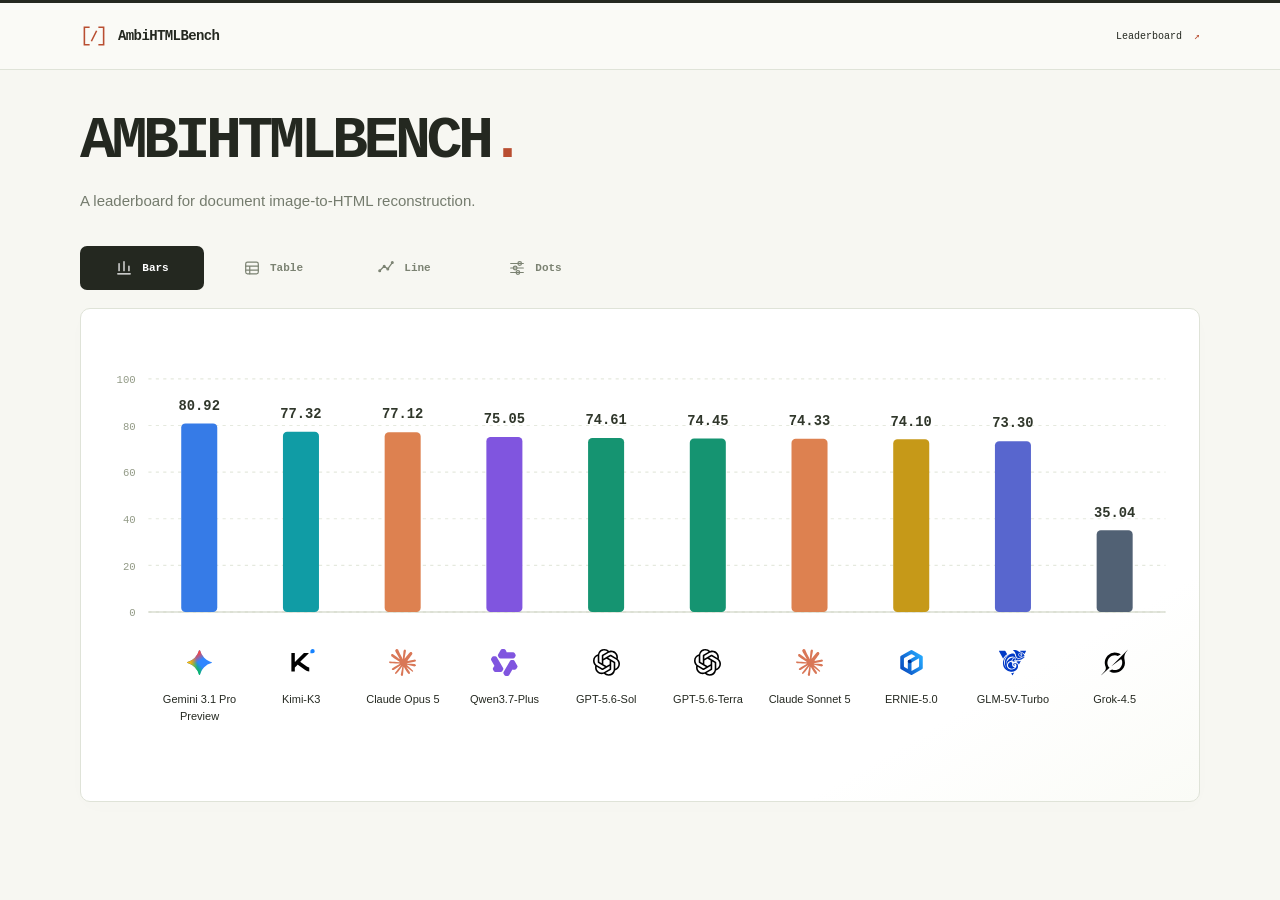
==== index.html @ 06753c1a "Publish AmbiHTMLBench static website" ====
<!doctype html>
<html lang="en">
<head>
  <meta charset="utf-8">
  <meta name="viewport" content="width=device-width, initial-scale=1">
  <meta name="theme-color" content="#f7f7f2">
  <title>AmbiHTMLBench</title>
  <meta name="description" content="A leaderboard for document image-to-HTML reconstruction.">
  <link rel="icon" href="./assets/favicon.svg" type="image/svg+xml">
  <link rel="stylesheet" href="./assets/styles.css">
  <script type="module" src="./assets/app.js"></script>
</head>
<body id="top">
  <a class="skip-link" href="#leaderboard">Skip to leaderboard</a>
  <header class="site-header"><div class="header-inner">
    <a class="wordmark" href="#top" aria-label="AmbiHTMLBench home"><svg class="brand-mark" viewBox="0 0 32 32" aria-hidden="true"><path d="M11 6H5v20h6M21 6h6v20h-6M19 10l-6 12"/></svg><span>AmbiHTMLBench</span></a>
    <a class="nav-link" href="#leaderboard">Leaderboard <span aria-hidden="true">↗</span></a>
  </div></header>
  <main class="page-shell">
    <section class="intro" aria-labelledby="page-title"><h1 id="page-title">AMBIHTMLBENCH<span class="title-period">.</span></h1><p class="intro-copy">A leaderboard for document image-to-HTML reconstruction.</p></section>
    <section id="leaderboard" class="results" aria-label="Leaderboard" data-leaderboard data-source="./data/leaderboard.json" aria-busy="false">
      <fieldset class="view-tabs">
        <legend class="visually-hidden">Result view</legend>
        <label class="view-tab" id="label-bars"><input id="view-bars" type="radio" name="view" value="bars" aria-controls="panel-bars" checked><svg viewBox="0 0 20 20" aria-hidden="true"><path d="M3 16.5h14M4.5 13V5M10 13V3M15.5 13V8"/></svg><span>Bars</span></label>
        <label class="view-tab" id="label-table"><input id="view-table" type="radio" name="view" value="table" aria-controls="panel-table"><svg viewBox="0 0 20 20" aria-hidden="true"><rect x="3" y="3.5" width="14" height="13" rx="2"/><path d="M3 8h14M7.5 8v8.5M3 12.3h14"/></svg><span>Table</span></label>
        <label class="view-tab" id="label-line"><input id="view-line" type="radio" name="view" value="line" aria-controls="panel-line"><svg viewBox="0 0 20 20" aria-hidden="true"><path d="m3 13 5-5 4 3 5-7"/><circle cx="3" cy="13" r="1"/><circle cx="8" cy="8" r="1"/><circle cx="12" cy="11" r="1"/><circle cx="17" cy="4" r="1"/></svg><span>Line</span></label>
        <label class="view-tab" id="label-dots"><input id="view-dots" type="radio" name="view" value="dots" aria-controls="panel-dots"><svg viewBox="0 0 20 20" aria-hidden="true"><path d="M3 5h14M3 10h14M3 15h14"/><circle cx="13" cy="5" r="2"/><circle cx="8" cy="10" r="2"/><circle cx="11" cy="15" r="2"/></svg><span>Dots</span></label>
      </fieldset>
      <section id="panel-bars" class="view-panel chart-panel" aria-labelledby="label-bars"><div data-chart="bars"><div class="chart-scroll" tabindex="0" role="region" aria-label="Bar chart"><div class="chart-canvas">
    <svg class="score-chart" width="1008" viewBox="0 0 1008 282" role="group" aria-label="Bar chart"><g class="chart-tick"><line x1="40" x2="1000" y1="252" y2="252"/><text x="28" y="256" text-anchor="end">0</text></g><g class="chart-tick"><line x1="40" x2="1000" y1="208" y2="208"/><text x="28" y="212" text-anchor="end">20</text></g><g class="chart-tick"><line x1="40" x2="1000" y1="164" y2="164"/><text x="28" y="168" text-anchor="end">40</text></g><g class="chart-tick"><line x1="40" x2="1000" y1="120" y2="120"/><text x="28" y="124" text-anchor="end">60</text></g><g class="chart-tick"><line x1="40" x2="1000" y1="76" y2="76"/><text x="28" y="80" text-anchor="end">80</text></g><g class="chart-tick"><line x1="40" x2="1000" y1="32" y2="32"/><text x="28" y="36" text-anchor="end">100</text></g><line class="zero-line" x1="40" x2="1000" y1="252" y2="252"/><g class="chart-mark color-gemini" data-model-index="0" tabindex="0" role="img" aria-label="Rank 1, Gemini 3.1 Pro Preview, score 80.92">
      <rect class="bar-hit" x="53" y="32" width="70" height="220" rx="7"/>
      <rect class="score-bar" x="71" y="73.97599999999998" width="34" height="178.024" rx="4" fill="#367be7"/>
      <text class="chart-value" x="88" y="60.975999999999985" text-anchor="middle">80.92</text>
    </g><g class="chart-mark color-kimi" data-model-index="1" tabindex="0" role="img" aria-label="Rank 2, Kimi-K3, score 77.32">
      <rect class="bar-hit" x="149" y="32" width="70" height="220" rx="7"/>
      <rect class="score-bar" x="167" y="81.89600000000002" width="34" height="170.10399999999998" rx="4" fill="#109ca5"/>
      <text class="chart-value" x="184" y="68.89600000000002" text-anchor="middle">77.32</text>
    </g><g class="chart-mark color-claude" data-model-index="2" tabindex="0" role="img" aria-label="Rank 3, Claude Opus 5, score 77.12">
      <rect class="bar-hit" x="245" y="32" width="70" height="220" rx="7"/>
      <rect class="score-bar" x="263" y="82.33599999999998" width="34" height="169.66400000000002" rx="4" fill="#dd8150"/>
      <text class="chart-value" x="280" y="69.33599999999998" text-anchor="middle">77.12</text>
    </g><g class="chart-mark color-qwen" data-model-index="3" tabindex="0" role="img" aria-label="Rank 4, Qwen3.7-Plus, score 75.05">
      <rect class="bar-hit" x="341" y="32" width="70" height="220" rx="7"/>
      <rect class="score-bar" x="359" y="86.89" width="34" height="165.11" rx="4" fill="#8055df"/>
      <text class="chart-value" x="376" y="73.89" text-anchor="middle">75.05</text>
    </g><g class="chart-mark color-gpt" data-model-index="4" tabindex="0" role="img" aria-label="Rank 5, GPT-5.6-Sol, score 74.61">
      <rect class="bar-hit" x="437" y="32" width="70" height="220" rx="7"/>
      <rect class="score-bar" x="455" y="87.85799999999999" width="34" height="164.142" rx="4" fill="#159471"/>
      <text class="chart-value" x="472" y="74.85799999999999" text-anchor="middle">74.61</text>
    </g><g class="chart-mark color-gpt" data-model-index="5" tabindex="0" role="img" aria-label="Rank 6, GPT-5.6-Terra, score 74.45">
      <rect class="bar-hit" x="533" y="32" width="70" height="220" rx="7"/>
      <rect class="score-bar" x="551" y="88.20999999999998" width="34" height="163.79000000000002" rx="4" fill="#159471"/>
      <text class="chart-value" x="568" y="75.20999999999998" text-anchor="middle">74.45</text>
    </g><g class="chart-mark color-claude" data-model-index="6" tabindex="0" role="img" aria-label="Rank 7, Claude Sonnet 5, score 74.33">
      <rect class="bar-hit" x="629" y="32" width="70" height="220" rx="7"/>
      <rect class="score-bar" x="647" y="88.47400000000002" width="34" height="163.52599999999998" rx="4" fill="#dd8150"/>
      <text class="chart-value" x="664" y="75.47400000000002" text-anchor="middle">74.33</text>
    </g><g class="chart-mark color-ernie" data-model-index="7" tabindex="0" role="img" aria-label="Rank 8, ERNIE-5.0, score 74.10">
      <rect class="bar-hit" x="725" y="32" width="70" height="220" rx="7"/>
      <rect class="score-bar" x="743" y="88.98000000000002" width="34" height="163.01999999999998" rx="4" fill="#c69918"/>
      <text class="chart-value" x="760" y="75.98000000000002" text-anchor="middle">74.10</text>
    </g><g class="chart-mark color-glm" data-model-index="8" tabindex="0" role="img" aria-label="Rank 9, GLM-5V-Turbo, score 73.30">
      <rect class="bar-hit" x="821" y="32" width="70" height="220" rx="7"/>
      <rect class="score-bar" x="839" y="90.74000000000001" width="34" height="161.26" rx="4" fill="#5866ce"/>
      <text class="chart-value" x="856" y="77.74000000000001" text-anchor="middle">73.30</text>
    </g><g class="chart-mark color-grok" data-model-index="9" tabindex="0" role="img" aria-label="Rank 10, Grok-4.5, score 35.04">
      <rect class="bar-hit" x="917" y="32" width="70" height="220" rx="7"/>
      <rect class="score-bar" x="935" y="174.912" width="34" height="77.088" rx="4" fill="#516174"/>
      <text class="chart-value" x="952" y="161.912" text-anchor="middle">35.04</text>
    </g></svg>
    <div class="chart-labels"><div class="chart-label color-gemini" data-model-index="0"><span class="chart-icon"><img src="./assets/brands/gemini-color.svg" width="25" height="25" alt=""></span><span class="chart-model-name">Gemini 3.1 Pro Preview</span></div><div class="chart-label color-kimi" data-model-index="1"><span class="chart-icon"><img src="./assets/brands/kimi-color.svg" width="25" height="25" alt=""></span><span class="chart-model-name">Kimi-K3</span></div><div class="chart-label color-claude" data-model-index="2"><span class="chart-icon"><img src="./assets/brands/claude-color.svg" width="25" height="25" alt=""></span><span class="chart-model-name">Claude Opus 5</span></div><div class="chart-label color-qwen" data-model-index="3"><span class="chart-icon"><img src="./assets/brands/qwen-color.svg" width="25" height="25" alt=""></span><span class="chart-model-name">Qwen3.7-Plus</span></div><div class="chart-label color-gpt" data-model-index="4"><span class="chart-icon"><img src="./assets/brands/openai.svg" width="25" height="25" alt=""></span><span class="chart-model-name">GPT-5.6-Sol</span></div><div class="chart-label color-gpt" data-model-index="5"><span class="chart-icon"><img src="./assets/brands/openai.svg" width="25" height="25" alt=""></span><span class="chart-model-name">GPT-5.6-Terra</span></div><div class="chart-label color-claude" data-model-index="6"><span class="chart-icon"><img src="./assets/brands/claude-color.svg" width="25" height="25" alt=""></span><span class="chart-model-name">Claude Sonnet 5</span></div><div class="chart-label color-ernie" data-model-index="7"><span class="chart-icon"><img src="./assets/brands/wenxin-color.svg" width="25" height="25" alt=""></span><span class="chart-model-name">ERNIE-5.0</span></div><div class="chart-label color-glm" data-model-index="8"><span class="chart-icon"><img src="./assets/brands/glmv-color.svg" width="25" height="25" alt=""></span><span class="chart-model-name">GLM-5V-Turbo</span></div><div class="chart-label color-grok" data-model-index="9"><span class="chart-icon"><img src="./assets/brands/grok.svg" width="25" height="25" alt=""></span><span class="chart-model-name">Grok-4.5</span></div></div>
  </div></div></div></section>
      <section id="panel-table" class="view-panel table-panel" aria-labelledby="label-table">
        <div class="table-frame"><table><caption class="visually-hidden">AmbiHTMLBench model rankings and scores</caption><colgroup><col class="col-rank"><col class="col-model"><col class="col-score"></colgroup><thead><tr><th scope="col" class="rank">Rank</th><th scope="col" class="model">Model</th><th scope="col" class="score">Score <span class="direction" data-field="direction" aria-label="Higher is better">↑</span></th></tr></thead><tbody><tr data-model-index="0" class="color-gemini">
      <td class="rank">1</td>
      <th scope="row" class="model"><span class="model-identity"><span class="model-icon"><img src="./assets/brands/gemini-color.svg" width="24" height="24" alt=""></span><span class="model-name">Gemini 3.1 Pro Preview</span></span></th>
      <td class="score"><span class="score-chip">80.92</span></td>
    </tr>
<tr data-model-index="1" class="color-kimi">
      <td class="rank">2</td>
      <th scope="row" class="model"><span class="model-identity"><span class="model-icon"><img src="./assets/brands/kimi-color.svg" width="24" height="24" alt=""></span><span class="model-name">Kimi-K3</span></span></th>
      <td class="score"><span class="score-chip">77.32</span></td>
    </tr>
<tr data-model-index="2" class="color-claude">
      <td class="rank">3</td>
      <th scope="row" class="model"><span class="model-identity"><span class="model-icon"><img src="./assets/brands/claude-color.svg" width="24" height="24" alt=""></span><span class="model-name">Claude Opus 5</span></span></th>
      <td class="score"><span class="score-chip">77.12</span></td>
    </tr>
<tr data-model-index="3" class="color-qwen">
      <td class="rank">4</td>
      <th scope="row" class="model"><span class="model-identity"><span class="model-icon"><img src="./assets/brands/qwen-color.svg" width="24" height="24" alt=""></span><span class="model-name">Qwen3.7-Plus</span></span></th>
      <td class="score"><span class="score-chip">75.05</span></td>
    </tr>
<tr data-model-index="4" class="color-gpt">
      <td class="rank">5</td>
      <th scope="row" class="model"><span class="model-identity"><span class="model-icon"><img src="./assets/brands/openai.svg" width="24" height="24" alt=""></span><span class="model-name">GPT-5.6-Sol</span></span></th>
      <td class="score"><span class="score-chip">74.61</span></td>
    </tr>
<tr data-model-index="5" class="color-gpt">
      <td class="rank">6</td>
      <th scope="row" class="model"><span class="model-identity"><span class="model-icon"><img src="./assets/brands/openai.svg" width="24" height="24" alt=""></span><span class="model-name">GPT-5.6-Terra</span></span></th>
      <td class="score"><span class="score-chip">74.45</span></td>
    </tr>
<tr data-model-index="6" class="color-claude">
      <td class="rank">7</td>
      <th scope="row" class="model"><span class="model-identity"><span class="model-icon"><img src="./assets/brands/claude-color.svg" width="24" height="24" alt=""></span><span class="model-name">Claude Sonnet 5</span></span></th>
      <td class="score"><span class="score-chip">74.33</span></td>
    </tr>
<tr data-model-index="7" class="color-ernie">
      <td class="rank">8</td>
      <th scope="row" class="model"><span class="model-identity"><span class="model-icon"><img src="./assets/brands/wenxin-color.svg" width="24" height="24" alt=""></span><span class="model-name">ERNIE-5.0</span></span></th>
      <td class="score"><span class="score-chip">74.10</span></td>
    </tr>
<tr data-model-index="8" class="color-glm">
      <td class="rank">9</td>
      <th scope="row" class="model"><span class="model-identity"><span class="model-icon"><img src="./assets/brands/glmv-color.svg" width="24" height="24" alt=""></span><span class="model-name">GLM-5V-Turbo</span></span></th>
      <td class="score"><span class="score-chip">73.30</span></td>
    </tr>
<tr data-model-index="9" class="color-grok">
      <td class="rank">10</td>
      <th scope="row" class="model"><span class="model-identity"><span class="model-icon"><img src="./assets/brands/grok.svg" width="24" height="24" alt=""></span><span class="model-name">Grok-4.5</span></span></th>
      <td class="score"><span class="score-chip">35.04</span></td>
    </tr></tbody></table></div>
      </section>
      <section id="panel-line" class="view-panel chart-panel" aria-labelledby="label-line"><div data-chart="line"><div class="chart-scroll" tabindex="0" role="region" aria-label="Line chart"><div class="chart-canvas">
    <svg class="score-chart" width="1008" viewBox="0 0 1008 282" role="group" aria-label="Line chart"><g class="chart-tick"><line x1="40" x2="1000" y1="252" y2="252"/><text x="28" y="256" text-anchor="end">0</text></g><g class="chart-tick"><line x1="40" x2="1000" y1="208" y2="208"/><text x="28" y="212" text-anchor="end">20</text></g><g class="chart-tick"><line x1="40" x2="1000" y1="164" y2="164"/><text x="28" y="168" text-anchor="end">40</text></g><g class="chart-tick"><line x1="40" x2="1000" y1="120" y2="120"/><text x="28" y="124" text-anchor="end">60</text></g><g class="chart-tick"><line x1="40" x2="1000" y1="76" y2="76"/><text x="28" y="80" text-anchor="end">80</text></g><g class="chart-tick"><line x1="40" x2="1000" y1="32" y2="32"/><text x="28" y="36" text-anchor="end">100</text></g><line class="zero-line" x1="40" x2="1000" y1="252" y2="252"/><defs><linearGradient id="score-line-color" gradientUnits="userSpaceOnUse" x1="88" x2="952"><stop offset="0" stop-color="#367be7"/><stop offset="0.1111111111111111" stop-color="#109ca5"/><stop offset="0.2222222222222222" stop-color="#dd8150"/><stop offset="0.3333333333333333" stop-color="#8055df"/><stop offset="0.4444444444444444" stop-color="#159471"/><stop offset="0.5555555555555556" stop-color="#159471"/><stop offset="0.6666666666666666" stop-color="#dd8150"/><stop offset="0.7777777777777778" stop-color="#c69918"/><stop offset="0.8888888888888888" stop-color="#5866ce"/><stop offset="1" stop-color="#516174"/></linearGradient><linearGradient id="score-line-area" x2="0" y2="1"><stop stop-color="#8292a7" stop-opacity=".12"/><stop offset="1" stop-color="#8292a7" stop-opacity="0"/></linearGradient></defs><path class="line-area" d="M88,73.97599999999998 L184,81.89600000000002 L280,82.33599999999998 L376,86.89 L472,87.85799999999999 L568,88.20999999999998 L664,88.47400000000002 L760,88.98000000000002 L856,90.74000000000001 L952,174.912 L952,252 L88,252 Z" fill="url(#score-line-area)"/><path class="score-line" d="M88,73.97599999999998 L184,81.89600000000002 L280,82.33599999999998 L376,86.89 L472,87.85799999999999 L568,88.20999999999998 L664,88.47400000000002 L760,88.98000000000002 L856,90.74000000000001 L952,174.912" pathLength="1" stroke="url(#score-line-color)"/><g class="chart-mark color-gemini" data-model-index="0" tabindex="0" role="img" aria-label="Rank 1, Gemini 3.1 Pro Preview, score 80.92"><circle class="point-halo" cx="88" cy="73.97599999999998" r="14" fill="#367be7"/><circle class="line-point" cx="88" cy="73.97599999999998" r="6" fill="#367be7"/><text class="chart-value" x="88" y="53.975999999999985" text-anchor="middle">80.92</text></g><g class="chart-mark color-kimi" data-model-index="1" tabindex="0" role="img" aria-label="Rank 2, Kimi-K3, score 77.32"><circle class="point-halo" cx="184" cy="81.89600000000002" r="14" fill="#109ca5"/><circle class="line-point" cx="184" cy="81.89600000000002" r="6" fill="#109ca5"/><text class="chart-value" x="184" y="61.896000000000015" text-anchor="middle">77.32</text></g><g class="chart-mark color-claude" data-model-index="2" tabindex="0" role="img" aria-label="Rank 3, Claude Opus 5, score 77.12"><circle class="point-halo" cx="280" cy="82.33599999999998" r="14" fill="#dd8150"/><circle class="line-point" cx="280" cy="82.33599999999998" r="6" fill="#dd8150"/><text class="chart-value" x="280" y="62.335999999999984" text-anchor="middle">77.12</text></g><g class="chart-mark color-qwen" data-model-index="3" tabindex="0" role="img" aria-label="Rank 4, Qwen3.7-Plus, score 75.05"><circle class="point-halo" cx="376" cy="86.89" r="14" fill="#8055df"/><circle class="line-point" cx="376" cy="86.89" r="6" fill="#8055df"/><text class="chart-value" x="376" y="66.89" text-anchor="middle">75.05</text></g><g class="chart-mark color-gpt" data-model-index="4" tabindex="0" role="img" aria-label="Rank 5, GPT-5.6-Sol, score 74.61"><circle class="point-halo" cx="472" cy="87.85799999999999" r="14" fill="#159471"/><circle class="line-point" cx="472" cy="87.85799999999999" r="6" fill="#159471"/><text class="chart-value" x="472" y="67.85799999999999" text-anchor="middle">74.61</text></g><g class="chart-mark color-gpt" data-model-index="5" tabindex="0" role="img" aria-label="Rank 6, GPT-5.6-Terra, score 74.45"><circle class="point-halo" cx="568" cy="88.20999999999998" r="14" fill="#159471"/><circle class="line-point" cx="568" cy="88.20999999999998" r="6" fill="#159471"/><text class="chart-value" x="568" y="68.20999999999998" text-anchor="middle">74.45</text></g><g class="chart-mark color-claude" data-model-index="6" tabindex="0" role="img" aria-label="Rank 7, Claude Sonnet 5, score 74.33"><circle class="point-halo" cx="664" cy="88.47400000000002" r="14" fill="#dd8150"/><circle class="line-point" cx="664" cy="88.47400000000002" r="6" fill="#dd8150"/><text class="chart-value" x="664" y="68.47400000000002" text-anchor="middle">74.33</text></g><g class="chart-mark color-ernie" data-model-index="7" tabindex="0" role="img" aria-label="Rank 8, ERNIE-5.0, score 74.10"><circle class="point-halo" cx="760" cy="88.98000000000002" r="14" fill="#c69918"/><circle class="line-point" cx="760" cy="88.98000000000002" r="6" fill="#c69918"/><text class="chart-value" x="760" y="68.98000000000002" text-anchor="middle">74.10</text></g><g class="chart-mark color-glm" data-model-index="8" tabindex="0" role="img" aria-label="Rank 9, GLM-5V-Turbo, score 73.30"><circle class="point-halo" cx="856" cy="90.74000000000001" r="14" fill="#5866ce"/><circle class="line-point" cx="856" cy="90.74000000000001" r="6" fill="#5866ce"/><text class="chart-value" x="856" y="70.74000000000001" text-anchor="middle">73.30</text></g><g class="chart-mark color-grok" data-model-index="9" tabindex="0" role="img" aria-label="Rank 10, Grok-4.5, score 35.04"><circle class="point-halo" cx="952" cy="174.912" r="14" fill="#516174"/><circle class="line-point" cx="952" cy="174.912" r="6" fill="#516174"/><text class="chart-value" x="952" y="154.912" text-anchor="middle">35.04</text></g></svg>
    <div class="chart-labels"><div class="chart-label color-gemini" data-model-index="0"><span class="chart-icon"><img src="./assets/brands/gemini-color.svg" width="25" height="25" alt=""></span><span class="chart-model-name">Gemini 3.1 Pro Preview</span></div><div class="chart-label color-kimi" data-model-index="1"><span class="chart-icon"><img src="./assets/brands/kimi-color.svg" width="25" height="25" alt=""></span><span class="chart-model-name">Kimi-K3</span></div><div class="chart-label color-claude" data-model-index="2"><span class="chart-icon"><img src="./assets/brands/claude-color.svg" width="25" height="25" alt=""></span><span class="chart-model-name">Claude Opus 5</span></div><div class="chart-label color-qwen" data-model-index="3"><span class="chart-icon"><img src="./assets/brands/qwen-color.svg" width="25" height="25" alt=""></span><span class="chart-model-name">Qwen3.7-Plus</span></div><div class="chart-label color-gpt" data-model-index="4"><span class="chart-icon"><img src="./assets/brands/openai.svg" width="25" height="25" alt=""></span><span class="chart-model-name">GPT-5.6-Sol</span></div><div class="chart-label color-gpt" data-model-index="5"><span class="chart-icon"><img src="./assets/brands/openai.svg" width="25" height="25" alt=""></span><span class="chart-model-name">GPT-5.6-Terra</span></div><div class="chart-label color-claude" data-model-index="6"><span class="chart-icon"><img src="./assets/brands/claude-color.svg" width="25" height="25" alt=""></span><span class="chart-model-name">Claude Sonnet 5</span></div><div class="chart-label color-ernie" data-model-index="7"><span class="chart-icon"><img src="./assets/brands/wenxin-color.svg" width="25" height="25" alt=""></span><span class="chart-model-name">ERNIE-5.0</span></div><div class="chart-label color-glm" data-model-index="8"><span class="chart-icon"><img src="./assets/brands/glmv-color.svg" width="25" height="25" alt=""></span><span class="chart-model-name">GLM-5V-Turbo</span></div><div class="chart-label color-grok" data-model-index="9"><span class="chart-icon"><img src="./assets/brands/grok.svg" width="25" height="25" alt=""></span><span class="chart-model-name">Grok-4.5</span></div></div>
  </div></div></div></section>
      <section id="panel-dots" class="view-panel chart-panel" aria-labelledby="label-dots"><div data-chart="dots"><div class="dot-chart"><div class="dot-axis" aria-hidden="true"><span></span><svg width="100%" height="28"><g class="dot-tick"><text x="6%" y="17" text-anchor="middle">0</text></g><g class="dot-tick"><text x="23.599999999999994%" y="17" text-anchor="middle">20</text></g><g class="dot-tick"><text x="41.2%" y="17" text-anchor="middle">40</text></g><g class="dot-tick"><text x="58.8%" y="17" text-anchor="middle">60</text></g><g class="dot-tick"><text x="76.4%" y="17" text-anchor="middle">80</text></g><g class="dot-tick"><text x="94%" y="17" text-anchor="middle">100</text></g></svg><span></span></div><div role="list"><div class="dot-row color-gemini" data-model-index="0" role="listitem"><span class="model-identity"><span class="dot-icon"><img src="./assets/brands/gemini-color.svg" width="22" height="22" alt=""></span><span class="model-name">Gemini 3.1 Pro Preview</span></span><svg class="dot-plot" width="100%" height="32" aria-hidden="true"><line class="dot-grid" x1="6%" x2="6%" y1="0" y2="32"/><line class="dot-grid" x1="23.599999999999994%" x2="23.599999999999994%" y1="0" y2="32"/><line class="dot-grid" x1="41.2%" x2="41.2%" y1="0" y2="32"/><line class="dot-grid" x1="58.8%" x2="58.8%" y1="0" y2="32"/><line class="dot-grid" x1="76.4%" x2="76.4%" y1="0" y2="32"/><line class="dot-grid" x1="94%" x2="94%" y1="0" y2="32"/><line class="dot-stem" x1="6%" x2="77.20960000000001%" y1="16" y2="16"/><circle class="dot-halo" cx="77.20960000000001%" cy="16" r="10"/><circle class="dot-point" cx="77.20960000000001%" cy="16" r="5"/></svg><span class="dot-value">80.92</span></div><div class="dot-row color-kimi" data-model-index="1" role="listitem"><span class="model-identity"><span class="dot-icon"><img src="./assets/brands/kimi-color.svg" width="22" height="22" alt=""></span><span class="model-name">Kimi-K3</span></span><svg class="dot-plot" width="100%" height="32" aria-hidden="true"><line class="dot-grid" x1="6%" x2="6%" y1="0" y2="32"/><line class="dot-grid" x1="23.599999999999994%" x2="23.599999999999994%" y1="0" y2="32"/><line class="dot-grid" x1="41.2%" x2="41.2%" y1="0" y2="32"/><line class="dot-grid" x1="58.8%" x2="58.8%" y1="0" y2="32"/><line class="dot-grid" x1="76.4%" x2="76.4%" y1="0" y2="32"/><line class="dot-grid" x1="94%" x2="94%" y1="0" y2="32"/><line class="dot-stem" x1="6%" x2="74.04159999999999%" y1="16" y2="16"/><circle class="dot-halo" cx="74.04159999999999%" cy="16" r="10"/><circle class="dot-point" cx="74.04159999999999%" cy="16" r="5"/></svg><span class="dot-value">77.32</span></div><div class="dot-row color-claude" data-model-index="2" role="listitem"><span class="model-identity"><span class="dot-icon"><img src="./assets/brands/claude-color.svg" width="22" height="22" alt=""></span><span class="model-name">Claude Opus 5</span></span><svg class="dot-plot" width="100%" height="32" aria-hidden="true"><line class="dot-grid" x1="6%" x2="6%" y1="0" y2="32"/><line class="dot-grid" x1="23.599999999999994%" x2="23.599999999999994%" y1="0" y2="32"/><line class="dot-grid" x1="41.2%" x2="41.2%" y1="0" y2="32"/><line class="dot-grid" x1="58.8%" x2="58.8%" y1="0" y2="32"/><line class="dot-grid" x1="76.4%" x2="76.4%" y1="0" y2="32"/><line class="dot-grid" x1="94%" x2="94%" y1="0" y2="32"/><line class="dot-stem" x1="6%" x2="73.86560000000001%" y1="16" y2="16"/><circle class="dot-halo" cx="73.86560000000001%" cy="16" r="10"/><circle class="dot-point" cx="73.86560000000001%" cy="16" r="5"/></svg><span class="dot-value">77.12</span></div><div class="dot-row color-qwen" data-model-index="3" role="listitem"><span class="model-identity"><span class="dot-icon"><img src="./assets/brands/qwen-color.svg" width="22" height="22" alt=""></span><span class="model-name">Qwen3.7-Plus</span></span><svg class="dot-plot" width="100%" height="32" aria-hidden="true"><line class="dot-grid" x1="6%" x2="6%" y1="0" y2="32"/><line class="dot-grid" x1="23.599999999999994%" x2="23.599999999999994%" y1="0" y2="32"/><line class="dot-grid" x1="41.2%" x2="41.2%" y1="0" y2="32"/><line class="dot-grid" x1="58.8%" x2="58.8%" y1="0" y2="32"/><line class="dot-grid" x1="76.4%" x2="76.4%" y1="0" y2="32"/><line class="dot-grid" x1="94%" x2="94%" y1="0" y2="32"/><line class="dot-stem" x1="6%" x2="72.044%" y1="16" y2="16"/><circle class="dot-halo" cx="72.044%" cy="16" r="10"/><circle class="dot-point" cx="72.044%" cy="16" r="5"/></svg><span class="dot-value">75.05</span></div><div class="dot-row color-gpt" data-model-index="4" role="listitem"><span class="model-identity"><span class="dot-icon"><img src="./assets/brands/openai.svg" width="22" height="22" alt=""></span><span class="model-name">GPT-5.6-Sol</span></span><svg class="dot-plot" width="100%" height="32" aria-hidden="true"><line class="dot-grid" x1="6%" x2="6%" y1="0" y2="32"/><line class="dot-grid" x1="23.599999999999994%" x2="23.599999999999994%" y1="0" y2="32"/><line class="dot-grid" x1="41.2%" x2="41.2%" y1="0" y2="32"/><line class="dot-grid" x1="58.8%" x2="58.8%" y1="0" y2="32"/><line class="dot-grid" x1="76.4%" x2="76.4%" y1="0" y2="32"/><line class="dot-grid" x1="94%" x2="94%" y1="0" y2="32"/><line class="dot-stem" x1="6%" x2="71.6568%" y1="16" y2="16"/><circle class="dot-halo" cx="71.6568%" cy="16" r="10"/><circle class="dot-point" cx="71.6568%" cy="16" r="5"/></svg><span class="dot-value">74.61</span></div><div class="dot-row color-gpt" data-model-index="5" role="listitem"><span class="model-identity"><span class="dot-icon"><img src="./assets/brands/openai.svg" width="22" height="22" alt=""></span><span class="model-name">GPT-5.6-Terra</span></span><svg class="dot-plot" width="100%" height="32" aria-hidden="true"><line class="dot-grid" x1="6%" x2="6%" y1="0" y2="32"/><line class="dot-grid" x1="23.599999999999994%" x2="23.599999999999994%" y1="0" y2="32"/><line class="dot-grid" x1="41.2%" x2="41.2%" y1="0" y2="32"/><line class="dot-grid" x1="58.8%" x2="58.8%" y1="0" y2="32"/><line class="dot-grid" x1="76.4%" x2="76.4%" y1="0" y2="32"/><line class="dot-grid" x1="94%" x2="94%" y1="0" y2="32"/><line class="dot-stem" x1="6%" x2="71.516%" y1="16" y2="16"/><circle class="dot-halo" cx="71.516%" cy="16" r="10"/><circle class="dot-point" cx="71.516%" cy="16" r="5"/></svg><span class="dot-value">74.45</span></div><div class="dot-row color-claude" data-model-index="6" role="listitem"><span class="model-identity"><span class="dot-icon"><img src="./assets/brands/claude-color.svg" width="22" height="22" alt=""></span><span class="model-name">Claude Sonnet 5</span></span><svg class="dot-plot" width="100%" height="32" aria-hidden="true"><line class="dot-grid" x1="6%" x2="6%" y1="0" y2="32"/><line class="dot-grid" x1="23.599999999999994%" x2="23.599999999999994%" y1="0" y2="32"/><line class="dot-grid" x1="41.2%" x2="41.2%" y1="0" y2="32"/><line class="dot-grid" x1="58.8%" x2="58.8%" y1="0" y2="32"/><line class="dot-grid" x1="76.4%" x2="76.4%" y1="0" y2="32"/><line class="dot-grid" x1="94%" x2="94%" y1="0" y2="32"/><line class="dot-stem" x1="6%" x2="71.4104%" y1="16" y2="16"/><circle class="dot-halo" cx="71.4104%" cy="16" r="10"/><circle class="dot-point" cx="71.4104%" cy="16" r="5"/></svg><span class="dot-value">74.33</span></div><div class="dot-row color-ernie" data-model-index="7" role="listitem"><span class="model-identity"><span class="dot-icon"><img src="./assets/brands/wenxin-color.svg" width="22" height="22" alt=""></span><span class="model-name">ERNIE-5.0</span></span><svg class="dot-plot" width="100%" height="32" aria-hidden="true"><line class="dot-grid" x1="6%" x2="6%" y1="0" y2="32"/><line class="dot-grid" x1="23.599999999999994%" x2="23.599999999999994%" y1="0" y2="32"/><line class="dot-grid" x1="41.2%" x2="41.2%" y1="0" y2="32"/><line class="dot-grid" x1="58.8%" x2="58.8%" y1="0" y2="32"/><line class="dot-grid" x1="76.4%" x2="76.4%" y1="0" y2="32"/><line class="dot-grid" x1="94%" x2="94%" y1="0" y2="32"/><line class="dot-stem" x1="6%" x2="71.20799999999998%" y1="16" y2="16"/><circle class="dot-halo" cx="71.20799999999998%" cy="16" r="10"/><circle class="dot-point" cx="71.20799999999998%" cy="16" r="5"/></svg><span class="dot-value">74.10</span></div><div class="dot-row color-glm" data-model-index="8" role="listitem"><span class="model-identity"><span class="dot-icon"><img src="./assets/brands/glmv-color.svg" width="22" height="22" alt=""></span><span class="model-name">GLM-5V-Turbo</span></span><svg class="dot-plot" width="100%" height="32" aria-hidden="true"><line class="dot-grid" x1="6%" x2="6%" y1="0" y2="32"/><line class="dot-grid" x1="23.599999999999994%" x2="23.599999999999994%" y1="0" y2="32"/><line class="dot-grid" x1="41.2%" x2="41.2%" y1="0" y2="32"/><line class="dot-grid" x1="58.8%" x2="58.8%" y1="0" y2="32"/><line class="dot-grid" x1="76.4%" x2="76.4%" y1="0" y2="32"/><line class="dot-grid" x1="94%" x2="94%" y1="0" y2="32"/><line class="dot-stem" x1="6%" x2="70.504%" y1="16" y2="16"/><circle class="dot-halo" cx="70.504%" cy="16" r="10"/><circle class="dot-point" cx="70.504%" cy="16" r="5"/></svg><span class="dot-value">73.30</span></div><div class="dot-row color-grok" data-model-index="9" role="listitem"><span class="model-identity"><span class="dot-icon"><img src="./assets/brands/grok.svg" width="22" height="22" alt=""></span><span class="model-name">Grok-4.5</span></span><svg class="dot-plot" width="100%" height="32" aria-hidden="true"><line class="dot-grid" x1="6%" x2="6%" y1="0" y2="32"/><line class="dot-grid" x1="23.599999999999994%" x2="23.599999999999994%" y1="0" y2="32"/><line class="dot-grid" x1="41.2%" x2="41.2%" y1="0" y2="32"/><line class="dot-grid" x1="58.8%" x2="58.8%" y1="0" y2="32"/><line class="dot-grid" x1="76.4%" x2="76.4%" y1="0" y2="32"/><line class="dot-grid" x1="94%" x2="94%" y1="0" y2="32"/><line class="dot-stem" x1="6%" x2="36.83519999999999%" y1="16" y2="16"/><circle class="dot-halo" cx="36.83519999999999%" cy="16" r="10"/><circle class="dot-point" cx="36.83519999999999%" cy="16" r="5"/></svg><span class="dot-value">35.04</span></div></div></div></div></section>
      <div class="refresh-message"><p data-refresh-status role="status" aria-live="polite"></p><button type="button" data-retry hidden>Retry</button></div>
    </section>
  </main>
  <script type="application/json" id="leaderboard-snapshot">{"schemaVersion":1,"status":"preview","updatedAt":null,"score":{"sourceLabel":"Obj. score","direction":"higher","precision":2},"rows":[{"rank":1,"model":"Gemini 3.1 Pro Preview","score":80.92},{"rank":2,"model":"Kimi-K3","score":77.32},{"rank":3,"model":"Claude Opus 5","score":77.12},{"rank":4,"model":"Qwen3.7-Plus","score":75.05},{"rank":5,"model":"GPT-5.6-Sol","score":74.61},{"rank":6,"model":"GPT-5.6-Terra","score":74.45},{"rank":7,"model":"Claude Sonnet 5","score":74.33},{"rank":8,"model":"ERNIE-5.0","score":74.1},{"rank":9,"model":"GLM-5V-Turbo","score":73.3},{"rank":10,"model":"Grok-4.5","score":35.04}]}</script>
</body>
</html>
---- assets/styles.css ----
@charset "UTF-8";
:root { color-scheme: light; --page: #f7f7f2; --paper: #fff; --ink: #242820; --muted: #747b6d; --line: #dfe3d8; --accent: #b94e31; --model-color: #7d8477; --mono: "SFMono-Regular", Consolas, "Liberation Mono", Menlo, monospace; --sans: -apple-system, BlinkMacSystemFont, "Segoe UI", Helvetica, Arial, sans-serif; }
* { box-sizing: border-box; }
html { scroll-behavior: smooth; scroll-padding-top: 20px; }
body { margin: 0; background: var(--page); color: var(--ink); font-family: var(--sans); -webkit-font-smoothing: antialiased; }
a { color: inherit; text-decoration: none; }
a:focus-visible, button:focus-visible, .chart-scroll:focus-visible { outline: 2px solid var(--accent); outline-offset: 5px; }
[hidden] { display: none !important; }
.visually-hidden { position: absolute; width: 1px; height: 1px; padding: 0; margin: -1px; overflow: hidden; clip-path: inset(50%); white-space: nowrap; border: 0; }
.skip-link { position: fixed; top: -80px; left: 16px; z-index: 10; padding: 12px; background: var(--ink); color: white; }
.skip-link:focus { top: 12px; }
.site-header { border-top: 3px solid var(--ink); border-bottom: 1px solid var(--line); background: #fafaf6; }
.header-inner, .page-shell { width: min(100% - 80px, 1120px); margin-inline: auto; }
.header-inner { min-height: 66px; display: flex; align-items: center; justify-content: space-between; gap: 20px; }
.wordmark { display: inline-flex; align-items: center; gap: 10px; font: 700 14px var(--mono); letter-spacing: -.6px; }
.brand-mark { width: 28px; height: 28px; fill: none; stroke: var(--accent); stroke-width: 1.8; }
.nav-link { font: 10px var(--mono); padding-block: 12px; }
.nav-link span { color: var(--accent); margin-left: 6px; }
.nav-link:hover { color: var(--accent); }
.intro { padding-block: 40px 33px; }
h1 { margin: 0 0 15px; font: 700 clamp(32px, 5vw, 60px)/1.06 var(--mono); letter-spacing: -.075em; }
.title-period { color: var(--accent); }
.intro-copy { margin: 0; color: var(--muted); font-size: 15px; line-height: 1.65; }
.results { padding-bottom: 44px; }
.view-tabs { display: flex; gap: 7px; margin: 0 0 18px; padding: 0; border: 0; }
.view-tab { position: relative; display: flex; align-items: center; justify-content: center; gap: 9px; width: 124px; min-height: 44px; border: 1px solid transparent; border-radius: 7px; color: #7b8272; cursor: pointer; font: 600 11px var(--mono); transition: background 150ms, color 150ms; }
.view-tab input { position: absolute; inset: 0; width: 100%; height: 100%; opacity: 0; cursor: pointer; margin: 0; }
.view-tab svg { width: 18px; height: 18px; fill: none; stroke: currentColor; stroke-width: 1.35; stroke-linecap: round; stroke-linejoin: round; }
.view-tab:hover { background: #ecefe4; color: var(--ink); }
.view-tab:has(input:checked) { background: var(--ink); color: #fff; }
.view-tab:has(input:focus-visible) { outline: 2px solid var(--accent); outline-offset: 4px; }
.view-panel { display: none; min-height: 494px; }
.results:has(#view-table:checked) #panel-table, .results:has(#view-bars:checked) #panel-bars, .results:has(#view-line:checked) #panel-line, .results:has(#view-dots:checked) #panel-dots { display: block; }
@supports not selector(:has(*)) { .view-panel { display: block; margin-bottom: 24px; } .view-tabs { display: none; } }
.table-frame, .chart-panel { border: 1px solid var(--line); border-radius: 10px; background: var(--paper); overflow: hidden; box-shadow: 0 5px 25px #29382003; }
table { border-collapse: collapse; width: 100%; table-layout: fixed; }
.col-rank { width: 10%; } .col-model { width: 69%; } .col-score { width: 21%; }
thead { background: #eef1e7; }
thead th { height: 42px; padding: 0 24px; color: var(--muted); font: 500 10px var(--mono); text-transform: uppercase; letter-spacing: 1px; }
.rank, .model { text-align: left; } .score { text-align: right; }
tbody tr { border-top: 1px solid #edf0e7; box-shadow: inset 3px 0 var(--model-color); transition: background 150ms; }
tbody tr:hover, tbody tr.is-highlighted { background: color-mix(in srgb, var(--model-color) 6%, white); }
tbody td, tbody th { height: 45px; padding: 7px 24px; vertical-align: middle; }
tbody .rank { color: #838b78; font: 12px var(--mono); font-variant-numeric: tabular-nums; }
tbody .model { font-size: 14px; font-weight: 500; line-height: 1.45; }
.model-identity { display: flex; align-items: center; gap: 13px; min-width: 0; }
.model-icon, .chart-icon { display: flex; align-items: center; justify-content: center; flex: 0 0 31px; width: 31px; height: 31px; }
.model-icon img { width: 23px; height: 23px; object-fit: contain; }
.model-name { overflow-wrap: anywhere; letter-spacing: -.15px; }
.unknown-mark { color: #888f7e; font: 10px var(--mono); }
tbody .score { font: 500 15px var(--mono); font-variant-numeric: tabular-nums; letter-spacing: -.5px; white-space: nowrap; }
.score-chip { display: inline-block; min-width: 68px; padding: 5px 8px; background: color-mix(in srgb, var(--model-color) 9%, white); border-radius: 4px; border-bottom: 2px solid var(--model-color); }
.direction { color: var(--accent); font-size: 11px; }
.empty-row td { height: 220px; text-align: center; color: var(--muted); font-size: 14px; }
.chart-panel { padding-block: 30px 26px; background: linear-gradient(150deg, #fff, #fff 80%, #fafbf6); }
.chart-scroll { overflow-x: auto; overscroll-behavior-x: contain; scrollbar-width: thin; scrollbar-color: #bbc4ae #f5f7ee; padding: 6px 25px 16px; }
.chart-canvas { min-width: 1000px; }
.score-chart { display: block; width: 100%; height: auto; overflow: visible; }
.chart-tick line { stroke: #e5e9de; stroke-dasharray: 3 4; }
.chart-tick text { fill: #929a86; font: 10px var(--mono); }
.zero-line { stroke: #c7cebc; }
.chart-value { fill: #30372b; font: 600 13px var(--mono); font-variant-numeric: tabular-nums; }
.bar-hit { fill: var(--model-color); opacity: 0; transition: opacity 150ms; }
.score-bar { transform-box: fill-box; transform-origin: bottom; animation: grow-bar 700ms cubic-bezier(.2,.7,.2,1) both; transition: filter 150ms; }
.negative-bar { transform-origin: top; }
.chart-mark { outline: none; }
.chart-mark:hover .bar-hit, .chart-mark:focus-visible .bar-hit, .chart-mark.is-highlighted .bar-hit { opacity: .07; }
.chart-mark:hover .score-bar, .chart-mark:focus-visible .score-bar, .chart-mark.is-highlighted .score-bar { filter: saturate(1.25) brightness(.94); }
.chart-mark:focus-visible .score-bar { stroke: var(--ink); stroke-width: 2; }
.chart-labels { display: grid; grid-auto-flow: column; grid-auto-columns: minmax(0, 1fr); padding-left: 4%; padding-right: .8%; }
.chart-label { display: flex; flex-direction: column; align-items: center; gap: 11px; padding: 0 5px; text-align: center; }
.chart-icon { width: 36px; height: 36px; flex-basis: 36px; }
.chart-icon img { width: 27px; height: 27px; object-fit: contain; }
.chart-model-name { max-width: 97px; min-height: 36px; font-size: 11px; line-height: 1.5; font-weight: 500; overflow-wrap: anywhere; }
.score-line { fill: none; stroke-width: 2.5; stroke-linecap: round; stroke-linejoin: round; stroke-dasharray: 1; animation: draw-line 900ms ease-out both; }
.point-halo { opacity: .1; transition: opacity 150ms; }
.line-point { stroke: white; stroke-width: 2.5; }
.chart-mark:hover .point-halo, .chart-mark:focus-visible .point-halo, .chart-mark.is-highlighted .point-halo { opacity: .25; }
.chart-mark:focus-visible .line-point { stroke: var(--ink); }
.chart-empty { padding: 140px 24px; text-align: center; color: var(--muted); font-size: 14px; }
.dot-chart { padding: 0 28px; }
.dot-axis, .dot-row { display: grid; grid-template-columns: minmax(230px, 30%) minmax(0, 1fr) 64px; gap: 16px; align-items: center; }
.dot-axis { margin-bottom: 6px; }
.dot-axis svg, .dot-plot { overflow: visible; display: block; }
.dot-tick text { fill: #909985; font: 10px var(--mono); }
.dot-row { min-height: 40px; border-radius: 5px; transition: background 150ms; }
.dot-row:hover, .dot-row.is-highlighted { background: color-mix(in srgb, var(--model-color) 6%, white); }
.dot-row .model-identity { gap: 11px; font-size: 12px; line-height: 1.4; }
.dot-icon { display: flex; align-items: center; justify-content: center; width: 24px; height: 24px; flex: 0 0 24px; }
.dot-icon img { object-fit: contain; width: 22px; height: 22px; }
.dot-grid { stroke: #e6eadf; stroke-dasharray: 2 3; }
.dot-stem { stroke: var(--model-color); stroke-width: 3; stroke-opacity: .32; }
.dot-point, .dot-halo { fill: var(--model-color); }
.dot-halo { opacity: .1; }
.dot-value { text-align: right; font: 500 13px var(--mono); font-variant-numeric: tabular-nums; }
.refresh-message { display: flex; align-items: baseline; gap: 10px; color: var(--accent); font-size: 12px; line-height: 1.6; }
.refresh-message p:empty { display: none; }
.refresh-message button { border: none; padding: 4px 0; background: none; color: var(--accent); text-decoration: underline; cursor: pointer; font: inherit; }
@keyframes grow-bar { from { transform: scaleY(.02); opacity: .5; } to { transform: scaleY(1); opacity: 1; } }
@keyframes draw-line { from { stroke-dashoffset: 1; } to { stroke-dashoffset: 0; } }
@media (max-width: 700px) {
  .header-inner, .page-shell { width: calc(100% - 40px); }
  .header-inner { min-height: 57px; }
  .wordmark { font-size: 12px; gap: 7px; }
  .brand-mark { width: 24px; height: 24px; }
  .nav-link { font-size: 9px; }
  .intro { padding-block: 30px 25px; }
  h1 { font-size: clamp(27px, 7.6vw, 42px); margin-bottom: 12px; letter-spacing: -.065em; }
  .intro-copy { max-width: 430px; font-size: 13px; }
  .view-tabs { gap: 5px; margin-bottom: 15px; }
  .view-tab { width: 25%; min-height: 42px; gap: 6px; font-size: 10px; }
  .view-tab svg { width: 16px; height: 16px; }
  .view-panel { min-height: 480px; }
  .col-rank { width: 13%; } .col-model { width: 63%; } .col-score { width: 24%; }
  thead th { height: 37px; font-size: 9px; letter-spacing: .3px; }
  thead th, tbody td, tbody th { padding-inline: 11px; }
  tbody .rank { font-size: 10px; } tbody .model { font-size: 11px; } tbody .score { font-size: 13px; }
  tbody td, tbody th { height: 44px; padding-block: 7px; }
  .model-identity { gap: 8px; }
  .model-icon { flex-basis: 27px; width: 27px; height: 27px; }
  .model-icon img { width: 21px; height: 21px; }
  .score-chip { min-width: 56px; padding: 5px 5px; }
  .chart-panel { padding-block: 29px 16px; }
  .chart-scroll { padding-inline: 16px; }
  .dot-chart { padding-inline: 13px; }
  .dot-axis, .dot-row { grid-template-columns: 126px minmax(0, 1fr) 43px; gap: 7px; }
  .dot-row { min-height: 41px; }
  .dot-row .model-identity { gap: 6px; font-size: 10px; }
  .dot-icon { width: 20px; height: 20px; flex-basis: 20px; }
  .dot-icon img { width: 19px; height: 19px; }
  .dot-tick text { font-size: 9px; }
  .dot-value { font-size: 11px; }
  .results { padding-bottom: 25px; }
}
@media (max-width: 380px) {
  .header-inner, .page-shell { width: calc(100% - 28px); }
  thead th, tbody th, tbody td { padding-inline: 8px; }
  tbody .model { font-size: 10px; }
  .model-identity { gap: 6px; }
  .model-icon { flex-basis: 24px; width: 24px; height: 24px; }
  .model-icon img { width: 18px; height: 18px; }
  .score-chip { min-width: 51px; padding-inline: 4px; }
  .dot-axis, .dot-row { grid-template-columns: 111px minmax(0, 1fr) 40px; gap: 5px; }
  .dot-tick:nth-child(even) { display: none; }
  .dot-tick:last-child { display: block; }
}
@media (prefers-reduced-motion: reduce) {
  html { scroll-behavior: auto; }
  *, *::before, *::after { animation: none !important; transition: none !important; }
}

.color-gemini { --model-color: #367be7; }
.color-kimi { --model-color: #109ca5; }
.color-claude { --model-color: #dd8150; }
.color-qwen { --model-color: #8055df; }
.color-gpt { --model-color: #159471; }
.color-ernie { --model-color: #c69918; }
.color-glm { --model-color: #5866ce; }
.color-grok { --model-color: #516174; }
.color-unknown { --model-color: #7d8477; }
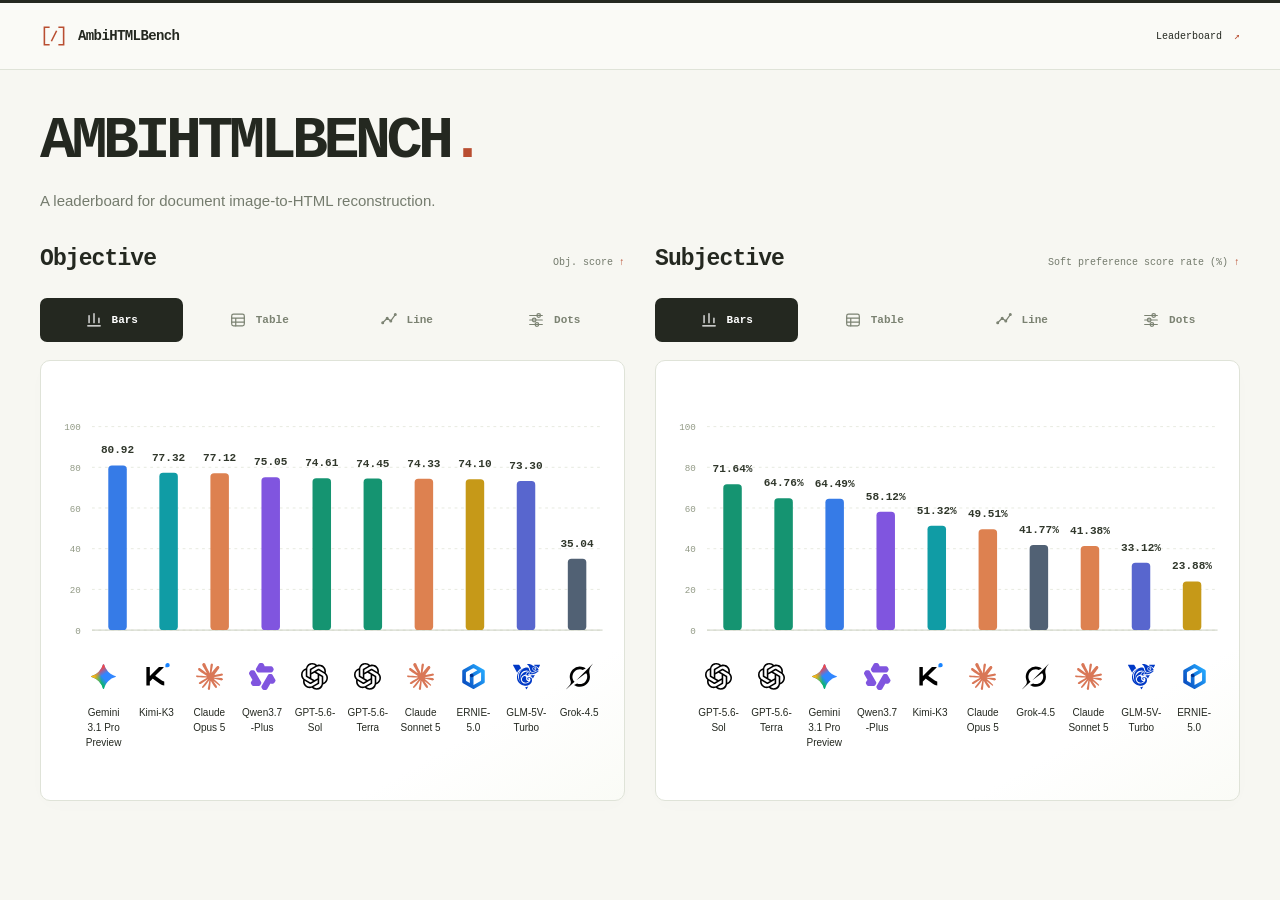
==== commit cd528bb2: "Publish AmbiHTMLBench static website" ====
--- a/index.html
+++ b/index.html
@@ -6,9 +6,9 @@
   <meta name="theme-color" content="#f7f7f2">
   <title>AmbiHTMLBench</title>
   <meta name="description" content="A leaderboard for document image-to-HTML reconstruction.">
-  <link rel="icon" href="./assets/favicon.svg" type="image/svg+xml">
-  <link rel="stylesheet" href="./assets/styles.css">
-  <script type="module" src="./assets/app.js"></script>
+  <link rel="icon" href="./assets/favicon.svg?v=48e2a8e56471" type="image/svg+xml">
+  <link rel="stylesheet" href="./assets/styles.css?v=48e2a8e56471">
+  <script type="module" src="./assets/app.js?v=48e2a8e56471"></script>
 </head>
 <body id="top">
   <a class="skip-link" href="#leaderboard">Skip to leaderboard</a>
@@ -18,118 +18,230 @@
   </div></header>
   <main class="page-shell">
     <section class="intro" aria-labelledby="page-title"><h1 id="page-title">AMBIHTMLBENCH<span class="title-period">.</span></h1><p class="intro-copy">A leaderboard for document image-to-HTML reconstruction.</p></section>
-    <section id="leaderboard" class="results" aria-label="Leaderboard" data-leaderboard data-source="./data/leaderboard.json" aria-busy="false">
-      <fieldset class="view-tabs">
-        <legend class="visually-hidden">Result view</legend>
-        <label class="view-tab" id="label-bars"><input id="view-bars" type="radio" name="view" value="bars" aria-controls="panel-bars" checked><svg viewBox="0 0 20 20" aria-hidden="true"><path d="M3 16.5h14M4.5 13V5M10 13V3M15.5 13V8"/></svg><span>Bars</span></label>
-        <label class="view-tab" id="label-table"><input id="view-table" type="radio" name="view" value="table" aria-controls="panel-table"><svg viewBox="0 0 20 20" aria-hidden="true"><rect x="3" y="3.5" width="14" height="13" rx="2"/><path d="M3 8h14M7.5 8v8.5M3 12.3h14"/></svg><span>Table</span></label>
-        <label class="view-tab" id="label-line"><input id="view-line" type="radio" name="view" value="line" aria-controls="panel-line"><svg viewBox="0 0 20 20" aria-hidden="true"><path d="m3 13 5-5 4 3 5-7"/><circle cx="3" cy="13" r="1"/><circle cx="8" cy="8" r="1"/><circle cx="12" cy="11" r="1"/><circle cx="17" cy="4" r="1"/></svg><span>Line</span></label>
-        <label class="view-tab" id="label-dots"><input id="view-dots" type="radio" name="view" value="dots" aria-controls="panel-dots"><svg viewBox="0 0 20 20" aria-hidden="true"><path d="M3 5h14M3 10h14M3 15h14"/><circle cx="13" cy="5" r="2"/><circle cx="8" cy="10" r="2"/><circle cx="11" cy="15" r="2"/></svg><span>Dots</span></label>
-      </fieldset>
-      <section id="panel-bars" class="view-panel chart-panel" aria-labelledby="label-bars"><div data-chart="bars"><div class="chart-scroll" tabindex="0" role="region" aria-label="Bar chart"><div class="chart-canvas">
-    <svg class="score-chart" width="1008" viewBox="0 0 1008 282" role="group" aria-label="Bar chart"><g class="chart-tick"><line x1="40" x2="1000" y1="252" y2="252"/><text x="28" y="256" text-anchor="end">0</text></g><g class="chart-tick"><line x1="40" x2="1000" y1="208" y2="208"/><text x="28" y="212" text-anchor="end">20</text></g><g class="chart-tick"><line x1="40" x2="1000" y1="164" y2="164"/><text x="28" y="168" text-anchor="end">40</text></g><g class="chart-tick"><line x1="40" x2="1000" y1="120" y2="120"/><text x="28" y="124" text-anchor="end">60</text></g><g class="chart-tick"><line x1="40" x2="1000" y1="76" y2="76"/><text x="28" y="80" text-anchor="end">80</text></g><g class="chart-tick"><line x1="40" x2="1000" y1="32" y2="32"/><text x="28" y="36" text-anchor="end">100</text></g><line class="zero-line" x1="40" x2="1000" y1="252" y2="252"/><g class="chart-mark color-gemini" data-model-index="0" tabindex="0" role="img" aria-label="Rank 1, Gemini 3.1 Pro Preview, score 80.92">
-      <rect class="bar-hit" x="53" y="32" width="70" height="220" rx="7"/>
-      <rect class="score-bar" x="71" y="73.97599999999998" width="34" height="178.024" rx="4" fill="#367be7"/>
-      <text class="chart-value" x="88" y="60.975999999999985" text-anchor="middle">80.92</text>
-    </g><g class="chart-mark color-kimi" data-model-index="1" tabindex="0" role="img" aria-label="Rank 2, Kimi-K3, score 77.32">
-      <rect class="bar-hit" x="149" y="32" width="70" height="220" rx="7"/>
-      <rect class="score-bar" x="167" y="81.89600000000002" width="34" height="170.10399999999998" rx="4" fill="#109ca5"/>
-      <text class="chart-value" x="184" y="68.89600000000002" text-anchor="middle">77.32</text>
-    </g><g class="chart-mark color-claude" data-model-index="2" tabindex="0" role="img" aria-label="Rank 3, Claude Opus 5, score 77.12">
-      <rect class="bar-hit" x="245" y="32" width="70" height="220" rx="7"/>
-      <rect class="score-bar" x="263" y="82.33599999999998" width="34" height="169.66400000000002" rx="4" fill="#dd8150"/>
-      <text class="chart-value" x="280" y="69.33599999999998" text-anchor="middle">77.12</text>
-    </g><g class="chart-mark color-qwen" data-model-index="3" tabindex="0" role="img" aria-label="Rank 4, Qwen3.7-Plus, score 75.05">
-      <rect class="bar-hit" x="341" y="32" width="70" height="220" rx="7"/>
-      <rect class="score-bar" x="359" y="86.89" width="34" height="165.11" rx="4" fill="#8055df"/>
-      <text class="chart-value" x="376" y="73.89" text-anchor="middle">75.05</text>
-    </g><g class="chart-mark color-gpt" data-model-index="4" tabindex="0" role="img" aria-label="Rank 5, GPT-5.6-Sol, score 74.61">
-      <rect class="bar-hit" x="437" y="32" width="70" height="220" rx="7"/>
-      <rect class="score-bar" x="455" y="87.85799999999999" width="34" height="164.142" rx="4" fill="#159471"/>
-      <text class="chart-value" x="472" y="74.85799999999999" text-anchor="middle">74.61</text>
-    </g><g class="chart-mark color-gpt" data-model-index="5" tabindex="0" role="img" aria-label="Rank 6, GPT-5.6-Terra, score 74.45">
-      <rect class="bar-hit" x="533" y="32" width="70" height="220" rx="7"/>
-      <rect class="score-bar" x="551" y="88.20999999999998" width="34" height="163.79000000000002" rx="4" fill="#159471"/>
-      <text class="chart-value" x="568" y="75.20999999999998" text-anchor="middle">74.45</text>
-    </g><g class="chart-mark color-claude" data-model-index="6" tabindex="0" role="img" aria-label="Rank 7, Claude Sonnet 5, score 74.33">
-      <rect class="bar-hit" x="629" y="32" width="70" height="220" rx="7"/>
-      <rect class="score-bar" x="647" y="88.47400000000002" width="34" height="163.52599999999998" rx="4" fill="#dd8150"/>
-      <text class="chart-value" x="664" y="75.47400000000002" text-anchor="middle">74.33</text>
-    </g><g class="chart-mark color-ernie" data-model-index="7" tabindex="0" role="img" aria-label="Rank 8, ERNIE-5.0, score 74.10">
-      <rect class="bar-hit" x="725" y="32" width="70" height="220" rx="7"/>
-      <rect class="score-bar" x="743" y="88.98000000000002" width="34" height="163.01999999999998" rx="4" fill="#c69918"/>
-      <text class="chart-value" x="760" y="75.98000000000002" text-anchor="middle">74.10</text>
-    </g><g class="chart-mark color-glm" data-model-index="8" tabindex="0" role="img" aria-label="Rank 9, GLM-5V-Turbo, score 73.30">
-      <rect class="bar-hit" x="821" y="32" width="70" height="220" rx="7"/>
-      <rect class="score-bar" x="839" y="90.74000000000001" width="34" height="161.26" rx="4" fill="#5866ce"/>
-      <text class="chart-value" x="856" y="77.74000000000001" text-anchor="middle">73.30</text>
-    </g><g class="chart-mark color-grok" data-model-index="9" tabindex="0" role="img" aria-label="Rank 10, Grok-4.5, score 35.04">
-      <rect class="bar-hit" x="917" y="32" width="70" height="220" rx="7"/>
-      <rect class="score-bar" x="935" y="174.912" width="34" height="77.088" rx="4" fill="#516174"/>
-      <text class="chart-value" x="952" y="161.912" text-anchor="middle">35.04</text>
+    <div id="leaderboard" class="leaderboards-grid"><section class="results board" id="objective" data-leaderboard data-board="objective" data-kind="objective" data-source="./data/leaderboard.json?v=48e2a8e56471" aria-labelledby="objective-title" aria-busy="false">
+    <header class="board-header"><h2 id="objective-title">Objective</h2><p class="board-metric"><span data-field="chart-label">Obj. score</span> <span class="metric-direction" data-field="chart-direction" aria-label="Higher is better">↑</span></p></header>
+    <fieldset class="view-tabs"><legend class="visually-hidden">Objective result view</legend><label class="view-tab" id="objective-label-bars"><input id="objective-view-bars" type="radio" name="view-objective" value="bars" aria-controls="objective-panel-bars" checked><svg viewBox="0 0 20 20" aria-hidden="true"><path d="M3 16.5h14M4.5 13V5M10 13V3M15.5 13V8"/></svg><span>Bars</span></label><label class="view-tab" id="objective-label-table"><input id="objective-view-table" type="radio" name="view-objective" value="table" aria-controls="objective-panel-table"><svg viewBox="0 0 20 20" aria-hidden="true"><rect x="3" y="3.5" width="14" height="13" rx="2"/><path d="M3 8h14M7.5 8v8.5M3 12.3h14"/></svg><span>Table</span></label><label class="view-tab" id="objective-label-line"><input id="objective-view-line" type="radio" name="view-objective" value="line" aria-controls="objective-panel-line"><svg viewBox="0 0 20 20" aria-hidden="true"><path d="m3 13 5-5 4 3 5-7"/><circle cx="3" cy="13" r="1"/><circle cx="8" cy="8" r="1"/><circle cx="12" cy="11" r="1"/><circle cx="17" cy="4" r="1"/></svg><span>Line</span></label><label class="view-tab" id="objective-label-dots"><input id="objective-view-dots" type="radio" name="view-objective" value="dots" aria-controls="objective-panel-dots"><svg viewBox="0 0 20 20" aria-hidden="true"><path d="M3 5h14M3 10h14M3 15h14"/><circle cx="13" cy="5" r="2"/><circle cx="8" cy="10" r="2"/><circle cx="11" cy="15" r="2"/></svg><span>Dots</span></label></fieldset>
+    <section id="objective-panel-bars" data-panel="bars" class="view-panel chart-panel" aria-labelledby="objective-label-bars"><div data-chart="bars"><div class="chart-scroll" tabindex="0" role="region" aria-label="Bar chart"><div class="chart-canvas">
+    <svg class="score-chart" width="600" viewBox="0 0 600 282" role="group" aria-label="Bar chart"><g class="chart-tick"><line x1="40" x2="592" y1="252" y2="252"/><text x="28" y="256" text-anchor="end">0</text></g><g class="chart-tick"><line x1="40" x2="592" y1="208" y2="208"/><text x="28" y="212" text-anchor="end">20</text></g><g class="chart-tick"><line x1="40" x2="592" y1="164" y2="164"/><text x="28" y="168" text-anchor="end">40</text></g><g class="chart-tick"><line x1="40" x2="592" y1="120" y2="120"/><text x="28" y="124" text-anchor="end">60</text></g><g class="chart-tick"><line x1="40" x2="592" y1="76" y2="76"/><text x="28" y="80" text-anchor="end">80</text></g><g class="chart-tick"><line x1="40" x2="592" y1="32" y2="32"/><text x="28" y="36" text-anchor="end">100</text></g><line class="zero-line" x1="40" x2="592" y1="252" y2="252"/><g class="chart-mark color-gemini" data-model-index="0" tabindex="0" role="img" aria-label="Rank 1, Gemini 3.1 Pro Preview, Obj. score 80.92">
+      <rect class="bar-hit" x="32.599999999999994" y="32" width="70" height="220" rx="7"/>
+      <rect class="score-bar" x="57.599999999999994" y="73.97599999999998" width="20" height="178.024" rx="4" fill="#367be7"/>
+      <text class="chart-value" x="67.6" y="60.975999999999985" text-anchor="middle">80.92</text>
+    </g><g class="chart-mark color-kimi" data-model-index="1" tabindex="0" role="img" aria-label="Rank 2, Kimi-K3, Obj. score 77.32">
+      <rect class="bar-hit" x="87.80000000000001" y="32" width="70" height="220" rx="7"/>
+      <rect class="score-bar" x="112.80000000000001" y="81.89600000000002" width="20" height="170.10399999999998" rx="4" fill="#109ca5"/>
+      <text class="chart-value" x="122.80000000000001" y="68.89600000000002" text-anchor="middle">77.32</text>
+    </g><g class="chart-mark color-claude" data-model-index="2" tabindex="0" role="img" aria-label="Rank 3, Claude Opus 5, Obj. score 77.12">
+      <rect class="bar-hit" x="143" y="32" width="70" height="220" rx="7"/>
+      <rect class="score-bar" x="168" y="82.33599999999998" width="20" height="169.66400000000002" rx="4" fill="#dd8150"/>
+      <text class="chart-value" x="178" y="69.33599999999998" text-anchor="middle">77.12</text>
+    </g><g class="chart-mark color-qwen" data-model-index="3" tabindex="0" role="img" aria-label="Rank 4, Qwen3.7-Plus, Obj. score 75.05">
+      <rect class="bar-hit" x="198.20000000000002" y="32" width="70" height="220" rx="7"/>
+      <rect class="score-bar" x="223.20000000000002" y="86.89" width="20" height="165.11" rx="4" fill="#8055df"/>
+      <text class="chart-value" x="233.20000000000002" y="73.89" text-anchor="middle">75.05</text>
+    </g><g class="chart-mark color-gpt" data-model-index="4" tabindex="0" role="img" aria-label="Rank 5, GPT-5.6-Sol, Obj. score 74.61">
+      <rect class="bar-hit" x="253.39999999999998" y="32" width="70" height="220" rx="7"/>
+      <rect class="score-bar" x="278.4" y="87.85799999999999" width="20" height="164.142" rx="4" fill="#159471"/>
+      <text class="chart-value" x="288.4" y="74.85799999999999" text-anchor="middle">74.61</text>
+    </g><g class="chart-mark color-gpt" data-model-index="5" tabindex="0" role="img" aria-label="Rank 6, GPT-5.6-Terra, Obj. score 74.45">
+      <rect class="bar-hit" x="308.6" y="32" width="70" height="220" rx="7"/>
+      <rect class="score-bar" x="333.6" y="88.20999999999998" width="20" height="163.79000000000002" rx="4" fill="#159471"/>
+      <text class="chart-value" x="343.6" y="75.20999999999998" text-anchor="middle">74.45</text>
+    </g><g class="chart-mark color-claude" data-model-index="6" tabindex="0" role="img" aria-label="Rank 7, Claude Sonnet 5, Obj. score 74.33">
+      <rect class="bar-hit" x="363.8" y="32" width="70" height="220" rx="7"/>
+      <rect class="score-bar" x="388.8" y="88.47400000000002" width="20" height="163.52599999999998" rx="4" fill="#dd8150"/>
+      <text class="chart-value" x="398.8" y="75.47400000000002" text-anchor="middle">74.33</text>
+    </g><g class="chart-mark color-ernie" data-model-index="7" tabindex="0" role="img" aria-label="Rank 8, ERNIE-5.0, Obj. score 74.10">
+      <rect class="bar-hit" x="419" y="32" width="70" height="220" rx="7"/>
+      <rect class="score-bar" x="444" y="88.98000000000002" width="20" height="163.01999999999998" rx="4" fill="#c69918"/>
+      <text class="chart-value" x="454" y="75.98000000000002" text-anchor="middle">74.10</text>
+    </g><g class="chart-mark color-glm" data-model-index="8" tabindex="0" role="img" aria-label="Rank 9, GLM-5V-Turbo, Obj. score 73.30">
+      <rect class="bar-hit" x="474.20000000000005" y="32" width="70" height="220" rx="7"/>
+      <rect class="score-bar" x="499.20000000000005" y="90.74000000000001" width="20" height="161.26" rx="4" fill="#5866ce"/>
+      <text class="chart-value" x="509.20000000000005" y="77.74000000000001" text-anchor="middle">73.30</text>
+    </g><g class="chart-mark color-grok" data-model-index="9" tabindex="0" role="img" aria-label="Rank 10, Grok-4.5, Obj. score 35.04">
+      <rect class="bar-hit" x="529.4" y="32" width="70" height="220" rx="7"/>
+      <rect class="score-bar" x="554.4" y="174.912" width="20" height="77.088" rx="4" fill="#516174"/>
+      <text class="chart-value" x="564.4" y="161.912" text-anchor="middle">35.04</text>
     </g></svg>
-    <div class="chart-labels"><div class="chart-label color-gemini" data-model-index="0"><span class="chart-icon"><img src="./assets/brands/gemini-color.svg" width="25" height="25" alt=""></span><span class="chart-model-name">Gemini 3.1 Pro Preview</span></div><div class="chart-label color-kimi" data-model-index="1"><span class="chart-icon"><img src="./assets/brands/kimi-color.svg" width="25" height="25" alt=""></span><span class="chart-model-name">Kimi-K3</span></div><div class="chart-label color-claude" data-model-index="2"><span class="chart-icon"><img src="./assets/brands/claude-color.svg" width="25" height="25" alt=""></span><span class="chart-model-name">Claude Opus 5</span></div><div class="chart-label color-qwen" data-model-index="3"><span class="chart-icon"><img src="./assets/brands/qwen-color.svg" width="25" height="25" alt=""></span><span class="chart-model-name">Qwen3.7-Plus</span></div><div class="chart-label color-gpt" data-model-index="4"><span class="chart-icon"><img src="./assets/brands/openai.svg" width="25" height="25" alt=""></span><span class="chart-model-name">GPT-5.6-Sol</span></div><div class="chart-label color-gpt" data-model-index="5"><span class="chart-icon"><img src="./assets/brands/openai.svg" width="25" height="25" alt=""></span><span class="chart-model-name">GPT-5.6-Terra</span></div><div class="chart-label color-claude" data-model-index="6"><span class="chart-icon"><img src="./assets/brands/claude-color.svg" width="25" height="25" alt=""></span><span class="chart-model-name">Claude Sonnet 5</span></div><div class="chart-label color-ernie" data-model-index="7"><span class="chart-icon"><img src="./assets/brands/wenxin-color.svg" width="25" height="25" alt=""></span><span class="chart-model-name">ERNIE-5.0</span></div><div class="chart-label color-glm" data-model-index="8"><span class="chart-icon"><img src="./assets/brands/glmv-color.svg" width="25" height="25" alt=""></span><span class="chart-model-name">GLM-5V-Turbo</span></div><div class="chart-label color-grok" data-model-index="9"><span class="chart-icon"><img src="./assets/brands/grok.svg" width="25" height="25" alt=""></span><span class="chart-model-name">Grok-4.5</span></div></div>
-  </div></div></div></section>
-      <section id="panel-table" class="view-panel table-panel" aria-labelledby="label-table">
-        <div class="table-frame"><table><caption class="visually-hidden">AmbiHTMLBench model rankings and scores</caption><colgroup><col class="col-rank"><col class="col-model"><col class="col-score"></colgroup><thead><tr><th scope="col" class="rank">Rank</th><th scope="col" class="model">Model</th><th scope="col" class="score">Score <span class="direction" data-field="direction" aria-label="Higher is better">↑</span></th></tr></thead><tbody><tr data-model-index="0" class="color-gemini">
+    <div class="chart-labels"><div class="chart-label color-gemini" data-model-index="0"><span class="chart-icon"><img src="./assets/brands/gemini-color.svg?v=48e2a8e56471" width="25" height="25" alt=""></span><span class="chart-model-name">Gemini 3.1 Pro Preview</span></div><div class="chart-label color-kimi" data-model-index="1"><span class="chart-icon"><img src="./assets/brands/kimi-color.svg?v=48e2a8e56471" width="25" height="25" alt=""></span><span class="chart-model-name">Kimi-K3</span></div><div class="chart-label color-claude" data-model-index="2"><span class="chart-icon"><img src="./assets/brands/claude-color.svg?v=48e2a8e56471" width="25" height="25" alt=""></span><span class="chart-model-name">Claude Opus 5</span></div><div class="chart-label color-qwen" data-model-index="3"><span class="chart-icon"><img src="./assets/brands/qwen-color.svg?v=48e2a8e56471" width="25" height="25" alt=""></span><span class="chart-model-name">Qwen3.7-Plus</span></div><div class="chart-label color-gpt" data-model-index="4"><span class="chart-icon"><img src="./assets/brands/openai.svg?v=48e2a8e56471" width="25" height="25" alt=""></span><span class="chart-model-name">GPT-5.6-Sol</span></div><div class="chart-label color-gpt" data-model-index="5"><span class="chart-icon"><img src="./assets/brands/openai.svg?v=48e2a8e56471" width="25" height="25" alt=""></span><span class="chart-model-name">GPT-5.6-Terra</span></div><div class="chart-label color-claude" data-model-index="6"><span class="chart-icon"><img src="./assets/brands/claude-color.svg?v=48e2a8e56471" width="25" height="25" alt=""></span><span class="chart-model-name">Claude Sonnet 5</span></div><div class="chart-label color-ernie" data-model-index="7"><span class="chart-icon"><img src="./assets/brands/wenxin-color.svg?v=48e2a8e56471" width="25" height="25" alt=""></span><span class="chart-model-name">ERNIE-5.0</span></div><div class="chart-label color-glm" data-model-index="8"><span class="chart-icon"><img src="./assets/brands/glmv-color.svg?v=48e2a8e56471" width="25" height="25" alt=""></span><span class="chart-model-name">GLM-5V-Turbo</span></div><div class="chart-label color-grok" data-model-index="9"><span class="chart-icon"><img src="./assets/brands/grok.svg?v=48e2a8e56471" width="25" height="25" alt=""></span><span class="chart-model-name">Grok-4.5</span></div></div>
+  </div></div></div></section><section id="objective-panel-table" data-panel="table" class="view-panel table-panel" aria-labelledby="objective-label-table"><div class="table-frame"><table><caption class="visually-hidden">AmbiHTMLBench Objective rankings and scores</caption><colgroup><col class="col-rank"><col class="col-model"><col class="col-score"></colgroup><thead><tr><th scope="col" class="rank">Rank</th><th scope="col" class="model">Model</th><th scope="col" class="score">Score <span class="direction" data-field="direction" aria-label="Higher is better">↑</span></th></tr></thead><tbody><tr data-model-index="0" class="color-gemini">
       <td class="rank">1</td>
-      <th scope="row" class="model"><span class="model-identity"><span class="model-icon"><img src="./assets/brands/gemini-color.svg" width="24" height="24" alt=""></span><span class="model-name">Gemini 3.1 Pro Preview</span></span></th>
+      <th scope="row" class="model"><span class="model-identity"><span class="model-icon"><img src="./assets/brands/gemini-color.svg?v=48e2a8e56471" width="24" height="24" alt=""></span><span class="model-name">Gemini 3.1 Pro Preview</span></span></th>
       <td class="score"><span class="score-chip">80.92</span></td>
+      
     </tr>
 <tr data-model-index="1" class="color-kimi">
       <td class="rank">2</td>
-      <th scope="row" class="model"><span class="model-identity"><span class="model-icon"><img src="./assets/brands/kimi-color.svg" width="24" height="24" alt=""></span><span class="model-name">Kimi-K3</span></span></th>
+      <th scope="row" class="model"><span class="model-identity"><span class="model-icon"><img src="./assets/brands/kimi-color.svg?v=48e2a8e56471" width="24" height="24" alt=""></span><span class="model-name">Kimi-K3</span></span></th>
       <td class="score"><span class="score-chip">77.32</span></td>
+      
     </tr>
 <tr data-model-index="2" class="color-claude">
       <td class="rank">3</td>
-      <th scope="row" class="model"><span class="model-identity"><span class="model-icon"><img src="./assets/brands/claude-color.svg" width="24" height="24" alt=""></span><span class="model-name">Claude Opus 5</span></span></th>
+      <th scope="row" class="model"><span class="model-identity"><span class="model-icon"><img src="./assets/brands/claude-color.svg?v=48e2a8e56471" width="24" height="24" alt=""></span><span class="model-name">Claude Opus 5</span></span></th>
       <td class="score"><span class="score-chip">77.12</span></td>
+      
     </tr>
 <tr data-model-index="3" class="color-qwen">
       <td class="rank">4</td>
-      <th scope="row" class="model"><span class="model-identity"><span class="model-icon"><img src="./assets/brands/qwen-color.svg" width="24" height="24" alt=""></span><span class="model-name">Qwen3.7-Plus</span></span></th>
+      <th scope="row" class="model"><span class="model-identity"><span class="model-icon"><img src="./assets/brands/qwen-color.svg?v=48e2a8e56471" width="24" height="24" alt=""></span><span class="model-name">Qwen3.7-Plus</span></span></th>
       <td class="score"><span class="score-chip">75.05</span></td>
+      
     </tr>
 <tr data-model-index="4" class="color-gpt">
       <td class="rank">5</td>
-      <th scope="row" class="model"><span class="model-identity"><span class="model-icon"><img src="./assets/brands/openai.svg" width="24" height="24" alt=""></span><span class="model-name">GPT-5.6-Sol</span></span></th>
+      <th scope="row" class="model"><span class="model-identity"><span class="model-icon"><img src="./assets/brands/openai.svg?v=48e2a8e56471" width="24" height="24" alt=""></span><span class="model-name">GPT-5.6-Sol</span></span></th>
       <td class="score"><span class="score-chip">74.61</span></td>
+      
     </tr>
 <tr data-model-index="5" class="color-gpt">
       <td class="rank">6</td>
-      <th scope="row" class="model"><span class="model-identity"><span class="model-icon"><img src="./assets/brands/openai.svg" width="24" height="24" alt=""></span><span class="model-name">GPT-5.6-Terra</span></span></th>
+      <th scope="row" class="model"><span class="model-identity"><span class="model-icon"><img src="./assets/brands/openai.svg?v=48e2a8e56471" width="24" height="24" alt=""></span><span class="model-name">GPT-5.6-Terra</span></span></th>
       <td class="score"><span class="score-chip">74.45</span></td>
+      
     </tr>
 <tr data-model-index="6" class="color-claude">
       <td class="rank">7</td>
-      <th scope="row" class="model"><span class="model-identity"><span class="model-icon"><img src="./assets/brands/claude-color.svg" width="24" height="24" alt=""></span><span class="model-name">Claude Sonnet 5</span></span></th>
+      <th scope="row" class="model"><span class="model-identity"><span class="model-icon"><img src="./assets/brands/claude-color.svg?v=48e2a8e56471" width="24" height="24" alt=""></span><span class="model-name">Claude Sonnet 5</span></span></th>
       <td class="score"><span class="score-chip">74.33</span></td>
+      
     </tr>
 <tr data-model-index="7" class="color-ernie">
       <td class="rank">8</td>
-      <th scope="row" class="model"><span class="model-identity"><span class="model-icon"><img src="./assets/brands/wenxin-color.svg" width="24" height="24" alt=""></span><span class="model-name">ERNIE-5.0</span></span></th>
+      <th scope="row" class="model"><span class="model-identity"><span class="model-icon"><img src="./assets/brands/wenxin-color.svg?v=48e2a8e56471" width="24" height="24" alt=""></span><span class="model-name">ERNIE-5.0</span></span></th>
       <td class="score"><span class="score-chip">74.10</span></td>
+      
     </tr>
 <tr data-model-index="8" class="color-glm">
       <td class="rank">9</td>
-      <th scope="row" class="model"><span class="model-identity"><span class="model-icon"><img src="./assets/brands/glmv-color.svg" width="24" height="24" alt=""></span><span class="model-name">GLM-5V-Turbo</span></span></th>
+      <th scope="row" class="model"><span class="model-identity"><span class="model-icon"><img src="./assets/brands/glmv-color.svg?v=48e2a8e56471" width="24" height="24" alt=""></span><span class="model-name">GLM-5V-Turbo</span></span></th>
       <td class="score"><span class="score-chip">73.30</span></td>
+      
     </tr>
 <tr data-model-index="9" class="color-grok">
       <td class="rank">10</td>
-      <th scope="row" class="model"><span class="model-identity"><span class="model-icon"><img src="./assets/brands/grok.svg" width="24" height="24" alt=""></span><span class="model-name">Grok-4.5</span></span></th>
+      <th scope="row" class="model"><span class="model-identity"><span class="model-icon"><img src="./assets/brands/grok.svg?v=48e2a8e56471" width="24" height="24" alt=""></span><span class="model-name">Grok-4.5</span></span></th>
       <td class="score"><span class="score-chip">35.04</span></td>
-    </tr></tbody></table></div>
-      </section>
-      <section id="panel-line" class="view-panel chart-panel" aria-labelledby="label-line"><div data-chart="line"><div class="chart-scroll" tabindex="0" role="region" aria-label="Line chart"><div class="chart-canvas">
-    <svg class="score-chart" width="1008" viewBox="0 0 1008 282" role="group" aria-label="Line chart"><g class="chart-tick"><line x1="40" x2="1000" y1="252" y2="252"/><text x="28" y="256" text-anchor="end">0</text></g><g class="chart-tick"><line x1="40" x2="1000" y1="208" y2="208"/><text x="28" y="212" text-anchor="end">20</text></g><g class="chart-tick"><line x1="40" x2="1000" y1="164" y2="164"/><text x="28" y="168" text-anchor="end">40</text></g><g class="chart-tick"><line x1="40" x2="1000" y1="120" y2="120"/><text x="28" y="124" text-anchor="end">60</text></g><g class="chart-tick"><line x1="40" x2="1000" y1="76" y2="76"/><text x="28" y="80" text-anchor="end">80</text></g><g class="chart-tick"><line x1="40" x2="1000" y1="32" y2="32"/><text x="28" y="36" text-anchor="end">100</text></g><line class="zero-line" x1="40" x2="1000" y1="252" y2="252"/><defs><linearGradient id="score-line-color" gradientUnits="userSpaceOnUse" x1="88" x2="952"><stop offset="0" stop-color="#367be7"/><stop offset="0.1111111111111111" stop-color="#109ca5"/><stop offset="0.2222222222222222" stop-color="#dd8150"/><stop offset="0.3333333333333333" stop-color="#8055df"/><stop offset="0.4444444444444444" stop-color="#159471"/><stop offset="0.5555555555555556" stop-color="#159471"/><stop offset="0.6666666666666666" stop-color="#dd8150"/><stop offset="0.7777777777777778" stop-color="#c69918"/><stop offset="0.8888888888888888" stop-color="#5866ce"/><stop offset="1" stop-color="#516174"/></linearGradient><linearGradient id="score-line-area" x2="0" y2="1"><stop stop-color="#8292a7" stop-opacity=".12"/><stop offset="1" stop-color="#8292a7" stop-opacity="0"/></linearGradient></defs><path class="line-area" d="M88,73.97599999999998 L184,81.89600000000002 L280,82.33599999999998 L376,86.89 L472,87.85799999999999 L568,88.20999999999998 L664,88.47400000000002 L760,88.98000000000002 L856,90.74000000000001 L952,174.912 L952,252 L88,252 Z" fill="url(#score-line-area)"/><path class="score-line" d="M88,73.97599999999998 L184,81.89600000000002 L280,82.33599999999998 L376,86.89 L472,87.85799999999999 L568,88.20999999999998 L664,88.47400000000002 L760,88.98000000000002 L856,90.74000000000001 L952,174.912" pathLength="1" stroke="url(#score-line-color)"/><g class="chart-mark color-gemini" data-model-index="0" tabindex="0" role="img" aria-label="Rank 1, Gemini 3.1 Pro Preview, score 80.92"><circle class="point-halo" cx="88" cy="73.97599999999998" r="14" fill="#367be7"/><circle class="line-point" cx="88" cy="73.97599999999998" r="6" fill="#367be7"/><text class="chart-value" x="88" y="53.975999999999985" text-anchor="middle">80.92</text></g><g class="chart-mark color-kimi" data-model-index="1" tabindex="0" role="img" aria-label="Rank 2, Kimi-K3, score 77.32"><circle class="point-halo" cx="184" cy="81.89600000000002" r="14" fill="#109ca5"/><circle class="line-point" cx="184" cy="81.89600000000002" r="6" fill="#109ca5"/><text class="chart-value" x="184" y="61.896000000000015" text-anchor="middle">77.32</text></g><g class="chart-mark color-claude" data-model-index="2" tabindex="0" role="img" aria-label="Rank 3, Claude Opus 5, score 77.12"><circle class="point-halo" cx="280" cy="82.33599999999998" r="14" fill="#dd8150"/><circle class="line-point" cx="280" cy="82.33599999999998" r="6" fill="#dd8150"/><text class="chart-value" x="280" y="62.335999999999984" text-anchor="middle">77.12</text></g><g class="chart-mark color-qwen" data-model-index="3" tabindex="0" role="img" aria-label="Rank 4, Qwen3.7-Plus, score 75.05"><circle class="point-halo" cx="376" cy="86.89" r="14" fill="#8055df"/><circle class="line-point" cx="376" cy="86.89" r="6" fill="#8055df"/><text class="chart-value" x="376" y="66.89" text-anchor="middle">75.05</text></g><g class="chart-mark color-gpt" data-model-index="4" tabindex="0" role="img" aria-label="Rank 5, GPT-5.6-Sol, score 74.61"><circle class="point-halo" cx="472" cy="87.85799999999999" r="14" fill="#159471"/><circle class="line-point" cx="472" cy="87.85799999999999" r="6" fill="#159471"/><text class="chart-value" x="472" y="67.85799999999999" text-anchor="middle">74.61</text></g><g class="chart-mark color-gpt" data-model-index="5" tabindex="0" role="img" aria-label="Rank 6, GPT-5.6-Terra, score 74.45"><circle class="point-halo" cx="568" cy="88.20999999999998" r="14" fill="#159471"/><circle class="line-point" cx="568" cy="88.20999999999998" r="6" fill="#159471"/><text class="chart-value" x="568" y="68.20999999999998" text-anchor="middle">74.45</text></g><g class="chart-mark color-claude" data-model-index="6" tabindex="0" role="img" aria-label="Rank 7, Claude Sonnet 5, score 74.33"><circle class="point-halo" cx="664" cy="88.47400000000002" r="14" fill="#dd8150"/><circle class="line-point" cx="664" cy="88.47400000000002" r="6" fill="#dd8150"/><text class="chart-value" x="664" y="68.47400000000002" text-anchor="middle">74.33</text></g><g class="chart-mark color-ernie" data-model-index="7" tabindex="0" role="img" aria-label="Rank 8, ERNIE-5.0, score 74.10"><circle class="point-halo" cx="760" cy="88.98000000000002" r="14" fill="#c69918"/><circle class="line-point" cx="760" cy="88.98000000000002" r="6" fill="#c69918"/><text class="chart-value" x="760" y="68.98000000000002" text-anchor="middle">74.10</text></g><g class="chart-mark color-glm" data-model-index="8" tabindex="0" role="img" aria-label="Rank 9, GLM-5V-Turbo, score 73.30"><circle class="point-halo" cx="856" cy="90.74000000000001" r="14" fill="#5866ce"/><circle class="line-point" cx="856" cy="90.74000000000001" r="6" fill="#5866ce"/><text class="chart-value" x="856" y="70.74000000000001" text-anchor="middle">73.30</text></g><g class="chart-mark color-grok" data-model-index="9" tabindex="0" role="img" aria-label="Rank 10, Grok-4.5, score 35.04"><circle class="point-halo" cx="952" cy="174.912" r="14" fill="#516174"/><circle class="line-point" cx="952" cy="174.912" r="6" fill="#516174"/><text class="chart-value" x="952" y="154.912" text-anchor="middle">35.04</text></g></svg>
-    <div class="chart-labels"><div class="chart-label color-gemini" data-model-index="0"><span class="chart-icon"><img src="./assets/brands/gemini-color.svg" width="25" height="25" alt=""></span><span class="chart-model-name">Gemini 3.1 Pro Preview</span></div><div class="chart-label color-kimi" data-model-index="1"><span class="chart-icon"><img src="./assets/brands/kimi-color.svg" width="25" height="25" alt=""></span><span class="chart-model-name">Kimi-K3</span></div><div class="chart-label color-claude" data-model-index="2"><span class="chart-icon"><img src="./assets/brands/claude-color.svg" width="25" height="25" alt=""></span><span class="chart-model-name">Claude Opus 5</span></div><div class="chart-label color-qwen" data-model-index="3"><span class="chart-icon"><img src="./assets/brands/qwen-color.svg" width="25" height="25" alt=""></span><span class="chart-model-name">Qwen3.7-Plus</span></div><div class="chart-label color-gpt" data-model-index="4"><span class="chart-icon"><img src="./assets/brands/openai.svg" width="25" height="25" alt=""></span><span class="chart-model-name">GPT-5.6-Sol</span></div><div class="chart-label color-gpt" data-model-index="5"><span class="chart-icon"><img src="./assets/brands/openai.svg" width="25" height="25" alt=""></span><span class="chart-model-name">GPT-5.6-Terra</span></div><div class="chart-label color-claude" data-model-index="6"><span class="chart-icon"><img src="./assets/brands/claude-color.svg" width="25" height="25" alt=""></span><span class="chart-model-name">Claude Sonnet 5</span></div><div class="chart-label color-ernie" data-model-index="7"><span class="chart-icon"><img src="./assets/brands/wenxin-color.svg" width="25" height="25" alt=""></span><span class="chart-model-name">ERNIE-5.0</span></div><div class="chart-label color-glm" data-model-index="8"><span class="chart-icon"><img src="./assets/brands/glmv-color.svg" width="25" height="25" alt=""></span><span class="chart-model-name">GLM-5V-Turbo</span></div><div class="chart-label color-grok" data-model-index="9"><span class="chart-icon"><img src="./assets/brands/grok.svg" width="25" height="25" alt=""></span><span class="chart-model-name">Grok-4.5</span></div></div>
-  </div></div></div></section>
-      <section id="panel-dots" class="view-panel chart-panel" aria-labelledby="label-dots"><div data-chart="dots"><div class="dot-chart"><div class="dot-axis" aria-hidden="true"><span></span><svg width="100%" height="28"><g class="dot-tick"><text x="6%" y="17" text-anchor="middle">0</text></g><g class="dot-tick"><text x="23.599999999999994%" y="17" text-anchor="middle">20</text></g><g class="dot-tick"><text x="41.2%" y="17" text-anchor="middle">40</text></g><g class="dot-tick"><text x="58.8%" y="17" text-anchor="middle">60</text></g><g class="dot-tick"><text x="76.4%" y="17" text-anchor="middle">80</text></g><g class="dot-tick"><text x="94%" y="17" text-anchor="middle">100</text></g></svg><span></span></div><div role="list"><div class="dot-row color-gemini" data-model-index="0" role="listitem"><span class="model-identity"><span class="dot-icon"><img src="./assets/brands/gemini-color.svg" width="22" height="22" alt=""></span><span class="model-name">Gemini 3.1 Pro Preview</span></span><svg class="dot-plot" width="100%" height="32" aria-hidden="true"><line class="dot-grid" x1="6%" x2="6%" y1="0" y2="32"/><line class="dot-grid" x1="23.599999999999994%" x2="23.599999999999994%" y1="0" y2="32"/><line class="dot-grid" x1="41.2%" x2="41.2%" y1="0" y2="32"/><line class="dot-grid" x1="58.8%" x2="58.8%" y1="0" y2="32"/><line class="dot-grid" x1="76.4%" x2="76.4%" y1="0" y2="32"/><line class="dot-grid" x1="94%" x2="94%" y1="0" y2="32"/><line class="dot-stem" x1="6%" x2="77.20960000000001%" y1="16" y2="16"/><circle class="dot-halo" cx="77.20960000000001%" cy="16" r="10"/><circle class="dot-point" cx="77.20960000000001%" cy="16" r="5"/></svg><span class="dot-value">80.92</span></div><div class="dot-row color-kimi" data-model-index="1" role="listitem"><span class="model-identity"><span class="dot-icon"><img src="./assets/brands/kimi-color.svg" width="22" height="22" alt=""></span><span class="model-name">Kimi-K3</span></span><svg class="dot-plot" width="100%" height="32" aria-hidden="true"><line class="dot-grid" x1="6%" x2="6%" y1="0" y2="32"/><line class="dot-grid" x1="23.599999999999994%" x2="23.599999999999994%" y1="0" y2="32"/><line class="dot-grid" x1="41.2%" x2="41.2%" y1="0" y2="32"/><line class="dot-grid" x1="58.8%" x2="58.8%" y1="0" y2="32"/><line class="dot-grid" x1="76.4%" x2="76.4%" y1="0" y2="32"/><line class="dot-grid" x1="94%" x2="94%" y1="0" y2="32"/><line class="dot-stem" x1="6%" x2="74.04159999999999%" y1="16" y2="16"/><circle class="dot-halo" cx="74.04159999999999%" cy="16" r="10"/><circle class="dot-point" cx="74.04159999999999%" cy="16" r="5"/></svg><span class="dot-value">77.32</span></div><div class="dot-row color-claude" data-model-index="2" role="listitem"><span class="model-identity"><span class="dot-icon"><img src="./assets/brands/claude-color.svg" width="22" height="22" alt=""></span><span class="model-name">Claude Opus 5</span></span><svg class="dot-plot" width="100%" height="32" aria-hidden="true"><line class="dot-grid" x1="6%" x2="6%" y1="0" y2="32"/><line class="dot-grid" x1="23.599999999999994%" x2="23.599999999999994%" y1="0" y2="32"/><line class="dot-grid" x1="41.2%" x2="41.2%" y1="0" y2="32"/><line class="dot-grid" x1="58.8%" x2="58.8%" y1="0" y2="32"/><line class="dot-grid" x1="76.4%" x2="76.4%" y1="0" y2="32"/><line class="dot-grid" x1="94%" x2="94%" y1="0" y2="32"/><line class="dot-stem" x1="6%" x2="73.86560000000001%" y1="16" y2="16"/><circle class="dot-halo" cx="73.86560000000001%" cy="16" r="10"/><circle class="dot-point" cx="73.86560000000001%" cy="16" r="5"/></svg><span class="dot-value">77.12</span></div><div class="dot-row color-qwen" data-model-index="3" role="listitem"><span class="model-identity"><span class="dot-icon"><img src="./assets/brands/qwen-color.svg" width="22" height="22" alt=""></span><span class="model-name">Qwen3.7-Plus</span></span><svg class="dot-plot" width="100%" height="32" aria-hidden="true"><line class="dot-grid" x1="6%" x2="6%" y1="0" y2="32"/><line class="dot-grid" x1="23.599999999999994%" x2="23.599999999999994%" y1="0" y2="32"/><line class="dot-grid" x1="41.2%" x2="41.2%" y1="0" y2="32"/><line class="dot-grid" x1="58.8%" x2="58.8%" y1="0" y2="32"/><line class="dot-grid" x1="76.4%" x2="76.4%" y1="0" y2="32"/><line class="dot-grid" x1="94%" x2="94%" y1="0" y2="32"/><line class="dot-stem" x1="6%" x2="72.044%" y1="16" y2="16"/><circle class="dot-halo" cx="72.044%" cy="16" r="10"/><circle class="dot-point" cx="72.044%" cy="16" r="5"/></svg><span class="dot-value">75.05</span></div><div class="dot-row color-gpt" data-model-index="4" role="listitem"><span class="model-identity"><span class="dot-icon"><img src="./assets/brands/openai.svg" width="22" height="22" alt=""></span><span class="model-name">GPT-5.6-Sol</span></span><svg class="dot-plot" width="100%" height="32" aria-hidden="true"><line class="dot-grid" x1="6%" x2="6%" y1="0" y2="32"/><line class="dot-grid" x1="23.599999999999994%" x2="23.599999999999994%" y1="0" y2="32"/><line class="dot-grid" x1="41.2%" x2="41.2%" y1="0" y2="32"/><line class="dot-grid" x1="58.8%" x2="58.8%" y1="0" y2="32"/><line class="dot-grid" x1="76.4%" x2="76.4%" y1="0" y2="32"/><line class="dot-grid" x1="94%" x2="94%" y1="0" y2="32"/><line class="dot-stem" x1="6%" x2="71.6568%" y1="16" y2="16"/><circle class="dot-halo" cx="71.6568%" cy="16" r="10"/><circle class="dot-point" cx="71.6568%" cy="16" r="5"/></svg><span class="dot-value">74.61</span></div><div class="dot-row color-gpt" data-model-index="5" role="listitem"><span class="model-identity"><span class="dot-icon"><img src="./assets/brands/openai.svg" width="22" height="22" alt=""></span><span class="model-name">GPT-5.6-Terra</span></span><svg class="dot-plot" width="100%" height="32" aria-hidden="true"><line class="dot-grid" x1="6%" x2="6%" y1="0" y2="32"/><line class="dot-grid" x1="23.599999999999994%" x2="23.599999999999994%" y1="0" y2="32"/><line class="dot-grid" x1="41.2%" x2="41.2%" y1="0" y2="32"/><line class="dot-grid" x1="58.8%" x2="58.8%" y1="0" y2="32"/><line class="dot-grid" x1="76.4%" x2="76.4%" y1="0" y2="32"/><line class="dot-grid" x1="94%" x2="94%" y1="0" y2="32"/><line class="dot-stem" x1="6%" x2="71.516%" y1="16" y2="16"/><circle class="dot-halo" cx="71.516%" cy="16" r="10"/><circle class="dot-point" cx="71.516%" cy="16" r="5"/></svg><span class="dot-value">74.45</span></div><div class="dot-row color-claude" data-model-index="6" role="listitem"><span class="model-identity"><span class="dot-icon"><img src="./assets/brands/claude-color.svg" width="22" height="22" alt=""></span><span class="model-name">Claude Sonnet 5</span></span><svg class="dot-plot" width="100%" height="32" aria-hidden="true"><line class="dot-grid" x1="6%" x2="6%" y1="0" y2="32"/><line class="dot-grid" x1="23.599999999999994%" x2="23.599999999999994%" y1="0" y2="32"/><line class="dot-grid" x1="41.2%" x2="41.2%" y1="0" y2="32"/><line class="dot-grid" x1="58.8%" x2="58.8%" y1="0" y2="32"/><line class="dot-grid" x1="76.4%" x2="76.4%" y1="0" y2="32"/><line class="dot-grid" x1="94%" x2="94%" y1="0" y2="32"/><line class="dot-stem" x1="6%" x2="71.4104%" y1="16" y2="16"/><circle class="dot-halo" cx="71.4104%" cy="16" r="10"/><circle class="dot-point" cx="71.4104%" cy="16" r="5"/></svg><span class="dot-value">74.33</span></div><div class="dot-row color-ernie" data-model-index="7" role="listitem"><span class="model-identity"><span class="dot-icon"><img src="./assets/brands/wenxin-color.svg" width="22" height="22" alt=""></span><span class="model-name">ERNIE-5.0</span></span><svg class="dot-plot" width="100%" height="32" aria-hidden="true"><line class="dot-grid" x1="6%" x2="6%" y1="0" y2="32"/><line class="dot-grid" x1="23.599999999999994%" x2="23.599999999999994%" y1="0" y2="32"/><line class="dot-grid" x1="41.2%" x2="41.2%" y1="0" y2="32"/><line class="dot-grid" x1="58.8%" x2="58.8%" y1="0" y2="32"/><line class="dot-grid" x1="76.4%" x2="76.4%" y1="0" y2="32"/><line class="dot-grid" x1="94%" x2="94%" y1="0" y2="32"/><line class="dot-stem" x1="6%" x2="71.20799999999998%" y1="16" y2="16"/><circle class="dot-halo" cx="71.20799999999998%" cy="16" r="10"/><circle class="dot-point" cx="71.20799999999998%" cy="16" r="5"/></svg><span class="dot-value">74.10</span></div><div class="dot-row color-glm" data-model-index="8" role="listitem"><span class="model-identity"><span class="dot-icon"><img src="./assets/brands/glmv-color.svg" width="22" height="22" alt=""></span><span class="model-name">GLM-5V-Turbo</span></span><svg class="dot-plot" width="100%" height="32" aria-hidden="true"><line class="dot-grid" x1="6%" x2="6%" y1="0" y2="32"/><line class="dot-grid" x1="23.599999999999994%" x2="23.599999999999994%" y1="0" y2="32"/><line class="dot-grid" x1="41.2%" x2="41.2%" y1="0" y2="32"/><line class="dot-grid" x1="58.8%" x2="58.8%" y1="0" y2="32"/><line class="dot-grid" x1="76.4%" x2="76.4%" y1="0" y2="32"/><line class="dot-grid" x1="94%" x2="94%" y1="0" y2="32"/><line class="dot-stem" x1="6%" x2="70.504%" y1="16" y2="16"/><circle class="dot-halo" cx="70.504%" cy="16" r="10"/><circle class="dot-point" cx="70.504%" cy="16" r="5"/></svg><span class="dot-value">73.30</span></div><div class="dot-row color-grok" data-model-index="9" role="listitem"><span class="model-identity"><span class="dot-icon"><img src="./assets/brands/grok.svg" width="22" height="22" alt=""></span><span class="model-name">Grok-4.5</span></span><svg class="dot-plot" width="100%" height="32" aria-hidden="true"><line class="dot-grid" x1="6%" x2="6%" y1="0" y2="32"/><line class="dot-grid" x1="23.599999999999994%" x2="23.599999999999994%" y1="0" y2="32"/><line class="dot-grid" x1="41.2%" x2="41.2%" y1="0" y2="32"/><line class="dot-grid" x1="58.8%" x2="58.8%" y1="0" y2="32"/><line class="dot-grid" x1="76.4%" x2="76.4%" y1="0" y2="32"/><line class="dot-grid" x1="94%" x2="94%" y1="0" y2="32"/><line class="dot-stem" x1="6%" x2="36.83519999999999%" y1="16" y2="16"/><circle class="dot-halo" cx="36.83519999999999%" cy="16" r="10"/><circle class="dot-point" cx="36.83519999999999%" cy="16" r="5"/></svg><span class="dot-value">35.04</span></div></div></div></div></section>
-      <div class="refresh-message"><p data-refresh-status role="status" aria-live="polite"></p><button type="button" data-retry hidden>Retry</button></div>
-    </section>
+      
+    </tr></tbody></table></div></section><section id="objective-panel-line" data-panel="line" class="view-panel chart-panel" aria-labelledby="objective-label-line"><div data-chart="line"><div class="chart-scroll" tabindex="0" role="region" aria-label="Line chart"><div class="chart-canvas">
+    <svg class="score-chart" width="600" viewBox="0 0 600 282" role="group" aria-label="Line chart"><g class="chart-tick"><line x1="40" x2="592" y1="252" y2="252"/><text x="28" y="256" text-anchor="end">0</text></g><g class="chart-tick"><line x1="40" x2="592" y1="208" y2="208"/><text x="28" y="212" text-anchor="end">20</text></g><g class="chart-tick"><line x1="40" x2="592" y1="164" y2="164"/><text x="28" y="168" text-anchor="end">40</text></g><g class="chart-tick"><line x1="40" x2="592" y1="120" y2="120"/><text x="28" y="124" text-anchor="end">60</text></g><g class="chart-tick"><line x1="40" x2="592" y1="76" y2="76"/><text x="28" y="80" text-anchor="end">80</text></g><g class="chart-tick"><line x1="40" x2="592" y1="32" y2="32"/><text x="28" y="36" text-anchor="end">100</text></g><line class="zero-line" x1="40" x2="592" y1="252" y2="252"/><defs><linearGradient id="objective-line-color" gradientUnits="userSpaceOnUse" x1="67.6" x2="564.4"><stop offset="0" stop-color="#367be7"/><stop offset="0.1111111111111111" stop-color="#109ca5"/><stop offset="0.2222222222222222" stop-color="#dd8150"/><stop offset="0.3333333333333333" stop-color="#8055df"/><stop offset="0.4444444444444444" stop-color="#159471"/><stop offset="0.5555555555555556" stop-color="#159471"/><stop offset="0.6666666666666666" stop-color="#dd8150"/><stop offset="0.7777777777777778" stop-color="#c69918"/><stop offset="0.8888888888888888" stop-color="#5866ce"/><stop offset="1" stop-color="#516174"/></linearGradient><linearGradient id="objective-line-area" x2="0" y2="1"><stop stop-color="#8292a7" stop-opacity=".12"/><stop offset="1" stop-color="#8292a7" stop-opacity="0"/></linearGradient></defs><path class="line-area" d="M67.6,73.97599999999998 L122.80000000000001,81.89600000000002 L178,82.33599999999998 L233.20000000000002,86.89 L288.4,87.85799999999999 L343.6,88.20999999999998 L398.8,88.47400000000002 L454,88.98000000000002 L509.20000000000005,90.74000000000001 L564.4,174.912 L564.4,252 L67.6,252 Z" fill="url(#objective-line-area)"/><path class="score-line" d="M67.6,73.97599999999998 L122.80000000000001,81.89600000000002 L178,82.33599999999998 L233.20000000000002,86.89 L288.4,87.85799999999999 L343.6,88.20999999999998 L398.8,88.47400000000002 L454,88.98000000000002 L509.20000000000005,90.74000000000001 L564.4,174.912" pathLength="1" stroke="url(#objective-line-color)"/><g class="chart-mark color-gemini" data-model-index="0" tabindex="0" role="img" aria-label="Rank 1, Gemini 3.1 Pro Preview, Obj. score 80.92"><circle class="point-halo" cx="67.6" cy="73.97599999999998" r="14" fill="#367be7"/><circle class="line-point" cx="67.6" cy="73.97599999999998" r="6" fill="#367be7"/><text class="chart-value" x="67.6" y="53.975999999999985" text-anchor="middle">80.92</text></g><g class="chart-mark color-kimi" data-model-index="1" tabindex="0" role="img" aria-label="Rank 2, Kimi-K3, Obj. score 77.32"><circle class="point-halo" cx="122.80000000000001" cy="81.89600000000002" r="14" fill="#109ca5"/><circle class="line-point" cx="122.80000000000001" cy="81.89600000000002" r="6" fill="#109ca5"/><text class="chart-value" x="122.80000000000001" y="61.896000000000015" text-anchor="middle">77.32</text></g><g class="chart-mark color-claude" data-model-index="2" tabindex="0" role="img" aria-label="Rank 3, Claude Opus 5, Obj. score 77.12"><circle class="point-halo" cx="178" cy="82.33599999999998" r="14" fill="#dd8150"/><circle class="line-point" cx="178" cy="82.33599999999998" r="6" fill="#dd8150"/><text class="chart-value" x="178" y="62.335999999999984" text-anchor="middle">77.12</text></g><g class="chart-mark color-qwen" data-model-index="3" tabindex="0" role="img" aria-label="Rank 4, Qwen3.7-Plus, Obj. score 75.05"><circle class="point-halo" cx="233.20000000000002" cy="86.89" r="14" fill="#8055df"/><circle class="line-point" cx="233.20000000000002" cy="86.89" r="6" fill="#8055df"/><text class="chart-value" x="233.20000000000002" y="66.89" text-anchor="middle">75.05</text></g><g class="chart-mark color-gpt" data-model-index="4" tabindex="0" role="img" aria-label="Rank 5, GPT-5.6-Sol, Obj. score 74.61"><circle class="point-halo" cx="288.4" cy="87.85799999999999" r="14" fill="#159471"/><circle class="line-point" cx="288.4" cy="87.85799999999999" r="6" fill="#159471"/><text class="chart-value" x="288.4" y="67.85799999999999" text-anchor="middle">74.61</text></g><g class="chart-mark color-gpt" data-model-index="5" tabindex="0" role="img" aria-label="Rank 6, GPT-5.6-Terra, Obj. score 74.45"><circle class="point-halo" cx="343.6" cy="88.20999999999998" r="14" fill="#159471"/><circle class="line-point" cx="343.6" cy="88.20999999999998" r="6" fill="#159471"/><text class="chart-value" x="343.6" y="68.20999999999998" text-anchor="middle">74.45</text></g><g class="chart-mark color-claude" data-model-index="6" tabindex="0" role="img" aria-label="Rank 7, Claude Sonnet 5, Obj. score 74.33"><circle class="point-halo" cx="398.8" cy="88.47400000000002" r="14" fill="#dd8150"/><circle class="line-point" cx="398.8" cy="88.47400000000002" r="6" fill="#dd8150"/><text class="chart-value" x="398.8" y="68.47400000000002" text-anchor="middle">74.33</text></g><g class="chart-mark color-ernie" data-model-index="7" tabindex="0" role="img" aria-label="Rank 8, ERNIE-5.0, Obj. score 74.10"><circle class="point-halo" cx="454" cy="88.98000000000002" r="14" fill="#c69918"/><circle class="line-point" cx="454" cy="88.98000000000002" r="6" fill="#c69918"/><text class="chart-value" x="454" y="68.98000000000002" text-anchor="middle">74.10</text></g><g class="chart-mark color-glm" data-model-index="8" tabindex="0" role="img" aria-label="Rank 9, GLM-5V-Turbo, Obj. score 73.30"><circle class="point-halo" cx="509.20000000000005" cy="90.74000000000001" r="14" fill="#5866ce"/><circle class="line-point" cx="509.20000000000005" cy="90.74000000000001" r="6" fill="#5866ce"/><text class="chart-value" x="509.20000000000005" y="70.74000000000001" text-anchor="middle">73.30</text></g><g class="chart-mark color-grok" data-model-index="9" tabindex="0" role="img" aria-label="Rank 10, Grok-4.5, Obj. score 35.04"><circle class="point-halo" cx="564.4" cy="174.912" r="14" fill="#516174"/><circle class="line-point" cx="564.4" cy="174.912" r="6" fill="#516174"/><text class="chart-value" x="564.4" y="154.912" text-anchor="middle">35.04</text></g></svg>
+    <div class="chart-labels"><div class="chart-label color-gemini" data-model-index="0"><span class="chart-icon"><img src="./assets/brands/gemini-color.svg?v=48e2a8e56471" width="25" height="25" alt=""></span><span class="chart-model-name">Gemini 3.1 Pro Preview</span></div><div class="chart-label color-kimi" data-model-index="1"><span class="chart-icon"><img src="./assets/brands/kimi-color.svg?v=48e2a8e56471" width="25" height="25" alt=""></span><span class="chart-model-name">Kimi-K3</span></div><div class="chart-label color-claude" data-model-index="2"><span class="chart-icon"><img src="./assets/brands/claude-color.svg?v=48e2a8e56471" width="25" height="25" alt=""></span><span class="chart-model-name">Claude Opus 5</span></div><div class="chart-label color-qwen" data-model-index="3"><span class="chart-icon"><img src="./assets/brands/qwen-color.svg?v=48e2a8e56471" width="25" height="25" alt=""></span><span class="chart-model-name">Qwen3.7-Plus</span></div><div class="chart-label color-gpt" data-model-index="4"><span class="chart-icon"><img src="./assets/brands/openai.svg?v=48e2a8e56471" width="25" height="25" alt=""></span><span class="chart-model-name">GPT-5.6-Sol</span></div><div class="chart-label color-gpt" data-model-index="5"><span class="chart-icon"><img src="./assets/brands/openai.svg?v=48e2a8e56471" width="25" height="25" alt=""></span><span class="chart-model-name">GPT-5.6-Terra</span></div><div class="chart-label color-claude" data-model-index="6"><span class="chart-icon"><img src="./assets/brands/claude-color.svg?v=48e2a8e56471" width="25" height="25" alt=""></span><span class="chart-model-name">Claude Sonnet 5</span></div><div class="chart-label color-ernie" data-model-index="7"><span class="chart-icon"><img src="./assets/brands/wenxin-color.svg?v=48e2a8e56471" width="25" height="25" alt=""></span><span class="chart-model-name">ERNIE-5.0</span></div><div class="chart-label color-glm" data-model-index="8"><span class="chart-icon"><img src="./assets/brands/glmv-color.svg?v=48e2a8e56471" width="25" height="25" alt=""></span><span class="chart-model-name">GLM-5V-Turbo</span></div><div class="chart-label color-grok" data-model-index="9"><span class="chart-icon"><img src="./assets/brands/grok.svg?v=48e2a8e56471" width="25" height="25" alt=""></span><span class="chart-model-name">Grok-4.5</span></div></div>
+  </div></div></div></section><section id="objective-panel-dots" data-panel="dots" class="view-panel chart-panel" aria-labelledby="objective-label-dots"><div data-chart="dots"><div class="dot-chart"><div class="dot-axis" aria-hidden="true"><span></span><svg width="100%" height="28"><g class="dot-tick"><text x="6%" y="17" text-anchor="middle">0</text></g><g class="dot-tick"><text x="23.599999999999994%" y="17" text-anchor="middle">20</text></g><g class="dot-tick"><text x="41.2%" y="17" text-anchor="middle">40</text></g><g class="dot-tick"><text x="58.8%" y="17" text-anchor="middle">60</text></g><g class="dot-tick"><text x="76.4%" y="17" text-anchor="middle">80</text></g><g class="dot-tick"><text x="94%" y="17" text-anchor="middle">100</text></g></svg><span></span></div><div role="list"><div class="dot-row color-gemini" data-model-index="0" role="listitem"><span class="model-identity"><span class="dot-icon"><img src="./assets/brands/gemini-color.svg?v=48e2a8e56471" width="22" height="22" alt=""></span><span class="model-name">Gemini 3.1 Pro Preview</span></span><svg class="dot-plot" width="100%" height="32" aria-hidden="true"><line class="dot-grid" x1="6%" x2="6%" y1="0" y2="32"/><line class="dot-grid" x1="23.599999999999994%" x2="23.599999999999994%" y1="0" y2="32"/><line class="dot-grid" x1="41.2%" x2="41.2%" y1="0" y2="32"/><line class="dot-grid" x1="58.8%" x2="58.8%" y1="0" y2="32"/><line class="dot-grid" x1="76.4%" x2="76.4%" y1="0" y2="32"/><line class="dot-grid" x1="94%" x2="94%" y1="0" y2="32"/><line class="dot-stem" x1="6%" x2="77.20960000000001%" y1="16" y2="16"/><circle class="dot-halo" cx="77.20960000000001%" cy="16" r="10"/><circle class="dot-point" cx="77.20960000000001%" cy="16" r="5"/></svg><span class="dot-value">80.92</span></div><div class="dot-row color-kimi" data-model-index="1" role="listitem"><span class="model-identity"><span class="dot-icon"><img src="./assets/brands/kimi-color.svg?v=48e2a8e56471" width="22" height="22" alt=""></span><span class="model-name">Kimi-K3</span></span><svg class="dot-plot" width="100%" height="32" aria-hidden="true"><line class="dot-grid" x1="6%" x2="6%" y1="0" y2="32"/><line class="dot-grid" x1="23.599999999999994%" x2="23.599999999999994%" y1="0" y2="32"/><line class="dot-grid" x1="41.2%" x2="41.2%" y1="0" y2="32"/><line class="dot-grid" x1="58.8%" x2="58.8%" y1="0" y2="32"/><line class="dot-grid" x1="76.4%" x2="76.4%" y1="0" y2="32"/><line class="dot-grid" x1="94%" x2="94%" y1="0" y2="32"/><line class="dot-stem" x1="6%" x2="74.04159999999999%" y1="16" y2="16"/><circle class="dot-halo" cx="74.04159999999999%" cy="16" r="10"/><circle class="dot-point" cx="74.04159999999999%" cy="16" r="5"/></svg><span class="dot-value">77.32</span></div><div class="dot-row color-claude" data-model-index="2" role="listitem"><span class="model-identity"><span class="dot-icon"><img src="./assets/brands/claude-color.svg?v=48e2a8e56471" width="22" height="22" alt=""></span><span class="model-name">Claude Opus 5</span></span><svg class="dot-plot" width="100%" height="32" aria-hidden="true"><line class="dot-grid" x1="6%" x2="6%" y1="0" y2="32"/><line class="dot-grid" x1="23.599999999999994%" x2="23.599999999999994%" y1="0" y2="32"/><line class="dot-grid" x1="41.2%" x2="41.2%" y1="0" y2="32"/><line class="dot-grid" x1="58.8%" x2="58.8%" y1="0" y2="32"/><line class="dot-grid" x1="76.4%" x2="76.4%" y1="0" y2="32"/><line class="dot-grid" x1="94%" x2="94%" y1="0" y2="32"/><line class="dot-stem" x1="6%" x2="73.86560000000001%" y1="16" y2="16"/><circle class="dot-halo" cx="73.86560000000001%" cy="16" r="10"/><circle class="dot-point" cx="73.86560000000001%" cy="16" r="5"/></svg><span class="dot-value">77.12</span></div><div class="dot-row color-qwen" data-model-index="3" role="listitem"><span class="model-identity"><span class="dot-icon"><img src="./assets/brands/qwen-color.svg?v=48e2a8e56471" width="22" height="22" alt=""></span><span class="model-name">Qwen3.7-Plus</span></span><svg class="dot-plot" width="100%" height="32" aria-hidden="true"><line class="dot-grid" x1="6%" x2="6%" y1="0" y2="32"/><line class="dot-grid" x1="23.599999999999994%" x2="23.599999999999994%" y1="0" y2="32"/><line class="dot-grid" x1="41.2%" x2="41.2%" y1="0" y2="32"/><line class="dot-grid" x1="58.8%" x2="58.8%" y1="0" y2="32"/><line class="dot-grid" x1="76.4%" x2="76.4%" y1="0" y2="32"/><line class="dot-grid" x1="94%" x2="94%" y1="0" y2="32"/><line class="dot-stem" x1="6%" x2="72.044%" y1="16" y2="16"/><circle class="dot-halo" cx="72.044%" cy="16" r="10"/><circle class="dot-point" cx="72.044%" cy="16" r="5"/></svg><span class="dot-value">75.05</span></div><div class="dot-row color-gpt" data-model-index="4" role="listitem"><span class="model-identity"><span class="dot-icon"><img src="./assets/brands/openai.svg?v=48e2a8e56471" width="22" height="22" alt=""></span><span class="model-name">GPT-5.6-Sol</span></span><svg class="dot-plot" width="100%" height="32" aria-hidden="true"><line class="dot-grid" x1="6%" x2="6%" y1="0" y2="32"/><line class="dot-grid" x1="23.599999999999994%" x2="23.599999999999994%" y1="0" y2="32"/><line class="dot-grid" x1="41.2%" x2="41.2%" y1="0" y2="32"/><line class="dot-grid" x1="58.8%" x2="58.8%" y1="0" y2="32"/><line class="dot-grid" x1="76.4%" x2="76.4%" y1="0" y2="32"/><line class="dot-grid" x1="94%" x2="94%" y1="0" y2="32"/><line class="dot-stem" x1="6%" x2="71.6568%" y1="16" y2="16"/><circle class="dot-halo" cx="71.6568%" cy="16" r="10"/><circle class="dot-point" cx="71.6568%" cy="16" r="5"/></svg><span class="dot-value">74.61</span></div><div class="dot-row color-gpt" data-model-index="5" role="listitem"><span class="model-identity"><span class="dot-icon"><img src="./assets/brands/openai.svg?v=48e2a8e56471" width="22" height="22" alt=""></span><span class="model-name">GPT-5.6-Terra</span></span><svg class="dot-plot" width="100%" height="32" aria-hidden="true"><line class="dot-grid" x1="6%" x2="6%" y1="0" y2="32"/><line class="dot-grid" x1="23.599999999999994%" x2="23.599999999999994%" y1="0" y2="32"/><line class="dot-grid" x1="41.2%" x2="41.2%" y1="0" y2="32"/><line class="dot-grid" x1="58.8%" x2="58.8%" y1="0" y2="32"/><line class="dot-grid" x1="76.4%" x2="76.4%" y1="0" y2="32"/><line class="dot-grid" x1="94%" x2="94%" y1="0" y2="32"/><line class="dot-stem" x1="6%" x2="71.516%" y1="16" y2="16"/><circle class="dot-halo" cx="71.516%" cy="16" r="10"/><circle class="dot-point" cx="71.516%" cy="16" r="5"/></svg><span class="dot-value">74.45</span></div><div class="dot-row color-claude" data-model-index="6" role="listitem"><span class="model-identity"><span class="dot-icon"><img src="./assets/brands/claude-color.svg?v=48e2a8e56471" width="22" height="22" alt=""></span><span class="model-name">Claude Sonnet 5</span></span><svg class="dot-plot" width="100%" height="32" aria-hidden="true"><line class="dot-grid" x1="6%" x2="6%" y1="0" y2="32"/><line class="dot-grid" x1="23.599999999999994%" x2="23.599999999999994%" y1="0" y2="32"/><line class="dot-grid" x1="41.2%" x2="41.2%" y1="0" y2="32"/><line class="dot-grid" x1="58.8%" x2="58.8%" y1="0" y2="32"/><line class="dot-grid" x1="76.4%" x2="76.4%" y1="0" y2="32"/><line class="dot-grid" x1="94%" x2="94%" y1="0" y2="32"/><line class="dot-stem" x1="6%" x2="71.4104%" y1="16" y2="16"/><circle class="dot-halo" cx="71.4104%" cy="16" r="10"/><circle class="dot-point" cx="71.4104%" cy="16" r="5"/></svg><span class="dot-value">74.33</span></div><div class="dot-row color-ernie" data-model-index="7" role="listitem"><span class="model-identity"><span class="dot-icon"><img src="./assets/brands/wenxin-color.svg?v=48e2a8e56471" width="22" height="22" alt=""></span><span class="model-name">ERNIE-5.0</span></span><svg class="dot-plot" width="100%" height="32" aria-hidden="true"><line class="dot-grid" x1="6%" x2="6%" y1="0" y2="32"/><line class="dot-grid" x1="23.599999999999994%" x2="23.599999999999994%" y1="0" y2="32"/><line class="dot-grid" x1="41.2%" x2="41.2%" y1="0" y2="32"/><line class="dot-grid" x1="58.8%" x2="58.8%" y1="0" y2="32"/><line class="dot-grid" x1="76.4%" x2="76.4%" y1="0" y2="32"/><line class="dot-grid" x1="94%" x2="94%" y1="0" y2="32"/><line class="dot-stem" x1="6%" x2="71.20799999999998%" y1="16" y2="16"/><circle class="dot-halo" cx="71.20799999999998%" cy="16" r="10"/><circle class="dot-point" cx="71.20799999999998%" cy="16" r="5"/></svg><span class="dot-value">74.10</span></div><div class="dot-row color-glm" data-model-index="8" role="listitem"><span class="model-identity"><span class="dot-icon"><img src="./assets/brands/glmv-color.svg?v=48e2a8e56471" width="22" height="22" alt=""></span><span class="model-name">GLM-5V-Turbo</span></span><svg class="dot-plot" width="100%" height="32" aria-hidden="true"><line class="dot-grid" x1="6%" x2="6%" y1="0" y2="32"/><line class="dot-grid" x1="23.599999999999994%" x2="23.599999999999994%" y1="0" y2="32"/><line class="dot-grid" x1="41.2%" x2="41.2%" y1="0" y2="32"/><line class="dot-grid" x1="58.8%" x2="58.8%" y1="0" y2="32"/><line class="dot-grid" x1="76.4%" x2="76.4%" y1="0" y2="32"/><line class="dot-grid" x1="94%" x2="94%" y1="0" y2="32"/><line class="dot-stem" x1="6%" x2="70.504%" y1="16" y2="16"/><circle class="dot-halo" cx="70.504%" cy="16" r="10"/><circle class="dot-point" cx="70.504%" cy="16" r="5"/></svg><span class="dot-value">73.30</span></div><div class="dot-row color-grok" data-model-index="9" role="listitem"><span class="model-identity"><span class="dot-icon"><img src="./assets/brands/grok.svg?v=48e2a8e56471" width="22" height="22" alt=""></span><span class="model-name">Grok-4.5</span></span><svg class="dot-plot" width="100%" height="32" aria-hidden="true"><line class="dot-grid" x1="6%" x2="6%" y1="0" y2="32"/><line class="dot-grid" x1="23.599999999999994%" x2="23.599999999999994%" y1="0" y2="32"/><line class="dot-grid" x1="41.2%" x2="41.2%" y1="0" y2="32"/><line class="dot-grid" x1="58.8%" x2="58.8%" y1="0" y2="32"/><line class="dot-grid" x1="76.4%" x2="76.4%" y1="0" y2="32"/><line class="dot-grid" x1="94%" x2="94%" y1="0" y2="32"/><line class="dot-stem" x1="6%" x2="36.83519999999999%" y1="16" y2="16"/><circle class="dot-halo" cx="36.83519999999999%" cy="16" r="10"/><circle class="dot-point" cx="36.83519999999999%" cy="16" r="5"/></svg><span class="dot-value">35.04</span></div></div></div></div></section>
+    <div class="refresh-message"><p data-refresh-status role="status" aria-live="polite"></p><button type="button" data-retry hidden>Retry</button></div>
+    <script type="application/json" data-board-snapshot>{"schemaVersion":1,"status":"preview","updatedAt":null,"score":{"sourceLabel":"Obj. score","direction":"higher","precision":2},"rows":[{"rank":1,"model":"Gemini 3.1 Pro Preview","score":80.92},{"rank":2,"model":"Kimi-K3","score":77.32},{"rank":3,"model":"Claude Opus 5","score":77.12},{"rank":4,"model":"Qwen3.7-Plus","score":75.05},{"rank":5,"model":"GPT-5.6-Sol","score":74.61},{"rank":6,"model":"GPT-5.6-Terra","score":74.45},{"rank":7,"model":"Claude Sonnet 5","score":74.33},{"rank":8,"model":"ERNIE-5.0","score":74.1},{"rank":9,"model":"GLM-5V-Turbo","score":73.3},{"rank":10,"model":"Grok-4.5","score":35.04}]}</script>
+  </section>
+<section class="results board subjective-board" id="subjective" data-leaderboard data-board="subjective" data-kind="subjective" data-source="./data/subjective.json?v=48e2a8e56471" aria-labelledby="subjective-title" aria-busy="false">
+    <header class="board-header"><h2 id="subjective-title">Subjective</h2><p class="board-metric"><span data-field="chart-label">Soft preference score rate (%)</span> <span class="metric-direction" data-field="chart-direction" aria-label="Higher is better">↑</span></p></header>
+    <fieldset class="view-tabs"><legend class="visually-hidden">Subjective result view</legend><label class="view-tab" id="subjective-label-bars"><input id="subjective-view-bars" type="radio" name="view-subjective" value="bars" aria-controls="subjective-panel-bars" checked><svg viewBox="0 0 20 20" aria-hidden="true"><path d="M3 16.5h14M4.5 13V5M10 13V3M15.5 13V8"/></svg><span>Bars</span></label><label class="view-tab" id="subjective-label-table"><input id="subjective-view-table" type="radio" name="view-subjective" value="table" aria-controls="subjective-panel-table"><svg viewBox="0 0 20 20" aria-hidden="true"><rect x="3" y="3.5" width="14" height="13" rx="2"/><path d="M3 8h14M7.5 8v8.5M3 12.3h14"/></svg><span>Table</span></label><label class="view-tab" id="subjective-label-line"><input id="subjective-view-line" type="radio" name="view-subjective" value="line" aria-controls="subjective-panel-line"><svg viewBox="0 0 20 20" aria-hidden="true"><path d="m3 13 5-5 4 3 5-7"/><circle cx="3" cy="13" r="1"/><circle cx="8" cy="8" r="1"/><circle cx="12" cy="11" r="1"/><circle cx="17" cy="4" r="1"/></svg><span>Line</span></label><label class="view-tab" id="subjective-label-dots"><input id="subjective-view-dots" type="radio" name="view-subjective" value="dots" aria-controls="subjective-panel-dots"><svg viewBox="0 0 20 20" aria-hidden="true"><path d="M3 5h14M3 10h14M3 15h14"/><circle cx="13" cy="5" r="2"/><circle cx="8" cy="10" r="2"/><circle cx="11" cy="15" r="2"/></svg><span>Dots</span></label></fieldset>
+    <section id="subjective-panel-bars" data-panel="bars" class="view-panel chart-panel" aria-labelledby="subjective-label-bars"><div data-chart="bars"><div class="chart-scroll" tabindex="0" role="region" aria-label="Bar chart"><div class="chart-canvas">
+    <svg class="score-chart" width="600" viewBox="0 0 600 282" role="group" aria-label="Bar chart"><g class="chart-tick"><line x1="40" x2="592" y1="252" y2="252"/><text x="28" y="256" text-anchor="end">0</text></g><g class="chart-tick"><line x1="40" x2="592" y1="208" y2="208"/><text x="28" y="212" text-anchor="end">20</text></g><g class="chart-tick"><line x1="40" x2="592" y1="164" y2="164"/><text x="28" y="168" text-anchor="end">40</text></g><g class="chart-tick"><line x1="40" x2="592" y1="119.99999999999999" y2="119.99999999999999"/><text x="28" y="123.99999999999999" text-anchor="end">60</text></g><g class="chart-tick"><line x1="40" x2="592" y1="76" y2="76"/><text x="28" y="80" text-anchor="end">80</text></g><g class="chart-tick"><line x1="40" x2="592" y1="32" y2="32"/><text x="28" y="36" text-anchor="end">100</text></g><line class="zero-line" x1="40" x2="592" y1="252" y2="252"/><g class="chart-mark color-gpt" data-model-index="0" tabindex="0" role="img" aria-label="Rank 1, GPT-5.6-Sol, Soft preference score rate 71.64%">
+      <rect class="bar-hit" x="32.599999999999994" y="32" width="70" height="220" rx="7"/>
+      <rect class="score-bar" x="57.599999999999994" y="94.392" width="20" height="157.608" rx="4" fill="#159471"/>
+      <text class="chart-value" x="67.6" y="81.392" text-anchor="middle">71.64%</text>
+    </g><g class="chart-mark color-gpt" data-model-index="1" tabindex="0" role="img" aria-label="Rank 2, GPT-5.6-Terra, Soft preference score rate 64.76%">
+      <rect class="bar-hit" x="87.80000000000001" y="32" width="70" height="220" rx="7"/>
+      <rect class="score-bar" x="112.80000000000001" y="109.52799999999999" width="20" height="142.472" rx="4" fill="#159471"/>
+      <text class="chart-value" x="122.80000000000001" y="96.52799999999999" text-anchor="middle">64.76%</text>
+    </g><g class="chart-mark color-gemini" data-model-index="2" tabindex="0" role="img" aria-label="Rank 3, Gemini 3.1 Pro Preview, Soft preference score rate 64.49%">
+      <rect class="bar-hit" x="143" y="32" width="70" height="220" rx="7"/>
+      <rect class="score-bar" x="168" y="110.12200000000001" width="20" height="141.878" rx="4" fill="#367be7"/>
+      <text class="chart-value" x="178" y="97.12200000000001" text-anchor="middle">64.49%</text>
+    </g><g class="chart-mark color-qwen" data-model-index="3" tabindex="0" role="img" aria-label="Rank 4, Qwen3.7-Plus, Soft preference score rate 58.12%">
+      <rect class="bar-hit" x="198.20000000000002" y="32" width="70" height="220" rx="7"/>
+      <rect class="score-bar" x="223.20000000000002" y="124.13600000000001" width="20" height="127.86399999999999" rx="4" fill="#8055df"/>
+      <text class="chart-value" x="233.20000000000002" y="111.13600000000001" text-anchor="middle">58.12%</text>
+    </g><g class="chart-mark color-kimi" data-model-index="4" tabindex="0" role="img" aria-label="Rank 5, Kimi-K3, Soft preference score rate 51.32%">
+      <rect class="bar-hit" x="253.39999999999998" y="32" width="70" height="220" rx="7"/>
+      <rect class="score-bar" x="278.4" y="139.096" width="20" height="112.904" rx="4" fill="#109ca5"/>
+      <text class="chart-value" x="288.4" y="126.096" text-anchor="middle">51.32%</text>
+    </g><g class="chart-mark color-claude" data-model-index="5" tabindex="0" role="img" aria-label="Rank 6, Claude Opus 5, Soft preference score rate 49.51%">
+      <rect class="bar-hit" x="308.6" y="32" width="70" height="220" rx="7"/>
+      <rect class="score-bar" x="333.6" y="143.078" width="20" height="108.922" rx="4" fill="#dd8150"/>
+      <text class="chart-value" x="343.6" y="130.078" text-anchor="middle">49.51%</text>
+    </g><g class="chart-mark color-grok" data-model-index="6" tabindex="0" role="img" aria-label="Rank 7, Grok-4.5, Soft preference score rate 41.77%">
+      <rect class="bar-hit" x="363.8" y="32" width="70" height="220" rx="7"/>
+      <rect class="score-bar" x="388.8" y="160.106" width="20" height="91.894" rx="4" fill="#516174"/>
+      <text class="chart-value" x="398.8" y="147.106" text-anchor="middle">41.77%</text>
+    </g><g class="chart-mark color-claude" data-model-index="7" tabindex="0" role="img" aria-label="Rank 8, Claude Sonnet 5, Soft preference score rate 41.38%">
+      <rect class="bar-hit" x="419" y="32" width="70" height="220" rx="7"/>
+      <rect class="score-bar" x="444" y="160.964" width="20" height="91.036" rx="4" fill="#dd8150"/>
+      <text class="chart-value" x="454" y="147.964" text-anchor="middle">41.38%</text>
+    </g><g class="chart-mark color-glm" data-model-index="8" tabindex="0" role="img" aria-label="Rank 9, GLM-5V-Turbo, Soft preference score rate 33.12%">
+      <rect class="bar-hit" x="474.20000000000005" y="32" width="70" height="220" rx="7"/>
+      <rect class="score-bar" x="499.20000000000005" y="179.13600000000002" width="20" height="72.86399999999998" rx="4" fill="#5866ce"/>
+      <text class="chart-value" x="509.20000000000005" y="166.13600000000002" text-anchor="middle">33.12%</text>
+    </g><g class="chart-mark color-ernie" data-model-index="9" tabindex="0" role="img" aria-label="Rank 10, ERNIE-5.0, Soft preference score rate 23.88%">
+      <rect class="bar-hit" x="529.4" y="32" width="70" height="220" rx="7"/>
+      <rect class="score-bar" x="554.4" y="199.464" width="20" height="52.536" rx="4" fill="#c69918"/>
+      <text class="chart-value" x="564.4" y="186.464" text-anchor="middle">23.88%</text>
+    </g></svg>
+    <div class="chart-labels"><div class="chart-label color-gpt" data-model-index="0"><span class="chart-icon"><img src="./assets/brands/openai.svg?v=48e2a8e56471" width="25" height="25" alt=""></span><span class="chart-model-name">GPT-5.6-Sol</span></div><div class="chart-label color-gpt" data-model-index="1"><span class="chart-icon"><img src="./assets/brands/openai.svg?v=48e2a8e56471" width="25" height="25" alt=""></span><span class="chart-model-name">GPT-5.6-Terra</span></div><div class="chart-label color-gemini" data-model-index="2"><span class="chart-icon"><img src="./assets/brands/gemini-color.svg?v=48e2a8e56471" width="25" height="25" alt=""></span><span class="chart-model-name">Gemini 3.1 Pro Preview</span></div><div class="chart-label color-qwen" data-model-index="3"><span class="chart-icon"><img src="./assets/brands/qwen-color.svg?v=48e2a8e56471" width="25" height="25" alt=""></span><span class="chart-model-name">Qwen3.7-Plus</span></div><div class="chart-label color-kimi" data-model-index="4"><span class="chart-icon"><img src="./assets/brands/kimi-color.svg?v=48e2a8e56471" width="25" height="25" alt=""></span><span class="chart-model-name">Kimi-K3</span></div><div class="chart-label color-claude" data-model-index="5"><span class="chart-icon"><img src="./assets/brands/claude-color.svg?v=48e2a8e56471" width="25" height="25" alt=""></span><span class="chart-model-name">Claude Opus 5</span></div><div class="chart-label color-grok" data-model-index="6"><span class="chart-icon"><img src="./assets/brands/grok.svg?v=48e2a8e56471" width="25" height="25" alt=""></span><span class="chart-model-name">Grok-4.5</span></div><div class="chart-label color-claude" data-model-index="7"><span class="chart-icon"><img src="./assets/brands/claude-color.svg?v=48e2a8e56471" width="25" height="25" alt=""></span><span class="chart-model-name">Claude Sonnet 5</span></div><div class="chart-label color-glm" data-model-index="8"><span class="chart-icon"><img src="./assets/brands/glmv-color.svg?v=48e2a8e56471" width="25" height="25" alt=""></span><span class="chart-model-name">GLM-5V-Turbo</span></div><div class="chart-label color-ernie" data-model-index="9"><span class="chart-icon"><img src="./assets/brands/wenxin-color.svg?v=48e2a8e56471" width="25" height="25" alt=""></span><span class="chart-model-name">ERNIE-5.0</span></div></div>
+  </div></div></div></section><section id="subjective-panel-table" data-panel="table" class="view-panel table-panel" aria-labelledby="subjective-label-table"><div class="table-frame subjective-table" tabindex="0" role="region" aria-label="Subjective leaderboard table"><table><caption class="visually-hidden">AmbiHTMLBench Subjective rankings: BT score with confidence interval, soft preference score rate and rank interval</caption><colgroup><col class="col-rank"><col class="col-model"><col class="col-score"><col class="col-preference"><col class="col-interval"></colgroup><thead><tr><th scope="col" class="rank">Rank</th><th scope="col" class="model">Model</th><th scope="col" class="score">BT score <span class="direction" data-field="direction" aria-label="Higher is better">↑</span><span class="column-detail" data-field="confidence-label">(95% CI)</span></th><th scope="col" class="preference"><abbr title="Soft preference score rate">Preference<span class="column-detail">rate</span></abbr></th><th scope="col" class="rank-interval">Rank<span class="column-detail">interval</span></th></tr></thead><tbody><tr data-model-index="0" class="color-gpt">
+      <td class="rank">1</td>
+      <th scope="row" class="model"><span class="model-identity"><span class="model-icon"><img src="./assets/brands/openai.svg?v=48e2a8e56471" width="24" height="24" alt=""></span><span class="model-name">GPT-5.6-Sol</span></span></th>
+      <td class="score"><span class="score-chip">154.70</span><span class="confidence-interval">[140.59, 168.82]</span></td>
+      <td class="preference">71.64%</td><td class="rank-interval">[1, 1]</td>
+    </tr>
+<tr data-model-index="1" class="color-gpt">
+      <td class="rank">2</td>
+      <th scope="row" class="model"><span class="model-identity"><span class="model-icon"><img src="./assets/brands/openai.svg?v=48e2a8e56471" width="24" height="24" alt=""></span><span class="model-name">GPT-5.6-Terra</span></span></th>
+      <td class="score"><span class="score-chip">102.87</span><span class="confidence-interval">[90.18, 116.25]</span></td>
+      <td class="preference">64.76%</td><td class="rank-interval">[2, 3]</td>
+    </tr>
+<tr data-model-index="2" class="color-gemini">
+      <td class="rank">3</td>
+      <th scope="row" class="model"><span class="model-identity"><span class="model-icon"><img src="./assets/brands/gemini-color.svg?v=48e2a8e56471" width="24" height="24" alt=""></span><span class="model-name">Gemini 3.1 Pro Preview</span></span></th>
+      <td class="score"><span class="score-chip">100.86</span><span class="confidence-interval">[89.88, 112.74]</span></td>
+      <td class="preference">64.49%</td><td class="rank-interval">[2, 3]</td>
+    </tr>
+<tr data-model-index="3" class="color-qwen">
+      <td class="rank">4</td>
+      <th scope="row" class="model"><span class="model-identity"><span class="model-icon"><img src="./assets/brands/qwen-color.svg?v=48e2a8e56471" width="24" height="24" alt=""></span><span class="model-name">Qwen3.7-Plus</span></span></th>
+      <td class="score"><span class="score-chip">56.04</span><span class="confidence-interval">[45.63, 66.45]</span></td>
+      <td class="preference">58.12%</td><td class="rank-interval">[4, 4]</td>
+    </tr>
+<tr data-model-index="4" class="color-kimi">
+      <td class="rank">5</td>
+      <th scope="row" class="model"><span class="model-identity"><span class="model-icon"><img src="./assets/brands/kimi-color.svg?v=48e2a8e56471" width="24" height="24" alt=""></span><span class="model-name">Kimi-K3</span></span></th>
+      <td class="score"><span class="score-chip">9.62</span><span class="confidence-interval">[-2.16, 21.71]</span></td>
+      <td class="preference">51.32%</td><td class="rank-interval">[5, 6]</td>
+    </tr>
+<tr data-model-index="5" class="color-claude">
+      <td class="rank">6</td>
+      <th scope="row" class="model"><span class="model-identity"><span class="model-icon"><img src="./assets/brands/claude-color.svg?v=48e2a8e56471" width="24" height="24" alt=""></span><span class="model-name">Claude Opus 5</span></span></th>
+      <td class="score"><span class="score-chip">-2.47</span><span class="confidence-interval">[-14.01, 8.96]</span></td>
+      <td class="preference">49.51%</td><td class="rank-interval">[5, 6]</td>
+    </tr>
+<tr data-model-index="6" class="color-grok">
+      <td class="rank">7</td>
+      <th scope="row" class="model"><span class="model-identity"><span class="model-icon"><img src="./assets/brands/grok.svg?v=48e2a8e56471" width="24" height="24" alt=""></span><span class="model-name">Grok-4.5</span></span></th>
+      <td class="score"><span class="score-chip">-55.49</span><span class="confidence-interval">[-68.68, -43.23]</span></td>
+      <td class="preference">41.77%</td><td class="rank-interval">[7, 8]</td>
+    </tr>
+<tr data-model-index="7" class="color-claude">
+      <td class="rank">8</td>
+      <th scope="row" class="model"><span class="model-identity"><span class="model-icon"><img src="./assets/brands/claude-color.svg?v=48e2a8e56471" width="24" height="24" alt=""></span><span class="model-name">Claude Sonnet 5</span></span></th>
+      <td class="score"><span class="score-chip">-58.17</span><span class="confidence-interval">[-68.74, -47.74]</span></td>
+      <td class="preference">41.38%</td><td class="rank-interval">[7, 8]</td>
+    </tr>
+<tr data-model-index="8" class="color-glm">
+      <td class="rank">9</td>
+      <th scope="row" class="model"><span class="model-identity"><span class="model-icon"><img src="./assets/brands/glmv-color.svg?v=48e2a8e56471" width="24" height="24" alt=""></span><span class="model-name">GLM-5V-Turbo</span></span></th>
+      <td class="score"><span class="score-chip">-117.28</span><span class="confidence-interval">[-129.38, -106.41]</span></td>
+      <td class="preference">33.12%</td><td class="rank-interval">[9, 9]</td>
+    </tr>
+<tr data-model-index="9" class="color-ernie">
+      <td class="rank">10</td>
+      <th scope="row" class="model"><span class="model-identity"><span class="model-icon"><img src="./assets/brands/wenxin-color.svg?v=48e2a8e56471" width="24" height="24" alt=""></span><span class="model-name">ERNIE-5.0</span></span></th>
+      <td class="score"><span class="score-chip">-190.68</span><span class="confidence-interval">[-203.33, -178.59]</span></td>
+      <td class="preference">23.88%</td><td class="rank-interval">[10, 10]</td>
+    </tr></tbody></table></div></section><section id="subjective-panel-line" data-panel="line" class="view-panel chart-panel" aria-labelledby="subjective-label-line"><div data-chart="line"><div class="chart-scroll" tabindex="0" role="region" aria-label="Line chart"><div class="chart-canvas">
+    <svg class="score-chart" width="600" viewBox="0 0 600 282" role="group" aria-label="Line chart"><g class="chart-tick"><line x1="40" x2="592" y1="252" y2="252"/><text x="28" y="256" text-anchor="end">0</text></g><g class="chart-tick"><line x1="40" x2="592" y1="208" y2="208"/><text x="28" y="212" text-anchor="end">20</text></g><g class="chart-tick"><line x1="40" x2="592" y1="164" y2="164"/><text x="28" y="168" text-anchor="end">40</text></g><g class="chart-tick"><line x1="40" x2="592" y1="119.99999999999999" y2="119.99999999999999"/><text x="28" y="123.99999999999999" text-anchor="end">60</text></g><g class="chart-tick"><line x1="40" x2="592" y1="76" y2="76"/><text x="28" y="80" text-anchor="end">80</text></g><g class="chart-tick"><line x1="40" x2="592" y1="32" y2="32"/><text x="28" y="36" text-anchor="end">100</text></g><line class="zero-line" x1="40" x2="592" y1="252" y2="252"/><defs><linearGradient id="subjective-line-color" gradientUnits="userSpaceOnUse" x1="67.6" x2="564.4"><stop offset="0" stop-color="#159471"/><stop offset="0.1111111111111111" stop-color="#159471"/><stop offset="0.2222222222222222" stop-color="#367be7"/><stop offset="0.3333333333333333" stop-color="#8055df"/><stop offset="0.4444444444444444" stop-color="#109ca5"/><stop offset="0.5555555555555556" stop-color="#dd8150"/><stop offset="0.6666666666666666" stop-color="#516174"/><stop offset="0.7777777777777778" stop-color="#dd8150"/><stop offset="0.8888888888888888" stop-color="#5866ce"/><stop offset="1" stop-color="#c69918"/></linearGradient><linearGradient id="subjective-line-area" x2="0" y2="1"><stop stop-color="#8292a7" stop-opacity=".12"/><stop offset="1" stop-color="#8292a7" stop-opacity="0"/></linearGradient></defs><path class="line-area" d="M67.6,94.392 L122.80000000000001,109.52799999999999 L178,110.12200000000001 L233.20000000000002,124.13600000000001 L288.4,139.096 L343.6,143.078 L398.8,160.106 L454,160.964 L509.20000000000005,179.13600000000002 L564.4,199.464 L564.4,252 L67.6,252 Z" fill="url(#subjective-line-area)"/><path class="score-line" d="M67.6,94.392 L122.80000000000001,109.52799999999999 L178,110.12200000000001 L233.20000000000002,124.13600000000001 L288.4,139.096 L343.6,143.078 L398.8,160.106 L454,160.964 L509.20000000000005,179.13600000000002 L564.4,199.464" pathLength="1" stroke="url(#subjective-line-color)"/><g class="chart-mark color-gpt" data-model-index="0" tabindex="0" role="img" aria-label="Rank 1, GPT-5.6-Sol, Soft preference score rate 71.64%"><circle class="point-halo" cx="67.6" cy="94.392" r="14" fill="#159471"/><circle class="line-point" cx="67.6" cy="94.392" r="6" fill="#159471"/><text class="chart-value" x="67.6" y="74.392" text-anchor="middle">71.64%</text></g><g class="chart-mark color-gpt" data-model-index="1" tabindex="0" role="img" aria-label="Rank 2, GPT-5.6-Terra, Soft preference score rate 64.76%"><circle class="point-halo" cx="122.80000000000001" cy="109.52799999999999" r="14" fill="#159471"/><circle class="line-point" cx="122.80000000000001" cy="109.52799999999999" r="6" fill="#159471"/><text class="chart-value" x="122.80000000000001" y="89.52799999999999" text-anchor="middle">64.76%</text></g><g class="chart-mark color-gemini" data-model-index="2" tabindex="0" role="img" aria-label="Rank 3, Gemini 3.1 Pro Preview, Soft preference score rate 64.49%"><circle class="point-halo" cx="178" cy="110.12200000000001" r="14" fill="#367be7"/><circle class="line-point" cx="178" cy="110.12200000000001" r="6" fill="#367be7"/><text class="chart-value" x="178" y="90.12200000000001" text-anchor="middle">64.49%</text></g><g class="chart-mark color-qwen" data-model-index="3" tabindex="0" role="img" aria-label="Rank 4, Qwen3.7-Plus, Soft preference score rate 58.12%"><circle class="point-halo" cx="233.20000000000002" cy="124.13600000000001" r="14" fill="#8055df"/><circle class="line-point" cx="233.20000000000002" cy="124.13600000000001" r="6" fill="#8055df"/><text class="chart-value" x="233.20000000000002" y="104.13600000000001" text-anchor="middle">58.12%</text></g><g class="chart-mark color-kimi" data-model-index="4" tabindex="0" role="img" aria-label="Rank 5, Kimi-K3, Soft preference score rate 51.32%"><circle class="point-halo" cx="288.4" cy="139.096" r="14" fill="#109ca5"/><circle class="line-point" cx="288.4" cy="139.096" r="6" fill="#109ca5"/><text class="chart-value" x="288.4" y="119.096" text-anchor="middle">51.32%</text></g><g class="chart-mark color-claude" data-model-index="5" tabindex="0" role="img" aria-label="Rank 6, Claude Opus 5, Soft preference score rate 49.51%"><circle class="point-halo" cx="343.6" cy="143.078" r="14" fill="#dd8150"/><circle class="line-point" cx="343.6" cy="143.078" r="6" fill="#dd8150"/><text class="chart-value" x="343.6" y="123.078" text-anchor="middle">49.51%</text></g><g class="chart-mark color-grok" data-model-index="6" tabindex="0" role="img" aria-label="Rank 7, Grok-4.5, Soft preference score rate 41.77%"><circle class="point-halo" cx="398.8" cy="160.106" r="14" fill="#516174"/><circle class="line-point" cx="398.8" cy="160.106" r="6" fill="#516174"/><text class="chart-value" x="398.8" y="140.106" text-anchor="middle">41.77%</text></g><g class="chart-mark color-claude" data-model-index="7" tabindex="0" role="img" aria-label="Rank 8, Claude Sonnet 5, Soft preference score rate 41.38%"><circle class="point-halo" cx="454" cy="160.964" r="14" fill="#dd8150"/><circle class="line-point" cx="454" cy="160.964" r="6" fill="#dd8150"/><text class="chart-value" x="454" y="140.964" text-anchor="middle">41.38%</text></g><g class="chart-mark color-glm" data-model-index="8" tabindex="0" role="img" aria-label="Rank 9, GLM-5V-Turbo, Soft preference score rate 33.12%"><circle class="point-halo" cx="509.20000000000005" cy="179.13600000000002" r="14" fill="#5866ce"/><circle class="line-point" cx="509.20000000000005" cy="179.13600000000002" r="6" fill="#5866ce"/><text class="chart-value" x="509.20000000000005" y="159.13600000000002" text-anchor="middle">33.12%</text></g><g class="chart-mark color-ernie" data-model-index="9" tabindex="0" role="img" aria-label="Rank 10, ERNIE-5.0, Soft preference score rate 23.88%"><circle class="point-halo" cx="564.4" cy="199.464" r="14" fill="#c69918"/><circle class="line-point" cx="564.4" cy="199.464" r="6" fill="#c69918"/><text class="chart-value" x="564.4" y="179.464" text-anchor="middle">23.88%</text></g></svg>
+    <div class="chart-labels"><div class="chart-label color-gpt" data-model-index="0"><span class="chart-icon"><img src="./assets/brands/openai.svg?v=48e2a8e56471" width="25" height="25" alt=""></span><span class="chart-model-name">GPT-5.6-Sol</span></div><div class="chart-label color-gpt" data-model-index="1"><span class="chart-icon"><img src="./assets/brands/openai.svg?v=48e2a8e56471" width="25" height="25" alt=""></span><span class="chart-model-name">GPT-5.6-Terra</span></div><div class="chart-label color-gemini" data-model-index="2"><span class="chart-icon"><img src="./assets/brands/gemini-color.svg?v=48e2a8e56471" width="25" height="25" alt=""></span><span class="chart-model-name">Gemini 3.1 Pro Preview</span></div><div class="chart-label color-qwen" data-model-index="3"><span class="chart-icon"><img src="./assets/brands/qwen-color.svg?v=48e2a8e56471" width="25" height="25" alt=""></span><span class="chart-model-name">Qwen3.7-Plus</span></div><div class="chart-label color-kimi" data-model-index="4"><span class="chart-icon"><img src="./assets/brands/kimi-color.svg?v=48e2a8e56471" width="25" height="25" alt=""></span><span class="chart-model-name">Kimi-K3</span></div><div class="chart-label color-claude" data-model-index="5"><span class="chart-icon"><img src="./assets/brands/claude-color.svg?v=48e2a8e56471" width="25" height="25" alt=""></span><span class="chart-model-name">Claude Opus 5</span></div><div class="chart-label color-grok" data-model-index="6"><span class="chart-icon"><img src="./assets/brands/grok.svg?v=48e2a8e56471" width="25" height="25" alt=""></span><span class="chart-model-name">Grok-4.5</span></div><div class="chart-label color-claude" data-model-index="7"><span class="chart-icon"><img src="./assets/brands/claude-color.svg?v=48e2a8e56471" width="25" height="25" alt=""></span><span class="chart-model-name">Claude Sonnet 5</span></div><div class="chart-label color-glm" data-model-index="8"><span class="chart-icon"><img src="./assets/brands/glmv-color.svg?v=48e2a8e56471" width="25" height="25" alt=""></span><span class="chart-model-name">GLM-5V-Turbo</span></div><div class="chart-label color-ernie" data-model-index="9"><span class="chart-icon"><img src="./assets/brands/wenxin-color.svg?v=48e2a8e56471" width="25" height="25" alt=""></span><span class="chart-model-name">ERNIE-5.0</span></div></div>
+  </div></div></div></section><section id="subjective-panel-dots" data-panel="dots" class="view-panel chart-panel" aria-labelledby="subjective-label-dots"><div data-chart="dots"><div class="dot-chart"><div class="dot-axis" aria-hidden="true"><span></span><svg width="100%" height="28"><g class="dot-tick"><text x="6%" y="17" text-anchor="middle">0</text></g><g class="dot-tick"><text x="23.599999999999994%" y="17" text-anchor="middle">20</text></g><g class="dot-tick"><text x="41.2%" y="17" text-anchor="middle">40</text></g><g class="dot-tick"><text x="58.80000000000001%" y="17" text-anchor="middle">60</text></g><g class="dot-tick"><text x="76.4%" y="17" text-anchor="middle">80</text></g><g class="dot-tick"><text x="94%" y="17" text-anchor="middle">100</text></g></svg><span></span></div><div role="list"><div class="dot-row color-gpt" data-model-index="0" role="listitem"><span class="model-identity"><span class="dot-icon"><img src="./assets/brands/openai.svg?v=48e2a8e56471" width="22" height="22" alt=""></span><span class="model-name">GPT-5.6-Sol</span></span><svg class="dot-plot" width="100%" height="32" aria-hidden="true"><line class="dot-grid" x1="6%" x2="6%" y1="0" y2="32"/><line class="dot-grid" x1="23.599999999999994%" x2="23.599999999999994%" y1="0" y2="32"/><line class="dot-grid" x1="41.2%" x2="41.2%" y1="0" y2="32"/><line class="dot-grid" x1="58.80000000000001%" x2="58.80000000000001%" y1="0" y2="32"/><line class="dot-grid" x1="76.4%" x2="76.4%" y1="0" y2="32"/><line class="dot-grid" x1="94%" x2="94%" y1="0" y2="32"/><line class="dot-stem" x1="6%" x2="69.04320000000001%" y1="16" y2="16"/><circle class="dot-halo" cx="69.04320000000001%" cy="16" r="10"/><circle class="dot-point" cx="69.04320000000001%" cy="16" r="5"/></svg><span class="dot-value">71.64%</span></div><div class="dot-row color-gpt" data-model-index="1" role="listitem"><span class="model-identity"><span class="dot-icon"><img src="./assets/brands/openai.svg?v=48e2a8e56471" width="22" height="22" alt=""></span><span class="model-name">GPT-5.6-Terra</span></span><svg class="dot-plot" width="100%" height="32" aria-hidden="true"><line class="dot-grid" x1="6%" x2="6%" y1="0" y2="32"/><line class="dot-grid" x1="23.599999999999994%" x2="23.599999999999994%" y1="0" y2="32"/><line class="dot-grid" x1="41.2%" x2="41.2%" y1="0" y2="32"/><line class="dot-grid" x1="58.80000000000001%" x2="58.80000000000001%" y1="0" y2="32"/><line class="dot-grid" x1="76.4%" x2="76.4%" y1="0" y2="32"/><line class="dot-grid" x1="94%" x2="94%" y1="0" y2="32"/><line class="dot-stem" x1="6%" x2="62.988800000000005%" y1="16" y2="16"/><circle class="dot-halo" cx="62.988800000000005%" cy="16" r="10"/><circle class="dot-point" cx="62.988800000000005%" cy="16" r="5"/></svg><span class="dot-value">64.76%</span></div><div class="dot-row color-gemini" data-model-index="2" role="listitem"><span class="model-identity"><span class="dot-icon"><img src="./assets/brands/gemini-color.svg?v=48e2a8e56471" width="22" height="22" alt=""></span><span class="model-name">Gemini 3.1 Pro Preview</span></span><svg class="dot-plot" width="100%" height="32" aria-hidden="true"><line class="dot-grid" x1="6%" x2="6%" y1="0" y2="32"/><line class="dot-grid" x1="23.599999999999994%" x2="23.599999999999994%" y1="0" y2="32"/><line class="dot-grid" x1="41.2%" x2="41.2%" y1="0" y2="32"/><line class="dot-grid" x1="58.80000000000001%" x2="58.80000000000001%" y1="0" y2="32"/><line class="dot-grid" x1="76.4%" x2="76.4%" y1="0" y2="32"/><line class="dot-grid" x1="94%" x2="94%" y1="0" y2="32"/><line class="dot-stem" x1="6%" x2="62.75119999999999%" y1="16" y2="16"/><circle class="dot-halo" cx="62.75119999999999%" cy="16" r="10"/><circle class="dot-point" cx="62.75119999999999%" cy="16" r="5"/></svg><span class="dot-value">64.49%</span></div><div class="dot-row color-qwen" data-model-index="3" role="listitem"><span class="model-identity"><span class="dot-icon"><img src="./assets/brands/qwen-color.svg?v=48e2a8e56471" width="22" height="22" alt=""></span><span class="model-name">Qwen3.7-Plus</span></span><svg class="dot-plot" width="100%" height="32" aria-hidden="true"><line class="dot-grid" x1="6%" x2="6%" y1="0" y2="32"/><line class="dot-grid" x1="23.599999999999994%" x2="23.599999999999994%" y1="0" y2="32"/><line class="dot-grid" x1="41.2%" x2="41.2%" y1="0" y2="32"/><line class="dot-grid" x1="58.80000000000001%" x2="58.80000000000001%" y1="0" y2="32"/><line class="dot-grid" x1="76.4%" x2="76.4%" y1="0" y2="32"/><line class="dot-grid" x1="94%" x2="94%" y1="0" y2="32"/><line class="dot-stem" x1="6%" x2="57.145599999999995%" y1="16" y2="16"/><circle class="dot-halo" cx="57.145599999999995%" cy="16" r="10"/><circle class="dot-point" cx="57.145599999999995%" cy="16" r="5"/></svg><span class="dot-value">58.12%</span></div><div class="dot-row color-kimi" data-model-index="4" role="listitem"><span class="model-identity"><span class="dot-icon"><img src="./assets/brands/kimi-color.svg?v=48e2a8e56471" width="22" height="22" alt=""></span><span class="model-name">Kimi-K3</span></span><svg class="dot-plot" width="100%" height="32" aria-hidden="true"><line class="dot-grid" x1="6%" x2="6%" y1="0" y2="32"/><line class="dot-grid" x1="23.599999999999994%" x2="23.599999999999994%" y1="0" y2="32"/><line class="dot-grid" x1="41.2%" x2="41.2%" y1="0" y2="32"/><line class="dot-grid" x1="58.80000000000001%" x2="58.80000000000001%" y1="0" y2="32"/><line class="dot-grid" x1="76.4%" x2="76.4%" y1="0" y2="32"/><line class="dot-grid" x1="94%" x2="94%" y1="0" y2="32"/><line class="dot-stem" x1="6%" x2="51.1616%" y1="16" y2="16"/><circle class="dot-halo" cx="51.1616%" cy="16" r="10"/><circle class="dot-point" cx="51.1616%" cy="16" r="5"/></svg><span class="dot-value">51.32%</span></div><div class="dot-row color-claude" data-model-index="5" role="listitem"><span class="model-identity"><span class="dot-icon"><img src="./assets/brands/claude-color.svg?v=48e2a8e56471" width="22" height="22" alt=""></span><span class="model-name">Claude Opus 5</span></span><svg class="dot-plot" width="100%" height="32" aria-hidden="true"><line class="dot-grid" x1="6%" x2="6%" y1="0" y2="32"/><line class="dot-grid" x1="23.599999999999994%" x2="23.599999999999994%" y1="0" y2="32"/><line class="dot-grid" x1="41.2%" x2="41.2%" y1="0" y2="32"/><line class="dot-grid" x1="58.80000000000001%" x2="58.80000000000001%" y1="0" y2="32"/><line class="dot-grid" x1="76.4%" x2="76.4%" y1="0" y2="32"/><line class="dot-grid" x1="94%" x2="94%" y1="0" y2="32"/><line class="dot-stem" x1="6%" x2="49.568799999999996%" y1="16" y2="16"/><circle class="dot-halo" cx="49.568799999999996%" cy="16" r="10"/><circle class="dot-point" cx="49.568799999999996%" cy="16" r="5"/></svg><span class="dot-value">49.51%</span></div><div class="dot-row color-grok" data-model-index="6" role="listitem"><span class="model-identity"><span class="dot-icon"><img src="./assets/brands/grok.svg?v=48e2a8e56471" width="22" height="22" alt=""></span><span class="model-name">Grok-4.5</span></span><svg class="dot-plot" width="100%" height="32" aria-hidden="true"><line class="dot-grid" x1="6%" x2="6%" y1="0" y2="32"/><line class="dot-grid" x1="23.599999999999994%" x2="23.599999999999994%" y1="0" y2="32"/><line class="dot-grid" x1="41.2%" x2="41.2%" y1="0" y2="32"/><line class="dot-grid" x1="58.80000000000001%" x2="58.80000000000001%" y1="0" y2="32"/><line class="dot-grid" x1="76.4%" x2="76.4%" y1="0" y2="32"/><line class="dot-grid" x1="94%" x2="94%" y1="0" y2="32"/><line class="dot-stem" x1="6%" x2="42.7576%" y1="16" y2="16"/><circle class="dot-halo" cx="42.7576%" cy="16" r="10"/><circle class="dot-point" cx="42.7576%" cy="16" r="5"/></svg><span class="dot-value">41.77%</span></div><div class="dot-row color-claude" data-model-index="7" role="listitem"><span class="model-identity"><span class="dot-icon"><img src="./assets/brands/claude-color.svg?v=48e2a8e56471" width="22" height="22" alt=""></span><span class="model-name">Claude Sonnet 5</span></span><svg class="dot-plot" width="100%" height="32" aria-hidden="true"><line class="dot-grid" x1="6%" x2="6%" y1="0" y2="32"/><line class="dot-grid" x1="23.599999999999994%" x2="23.599999999999994%" y1="0" y2="32"/><line class="dot-grid" x1="41.2%" x2="41.2%" y1="0" y2="32"/><line class="dot-grid" x1="58.80000000000001%" x2="58.80000000000001%" y1="0" y2="32"/><line class="dot-grid" x1="76.4%" x2="76.4%" y1="0" y2="32"/><line class="dot-grid" x1="94%" x2="94%" y1="0" y2="32"/><line class="dot-stem" x1="6%" x2="42.41439999999999%" y1="16" y2="16"/><circle class="dot-halo" cx="42.41439999999999%" cy="16" r="10"/><circle class="dot-point" cx="42.41439999999999%" cy="16" r="5"/></svg><span class="dot-value">41.38%</span></div><div class="dot-row color-glm" data-model-index="8" role="listitem"><span class="model-identity"><span class="dot-icon"><img src="./assets/brands/glmv-color.svg?v=48e2a8e56471" width="22" height="22" alt=""></span><span class="model-name">GLM-5V-Turbo</span></span><svg class="dot-plot" width="100%" height="32" aria-hidden="true"><line class="dot-grid" x1="6%" x2="6%" y1="0" y2="32"/><line class="dot-grid" x1="23.599999999999994%" x2="23.599999999999994%" y1="0" y2="32"/><line class="dot-grid" x1="41.2%" x2="41.2%" y1="0" y2="32"/><line class="dot-grid" x1="58.80000000000001%" x2="58.80000000000001%" y1="0" y2="32"/><line class="dot-grid" x1="76.4%" x2="76.4%" y1="0" y2="32"/><line class="dot-grid" x1="94%" x2="94%" y1="0" y2="32"/><line class="dot-stem" x1="6%" x2="35.145599999999995%" y1="16" y2="16"/><circle class="dot-halo" cx="35.145599999999995%" cy="16" r="10"/><circle class="dot-point" cx="35.145599999999995%" cy="16" r="5"/></svg><span class="dot-value">33.12%</span></div><div class="dot-row color-ernie" data-model-index="9" role="listitem"><span class="model-identity"><span class="dot-icon"><img src="./assets/brands/wenxin-color.svg?v=48e2a8e56471" width="22" height="22" alt=""></span><span class="model-name">ERNIE-5.0</span></span><svg class="dot-plot" width="100%" height="32" aria-hidden="true"><line class="dot-grid" x1="6%" x2="6%" y1="0" y2="32"/><line class="dot-grid" x1="23.599999999999994%" x2="23.599999999999994%" y1="0" y2="32"/><line class="dot-grid" x1="41.2%" x2="41.2%" y1="0" y2="32"/><line class="dot-grid" x1="58.80000000000001%" x2="58.80000000000001%" y1="0" y2="32"/><line class="dot-grid" x1="76.4%" x2="76.4%" y1="0" y2="32"/><line class="dot-grid" x1="94%" x2="94%" y1="0" y2="32"/><line class="dot-stem" x1="6%" x2="27.014400000000002%" y1="16" y2="16"/><circle class="dot-halo" cx="27.014400000000002%" cy="16" r="10"/><circle class="dot-point" cx="27.014400000000002%" cy="16" r="5"/></svg><span class="dot-value">23.88%</span></div></div></div></div></section>
+    <div class="refresh-message"><p data-refresh-status role="status" aria-live="polite"></p><button type="button" data-retry hidden>Retry</button></div>
+    <script type="application/json" data-board-snapshot>{"schemaVersion":1,"status":"preview","updatedAt":null,"score":{"sourceLabel":"BT score","direction":"higher","precision":2,"confidenceLevel":0.95},"rows":[{"rank":1,"model":"GPT-5.6-Sol","score":154.7,"confidenceInterval":[140.59,168.82],"preferenceRate":71.64,"rankInterval":[1,1]},{"rank":2,"model":"GPT-5.6-Terra","score":102.87,"confidenceInterval":[90.18,116.25],"preferenceRate":64.76,"rankInterval":[2,3]},{"rank":3,"model":"Gemini 3.1 Pro Preview","score":100.86,"confidenceInterval":[89.88,112.74],"preferenceRate":64.49,"rankInterval":[2,3]},{"rank":4,"model":"Qwen3.7-Plus","score":56.04,"confidenceInterval":[45.63,66.45],"preferenceRate":58.12,"rankInterval":[4,4]},{"rank":5,"model":"Kimi-K3","score":9.62,"confidenceInterval":[-2.16,21.71],"preferenceRate":51.32,"rankInterval":[5,6]},{"rank":6,"model":"Claude Opus 5","score":-2.47,"confidenceInterval":[-14.01,8.96],"preferenceRate":49.51,"rankInterval":[5,6]},{"rank":7,"model":"Grok-4.5","score":-55.49,"confidenceInterval":[-68.68,-43.23],"preferenceRate":41.77,"rankInterval":[7,8]},{"rank":8,"model":"Claude Sonnet 5","score":-58.17,"confidenceInterval":[-68.74,-47.74],"preferenceRate":41.38,"rankInterval":[7,8]},{"rank":9,"model":"GLM-5V-Turbo","score":-117.28,"confidenceInterval":[-129.38,-106.41],"preferenceRate":33.12,"rankInterval":[9,9]},{"rank":10,"model":"ERNIE-5.0","score":-190.68,"confidenceInterval":[-203.33,-178.59],"preferenceRate":23.88,"rankInterval":[10,10]}],"kind":"subjective","method":{"comparisons":10000,"comparisonsPerModel":2000,"bootstrapReplicates":2000}}</script>
+  </section></div>
   </main>
-  <script type="application/json" id="leaderboard-snapshot">{"schemaVersion":1,"status":"preview","updatedAt":null,"score":{"sourceLabel":"Obj. score","direction":"higher","precision":2},"rows":[{"rank":1,"model":"Gemini 3.1 Pro Preview","score":80.92},{"rank":2,"model":"Kimi-K3","score":77.32},{"rank":3,"model":"Claude Opus 5","score":77.12},{"rank":4,"model":"Qwen3.7-Plus","score":75.05},{"rank":5,"model":"GPT-5.6-Sol","score":74.61},{"rank":6,"model":"GPT-5.6-Terra","score":74.45},{"rank":7,"model":"Claude Sonnet 5","score":74.33},{"rank":8,"model":"ERNIE-5.0","score":74.1},{"rank":9,"model":"GLM-5V-Turbo","score":73.3},{"rank":10,"model":"Grok-4.5","score":35.04}]}</script>
 </body>
 </html>
--- a/assets/styles.css
+++ b/assets/styles.css
@@ -4,13 +4,13 @@
 html { scroll-behavior: smooth; scroll-padding-top: 20px; }
 body { margin: 0; background: var(--page); color: var(--ink); font-family: var(--sans); -webkit-font-smoothing: antialiased; }
 a { color: inherit; text-decoration: none; }
-a:focus-visible, button:focus-visible, .chart-scroll:focus-visible { outline: 2px solid var(--accent); outline-offset: 5px; }
+a:focus-visible, button:focus-visible, .chart-scroll:focus-visible, .subjective-table:focus-visible { outline: 2px solid var(--accent); outline-offset: 5px; }
 [hidden] { display: none !important; }
 .visually-hidden { position: absolute; width: 1px; height: 1px; padding: 0; margin: -1px; overflow: hidden; clip-path: inset(50%); white-space: nowrap; border: 0; }
 .skip-link { position: fixed; top: -80px; left: 16px; z-index: 10; padding: 12px; background: var(--ink); color: white; }
 .skip-link:focus { top: 12px; }
 .site-header { border-top: 3px solid var(--ink); border-bottom: 1px solid var(--line); background: #fafaf6; }
-.header-inner, .page-shell { width: min(100% - 80px, 1120px); margin-inline: auto; }
+.header-inner, .page-shell { width: min(100% - 80px, 1560px); margin-inline: auto; }
 .header-inner { min-height: 66px; display: flex; align-items: center; justify-content: space-between; gap: 20px; }
 .wordmark { display: inline-flex; align-items: center; gap: 10px; font: 700 14px var(--mono); letter-spacing: -.6px; }
 .brand-mark { width: 28px; height: 28px; fill: none; stroke: var(--accent); stroke-width: 1.8; }
@@ -30,7 +30,7 @@
 .view-tab:has(input:checked) { background: var(--ink); color: #fff; }
 .view-tab:has(input:focus-visible) { outline: 2px solid var(--accent); outline-offset: 4px; }
 .view-panel { display: none; min-height: 494px; }
-.results:has(#view-table:checked) #panel-table, .results:has(#view-bars:checked) #panel-bars, .results:has(#view-line:checked) #panel-line, .results:has(#view-dots:checked) #panel-dots { display: block; }
+.results:has(input[value="table"]:checked) [data-panel="table"], .results:has(input[value="bars"]:checked) [data-panel="bars"], .results:has(input[value="line"]:checked) [data-panel="line"], .results:has(input[value="dots"]:checked) [data-panel="dots"] { display: block; }
 @supports not selector(:has(*)) { .view-panel { display: block; margin-bottom: 24px; } .view-tabs { display: none; } }
 .table-frame, .chart-panel { border: 1px solid var(--line); border-radius: 10px; background: var(--paper); overflow: hidden; box-shadow: 0 5px 25px #29382003; }
 table { border-collapse: collapse; width: 100%; table-layout: fixed; }
@@ -149,6 +149,71 @@
   *, *::before, *::after { animation: none !important; transition: none !important; }
 }
 
+/* Both leaderboards reuse the established visual system and independent native tabs. */
+.leaderboards-grid { display: grid; grid-template-columns: repeat(2, minmax(0, 1fr)); gap: 30px; align-items: start; }
+.board { min-width: 0; }
+.board-header { display: flex; align-items: baseline; justify-content: space-between; flex-wrap: wrap; gap: 7px 12px; min-height: 52px; padding-bottom: 17px; }
+.board-header h2 { margin: 0; font: 700 23px/1.2 var(--mono); letter-spacing: -.9px; }
+.board-metric { margin: 0; color: var(--muted); font: 10px/1.5 var(--mono); }
+.board-metric .metric-direction { color: var(--accent); }
+.board .view-tabs { gap: 5px; }
+.board .view-tab { width: 25%; }
+.board .view-panel { min-height: 430px; }
+.board .chart-scroll { padding-inline: 14px; }
+.board .chart-canvas { min-width: 520px; }
+.board .chart-model-name { font-size: 10px; min-height: 53px; }
+.board .chart-value { font-size: 12px; }
+.board .dot-chart { padding-inline: 17px; }
+.board .dot-axis, .board .dot-row { grid-template-columns: minmax(138px, 36%) minmax(0, 1fr) 55px; gap: 10px; }
+.board .dot-row { min-height: 36px; }
+.board .dot-row .model-identity { font-size: 11px; gap: 8px; }
+.board .dot-value { font-size: 12px; }
+.board thead th { padding-inline: 12px; }
+.board tbody td, .board tbody th { padding-inline: 12px; }
+.board tbody .model { font-size: 12px; }
+.board .model-identity { gap: 8px; }
+.board .col-rank { width: 10%; } .board .col-model { width: 66%; } .board .col-score { width: 24%; }
+.subjective-table { overflow-x: auto; overscroll-behavior-x: contain; scrollbar-width: thin; scrollbar-color: #bbc4ae #f5f7ee; }
+.subjective-table table { min-width: 550px; }
+.board .subjective-table .col-rank { width: 8%; } .board .subjective-table .col-model { width: 30%; }
+.board .subjective-table .col-score { width: 29%; } .col-preference { width: 19%; } .col-interval { width: 14%; }
+.board .subjective-table thead th { height: 48px; padding-inline: 8px; font-size: 9px; letter-spacing: .2px; }
+.board .subjective-table tbody td, .board .subjective-table tbody th { height: 56px; padding-inline: 8px; }
+.board .subjective-table tbody .model { font-size: 11px; }
+.subjective-table .model-icon { flex-basis: 23px; width: 23px; }
+.subjective-table .model-icon img { width: 21px; height: 21px; }
+.board .subjective-table tbody .score { font-size: 13px; }
+.subjective-table .score-chip { min-width: 65px; padding-block: 3px; }
+.confidence-interval { display: block; margin-top: 4px; color: var(--muted); font: 9px/1.3 var(--mono); letter-spacing: -.3px; }
+.column-detail { display: block; margin-top: 3px; font-size: 9px; line-height: 1.3; }
+.preference, .rank-interval { text-align: right; }
+tbody .preference, tbody .rank-interval { font: 11px var(--mono); font-variant-numeric: tabular-nums; white-space: nowrap; }
+abbr[title] { text-decoration: none; }
+@media (max-width: 1100px) {
+  .leaderboards-grid { grid-template-columns: minmax(0, 1fr); gap: 12px; }
+  .board .chart-canvas { max-width: 900px; margin-inline: auto; }
+}
+@media (max-width: 700px) {
+  .leaderboards-grid { gap: 15px; }
+  .board-header { min-height: 0; padding-bottom: 15px; }
+  .board-header h2 { font-size: 21px; }
+  .board-metric { font-size: 9px; }
+  .board .view-panel { min-height: 430px; }
+  .board .chart-panel { padding-block: 24px 16px; }
+  .board .dot-chart { padding-inline: 13px; }
+  .board .dot-axis, .board .dot-row { grid-template-columns: 121px minmax(0, 1fr) 49px; gap: 7px; }
+  .board .dot-row { min-height: 40px; }
+  .board .dot-row .model-identity { font-size: 10px; gap: 6px; }
+  .board .dot-value { font-size: 11px; }
+  .board tbody .model { font-size: 11px; }
+  .board thead th, .board tbody td, .board tbody th { padding-inline: 10px; }
+}
+@media (max-width: 380px) {
+  .board .dot-axis, .board .dot-row { grid-template-columns: 106px minmax(0, 1fr) 46px; gap: 5px; }
+  .board .model-identity { gap: 6px; }
+  .board thead th, .board tbody td, .board tbody th { padding-inline: 8px; }
+}
+
 .color-gemini { --model-color: #367be7; }
 .color-kimi { --model-color: #109ca5; }
 .color-claude { --model-color: #dd8150; }
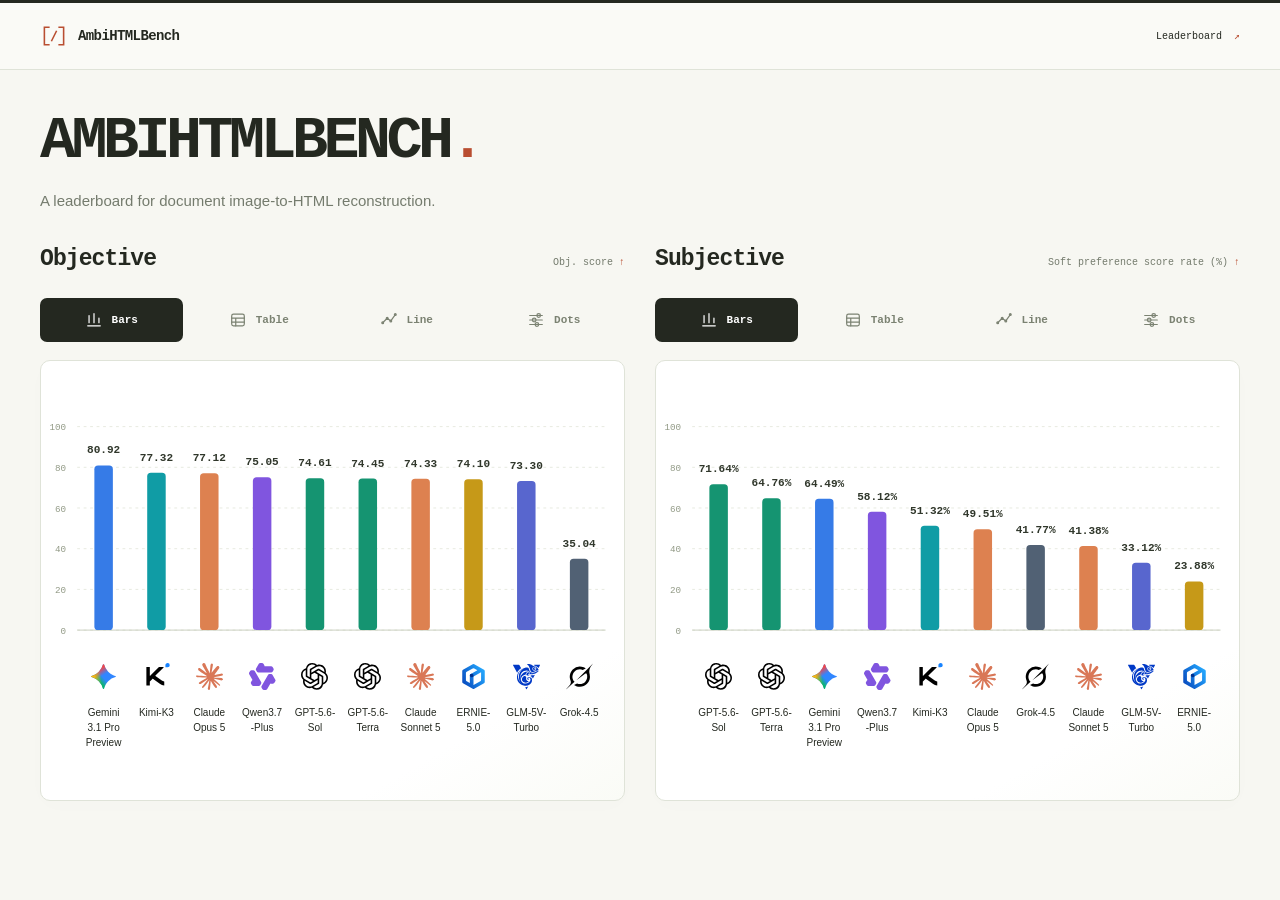
==== commit 66e99ea3: "Publish AmbiHTMLBench static website" ====
--- a/index.html
+++ b/index.html
@@ -6,9 +6,9 @@
   <meta name="theme-color" content="#f7f7f2">
   <title>AmbiHTMLBench</title>
   <meta name="description" content="A leaderboard for document image-to-HTML reconstruction.">
-  <link rel="icon" href="./assets/favicon.svg?v=48e2a8e56471" type="image/svg+xml">
-  <link rel="stylesheet" href="./assets/styles.css?v=48e2a8e56471">
-  <script type="module" src="./assets/app.js?v=48e2a8e56471"></script>
+  <link rel="icon" href="./assets/favicon.svg?v=e5171ca22604" type="image/svg+xml">
+  <link rel="stylesheet" href="./assets/styles.css?v=e5171ca22604">
+  <script type="module" src="./assets/app.js?v=e5171ca22604"></script>
 </head>
 <body id="top">
   <a class="skip-link" href="#leaderboard">Skip to leaderboard</a>
@@ -18,227 +18,227 @@
   </div></header>
   <main class="page-shell">
     <section class="intro" aria-labelledby="page-title"><h1 id="page-title">AMBIHTMLBENCH<span class="title-period">.</span></h1><p class="intro-copy">A leaderboard for document image-to-HTML reconstruction.</p></section>
-    <div id="leaderboard" class="leaderboards-grid"><section class="results board" id="objective" data-leaderboard data-board="objective" data-kind="objective" data-source="./data/leaderboard.json?v=48e2a8e56471" aria-labelledby="objective-title" aria-busy="false">
+    <div id="leaderboard" class="leaderboards-grid"><section class="results board" id="objective" data-leaderboard data-board="objective" data-kind="objective" data-source="./data/leaderboard.json?v=e5171ca22604" aria-labelledby="objective-title" aria-busy="false">
     <header class="board-header"><h2 id="objective-title">Objective</h2><p class="board-metric"><span data-field="chart-label">Obj. score</span> <span class="metric-direction" data-field="chart-direction" aria-label="Higher is better">↑</span></p></header>
     <fieldset class="view-tabs"><legend class="visually-hidden">Objective result view</legend><label class="view-tab" id="objective-label-bars"><input id="objective-view-bars" type="radio" name="view-objective" value="bars" aria-controls="objective-panel-bars" checked><svg viewBox="0 0 20 20" aria-hidden="true"><path d="M3 16.5h14M4.5 13V5M10 13V3M15.5 13V8"/></svg><span>Bars</span></label><label class="view-tab" id="objective-label-table"><input id="objective-view-table" type="radio" name="view-objective" value="table" aria-controls="objective-panel-table"><svg viewBox="0 0 20 20" aria-hidden="true"><rect x="3" y="3.5" width="14" height="13" rx="2"/><path d="M3 8h14M7.5 8v8.5M3 12.3h14"/></svg><span>Table</span></label><label class="view-tab" id="objective-label-line"><input id="objective-view-line" type="radio" name="view-objective" value="line" aria-controls="objective-panel-line"><svg viewBox="0 0 20 20" aria-hidden="true"><path d="m3 13 5-5 4 3 5-7"/><circle cx="3" cy="13" r="1"/><circle cx="8" cy="8" r="1"/><circle cx="12" cy="11" r="1"/><circle cx="17" cy="4" r="1"/></svg><span>Line</span></label><label class="view-tab" id="objective-label-dots"><input id="objective-view-dots" type="radio" name="view-objective" value="dots" aria-controls="objective-panel-dots"><svg viewBox="0 0 20 20" aria-hidden="true"><path d="M3 5h14M3 10h14M3 15h14"/><circle cx="13" cy="5" r="2"/><circle cx="8" cy="10" r="2"/><circle cx="11" cy="15" r="2"/></svg><span>Dots</span></label></fieldset>
     <section id="objective-panel-bars" data-panel="bars" class="view-panel chart-panel" aria-labelledby="objective-label-bars"><div data-chart="bars"><div class="chart-scroll" tabindex="0" role="region" aria-label="Bar chart"><div class="chart-canvas">
-    <svg class="score-chart" width="600" viewBox="0 0 600 282" role="group" aria-label="Bar chart"><g class="chart-tick"><line x1="40" x2="592" y1="252" y2="252"/><text x="28" y="256" text-anchor="end">0</text></g><g class="chart-tick"><line x1="40" x2="592" y1="208" y2="208"/><text x="28" y="212" text-anchor="end">20</text></g><g class="chart-tick"><line x1="40" x2="592" y1="164" y2="164"/><text x="28" y="168" text-anchor="end">40</text></g><g class="chart-tick"><line x1="40" x2="592" y1="120" y2="120"/><text x="28" y="124" text-anchor="end">60</text></g><g class="chart-tick"><line x1="40" x2="592" y1="76" y2="76"/><text x="28" y="80" text-anchor="end">80</text></g><g class="chart-tick"><line x1="40" x2="592" y1="32" y2="32"/><text x="28" y="36" text-anchor="end">100</text></g><line class="zero-line" x1="40" x2="592" y1="252" y2="252"/><g class="chart-mark color-gemini" data-model-index="0" tabindex="0" role="img" aria-label="Rank 1, Gemini 3.1 Pro Preview, Obj. score 80.92">
-      <rect class="bar-hit" x="32.599999999999994" y="32" width="70" height="220" rx="7"/>
-      <rect class="score-bar" x="57.599999999999994" y="73.97599999999998" width="20" height="178.024" rx="4" fill="#367be7"/>
-      <text class="chart-value" x="67.6" y="60.975999999999985" text-anchor="middle">80.92</text>
+    <svg class="score-chart" width="600" viewBox="0 0 600 282" role="group" aria-label="Bar chart"><g class="chart-tick"><line x1="24" x2="595.2" y1="252" y2="252"/><text x="12" y="256" text-anchor="end">0</text></g><g class="chart-tick"><line x1="24" x2="595.2" y1="208" y2="208"/><text x="12" y="212" text-anchor="end">20</text></g><g class="chart-tick"><line x1="24" x2="595.2" y1="164" y2="164"/><text x="12" y="168" text-anchor="end">40</text></g><g class="chart-tick"><line x1="24" x2="595.2" y1="120" y2="120"/><text x="12" y="124" text-anchor="end">60</text></g><g class="chart-tick"><line x1="24" x2="595.2" y1="76" y2="76"/><text x="12" y="80" text-anchor="end">80</text></g><g class="chart-tick"><line x1="24" x2="595.2" y1="32" y2="32"/><text x="12" y="36" text-anchor="end">100</text></g><line class="zero-line" x1="24" x2="595.2" y1="252" y2="252"/><g class="chart-mark color-gemini" data-model-index="0" tabindex="0" role="img" aria-label="Rank 1, Gemini 3.1 Pro Preview, Obj. score 80.92">
+      <rect class="bar-hit" x="17.560000000000002" y="32" width="70" height="220" rx="7"/>
+      <rect class="score-bar" x="42.56" y="73.97599999999998" width="20" height="178.024" rx="4" fill="#367be7"/>
+      <text class="chart-value" x="52.56" y="60.975999999999985" text-anchor="middle">80.92</text>
     </g><g class="chart-mark color-kimi" data-model-index="1" tabindex="0" role="img" aria-label="Rank 2, Kimi-K3, Obj. score 77.32">
-      <rect class="bar-hit" x="87.80000000000001" y="32" width="70" height="220" rx="7"/>
-      <rect class="score-bar" x="112.80000000000001" y="81.89600000000002" width="20" height="170.10399999999998" rx="4" fill="#109ca5"/>
-      <text class="chart-value" x="122.80000000000001" y="68.89600000000002" text-anchor="middle">77.32</text>
+      <rect class="bar-hit" x="74.68" y="32" width="70" height="220" rx="7"/>
+      <rect class="score-bar" x="99.68" y="81.89600000000002" width="20" height="170.10399999999998" rx="4" fill="#109ca5"/>
+      <text class="chart-value" x="109.68" y="68.89600000000002" text-anchor="middle">77.32</text>
     </g><g class="chart-mark color-claude" data-model-index="2" tabindex="0" role="img" aria-label="Rank 3, Claude Opus 5, Obj. score 77.12">
-      <rect class="bar-hit" x="143" y="32" width="70" height="220" rx="7"/>
-      <rect class="score-bar" x="168" y="82.33599999999998" width="20" height="169.66400000000002" rx="4" fill="#dd8150"/>
-      <text class="chart-value" x="178" y="69.33599999999998" text-anchor="middle">77.12</text>
+      <rect class="bar-hit" x="131.8" y="32" width="70" height="220" rx="7"/>
+      <rect class="score-bar" x="156.8" y="82.33599999999998" width="20" height="169.66400000000002" rx="4" fill="#dd8150"/>
+      <text class="chart-value" x="166.8" y="69.33599999999998" text-anchor="middle">77.12</text>
     </g><g class="chart-mark color-qwen" data-model-index="3" tabindex="0" role="img" aria-label="Rank 4, Qwen3.7-Plus, Obj. score 75.05">
-      <rect class="bar-hit" x="198.20000000000002" y="32" width="70" height="220" rx="7"/>
-      <rect class="score-bar" x="223.20000000000002" y="86.89" width="20" height="165.11" rx="4" fill="#8055df"/>
-      <text class="chart-value" x="233.20000000000002" y="73.89" text-anchor="middle">75.05</text>
+      <rect class="bar-hit" x="188.92000000000002" y="32" width="70" height="220" rx="7"/>
+      <rect class="score-bar" x="213.92000000000002" y="86.89" width="20" height="165.11" rx="4" fill="#8055df"/>
+      <text class="chart-value" x="223.92000000000002" y="73.89" text-anchor="middle">75.05</text>
     </g><g class="chart-mark color-gpt" data-model-index="4" tabindex="0" role="img" aria-label="Rank 5, GPT-5.6-Sol, Obj. score 74.61">
-      <rect class="bar-hit" x="253.39999999999998" y="32" width="70" height="220" rx="7"/>
-      <rect class="score-bar" x="278.4" y="87.85799999999999" width="20" height="164.142" rx="4" fill="#159471"/>
-      <text class="chart-value" x="288.4" y="74.85799999999999" text-anchor="middle">74.61</text>
+      <rect class="bar-hit" x="246.04000000000002" y="32" width="70" height="220" rx="7"/>
+      <rect class="score-bar" x="271.04" y="87.85799999999999" width="20" height="164.142" rx="4" fill="#159471"/>
+      <text class="chart-value" x="281.04" y="74.85799999999999" text-anchor="middle">74.61</text>
     </g><g class="chart-mark color-gpt" data-model-index="5" tabindex="0" role="img" aria-label="Rank 6, GPT-5.6-Terra, Obj. score 74.45">
-      <rect class="bar-hit" x="308.6" y="32" width="70" height="220" rx="7"/>
-      <rect class="score-bar" x="333.6" y="88.20999999999998" width="20" height="163.79000000000002" rx="4" fill="#159471"/>
-      <text class="chart-value" x="343.6" y="75.20999999999998" text-anchor="middle">74.45</text>
+      <rect class="bar-hit" x="303.16" y="32" width="70" height="220" rx="7"/>
+      <rect class="score-bar" x="328.16" y="88.20999999999998" width="20" height="163.79000000000002" rx="4" fill="#159471"/>
+      <text class="chart-value" x="338.16" y="75.20999999999998" text-anchor="middle">74.45</text>
     </g><g class="chart-mark color-claude" data-model-index="6" tabindex="0" role="img" aria-label="Rank 7, Claude Sonnet 5, Obj. score 74.33">
-      <rect class="bar-hit" x="363.8" y="32" width="70" height="220" rx="7"/>
-      <rect class="score-bar" x="388.8" y="88.47400000000002" width="20" height="163.52599999999998" rx="4" fill="#dd8150"/>
-      <text class="chart-value" x="398.8" y="75.47400000000002" text-anchor="middle">74.33</text>
+      <rect class="bar-hit" x="360.28000000000003" y="32" width="70" height="220" rx="7"/>
+      <rect class="score-bar" x="385.28000000000003" y="88.47400000000002" width="20" height="163.52599999999998" rx="4" fill="#dd8150"/>
+      <text class="chart-value" x="395.28000000000003" y="75.47400000000002" text-anchor="middle">74.33</text>
     </g><g class="chart-mark color-ernie" data-model-index="7" tabindex="0" role="img" aria-label="Rank 8, ERNIE-5.0, Obj. score 74.10">
-      <rect class="bar-hit" x="419" y="32" width="70" height="220" rx="7"/>
-      <rect class="score-bar" x="444" y="88.98000000000002" width="20" height="163.01999999999998" rx="4" fill="#c69918"/>
-      <text class="chart-value" x="454" y="75.98000000000002" text-anchor="middle">74.10</text>
+      <rect class="bar-hit" x="417.40000000000003" y="32" width="70" height="220" rx="7"/>
+      <rect class="score-bar" x="442.40000000000003" y="88.98000000000002" width="20" height="163.01999999999998" rx="4" fill="#c69918"/>
+      <text class="chart-value" x="452.40000000000003" y="75.98000000000002" text-anchor="middle">74.10</text>
     </g><g class="chart-mark color-glm" data-model-index="8" tabindex="0" role="img" aria-label="Rank 9, GLM-5V-Turbo, Obj. score 73.30">
-      <rect class="bar-hit" x="474.20000000000005" y="32" width="70" height="220" rx="7"/>
-      <rect class="score-bar" x="499.20000000000005" y="90.74000000000001" width="20" height="161.26" rx="4" fill="#5866ce"/>
-      <text class="chart-value" x="509.20000000000005" y="77.74000000000001" text-anchor="middle">73.30</text>
+      <rect class="bar-hit" x="474.52000000000004" y="32" width="70" height="220" rx="7"/>
+      <rect class="score-bar" x="499.52000000000004" y="90.74000000000001" width="20" height="161.26" rx="4" fill="#5866ce"/>
+      <text class="chart-value" x="509.52000000000004" y="77.74000000000001" text-anchor="middle">73.30</text>
     </g><g class="chart-mark color-grok" data-model-index="9" tabindex="0" role="img" aria-label="Rank 10, Grok-4.5, Obj. score 35.04">
-      <rect class="bar-hit" x="529.4" y="32" width="70" height="220" rx="7"/>
-      <rect class="score-bar" x="554.4" y="174.912" width="20" height="77.088" rx="4" fill="#516174"/>
-      <text class="chart-value" x="564.4" y="161.912" text-anchor="middle">35.04</text>
+      <rect class="bar-hit" x="531.6400000000001" y="32" width="70" height="220" rx="7"/>
+      <rect class="score-bar" x="556.6400000000001" y="174.912" width="20" height="77.088" rx="4" fill="#516174"/>
+      <text class="chart-value" x="566.6400000000001" y="161.912" text-anchor="middle">35.04</text>
     </g></svg>
-    <div class="chart-labels"><div class="chart-label color-gemini" data-model-index="0"><span class="chart-icon"><img src="./assets/brands/gemini-color.svg?v=48e2a8e56471" width="25" height="25" alt=""></span><span class="chart-model-name">Gemini 3.1 Pro Preview</span></div><div class="chart-label color-kimi" data-model-index="1"><span class="chart-icon"><img src="./assets/brands/kimi-color.svg?v=48e2a8e56471" width="25" height="25" alt=""></span><span class="chart-model-name">Kimi-K3</span></div><div class="chart-label color-claude" data-model-index="2"><span class="chart-icon"><img src="./assets/brands/claude-color.svg?v=48e2a8e56471" width="25" height="25" alt=""></span><span class="chart-model-name">Claude Opus 5</span></div><div class="chart-label color-qwen" data-model-index="3"><span class="chart-icon"><img src="./assets/brands/qwen-color.svg?v=48e2a8e56471" width="25" height="25" alt=""></span><span class="chart-model-name">Qwen3.7-Plus</span></div><div class="chart-label color-gpt" data-model-index="4"><span class="chart-icon"><img src="./assets/brands/openai.svg?v=48e2a8e56471" width="25" height="25" alt=""></span><span class="chart-model-name">GPT-5.6-Sol</span></div><div class="chart-label color-gpt" data-model-index="5"><span class="chart-icon"><img src="./assets/brands/openai.svg?v=48e2a8e56471" width="25" height="25" alt=""></span><span class="chart-model-name">GPT-5.6-Terra</span></div><div class="chart-label color-claude" data-model-index="6"><span class="chart-icon"><img src="./assets/brands/claude-color.svg?v=48e2a8e56471" width="25" height="25" alt=""></span><span class="chart-model-name">Claude Sonnet 5</span></div><div class="chart-label color-ernie" data-model-index="7"><span class="chart-icon"><img src="./assets/brands/wenxin-color.svg?v=48e2a8e56471" width="25" height="25" alt=""></span><span class="chart-model-name">ERNIE-5.0</span></div><div class="chart-label color-glm" data-model-index="8"><span class="chart-icon"><img src="./assets/brands/glmv-color.svg?v=48e2a8e56471" width="25" height="25" alt=""></span><span class="chart-model-name">GLM-5V-Turbo</span></div><div class="chart-label color-grok" data-model-index="9"><span class="chart-icon"><img src="./assets/brands/grok.svg?v=48e2a8e56471" width="25" height="25" alt=""></span><span class="chart-model-name">Grok-4.5</span></div></div>
+    <div class="chart-labels"><div class="chart-label color-gemini" data-model-index="0"><span class="chart-icon"><img src="./assets/brands/gemini-color.svg?v=e5171ca22604" width="25" height="25" alt=""></span><span class="chart-model-name">Gemini 3.1 Pro Preview</span></div><div class="chart-label color-kimi" data-model-index="1"><span class="chart-icon"><img src="./assets/brands/kimi-color.svg?v=e5171ca22604" width="25" height="25" alt=""></span><span class="chart-model-name">Kimi-K3</span></div><div class="chart-label color-claude" data-model-index="2"><span class="chart-icon"><img src="./assets/brands/claude-color.svg?v=e5171ca22604" width="25" height="25" alt=""></span><span class="chart-model-name">Claude Opus 5</span></div><div class="chart-label color-qwen" data-model-index="3"><span class="chart-icon"><img src="./assets/brands/qwen-color.svg?v=e5171ca22604" width="25" height="25" alt=""></span><span class="chart-model-name">Qwen3.7-Plus</span></div><div class="chart-label color-gpt" data-model-index="4"><span class="chart-icon"><img src="./assets/brands/openai.svg?v=e5171ca22604" width="25" height="25" alt=""></span><span class="chart-model-name">GPT-5.6-Sol</span></div><div class="chart-label color-gpt" data-model-index="5"><span class="chart-icon"><img src="./assets/brands/openai.svg?v=e5171ca22604" width="25" height="25" alt=""></span><span class="chart-model-name">GPT-5.6-Terra</span></div><div class="chart-label color-claude" data-model-index="6"><span class="chart-icon"><img src="./assets/brands/claude-color.svg?v=e5171ca22604" width="25" height="25" alt=""></span><span class="chart-model-name">Claude Sonnet 5</span></div><div class="chart-label color-ernie" data-model-index="7"><span class="chart-icon"><img src="./assets/brands/wenxin-color.svg?v=e5171ca22604" width="25" height="25" alt=""></span><span class="chart-model-name">ERNIE-5.0</span></div><div class="chart-label color-glm" data-model-index="8"><span class="chart-icon"><img src="./assets/brands/glmv-color.svg?v=e5171ca22604" width="25" height="25" alt=""></span><span class="chart-model-name">GLM-5V-Turbo</span></div><div class="chart-label color-grok" data-model-index="9"><span class="chart-icon"><img src="./assets/brands/grok.svg?v=e5171ca22604" width="25" height="25" alt=""></span><span class="chart-model-name">Grok-4.5</span></div></div>
   </div></div></div></section><section id="objective-panel-table" data-panel="table" class="view-panel table-panel" aria-labelledby="objective-label-table"><div class="table-frame"><table><caption class="visually-hidden">AmbiHTMLBench Objective rankings and scores</caption><colgroup><col class="col-rank"><col class="col-model"><col class="col-score"></colgroup><thead><tr><th scope="col" class="rank">Rank</th><th scope="col" class="model">Model</th><th scope="col" class="score">Score <span class="direction" data-field="direction" aria-label="Higher is better">↑</span></th></tr></thead><tbody><tr data-model-index="0" class="color-gemini">
       <td class="rank">1</td>
-      <th scope="row" class="model"><span class="model-identity"><span class="model-icon"><img src="./assets/brands/gemini-color.svg?v=48e2a8e56471" width="24" height="24" alt=""></span><span class="model-name">Gemini 3.1 Pro Preview</span></span></th>
+      <th scope="row" class="model"><span class="model-identity"><span class="model-icon"><img src="./assets/brands/gemini-color.svg?v=e5171ca22604" width="24" height="24" alt=""></span><span class="model-name">Gemini 3.1 Pro Preview</span></span></th>
       <td class="score"><span class="score-chip">80.92</span></td>
       
     </tr>
 <tr data-model-index="1" class="color-kimi">
       <td class="rank">2</td>
-      <th scope="row" class="model"><span class="model-identity"><span class="model-icon"><img src="./assets/brands/kimi-color.svg?v=48e2a8e56471" width="24" height="24" alt=""></span><span class="model-name">Kimi-K3</span></span></th>
+      <th scope="row" class="model"><span class="model-identity"><span class="model-icon"><img src="./assets/brands/kimi-color.svg?v=e5171ca22604" width="24" height="24" alt=""></span><span class="model-name">Kimi-K3</span></span></th>
       <td class="score"><span class="score-chip">77.32</span></td>
       
     </tr>
 <tr data-model-index="2" class="color-claude">
       <td class="rank">3</td>
-      <th scope="row" class="model"><span class="model-identity"><span class="model-icon"><img src="./assets/brands/claude-color.svg?v=48e2a8e56471" width="24" height="24" alt=""></span><span class="model-name">Claude Opus 5</span></span></th>
+      <th scope="row" class="model"><span class="model-identity"><span class="model-icon"><img src="./assets/brands/claude-color.svg?v=e5171ca22604" width="24" height="24" alt=""></span><span class="model-name">Claude Opus 5</span></span></th>
       <td class="score"><span class="score-chip">77.12</span></td>
       
     </tr>
 <tr data-model-index="3" class="color-qwen">
       <td class="rank">4</td>
-      <th scope="row" class="model"><span class="model-identity"><span class="model-icon"><img src="./assets/brands/qwen-color.svg?v=48e2a8e56471" width="24" height="24" alt=""></span><span class="model-name">Qwen3.7-Plus</span></span></th>
+      <th scope="row" class="model"><span class="model-identity"><span class="model-icon"><img src="./assets/brands/qwen-color.svg?v=e5171ca22604" width="24" height="24" alt=""></span><span class="model-name">Qwen3.7-Plus</span></span></th>
       <td class="score"><span class="score-chip">75.05</span></td>
       
     </tr>
 <tr data-model-index="4" class="color-gpt">
       <td class="rank">5</td>
-      <th scope="row" class="model"><span class="model-identity"><span class="model-icon"><img src="./assets/brands/openai.svg?v=48e2a8e56471" width="24" height="24" alt=""></span><span class="model-name">GPT-5.6-Sol</span></span></th>
+      <th scope="row" class="model"><span class="model-identity"><span class="model-icon"><img src="./assets/brands/openai.svg?v=e5171ca22604" width="24" height="24" alt=""></span><span class="model-name">GPT-5.6-Sol</span></span></th>
       <td class="score"><span class="score-chip">74.61</span></td>
       
     </tr>
 <tr data-model-index="5" class="color-gpt">
       <td class="rank">6</td>
-      <th scope="row" class="model"><span class="model-identity"><span class="model-icon"><img src="./assets/brands/openai.svg?v=48e2a8e56471" width="24" height="24" alt=""></span><span class="model-name">GPT-5.6-Terra</span></span></th>
+      <th scope="row" class="model"><span class="model-identity"><span class="model-icon"><img src="./assets/brands/openai.svg?v=e5171ca22604" width="24" height="24" alt=""></span><span class="model-name">GPT-5.6-Terra</span></span></th>
       <td class="score"><span class="score-chip">74.45</span></td>
       
     </tr>
 <tr data-model-index="6" class="color-claude">
       <td class="rank">7</td>
-      <th scope="row" class="model"><span class="model-identity"><span class="model-icon"><img src="./assets/brands/claude-color.svg?v=48e2a8e56471" width="24" height="24" alt=""></span><span class="model-name">Claude Sonnet 5</span></span></th>
+      <th scope="row" class="model"><span class="model-identity"><span class="model-icon"><img src="./assets/brands/claude-color.svg?v=e5171ca22604" width="24" height="24" alt=""></span><span class="model-name">Claude Sonnet 5</span></span></th>
       <td class="score"><span class="score-chip">74.33</span></td>
       
     </tr>
 <tr data-model-index="7" class="color-ernie">
       <td class="rank">8</td>
-      <th scope="row" class="model"><span class="model-identity"><span class="model-icon"><img src="./assets/brands/wenxin-color.svg?v=48e2a8e56471" width="24" height="24" alt=""></span><span class="model-name">ERNIE-5.0</span></span></th>
+      <th scope="row" class="model"><span class="model-identity"><span class="model-icon"><img src="./assets/brands/wenxin-color.svg?v=e5171ca22604" width="24" height="24" alt=""></span><span class="model-name">ERNIE-5.0</span></span></th>
       <td class="score"><span class="score-chip">74.10</span></td>
       
     </tr>
 <tr data-model-index="8" class="color-glm">
       <td class="rank">9</td>
-      <th scope="row" class="model"><span class="model-identity"><span class="model-icon"><img src="./assets/brands/glmv-color.svg?v=48e2a8e56471" width="24" height="24" alt=""></span><span class="model-name">GLM-5V-Turbo</span></span></th>
+      <th scope="row" class="model"><span class="model-identity"><span class="model-icon"><img src="./assets/brands/glmv-color.svg?v=e5171ca22604" width="24" height="24" alt=""></span><span class="model-name">GLM-5V-Turbo</span></span></th>
       <td class="score"><span class="score-chip">73.30</span></td>
       
     </tr>
 <tr data-model-index="9" class="color-grok">
       <td class="rank">10</td>
-      <th scope="row" class="model"><span class="model-identity"><span class="model-icon"><img src="./assets/brands/grok.svg?v=48e2a8e56471" width="24" height="24" alt=""></span><span class="model-name">Grok-4.5</span></span></th>
+      <th scope="row" class="model"><span class="model-identity"><span class="model-icon"><img src="./assets/brands/grok.svg?v=e5171ca22604" width="24" height="24" alt=""></span><span class="model-name">Grok-4.5</span></span></th>
       <td class="score"><span class="score-chip">35.04</span></td>
       
     </tr></tbody></table></div></section><section id="objective-panel-line" data-panel="line" class="view-panel chart-panel" aria-labelledby="objective-label-line"><div data-chart="line"><div class="chart-scroll" tabindex="0" role="region" aria-label="Line chart"><div class="chart-canvas">
-    <svg class="score-chart" width="600" viewBox="0 0 600 282" role="group" aria-label="Line chart"><g class="chart-tick"><line x1="40" x2="592" y1="252" y2="252"/><text x="28" y="256" text-anchor="end">0</text></g><g class="chart-tick"><line x1="40" x2="592" y1="208" y2="208"/><text x="28" y="212" text-anchor="end">20</text></g><g class="chart-tick"><line x1="40" x2="592" y1="164" y2="164"/><text x="28" y="168" text-anchor="end">40</text></g><g class="chart-tick"><line x1="40" x2="592" y1="120" y2="120"/><text x="28" y="124" text-anchor="end">60</text></g><g class="chart-tick"><line x1="40" x2="592" y1="76" y2="76"/><text x="28" y="80" text-anchor="end">80</text></g><g class="chart-tick"><line x1="40" x2="592" y1="32" y2="32"/><text x="28" y="36" text-anchor="end">100</text></g><line class="zero-line" x1="40" x2="592" y1="252" y2="252"/><defs><linearGradient id="objective-line-color" gradientUnits="userSpaceOnUse" x1="67.6" x2="564.4"><stop offset="0" stop-color="#367be7"/><stop offset="0.1111111111111111" stop-color="#109ca5"/><stop offset="0.2222222222222222" stop-color="#dd8150"/><stop offset="0.3333333333333333" stop-color="#8055df"/><stop offset="0.4444444444444444" stop-color="#159471"/><stop offset="0.5555555555555556" stop-color="#159471"/><stop offset="0.6666666666666666" stop-color="#dd8150"/><stop offset="0.7777777777777778" stop-color="#c69918"/><stop offset="0.8888888888888888" stop-color="#5866ce"/><stop offset="1" stop-color="#516174"/></linearGradient><linearGradient id="objective-line-area" x2="0" y2="1"><stop stop-color="#8292a7" stop-opacity=".12"/><stop offset="1" stop-color="#8292a7" stop-opacity="0"/></linearGradient></defs><path class="line-area" d="M67.6,73.97599999999998 L122.80000000000001,81.89600000000002 L178,82.33599999999998 L233.20000000000002,86.89 L288.4,87.85799999999999 L343.6,88.20999999999998 L398.8,88.47400000000002 L454,88.98000000000002 L509.20000000000005,90.74000000000001 L564.4,174.912 L564.4,252 L67.6,252 Z" fill="url(#objective-line-area)"/><path class="score-line" d="M67.6,73.97599999999998 L122.80000000000001,81.89600000000002 L178,82.33599999999998 L233.20000000000002,86.89 L288.4,87.85799999999999 L343.6,88.20999999999998 L398.8,88.47400000000002 L454,88.98000000000002 L509.20000000000005,90.74000000000001 L564.4,174.912" pathLength="1" stroke="url(#objective-line-color)"/><g class="chart-mark color-gemini" data-model-index="0" tabindex="0" role="img" aria-label="Rank 1, Gemini 3.1 Pro Preview, Obj. score 80.92"><circle class="point-halo" cx="67.6" cy="73.97599999999998" r="14" fill="#367be7"/><circle class="line-point" cx="67.6" cy="73.97599999999998" r="6" fill="#367be7"/><text class="chart-value" x="67.6" y="53.975999999999985" text-anchor="middle">80.92</text></g><g class="chart-mark color-kimi" data-model-index="1" tabindex="0" role="img" aria-label="Rank 2, Kimi-K3, Obj. score 77.32"><circle class="point-halo" cx="122.80000000000001" cy="81.89600000000002" r="14" fill="#109ca5"/><circle class="line-point" cx="122.80000000000001" cy="81.89600000000002" r="6" fill="#109ca5"/><text class="chart-value" x="122.80000000000001" y="61.896000000000015" text-anchor="middle">77.32</text></g><g class="chart-mark color-claude" data-model-index="2" tabindex="0" role="img" aria-label="Rank 3, Claude Opus 5, Obj. score 77.12"><circle class="point-halo" cx="178" cy="82.33599999999998" r="14" fill="#dd8150"/><circle class="line-point" cx="178" cy="82.33599999999998" r="6" fill="#dd8150"/><text class="chart-value" x="178" y="62.335999999999984" text-anchor="middle">77.12</text></g><g class="chart-mark color-qwen" data-model-index="3" tabindex="0" role="img" aria-label="Rank 4, Qwen3.7-Plus, Obj. score 75.05"><circle class="point-halo" cx="233.20000000000002" cy="86.89" r="14" fill="#8055df"/><circle class="line-point" cx="233.20000000000002" cy="86.89" r="6" fill="#8055df"/><text class="chart-value" x="233.20000000000002" y="66.89" text-anchor="middle">75.05</text></g><g class="chart-mark color-gpt" data-model-index="4" tabindex="0" role="img" aria-label="Rank 5, GPT-5.6-Sol, Obj. score 74.61"><circle class="point-halo" cx="288.4" cy="87.85799999999999" r="14" fill="#159471"/><circle class="line-point" cx="288.4" cy="87.85799999999999" r="6" fill="#159471"/><text class="chart-value" x="288.4" y="67.85799999999999" text-anchor="middle">74.61</text></g><g class="chart-mark color-gpt" data-model-index="5" tabindex="0" role="img" aria-label="Rank 6, GPT-5.6-Terra, Obj. score 74.45"><circle class="point-halo" cx="343.6" cy="88.20999999999998" r="14" fill="#159471"/><circle class="line-point" cx="343.6" cy="88.20999999999998" r="6" fill="#159471"/><text class="chart-value" x="343.6" y="68.20999999999998" text-anchor="middle">74.45</text></g><g class="chart-mark color-claude" data-model-index="6" tabindex="0" role="img" aria-label="Rank 7, Claude Sonnet 5, Obj. score 74.33"><circle class="point-halo" cx="398.8" cy="88.47400000000002" r="14" fill="#dd8150"/><circle class="line-point" cx="398.8" cy="88.47400000000002" r="6" fill="#dd8150"/><text class="chart-value" x="398.8" y="68.47400000000002" text-anchor="middle">74.33</text></g><g class="chart-mark color-ernie" data-model-index="7" tabindex="0" role="img" aria-label="Rank 8, ERNIE-5.0, Obj. score 74.10"><circle class="point-halo" cx="454" cy="88.98000000000002" r="14" fill="#c69918"/><circle class="line-point" cx="454" cy="88.98000000000002" r="6" fill="#c69918"/><text class="chart-value" x="454" y="68.98000000000002" text-anchor="middle">74.10</text></g><g class="chart-mark color-glm" data-model-index="8" tabindex="0" role="img" aria-label="Rank 9, GLM-5V-Turbo, Obj. score 73.30"><circle class="point-halo" cx="509.20000000000005" cy="90.74000000000001" r="14" fill="#5866ce"/><circle class="line-point" cx="509.20000000000005" cy="90.74000000000001" r="6" fill="#5866ce"/><text class="chart-value" x="509.20000000000005" y="70.74000000000001" text-anchor="middle">73.30</text></g><g class="chart-mark color-grok" data-model-index="9" tabindex="0" role="img" aria-label="Rank 10, Grok-4.5, Obj. score 35.04"><circle class="point-halo" cx="564.4" cy="174.912" r="14" fill="#516174"/><circle class="line-point" cx="564.4" cy="174.912" r="6" fill="#516174"/><text class="chart-value" x="564.4" y="154.912" text-anchor="middle">35.04</text></g></svg>
-    <div class="chart-labels"><div class="chart-label color-gemini" data-model-index="0"><span class="chart-icon"><img src="./assets/brands/gemini-color.svg?v=48e2a8e56471" width="25" height="25" alt=""></span><span class="chart-model-name">Gemini 3.1 Pro Preview</span></div><div class="chart-label color-kimi" data-model-index="1"><span class="chart-icon"><img src="./assets/brands/kimi-color.svg?v=48e2a8e56471" width="25" height="25" alt=""></span><span class="chart-model-name">Kimi-K3</span></div><div class="chart-label color-claude" data-model-index="2"><span class="chart-icon"><img src="./assets/brands/claude-color.svg?v=48e2a8e56471" width="25" height="25" alt=""></span><span class="chart-model-name">Claude Opus 5</span></div><div class="chart-label color-qwen" data-model-index="3"><span class="chart-icon"><img src="./assets/brands/qwen-color.svg?v=48e2a8e56471" width="25" height="25" alt=""></span><span class="chart-model-name">Qwen3.7-Plus</span></div><div class="chart-label color-gpt" data-model-index="4"><span class="chart-icon"><img src="./assets/brands/openai.svg?v=48e2a8e56471" width="25" height="25" alt=""></span><span class="chart-model-name">GPT-5.6-Sol</span></div><div class="chart-label color-gpt" data-model-index="5"><span class="chart-icon"><img src="./assets/brands/openai.svg?v=48e2a8e56471" width="25" height="25" alt=""></span><span class="chart-model-name">GPT-5.6-Terra</span></div><div class="chart-label color-claude" data-model-index="6"><span class="chart-icon"><img src="./assets/brands/claude-color.svg?v=48e2a8e56471" width="25" height="25" alt=""></span><span class="chart-model-name">Claude Sonnet 5</span></div><div class="chart-label color-ernie" data-model-index="7"><span class="chart-icon"><img src="./assets/brands/wenxin-color.svg?v=48e2a8e56471" width="25" height="25" alt=""></span><span class="chart-model-name">ERNIE-5.0</span></div><div class="chart-label color-glm" data-model-index="8"><span class="chart-icon"><img src="./assets/brands/glmv-color.svg?v=48e2a8e56471" width="25" height="25" alt=""></span><span class="chart-model-name">GLM-5V-Turbo</span></div><div class="chart-label color-grok" data-model-index="9"><span class="chart-icon"><img src="./assets/brands/grok.svg?v=48e2a8e56471" width="25" height="25" alt=""></span><span class="chart-model-name">Grok-4.5</span></div></div>
-  </div></div></div></section><section id="objective-panel-dots" data-panel="dots" class="view-panel chart-panel" aria-labelledby="objective-label-dots"><div data-chart="dots"><div class="dot-chart"><div class="dot-axis" aria-hidden="true"><span></span><svg width="100%" height="28"><g class="dot-tick"><text x="6%" y="17" text-anchor="middle">0</text></g><g class="dot-tick"><text x="23.599999999999994%" y="17" text-anchor="middle">20</text></g><g class="dot-tick"><text x="41.2%" y="17" text-anchor="middle">40</text></g><g class="dot-tick"><text x="58.8%" y="17" text-anchor="middle">60</text></g><g class="dot-tick"><text x="76.4%" y="17" text-anchor="middle">80</text></g><g class="dot-tick"><text x="94%" y="17" text-anchor="middle">100</text></g></svg><span></span></div><div role="list"><div class="dot-row color-gemini" data-model-index="0" role="listitem"><span class="model-identity"><span class="dot-icon"><img src="./assets/brands/gemini-color.svg?v=48e2a8e56471" width="22" height="22" alt=""></span><span class="model-name">Gemini 3.1 Pro Preview</span></span><svg class="dot-plot" width="100%" height="32" aria-hidden="true"><line class="dot-grid" x1="6%" x2="6%" y1="0" y2="32"/><line class="dot-grid" x1="23.599999999999994%" x2="23.599999999999994%" y1="0" y2="32"/><line class="dot-grid" x1="41.2%" x2="41.2%" y1="0" y2="32"/><line class="dot-grid" x1="58.8%" x2="58.8%" y1="0" y2="32"/><line class="dot-grid" x1="76.4%" x2="76.4%" y1="0" y2="32"/><line class="dot-grid" x1="94%" x2="94%" y1="0" y2="32"/><line class="dot-stem" x1="6%" x2="77.20960000000001%" y1="16" y2="16"/><circle class="dot-halo" cx="77.20960000000001%" cy="16" r="10"/><circle class="dot-point" cx="77.20960000000001%" cy="16" r="5"/></svg><span class="dot-value">80.92</span></div><div class="dot-row color-kimi" data-model-index="1" role="listitem"><span class="model-identity"><span class="dot-icon"><img src="./assets/brands/kimi-color.svg?v=48e2a8e56471" width="22" height="22" alt=""></span><span class="model-name">Kimi-K3</span></span><svg class="dot-plot" width="100%" height="32" aria-hidden="true"><line class="dot-grid" x1="6%" x2="6%" y1="0" y2="32"/><line class="dot-grid" x1="23.599999999999994%" x2="23.599999999999994%" y1="0" y2="32"/><line class="dot-grid" x1="41.2%" x2="41.2%" y1="0" y2="32"/><line class="dot-grid" x1="58.8%" x2="58.8%" y1="0" y2="32"/><line class="dot-grid" x1="76.4%" x2="76.4%" y1="0" y2="32"/><line class="dot-grid" x1="94%" x2="94%" y1="0" y2="32"/><line class="dot-stem" x1="6%" x2="74.04159999999999%" y1="16" y2="16"/><circle class="dot-halo" cx="74.04159999999999%" cy="16" r="10"/><circle class="dot-point" cx="74.04159999999999%" cy="16" r="5"/></svg><span class="dot-value">77.32</span></div><div class="dot-row color-claude" data-model-index="2" role="listitem"><span class="model-identity"><span class="dot-icon"><img src="./assets/brands/claude-color.svg?v=48e2a8e56471" width="22" height="22" alt=""></span><span class="model-name">Claude Opus 5</span></span><svg class="dot-plot" width="100%" height="32" aria-hidden="true"><line class="dot-grid" x1="6%" x2="6%" y1="0" y2="32"/><line class="dot-grid" x1="23.599999999999994%" x2="23.599999999999994%" y1="0" y2="32"/><line class="dot-grid" x1="41.2%" x2="41.2%" y1="0" y2="32"/><line class="dot-grid" x1="58.8%" x2="58.8%" y1="0" y2="32"/><line class="dot-grid" x1="76.4%" x2="76.4%" y1="0" y2="32"/><line class="dot-grid" x1="94%" x2="94%" y1="0" y2="32"/><line class="dot-stem" x1="6%" x2="73.86560000000001%" y1="16" y2="16"/><circle class="dot-halo" cx="73.86560000000001%" cy="16" r="10"/><circle class="dot-point" cx="73.86560000000001%" cy="16" r="5"/></svg><span class="dot-value">77.12</span></div><div class="dot-row color-qwen" data-model-index="3" role="listitem"><span class="model-identity"><span class="dot-icon"><img src="./assets/brands/qwen-color.svg?v=48e2a8e56471" width="22" height="22" alt=""></span><span class="model-name">Qwen3.7-Plus</span></span><svg class="dot-plot" width="100%" height="32" aria-hidden="true"><line class="dot-grid" x1="6%" x2="6%" y1="0" y2="32"/><line class="dot-grid" x1="23.599999999999994%" x2="23.599999999999994%" y1="0" y2="32"/><line class="dot-grid" x1="41.2%" x2="41.2%" y1="0" y2="32"/><line class="dot-grid" x1="58.8%" x2="58.8%" y1="0" y2="32"/><line class="dot-grid" x1="76.4%" x2="76.4%" y1="0" y2="32"/><line class="dot-grid" x1="94%" x2="94%" y1="0" y2="32"/><line class="dot-stem" x1="6%" x2="72.044%" y1="16" y2="16"/><circle class="dot-halo" cx="72.044%" cy="16" r="10"/><circle class="dot-point" cx="72.044%" cy="16" r="5"/></svg><span class="dot-value">75.05</span></div><div class="dot-row color-gpt" data-model-index="4" role="listitem"><span class="model-identity"><span class="dot-icon"><img src="./assets/brands/openai.svg?v=48e2a8e56471" width="22" height="22" alt=""></span><span class="model-name">GPT-5.6-Sol</span></span><svg class="dot-plot" width="100%" height="32" aria-hidden="true"><line class="dot-grid" x1="6%" x2="6%" y1="0" y2="32"/><line class="dot-grid" x1="23.599999999999994%" x2="23.599999999999994%" y1="0" y2="32"/><line class="dot-grid" x1="41.2%" x2="41.2%" y1="0" y2="32"/><line class="dot-grid" x1="58.8%" x2="58.8%" y1="0" y2="32"/><line class="dot-grid" x1="76.4%" x2="76.4%" y1="0" y2="32"/><line class="dot-grid" x1="94%" x2="94%" y1="0" y2="32"/><line class="dot-stem" x1="6%" x2="71.6568%" y1="16" y2="16"/><circle class="dot-halo" cx="71.6568%" cy="16" r="10"/><circle class="dot-point" cx="71.6568%" cy="16" r="5"/></svg><span class="dot-value">74.61</span></div><div class="dot-row color-gpt" data-model-index="5" role="listitem"><span class="model-identity"><span class="dot-icon"><img src="./assets/brands/openai.svg?v=48e2a8e56471" width="22" height="22" alt=""></span><span class="model-name">GPT-5.6-Terra</span></span><svg class="dot-plot" width="100%" height="32" aria-hidden="true"><line class="dot-grid" x1="6%" x2="6%" y1="0" y2="32"/><line class="dot-grid" x1="23.599999999999994%" x2="23.599999999999994%" y1="0" y2="32"/><line class="dot-grid" x1="41.2%" x2="41.2%" y1="0" y2="32"/><line class="dot-grid" x1="58.8%" x2="58.8%" y1="0" y2="32"/><line class="dot-grid" x1="76.4%" x2="76.4%" y1="0" y2="32"/><line class="dot-grid" x1="94%" x2="94%" y1="0" y2="32"/><line class="dot-stem" x1="6%" x2="71.516%" y1="16" y2="16"/><circle class="dot-halo" cx="71.516%" cy="16" r="10"/><circle class="dot-point" cx="71.516%" cy="16" r="5"/></svg><span class="dot-value">74.45</span></div><div class="dot-row color-claude" data-model-index="6" role="listitem"><span class="model-identity"><span class="dot-icon"><img src="./assets/brands/claude-color.svg?v=48e2a8e56471" width="22" height="22" alt=""></span><span class="model-name">Claude Sonnet 5</span></span><svg class="dot-plot" width="100%" height="32" aria-hidden="true"><line class="dot-grid" x1="6%" x2="6%" y1="0" y2="32"/><line class="dot-grid" x1="23.599999999999994%" x2="23.599999999999994%" y1="0" y2="32"/><line class="dot-grid" x1="41.2%" x2="41.2%" y1="0" y2="32"/><line class="dot-grid" x1="58.8%" x2="58.8%" y1="0" y2="32"/><line class="dot-grid" x1="76.4%" x2="76.4%" y1="0" y2="32"/><line class="dot-grid" x1="94%" x2="94%" y1="0" y2="32"/><line class="dot-stem" x1="6%" x2="71.4104%" y1="16" y2="16"/><circle class="dot-halo" cx="71.4104%" cy="16" r="10"/><circle class="dot-point" cx="71.4104%" cy="16" r="5"/></svg><span class="dot-value">74.33</span></div><div class="dot-row color-ernie" data-model-index="7" role="listitem"><span class="model-identity"><span class="dot-icon"><img src="./assets/brands/wenxin-color.svg?v=48e2a8e56471" width="22" height="22" alt=""></span><span class="model-name">ERNIE-5.0</span></span><svg class="dot-plot" width="100%" height="32" aria-hidden="true"><line class="dot-grid" x1="6%" x2="6%" y1="0" y2="32"/><line class="dot-grid" x1="23.599999999999994%" x2="23.599999999999994%" y1="0" y2="32"/><line class="dot-grid" x1="41.2%" x2="41.2%" y1="0" y2="32"/><line class="dot-grid" x1="58.8%" x2="58.8%" y1="0" y2="32"/><line class="dot-grid" x1="76.4%" x2="76.4%" y1="0" y2="32"/><line class="dot-grid" x1="94%" x2="94%" y1="0" y2="32"/><line class="dot-stem" x1="6%" x2="71.20799999999998%" y1="16" y2="16"/><circle class="dot-halo" cx="71.20799999999998%" cy="16" r="10"/><circle class="dot-point" cx="71.20799999999998%" cy="16" r="5"/></svg><span class="dot-value">74.10</span></div><div class="dot-row color-glm" data-model-index="8" role="listitem"><span class="model-identity"><span class="dot-icon"><img src="./assets/brands/glmv-color.svg?v=48e2a8e56471" width="22" height="22" alt=""></span><span class="model-name">GLM-5V-Turbo</span></span><svg class="dot-plot" width="100%" height="32" aria-hidden="true"><line class="dot-grid" x1="6%" x2="6%" y1="0" y2="32"/><line class="dot-grid" x1="23.599999999999994%" x2="23.599999999999994%" y1="0" y2="32"/><line class="dot-grid" x1="41.2%" x2="41.2%" y1="0" y2="32"/><line class="dot-grid" x1="58.8%" x2="58.8%" y1="0" y2="32"/><line class="dot-grid" x1="76.4%" x2="76.4%" y1="0" y2="32"/><line class="dot-grid" x1="94%" x2="94%" y1="0" y2="32"/><line class="dot-stem" x1="6%" x2="70.504%" y1="16" y2="16"/><circle class="dot-halo" cx="70.504%" cy="16" r="10"/><circle class="dot-point" cx="70.504%" cy="16" r="5"/></svg><span class="dot-value">73.30</span></div><div class="dot-row color-grok" data-model-index="9" role="listitem"><span class="model-identity"><span class="dot-icon"><img src="./assets/brands/grok.svg?v=48e2a8e56471" width="22" height="22" alt=""></span><span class="model-name">Grok-4.5</span></span><svg class="dot-plot" width="100%" height="32" aria-hidden="true"><line class="dot-grid" x1="6%" x2="6%" y1="0" y2="32"/><line class="dot-grid" x1="23.599999999999994%" x2="23.599999999999994%" y1="0" y2="32"/><line class="dot-grid" x1="41.2%" x2="41.2%" y1="0" y2="32"/><line class="dot-grid" x1="58.8%" x2="58.8%" y1="0" y2="32"/><line class="dot-grid" x1="76.4%" x2="76.4%" y1="0" y2="32"/><line class="dot-grid" x1="94%" x2="94%" y1="0" y2="32"/><line class="dot-stem" x1="6%" x2="36.83519999999999%" y1="16" y2="16"/><circle class="dot-halo" cx="36.83519999999999%" cy="16" r="10"/><circle class="dot-point" cx="36.83519999999999%" cy="16" r="5"/></svg><span class="dot-value">35.04</span></div></div></div></div></section>
+    <svg class="score-chart" width="600" viewBox="0 0 600 282" role="group" aria-label="Line chart"><g class="chart-tick"><line x1="24" x2="595.2" y1="252" y2="252"/><text x="12" y="256" text-anchor="end">0</text></g><g class="chart-tick"><line x1="24" x2="595.2" y1="208" y2="208"/><text x="12" y="212" text-anchor="end">20</text></g><g class="chart-tick"><line x1="24" x2="595.2" y1="164" y2="164"/><text x="12" y="168" text-anchor="end">40</text></g><g class="chart-tick"><line x1="24" x2="595.2" y1="120" y2="120"/><text x="12" y="124" text-anchor="end">60</text></g><g class="chart-tick"><line x1="24" x2="595.2" y1="76" y2="76"/><text x="12" y="80" text-anchor="end">80</text></g><g class="chart-tick"><line x1="24" x2="595.2" y1="32" y2="32"/><text x="12" y="36" text-anchor="end">100</text></g><line class="zero-line" x1="24" x2="595.2" y1="252" y2="252"/><defs><linearGradient id="objective-line-color" gradientUnits="userSpaceOnUse" x1="52.56" x2="566.6400000000001"><stop offset="0" stop-color="#367be7"/><stop offset="0.1111111111111111" stop-color="#109ca5"/><stop offset="0.2222222222222222" stop-color="#dd8150"/><stop offset="0.3333333333333333" stop-color="#8055df"/><stop offset="0.4444444444444444" stop-color="#159471"/><stop offset="0.5555555555555556" stop-color="#159471"/><stop offset="0.6666666666666666" stop-color="#dd8150"/><stop offset="0.7777777777777778" stop-color="#c69918"/><stop offset="0.8888888888888888" stop-color="#5866ce"/><stop offset="1" stop-color="#516174"/></linearGradient><linearGradient id="objective-line-area" x2="0" y2="1"><stop stop-color="#8292a7" stop-opacity=".12"/><stop offset="1" stop-color="#8292a7" stop-opacity="0"/></linearGradient></defs><path class="line-area" d="M52.56,73.97599999999998 L109.68,81.89600000000002 L166.8,82.33599999999998 L223.92000000000002,86.89 L281.04,87.85799999999999 L338.16,88.20999999999998 L395.28000000000003,88.47400000000002 L452.40000000000003,88.98000000000002 L509.52000000000004,90.74000000000001 L566.6400000000001,174.912 L566.6400000000001,252 L52.56,252 Z" fill="url(#objective-line-area)"/><path class="score-line" d="M52.56,73.97599999999998 L109.68,81.89600000000002 L166.8,82.33599999999998 L223.92000000000002,86.89 L281.04,87.85799999999999 L338.16,88.20999999999998 L395.28000000000003,88.47400000000002 L452.40000000000003,88.98000000000002 L509.52000000000004,90.74000000000001 L566.6400000000001,174.912" pathLength="1" stroke="url(#objective-line-color)"/><g class="chart-mark color-gemini" data-model-index="0" tabindex="0" role="img" aria-label="Rank 1, Gemini 3.1 Pro Preview, Obj. score 80.92"><circle class="point-halo" cx="52.56" cy="73.97599999999998" r="14" fill="#367be7"/><circle class="line-point" cx="52.56" cy="73.97599999999998" r="6" fill="#367be7"/><text class="chart-value" x="52.56" y="53.975999999999985" text-anchor="middle">80.92</text></g><g class="chart-mark color-kimi" data-model-index="1" tabindex="0" role="img" aria-label="Rank 2, Kimi-K3, Obj. score 77.32"><circle class="point-halo" cx="109.68" cy="81.89600000000002" r="14" fill="#109ca5"/><circle class="line-point" cx="109.68" cy="81.89600000000002" r="6" fill="#109ca5"/><text class="chart-value" x="109.68" y="61.896000000000015" text-anchor="middle">77.32</text></g><g class="chart-mark color-claude" data-model-index="2" tabindex="0" role="img" aria-label="Rank 3, Claude Opus 5, Obj. score 77.12"><circle class="point-halo" cx="166.8" cy="82.33599999999998" r="14" fill="#dd8150"/><circle class="line-point" cx="166.8" cy="82.33599999999998" r="6" fill="#dd8150"/><text class="chart-value" x="166.8" y="62.335999999999984" text-anchor="middle">77.12</text></g><g class="chart-mark color-qwen" data-model-index="3" tabindex="0" role="img" aria-label="Rank 4, Qwen3.7-Plus, Obj. score 75.05"><circle class="point-halo" cx="223.92000000000002" cy="86.89" r="14" fill="#8055df"/><circle class="line-point" cx="223.92000000000002" cy="86.89" r="6" fill="#8055df"/><text class="chart-value" x="223.92000000000002" y="66.89" text-anchor="middle">75.05</text></g><g class="chart-mark color-gpt" data-model-index="4" tabindex="0" role="img" aria-label="Rank 5, GPT-5.6-Sol, Obj. score 74.61"><circle class="point-halo" cx="281.04" cy="87.85799999999999" r="14" fill="#159471"/><circle class="line-point" cx="281.04" cy="87.85799999999999" r="6" fill="#159471"/><text class="chart-value" x="281.04" y="67.85799999999999" text-anchor="middle">74.61</text></g><g class="chart-mark color-gpt" data-model-index="5" tabindex="0" role="img" aria-label="Rank 6, GPT-5.6-Terra, Obj. score 74.45"><circle class="point-halo" cx="338.16" cy="88.20999999999998" r="14" fill="#159471"/><circle class="line-point" cx="338.16" cy="88.20999999999998" r="6" fill="#159471"/><text class="chart-value" x="338.16" y="68.20999999999998" text-anchor="middle">74.45</text></g><g class="chart-mark color-claude" data-model-index="6" tabindex="0" role="img" aria-label="Rank 7, Claude Sonnet 5, Obj. score 74.33"><circle class="point-halo" cx="395.28000000000003" cy="88.47400000000002" r="14" fill="#dd8150"/><circle class="line-point" cx="395.28000000000003" cy="88.47400000000002" r="6" fill="#dd8150"/><text class="chart-value" x="395.28000000000003" y="68.47400000000002" text-anchor="middle">74.33</text></g><g class="chart-mark color-ernie" data-model-index="7" tabindex="0" role="img" aria-label="Rank 8, ERNIE-5.0, Obj. score 74.10"><circle class="point-halo" cx="452.40000000000003" cy="88.98000000000002" r="14" fill="#c69918"/><circle class="line-point" cx="452.40000000000003" cy="88.98000000000002" r="6" fill="#c69918"/><text class="chart-value" x="452.40000000000003" y="68.98000000000002" text-anchor="middle">74.10</text></g><g class="chart-mark color-glm" data-model-index="8" tabindex="0" role="img" aria-label="Rank 9, GLM-5V-Turbo, Obj. score 73.30"><circle class="point-halo" cx="509.52000000000004" cy="90.74000000000001" r="14" fill="#5866ce"/><circle class="line-point" cx="509.52000000000004" cy="90.74000000000001" r="6" fill="#5866ce"/><text class="chart-value" x="509.52000000000004" y="70.74000000000001" text-anchor="middle">73.30</text></g><g class="chart-mark color-grok" data-model-index="9" tabindex="0" role="img" aria-label="Rank 10, Grok-4.5, Obj. score 35.04"><circle class="point-halo" cx="566.6400000000001" cy="174.912" r="14" fill="#516174"/><circle class="line-point" cx="566.6400000000001" cy="174.912" r="6" fill="#516174"/><text class="chart-value" x="566.6400000000001" y="154.912" text-anchor="middle">35.04</text></g></svg>
+    <div class="chart-labels"><div class="chart-label color-gemini" data-model-index="0"><span class="chart-icon"><img src="./assets/brands/gemini-color.svg?v=e5171ca22604" width="25" height="25" alt=""></span><span class="chart-model-name">Gemini 3.1 Pro Preview</span></div><div class="chart-label color-kimi" data-model-index="1"><span class="chart-icon"><img src="./assets/brands/kimi-color.svg?v=e5171ca22604" width="25" height="25" alt=""></span><span class="chart-model-name">Kimi-K3</span></div><div class="chart-label color-claude" data-model-index="2"><span class="chart-icon"><img src="./assets/brands/claude-color.svg?v=e5171ca22604" width="25" height="25" alt=""></span><span class="chart-model-name">Claude Opus 5</span></div><div class="chart-label color-qwen" data-model-index="3"><span class="chart-icon"><img src="./assets/brands/qwen-color.svg?v=e5171ca22604" width="25" height="25" alt=""></span><span class="chart-model-name">Qwen3.7-Plus</span></div><div class="chart-label color-gpt" data-model-index="4"><span class="chart-icon"><img src="./assets/brands/openai.svg?v=e5171ca22604" width="25" height="25" alt=""></span><span class="chart-model-name">GPT-5.6-Sol</span></div><div class="chart-label color-gpt" data-model-index="5"><span class="chart-icon"><img src="./assets/brands/openai.svg?v=e5171ca22604" width="25" height="25" alt=""></span><span class="chart-model-name">GPT-5.6-Terra</span></div><div class="chart-label color-claude" data-model-index="6"><span class="chart-icon"><img src="./assets/brands/claude-color.svg?v=e5171ca22604" width="25" height="25" alt=""></span><span class="chart-model-name">Claude Sonnet 5</span></div><div class="chart-label color-ernie" data-model-index="7"><span class="chart-icon"><img src="./assets/brands/wenxin-color.svg?v=e5171ca22604" width="25" height="25" alt=""></span><span class="chart-model-name">ERNIE-5.0</span></div><div class="chart-label color-glm" data-model-index="8"><span class="chart-icon"><img src="./assets/brands/glmv-color.svg?v=e5171ca22604" width="25" height="25" alt=""></span><span class="chart-model-name">GLM-5V-Turbo</span></div><div class="chart-label color-grok" data-model-index="9"><span class="chart-icon"><img src="./assets/brands/grok.svg?v=e5171ca22604" width="25" height="25" alt=""></span><span class="chart-model-name">Grok-4.5</span></div></div>
+  </div></div></div></section><section id="objective-panel-dots" data-panel="dots" class="view-panel chart-panel" aria-labelledby="objective-label-dots"><div data-chart="dots"><div class="dot-chart"><div class="dot-axis" aria-hidden="true"><span></span><svg width="100%" height="28"><g class="dot-tick"><text x="6%" y="17" text-anchor="middle">0</text></g><g class="dot-tick"><text x="23.599999999999994%" y="17" text-anchor="middle">20</text></g><g class="dot-tick"><text x="41.2%" y="17" text-anchor="middle">40</text></g><g class="dot-tick"><text x="58.8%" y="17" text-anchor="middle">60</text></g><g class="dot-tick"><text x="76.4%" y="17" text-anchor="middle">80</text></g><g class="dot-tick"><text x="94%" y="17" text-anchor="middle">100</text></g></svg><span></span></div><div role="list"><div class="dot-row color-gemini" data-model-index="0" role="listitem"><span class="model-identity"><span class="dot-icon"><img src="./assets/brands/gemini-color.svg?v=e5171ca22604" width="22" height="22" alt=""></span><span class="model-name">Gemini 3.1 Pro Preview</span></span><svg class="dot-plot" width="100%" height="32" aria-hidden="true"><line class="dot-grid" x1="6%" x2="6%" y1="0" y2="32"/><line class="dot-grid" x1="23.599999999999994%" x2="23.599999999999994%" y1="0" y2="32"/><line class="dot-grid" x1="41.2%" x2="41.2%" y1="0" y2="32"/><line class="dot-grid" x1="58.8%" x2="58.8%" y1="0" y2="32"/><line class="dot-grid" x1="76.4%" x2="76.4%" y1="0" y2="32"/><line class="dot-grid" x1="94%" x2="94%" y1="0" y2="32"/><line class="dot-stem" x1="6%" x2="77.20960000000001%" y1="16" y2="16"/><circle class="dot-halo" cx="77.20960000000001%" cy="16" r="10"/><circle class="dot-point" cx="77.20960000000001%" cy="16" r="5"/></svg><span class="dot-value">80.92</span></div><div class="dot-row color-kimi" data-model-index="1" role="listitem"><span class="model-identity"><span class="dot-icon"><img src="./assets/brands/kimi-color.svg?v=e5171ca22604" width="22" height="22" alt=""></span><span class="model-name">Kimi-K3</span></span><svg class="dot-plot" width="100%" height="32" aria-hidden="true"><line class="dot-grid" x1="6%" x2="6%" y1="0" y2="32"/><line class="dot-grid" x1="23.599999999999994%" x2="23.599999999999994%" y1="0" y2="32"/><line class="dot-grid" x1="41.2%" x2="41.2%" y1="0" y2="32"/><line class="dot-grid" x1="58.8%" x2="58.8%" y1="0" y2="32"/><line class="dot-grid" x1="76.4%" x2="76.4%" y1="0" y2="32"/><line class="dot-grid" x1="94%" x2="94%" y1="0" y2="32"/><line class="dot-stem" x1="6%" x2="74.04159999999999%" y1="16" y2="16"/><circle class="dot-halo" cx="74.04159999999999%" cy="16" r="10"/><circle class="dot-point" cx="74.04159999999999%" cy="16" r="5"/></svg><span class="dot-value">77.32</span></div><div class="dot-row color-claude" data-model-index="2" role="listitem"><span class="model-identity"><span class="dot-icon"><img src="./assets/brands/claude-color.svg?v=e5171ca22604" width="22" height="22" alt=""></span><span class="model-name">Claude Opus 5</span></span><svg class="dot-plot" width="100%" height="32" aria-hidden="true"><line class="dot-grid" x1="6%" x2="6%" y1="0" y2="32"/><line class="dot-grid" x1="23.599999999999994%" x2="23.599999999999994%" y1="0" y2="32"/><line class="dot-grid" x1="41.2%" x2="41.2%" y1="0" y2="32"/><line class="dot-grid" x1="58.8%" x2="58.8%" y1="0" y2="32"/><line class="dot-grid" x1="76.4%" x2="76.4%" y1="0" y2="32"/><line class="dot-grid" x1="94%" x2="94%" y1="0" y2="32"/><line class="dot-stem" x1="6%" x2="73.86560000000001%" y1="16" y2="16"/><circle class="dot-halo" cx="73.86560000000001%" cy="16" r="10"/><circle class="dot-point" cx="73.86560000000001%" cy="16" r="5"/></svg><span class="dot-value">77.12</span></div><div class="dot-row color-qwen" data-model-index="3" role="listitem"><span class="model-identity"><span class="dot-icon"><img src="./assets/brands/qwen-color.svg?v=e5171ca22604" width="22" height="22" alt=""></span><span class="model-name">Qwen3.7-Plus</span></span><svg class="dot-plot" width="100%" height="32" aria-hidden="true"><line class="dot-grid" x1="6%" x2="6%" y1="0" y2="32"/><line class="dot-grid" x1="23.599999999999994%" x2="23.599999999999994%" y1="0" y2="32"/><line class="dot-grid" x1="41.2%" x2="41.2%" y1="0" y2="32"/><line class="dot-grid" x1="58.8%" x2="58.8%" y1="0" y2="32"/><line class="dot-grid" x1="76.4%" x2="76.4%" y1="0" y2="32"/><line class="dot-grid" x1="94%" x2="94%" y1="0" y2="32"/><line class="dot-stem" x1="6%" x2="72.044%" y1="16" y2="16"/><circle class="dot-halo" cx="72.044%" cy="16" r="10"/><circle class="dot-point" cx="72.044%" cy="16" r="5"/></svg><span class="dot-value">75.05</span></div><div class="dot-row color-gpt" data-model-index="4" role="listitem"><span class="model-identity"><span class="dot-icon"><img src="./assets/brands/openai.svg?v=e5171ca22604" width="22" height="22" alt=""></span><span class="model-name">GPT-5.6-Sol</span></span><svg class="dot-plot" width="100%" height="32" aria-hidden="true"><line class="dot-grid" x1="6%" x2="6%" y1="0" y2="32"/><line class="dot-grid" x1="23.599999999999994%" x2="23.599999999999994%" y1="0" y2="32"/><line class="dot-grid" x1="41.2%" x2="41.2%" y1="0" y2="32"/><line class="dot-grid" x1="58.8%" x2="58.8%" y1="0" y2="32"/><line class="dot-grid" x1="76.4%" x2="76.4%" y1="0" y2="32"/><line class="dot-grid" x1="94%" x2="94%" y1="0" y2="32"/><line class="dot-stem" x1="6%" x2="71.6568%" y1="16" y2="16"/><circle class="dot-halo" cx="71.6568%" cy="16" r="10"/><circle class="dot-point" cx="71.6568%" cy="16" r="5"/></svg><span class="dot-value">74.61</span></div><div class="dot-row color-gpt" data-model-index="5" role="listitem"><span class="model-identity"><span class="dot-icon"><img src="./assets/brands/openai.svg?v=e5171ca22604" width="22" height="22" alt=""></span><span class="model-name">GPT-5.6-Terra</span></span><svg class="dot-plot" width="100%" height="32" aria-hidden="true"><line class="dot-grid" x1="6%" x2="6%" y1="0" y2="32"/><line class="dot-grid" x1="23.599999999999994%" x2="23.599999999999994%" y1="0" y2="32"/><line class="dot-grid" x1="41.2%" x2="41.2%" y1="0" y2="32"/><line class="dot-grid" x1="58.8%" x2="58.8%" y1="0" y2="32"/><line class="dot-grid" x1="76.4%" x2="76.4%" y1="0" y2="32"/><line class="dot-grid" x1="94%" x2="94%" y1="0" y2="32"/><line class="dot-stem" x1="6%" x2="71.516%" y1="16" y2="16"/><circle class="dot-halo" cx="71.516%" cy="16" r="10"/><circle class="dot-point" cx="71.516%" cy="16" r="5"/></svg><span class="dot-value">74.45</span></div><div class="dot-row color-claude" data-model-index="6" role="listitem"><span class="model-identity"><span class="dot-icon"><img src="./assets/brands/claude-color.svg?v=e5171ca22604" width="22" height="22" alt=""></span><span class="model-name">Claude Sonnet 5</span></span><svg class="dot-plot" width="100%" height="32" aria-hidden="true"><line class="dot-grid" x1="6%" x2="6%" y1="0" y2="32"/><line class="dot-grid" x1="23.599999999999994%" x2="23.599999999999994%" y1="0" y2="32"/><line class="dot-grid" x1="41.2%" x2="41.2%" y1="0" y2="32"/><line class="dot-grid" x1="58.8%" x2="58.8%" y1="0" y2="32"/><line class="dot-grid" x1="76.4%" x2="76.4%" y1="0" y2="32"/><line class="dot-grid" x1="94%" x2="94%" y1="0" y2="32"/><line class="dot-stem" x1="6%" x2="71.4104%" y1="16" y2="16"/><circle class="dot-halo" cx="71.4104%" cy="16" r="10"/><circle class="dot-point" cx="71.4104%" cy="16" r="5"/></svg><span class="dot-value">74.33</span></div><div class="dot-row color-ernie" data-model-index="7" role="listitem"><span class="model-identity"><span class="dot-icon"><img src="./assets/brands/wenxin-color.svg?v=e5171ca22604" width="22" height="22" alt=""></span><span class="model-name">ERNIE-5.0</span></span><svg class="dot-plot" width="100%" height="32" aria-hidden="true"><line class="dot-grid" x1="6%" x2="6%" y1="0" y2="32"/><line class="dot-grid" x1="23.599999999999994%" x2="23.599999999999994%" y1="0" y2="32"/><line class="dot-grid" x1="41.2%" x2="41.2%" y1="0" y2="32"/><line class="dot-grid" x1="58.8%" x2="58.8%" y1="0" y2="32"/><line class="dot-grid" x1="76.4%" x2="76.4%" y1="0" y2="32"/><line class="dot-grid" x1="94%" x2="94%" y1="0" y2="32"/><line class="dot-stem" x1="6%" x2="71.20799999999998%" y1="16" y2="16"/><circle class="dot-halo" cx="71.20799999999998%" cy="16" r="10"/><circle class="dot-point" cx="71.20799999999998%" cy="16" r="5"/></svg><span class="dot-value">74.10</span></div><div class="dot-row color-glm" data-model-index="8" role="listitem"><span class="model-identity"><span class="dot-icon"><img src="./assets/brands/glmv-color.svg?v=e5171ca22604" width="22" height="22" alt=""></span><span class="model-name">GLM-5V-Turbo</span></span><svg class="dot-plot" width="100%" height="32" aria-hidden="true"><line class="dot-grid" x1="6%" x2="6%" y1="0" y2="32"/><line class="dot-grid" x1="23.599999999999994%" x2="23.599999999999994%" y1="0" y2="32"/><line class="dot-grid" x1="41.2%" x2="41.2%" y1="0" y2="32"/><line class="dot-grid" x1="58.8%" x2="58.8%" y1="0" y2="32"/><line class="dot-grid" x1="76.4%" x2="76.4%" y1="0" y2="32"/><line class="dot-grid" x1="94%" x2="94%" y1="0" y2="32"/><line class="dot-stem" x1="6%" x2="70.504%" y1="16" y2="16"/><circle class="dot-halo" cx="70.504%" cy="16" r="10"/><circle class="dot-point" cx="70.504%" cy="16" r="5"/></svg><span class="dot-value">73.30</span></div><div class="dot-row color-grok" data-model-index="9" role="listitem"><span class="model-identity"><span class="dot-icon"><img src="./assets/brands/grok.svg?v=e5171ca22604" width="22" height="22" alt=""></span><span class="model-name">Grok-4.5</span></span><svg class="dot-plot" width="100%" height="32" aria-hidden="true"><line class="dot-grid" x1="6%" x2="6%" y1="0" y2="32"/><line class="dot-grid" x1="23.599999999999994%" x2="23.599999999999994%" y1="0" y2="32"/><line class="dot-grid" x1="41.2%" x2="41.2%" y1="0" y2="32"/><line class="dot-grid" x1="58.8%" x2="58.8%" y1="0" y2="32"/><line class="dot-grid" x1="76.4%" x2="76.4%" y1="0" y2="32"/><line class="dot-grid" x1="94%" x2="94%" y1="0" y2="32"/><line class="dot-stem" x1="6%" x2="36.83519999999999%" y1="16" y2="16"/><circle class="dot-halo" cx="36.83519999999999%" cy="16" r="10"/><circle class="dot-point" cx="36.83519999999999%" cy="16" r="5"/></svg><span class="dot-value">35.04</span></div></div></div></div></section>
     <div class="refresh-message"><p data-refresh-status role="status" aria-live="polite"></p><button type="button" data-retry hidden>Retry</button></div>
     <script type="application/json" data-board-snapshot>{"schemaVersion":1,"status":"preview","updatedAt":null,"score":{"sourceLabel":"Obj. score","direction":"higher","precision":2},"rows":[{"rank":1,"model":"Gemini 3.1 Pro Preview","score":80.92},{"rank":2,"model":"Kimi-K3","score":77.32},{"rank":3,"model":"Claude Opus 5","score":77.12},{"rank":4,"model":"Qwen3.7-Plus","score":75.05},{"rank":5,"model":"GPT-5.6-Sol","score":74.61},{"rank":6,"model":"GPT-5.6-Terra","score":74.45},{"rank":7,"model":"Claude Sonnet 5","score":74.33},{"rank":8,"model":"ERNIE-5.0","score":74.1},{"rank":9,"model":"GLM-5V-Turbo","score":73.3},{"rank":10,"model":"Grok-4.5","score":35.04}]}</script>
   </section>
-<section class="results board subjective-board" id="subjective" data-leaderboard data-board="subjective" data-kind="subjective" data-source="./data/subjective.json?v=48e2a8e56471" aria-labelledby="subjective-title" aria-busy="false">
+<section class="results board subjective-board" id="subjective" data-leaderboard data-board="subjective" data-kind="subjective" data-source="./data/subjective.json?v=e5171ca22604" aria-labelledby="subjective-title" aria-busy="false">
     <header class="board-header"><h2 id="subjective-title">Subjective</h2><p class="board-metric"><span data-field="chart-label">Soft preference score rate (%)</span> <span class="metric-direction" data-field="chart-direction" aria-label="Higher is better">↑</span></p></header>
     <fieldset class="view-tabs"><legend class="visually-hidden">Subjective result view</legend><label class="view-tab" id="subjective-label-bars"><input id="subjective-view-bars" type="radio" name="view-subjective" value="bars" aria-controls="subjective-panel-bars" checked><svg viewBox="0 0 20 20" aria-hidden="true"><path d="M3 16.5h14M4.5 13V5M10 13V3M15.5 13V8"/></svg><span>Bars</span></label><label class="view-tab" id="subjective-label-table"><input id="subjective-view-table" type="radio" name="view-subjective" value="table" aria-controls="subjective-panel-table"><svg viewBox="0 0 20 20" aria-hidden="true"><rect x="3" y="3.5" width="14" height="13" rx="2"/><path d="M3 8h14M7.5 8v8.5M3 12.3h14"/></svg><span>Table</span></label><label class="view-tab" id="subjective-label-line"><input id="subjective-view-line" type="radio" name="view-subjective" value="line" aria-controls="subjective-panel-line"><svg viewBox="0 0 20 20" aria-hidden="true"><path d="m3 13 5-5 4 3 5-7"/><circle cx="3" cy="13" r="1"/><circle cx="8" cy="8" r="1"/><circle cx="12" cy="11" r="1"/><circle cx="17" cy="4" r="1"/></svg><span>Line</span></label><label class="view-tab" id="subjective-label-dots"><input id="subjective-view-dots" type="radio" name="view-subjective" value="dots" aria-controls="subjective-panel-dots"><svg viewBox="0 0 20 20" aria-hidden="true"><path d="M3 5h14M3 10h14M3 15h14"/><circle cx="13" cy="5" r="2"/><circle cx="8" cy="10" r="2"/><circle cx="11" cy="15" r="2"/></svg><span>Dots</span></label></fieldset>
     <section id="subjective-panel-bars" data-panel="bars" class="view-panel chart-panel" aria-labelledby="subjective-label-bars"><div data-chart="bars"><div class="chart-scroll" tabindex="0" role="region" aria-label="Bar chart"><div class="chart-canvas">
-    <svg class="score-chart" width="600" viewBox="0 0 600 282" role="group" aria-label="Bar chart"><g class="chart-tick"><line x1="40" x2="592" y1="252" y2="252"/><text x="28" y="256" text-anchor="end">0</text></g><g class="chart-tick"><line x1="40" x2="592" y1="208" y2="208"/><text x="28" y="212" text-anchor="end">20</text></g><g class="chart-tick"><line x1="40" x2="592" y1="164" y2="164"/><text x="28" y="168" text-anchor="end">40</text></g><g class="chart-tick"><line x1="40" x2="592" y1="119.99999999999999" y2="119.99999999999999"/><text x="28" y="123.99999999999999" text-anchor="end">60</text></g><g class="chart-tick"><line x1="40" x2="592" y1="76" y2="76"/><text x="28" y="80" text-anchor="end">80</text></g><g class="chart-tick"><line x1="40" x2="592" y1="32" y2="32"/><text x="28" y="36" text-anchor="end">100</text></g><line class="zero-line" x1="40" x2="592" y1="252" y2="252"/><g class="chart-mark color-gpt" data-model-index="0" tabindex="0" role="img" aria-label="Rank 1, GPT-5.6-Sol, Soft preference score rate 71.64%">
-      <rect class="bar-hit" x="32.599999999999994" y="32" width="70" height="220" rx="7"/>
-      <rect class="score-bar" x="57.599999999999994" y="94.392" width="20" height="157.608" rx="4" fill="#159471"/>
-      <text class="chart-value" x="67.6" y="81.392" text-anchor="middle">71.64%</text>
+    <svg class="score-chart" width="600" viewBox="0 0 600 282" role="group" aria-label="Bar chart"><g class="chart-tick"><line x1="24" x2="595.2" y1="252" y2="252"/><text x="12" y="256" text-anchor="end">0</text></g><g class="chart-tick"><line x1="24" x2="595.2" y1="208" y2="208"/><text x="12" y="212" text-anchor="end">20</text></g><g class="chart-tick"><line x1="24" x2="595.2" y1="164" y2="164"/><text x="12" y="168" text-anchor="end">40</text></g><g class="chart-tick"><line x1="24" x2="595.2" y1="119.99999999999999" y2="119.99999999999999"/><text x="12" y="123.99999999999999" text-anchor="end">60</text></g><g class="chart-tick"><line x1="24" x2="595.2" y1="76" y2="76"/><text x="12" y="80" text-anchor="end">80</text></g><g class="chart-tick"><line x1="24" x2="595.2" y1="32" y2="32"/><text x="12" y="36" text-anchor="end">100</text></g><line class="zero-line" x1="24" x2="595.2" y1="252" y2="252"/><g class="chart-mark color-gpt" data-model-index="0" tabindex="0" role="img" aria-label="Rank 1, GPT-5.6-Sol, Soft preference score rate 71.64%">
+      <rect class="bar-hit" x="17.560000000000002" y="32" width="70" height="220" rx="7"/>
+      <rect class="score-bar" x="42.56" y="94.392" width="20" height="157.608" rx="4" fill="#159471"/>
+      <text class="chart-value" x="52.56" y="81.392" text-anchor="middle">71.64%</text>
     </g><g class="chart-mark color-gpt" data-model-index="1" tabindex="0" role="img" aria-label="Rank 2, GPT-5.6-Terra, Soft preference score rate 64.76%">
-      <rect class="bar-hit" x="87.80000000000001" y="32" width="70" height="220" rx="7"/>
-      <rect class="score-bar" x="112.80000000000001" y="109.52799999999999" width="20" height="142.472" rx="4" fill="#159471"/>
-      <text class="chart-value" x="122.80000000000001" y="96.52799999999999" text-anchor="middle">64.76%</text>
+      <rect class="bar-hit" x="74.68" y="32" width="70" height="220" rx="7"/>
+      <rect class="score-bar" x="99.68" y="109.52799999999999" width="20" height="142.472" rx="4" fill="#159471"/>
+      <text class="chart-value" x="109.68" y="96.52799999999999" text-anchor="middle">64.76%</text>
     </g><g class="chart-mark color-gemini" data-model-index="2" tabindex="0" role="img" aria-label="Rank 3, Gemini 3.1 Pro Preview, Soft preference score rate 64.49%">
-      <rect class="bar-hit" x="143" y="32" width="70" height="220" rx="7"/>
-      <rect class="score-bar" x="168" y="110.12200000000001" width="20" height="141.878" rx="4" fill="#367be7"/>
-      <text class="chart-value" x="178" y="97.12200000000001" text-anchor="middle">64.49%</text>
+      <rect class="bar-hit" x="131.8" y="32" width="70" height="220" rx="7"/>
+      <rect class="score-bar" x="156.8" y="110.12200000000001" width="20" height="141.878" rx="4" fill="#367be7"/>
+      <text class="chart-value" x="166.8" y="97.12200000000001" text-anchor="middle">64.49%</text>
     </g><g class="chart-mark color-qwen" data-model-index="3" tabindex="0" role="img" aria-label="Rank 4, Qwen3.7-Plus, Soft preference score rate 58.12%">
-      <rect class="bar-hit" x="198.20000000000002" y="32" width="70" height="220" rx="7"/>
-      <rect class="score-bar" x="223.20000000000002" y="124.13600000000001" width="20" height="127.86399999999999" rx="4" fill="#8055df"/>
-      <text class="chart-value" x="233.20000000000002" y="111.13600000000001" text-anchor="middle">58.12%</text>
+      <rect class="bar-hit" x="188.92000000000002" y="32" width="70" height="220" rx="7"/>
+      <rect class="score-bar" x="213.92000000000002" y="124.13600000000001" width="20" height="127.86399999999999" rx="4" fill="#8055df"/>
+      <text class="chart-value" x="223.92000000000002" y="111.13600000000001" text-anchor="middle">58.12%</text>
     </g><g class="chart-mark color-kimi" data-model-index="4" tabindex="0" role="img" aria-label="Rank 5, Kimi-K3, Soft preference score rate 51.32%">
-      <rect class="bar-hit" x="253.39999999999998" y="32" width="70" height="220" rx="7"/>
-      <rect class="score-bar" x="278.4" y="139.096" width="20" height="112.904" rx="4" fill="#109ca5"/>
-      <text class="chart-value" x="288.4" y="126.096" text-anchor="middle">51.32%</text>
+      <rect class="bar-hit" x="246.04000000000002" y="32" width="70" height="220" rx="7"/>
+      <rect class="score-bar" x="271.04" y="139.096" width="20" height="112.904" rx="4" fill="#109ca5"/>
+      <text class="chart-value" x="281.04" y="126.096" text-anchor="middle">51.32%</text>
     </g><g class="chart-mark color-claude" data-model-index="5" tabindex="0" role="img" aria-label="Rank 6, Claude Opus 5, Soft preference score rate 49.51%">
-      <rect class="bar-hit" x="308.6" y="32" width="70" height="220" rx="7"/>
-      <rect class="score-bar" x="333.6" y="143.078" width="20" height="108.922" rx="4" fill="#dd8150"/>
-      <text class="chart-value" x="343.6" y="130.078" text-anchor="middle">49.51%</text>
+      <rect class="bar-hit" x="303.16" y="32" width="70" height="220" rx="7"/>
+      <rect class="score-bar" x="328.16" y="143.078" width="20" height="108.922" rx="4" fill="#dd8150"/>
+      <text class="chart-value" x="338.16" y="130.078" text-anchor="middle">49.51%</text>
     </g><g class="chart-mark color-grok" data-model-index="6" tabindex="0" role="img" aria-label="Rank 7, Grok-4.5, Soft preference score rate 41.77%">
-      <rect class="bar-hit" x="363.8" y="32" width="70" height="220" rx="7"/>
-      <rect class="score-bar" x="388.8" y="160.106" width="20" height="91.894" rx="4" fill="#516174"/>
-      <text class="chart-value" x="398.8" y="147.106" text-anchor="middle">41.77%</text>
+      <rect class="bar-hit" x="360.28000000000003" y="32" width="70" height="220" rx="7"/>
+      <rect class="score-bar" x="385.28000000000003" y="160.106" width="20" height="91.894" rx="4" fill="#516174"/>
+      <text class="chart-value" x="395.28000000000003" y="147.106" text-anchor="middle">41.77%</text>
     </g><g class="chart-mark color-claude" data-model-index="7" tabindex="0" role="img" aria-label="Rank 8, Claude Sonnet 5, Soft preference score rate 41.38%">
-      <rect class="bar-hit" x="419" y="32" width="70" height="220" rx="7"/>
-      <rect class="score-bar" x="444" y="160.964" width="20" height="91.036" rx="4" fill="#dd8150"/>
-      <text class="chart-value" x="454" y="147.964" text-anchor="middle">41.38%</text>
+      <rect class="bar-hit" x="417.40000000000003" y="32" width="70" height="220" rx="7"/>
+      <rect class="score-bar" x="442.40000000000003" y="160.964" width="20" height="91.036" rx="4" fill="#dd8150"/>
+      <text class="chart-value" x="452.40000000000003" y="147.964" text-anchor="middle">41.38%</text>
     </g><g class="chart-mark color-glm" data-model-index="8" tabindex="0" role="img" aria-label="Rank 9, GLM-5V-Turbo, Soft preference score rate 33.12%">
-      <rect class="bar-hit" x="474.20000000000005" y="32" width="70" height="220" rx="7"/>
-      <rect class="score-bar" x="499.20000000000005" y="179.13600000000002" width="20" height="72.86399999999998" rx="4" fill="#5866ce"/>
-      <text class="chart-value" x="509.20000000000005" y="166.13600000000002" text-anchor="middle">33.12%</text>
+      <rect class="bar-hit" x="474.52000000000004" y="32" width="70" height="220" rx="7"/>
+      <rect class="score-bar" x="499.52000000000004" y="179.13600000000002" width="20" height="72.86399999999998" rx="4" fill="#5866ce"/>
+      <text class="chart-value" x="509.52000000000004" y="166.13600000000002" text-anchor="middle">33.12%</text>
     </g><g class="chart-mark color-ernie" data-model-index="9" tabindex="0" role="img" aria-label="Rank 10, ERNIE-5.0, Soft preference score rate 23.88%">
-      <rect class="bar-hit" x="529.4" y="32" width="70" height="220" rx="7"/>
-      <rect class="score-bar" x="554.4" y="199.464" width="20" height="52.536" rx="4" fill="#c69918"/>
-      <text class="chart-value" x="564.4" y="186.464" text-anchor="middle">23.88%</text>
+      <rect class="bar-hit" x="531.6400000000001" y="32" width="70" height="220" rx="7"/>
+      <rect class="score-bar" x="556.6400000000001" y="199.464" width="20" height="52.536" rx="4" fill="#c69918"/>
+      <text class="chart-value" x="566.6400000000001" y="186.464" text-anchor="middle">23.88%</text>
     </g></svg>
-    <div class="chart-labels"><div class="chart-label color-gpt" data-model-index="0"><span class="chart-icon"><img src="./assets/brands/openai.svg?v=48e2a8e56471" width="25" height="25" alt=""></span><span class="chart-model-name">GPT-5.6-Sol</span></div><div class="chart-label color-gpt" data-model-index="1"><span class="chart-icon"><img src="./assets/brands/openai.svg?v=48e2a8e56471" width="25" height="25" alt=""></span><span class="chart-model-name">GPT-5.6-Terra</span></div><div class="chart-label color-gemini" data-model-index="2"><span class="chart-icon"><img src="./assets/brands/gemini-color.svg?v=48e2a8e56471" width="25" height="25" alt=""></span><span class="chart-model-name">Gemini 3.1 Pro Preview</span></div><div class="chart-label color-qwen" data-model-index="3"><span class="chart-icon"><img src="./assets/brands/qwen-color.svg?v=48e2a8e56471" width="25" height="25" alt=""></span><span class="chart-model-name">Qwen3.7-Plus</span></div><div class="chart-label color-kimi" data-model-index="4"><span class="chart-icon"><img src="./assets/brands/kimi-color.svg?v=48e2a8e56471" width="25" height="25" alt=""></span><span class="chart-model-name">Kimi-K3</span></div><div class="chart-label color-claude" data-model-index="5"><span class="chart-icon"><img src="./assets/brands/claude-color.svg?v=48e2a8e56471" width="25" height="25" alt=""></span><span class="chart-model-name">Claude Opus 5</span></div><div class="chart-label color-grok" data-model-index="6"><span class="chart-icon"><img src="./assets/brands/grok.svg?v=48e2a8e56471" width="25" height="25" alt=""></span><span class="chart-model-name">Grok-4.5</span></div><div class="chart-label color-claude" data-model-index="7"><span class="chart-icon"><img src="./assets/brands/claude-color.svg?v=48e2a8e56471" width="25" height="25" alt=""></span><span class="chart-model-name">Claude Sonnet 5</span></div><div class="chart-label color-glm" data-model-index="8"><span class="chart-icon"><img src="./assets/brands/glmv-color.svg?v=48e2a8e56471" width="25" height="25" alt=""></span><span class="chart-model-name">GLM-5V-Turbo</span></div><div class="chart-label color-ernie" data-model-index="9"><span class="chart-icon"><img src="./assets/brands/wenxin-color.svg?v=48e2a8e56471" width="25" height="25" alt=""></span><span class="chart-model-name">ERNIE-5.0</span></div></div>
+    <div class="chart-labels"><div class="chart-label color-gpt" data-model-index="0"><span class="chart-icon"><img src="./assets/brands/openai.svg?v=e5171ca22604" width="25" height="25" alt=""></span><span class="chart-model-name">GPT-5.6-Sol</span></div><div class="chart-label color-gpt" data-model-index="1"><span class="chart-icon"><img src="./assets/brands/openai.svg?v=e5171ca22604" width="25" height="25" alt=""></span><span class="chart-model-name">GPT-5.6-Terra</span></div><div class="chart-label color-gemini" data-model-index="2"><span class="chart-icon"><img src="./assets/brands/gemini-color.svg?v=e5171ca22604" width="25" height="25" alt=""></span><span class="chart-model-name">Gemini 3.1 Pro Preview</span></div><div class="chart-label color-qwen" data-model-index="3"><span class="chart-icon"><img src="./assets/brands/qwen-color.svg?v=e5171ca22604" width="25" height="25" alt=""></span><span class="chart-model-name">Qwen3.7-Plus</span></div><div class="chart-label color-kimi" data-model-index="4"><span class="chart-icon"><img src="./assets/brands/kimi-color.svg?v=e5171ca22604" width="25" height="25" alt=""></span><span class="chart-model-name">Kimi-K3</span></div><div class="chart-label color-claude" data-model-index="5"><span class="chart-icon"><img src="./assets/brands/claude-color.svg?v=e5171ca22604" width="25" height="25" alt=""></span><span class="chart-model-name">Claude Opus 5</span></div><div class="chart-label color-grok" data-model-index="6"><span class="chart-icon"><img src="./assets/brands/grok.svg?v=e5171ca22604" width="25" height="25" alt=""></span><span class="chart-model-name">Grok-4.5</span></div><div class="chart-label color-claude" data-model-index="7"><span class="chart-icon"><img src="./assets/brands/claude-color.svg?v=e5171ca22604" width="25" height="25" alt=""></span><span class="chart-model-name">Claude Sonnet 5</span></div><div class="chart-label color-glm" data-model-index="8"><span class="chart-icon"><img src="./assets/brands/glmv-color.svg?v=e5171ca22604" width="25" height="25" alt=""></span><span class="chart-model-name">GLM-5V-Turbo</span></div><div class="chart-label color-ernie" data-model-index="9"><span class="chart-icon"><img src="./assets/brands/wenxin-color.svg?v=e5171ca22604" width="25" height="25" alt=""></span><span class="chart-model-name">ERNIE-5.0</span></div></div>
   </div></div></div></section><section id="subjective-panel-table" data-panel="table" class="view-panel table-panel" aria-labelledby="subjective-label-table"><div class="table-frame subjective-table" tabindex="0" role="region" aria-label="Subjective leaderboard table"><table><caption class="visually-hidden">AmbiHTMLBench Subjective rankings: BT score with confidence interval, soft preference score rate and rank interval</caption><colgroup><col class="col-rank"><col class="col-model"><col class="col-score"><col class="col-preference"><col class="col-interval"></colgroup><thead><tr><th scope="col" class="rank">Rank</th><th scope="col" class="model">Model</th><th scope="col" class="score">BT score <span class="direction" data-field="direction" aria-label="Higher is better">↑</span><span class="column-detail" data-field="confidence-label">(95% CI)</span></th><th scope="col" class="preference"><abbr title="Soft preference score rate">Preference<span class="column-detail">rate</span></abbr></th><th scope="col" class="rank-interval">Rank<span class="column-detail">interval</span></th></tr></thead><tbody><tr data-model-index="0" class="color-gpt">
       <td class="rank">1</td>
-      <th scope="row" class="model"><span class="model-identity"><span class="model-icon"><img src="./assets/brands/openai.svg?v=48e2a8e56471" width="24" height="24" alt=""></span><span class="model-name">GPT-5.6-Sol</span></span></th>
+      <th scope="row" class="model"><span class="model-identity"><span class="model-icon"><img src="./assets/brands/openai.svg?v=e5171ca22604" width="24" height="24" alt=""></span><span class="model-name">GPT-5.6-Sol</span></span></th>
       <td class="score"><span class="score-chip">154.70</span><span class="confidence-interval">[140.59, 168.82]</span></td>
       <td class="preference">71.64%</td><td class="rank-interval">[1, 1]</td>
     </tr>
 <tr data-model-index="1" class="color-gpt">
       <td class="rank">2</td>
-      <th scope="row" class="model"><span class="model-identity"><span class="model-icon"><img src="./assets/brands/openai.svg?v=48e2a8e56471" width="24" height="24" alt=""></span><span class="model-name">GPT-5.6-Terra</span></span></th>
+      <th scope="row" class="model"><span class="model-identity"><span class="model-icon"><img src="./assets/brands/openai.svg?v=e5171ca22604" width="24" height="24" alt=""></span><span class="model-name">GPT-5.6-Terra</span></span></th>
       <td class="score"><span class="score-chip">102.87</span><span class="confidence-interval">[90.18, 116.25]</span></td>
       <td class="preference">64.76%</td><td class="rank-interval">[2, 3]</td>
     </tr>
 <tr data-model-index="2" class="color-gemini">
       <td class="rank">3</td>
-      <th scope="row" class="model"><span class="model-identity"><span class="model-icon"><img src="./assets/brands/gemini-color.svg?v=48e2a8e56471" width="24" height="24" alt=""></span><span class="model-name">Gemini 3.1 Pro Preview</span></span></th>
+      <th scope="row" class="model"><span class="model-identity"><span class="model-icon"><img src="./assets/brands/gemini-color.svg?v=e5171ca22604" width="24" height="24" alt=""></span><span class="model-name">Gemini 3.1 Pro Preview</span></span></th>
       <td class="score"><span class="score-chip">100.86</span><span class="confidence-interval">[89.88, 112.74]</span></td>
       <td class="preference">64.49%</td><td class="rank-interval">[2, 3]</td>
     </tr>
 <tr data-model-index="3" class="color-qwen">
       <td class="rank">4</td>
-      <th scope="row" class="model"><span class="model-identity"><span class="model-icon"><img src="./assets/brands/qwen-color.svg?v=48e2a8e56471" width="24" height="24" alt=""></span><span class="model-name">Qwen3.7-Plus</span></span></th>
+      <th scope="row" class="model"><span class="model-identity"><span class="model-icon"><img src="./assets/brands/qwen-color.svg?v=e5171ca22604" width="24" height="24" alt=""></span><span class="model-name">Qwen3.7-Plus</span></span></th>
       <td class="score"><span class="score-chip">56.04</span><span class="confidence-interval">[45.63, 66.45]</span></td>
       <td class="preference">58.12%</td><td class="rank-interval">[4, 4]</td>
     </tr>
 <tr data-model-index="4" class="color-kimi">
       <td class="rank">5</td>
-      <th scope="row" class="model"><span class="model-identity"><span class="model-icon"><img src="./assets/brands/kimi-color.svg?v=48e2a8e56471" width="24" height="24" alt=""></span><span class="model-name">Kimi-K3</span></span></th>
+      <th scope="row" class="model"><span class="model-identity"><span class="model-icon"><img src="./assets/brands/kimi-color.svg?v=e5171ca22604" width="24" height="24" alt=""></span><span class="model-name">Kimi-K3</span></span></th>
       <td class="score"><span class="score-chip">9.62</span><span class="confidence-interval">[-2.16, 21.71]</span></td>
       <td class="preference">51.32%</td><td class="rank-interval">[5, 6]</td>
     </tr>
 <tr data-model-index="5" class="color-claude">
       <td class="rank">6</td>
-      <th scope="row" class="model"><span class="model-identity"><span class="model-icon"><img src="./assets/brands/claude-color.svg?v=48e2a8e56471" width="24" height="24" alt=""></span><span class="model-name">Claude Opus 5</span></span></th>
+      <th scope="row" class="model"><span class="model-identity"><span class="model-icon"><img src="./assets/brands/claude-color.svg?v=e5171ca22604" width="24" height="24" alt=""></span><span class="model-name">Claude Opus 5</span></span></th>
       <td class="score"><span class="score-chip">-2.47</span><span class="confidence-interval">[-14.01, 8.96]</span></td>
       <td class="preference">49.51%</td><td class="rank-interval">[5, 6]</td>
     </tr>
 <tr data-model-index="6" class="color-grok">
       <td class="rank">7</td>
-      <th scope="row" class="model"><span class="model-identity"><span class="model-icon"><img src="./assets/brands/grok.svg?v=48e2a8e56471" width="24" height="24" alt=""></span><span class="model-name">Grok-4.5</span></span></th>
+      <th scope="row" class="model"><span class="model-identity"><span class="model-icon"><img src="./assets/brands/grok.svg?v=e5171ca22604" width="24" height="24" alt=""></span><span class="model-name">Grok-4.5</span></span></th>
       <td class="score"><span class="score-chip">-55.49</span><span class="confidence-interval">[-68.68, -43.23]</span></td>
       <td class="preference">41.77%</td><td class="rank-interval">[7, 8]</td>
     </tr>
 <tr data-model-index="7" class="color-claude">
       <td class="rank">8</td>
-      <th scope="row" class="model"><span class="model-identity"><span class="model-icon"><img src="./assets/brands/claude-color.svg?v=48e2a8e56471" width="24" height="24" alt=""></span><span class="model-name">Claude Sonnet 5</span></span></th>
+      <th scope="row" class="model"><span class="model-identity"><span class="model-icon"><img src="./assets/brands/claude-color.svg?v=e5171ca22604" width="24" height="24" alt=""></span><span class="model-name">Claude Sonnet 5</span></span></th>
       <td class="score"><span class="score-chip">-58.17</span><span class="confidence-interval">[-68.74, -47.74]</span></td>
       <td class="preference">41.38%</td><td class="rank-interval">[7, 8]</td>
     </tr>
 <tr data-model-index="8" class="color-glm">
       <td class="rank">9</td>
-      <th scope="row" class="model"><span class="model-identity"><span class="model-icon"><img src="./assets/brands/glmv-color.svg?v=48e2a8e56471" width="24" height="24" alt=""></span><span class="model-name">GLM-5V-Turbo</span></span></th>
+      <th scope="row" class="model"><span class="model-identity"><span class="model-icon"><img src="./assets/brands/glmv-color.svg?v=e5171ca22604" width="24" height="24" alt=""></span><span class="model-name">GLM-5V-Turbo</span></span></th>
       <td class="score"><span class="score-chip">-117.28</span><span class="confidence-interval">[-129.38, -106.41]</span></td>
       <td class="preference">33.12%</td><td class="rank-interval">[9, 9]</td>
     </tr>
 <tr data-model-index="9" class="color-ernie">
       <td class="rank">10</td>
-      <th scope="row" class="model"><span class="model-identity"><span class="model-icon"><img src="./assets/brands/wenxin-color.svg?v=48e2a8e56471" width="24" height="24" alt=""></span><span class="model-name">ERNIE-5.0</span></span></th>
+      <th scope="row" class="model"><span class="model-identity"><span class="model-icon"><img src="./assets/brands/wenxin-color.svg?v=e5171ca22604" width="24" height="24" alt=""></span><span class="model-name">ERNIE-5.0</span></span></th>
       <td class="score"><span class="score-chip">-190.68</span><span class="confidence-interval">[-203.33, -178.59]</span></td>
       <td class="preference">23.88%</td><td class="rank-interval">[10, 10]</td>
     </tr></tbody></table></div></section><section id="subjective-panel-line" data-panel="line" class="view-panel chart-panel" aria-labelledby="subjective-label-line"><div data-chart="line"><div class="chart-scroll" tabindex="0" role="region" aria-label="Line chart"><div class="chart-canvas">
-    <svg class="score-chart" width="600" viewBox="0 0 600 282" role="group" aria-label="Line chart"><g class="chart-tick"><line x1="40" x2="592" y1="252" y2="252"/><text x="28" y="256" text-anchor="end">0</text></g><g class="chart-tick"><line x1="40" x2="592" y1="208" y2="208"/><text x="28" y="212" text-anchor="end">20</text></g><g class="chart-tick"><line x1="40" x2="592" y1="164" y2="164"/><text x="28" y="168" text-anchor="end">40</text></g><g class="chart-tick"><line x1="40" x2="592" y1="119.99999999999999" y2="119.99999999999999"/><text x="28" y="123.99999999999999" text-anchor="end">60</text></g><g class="chart-tick"><line x1="40" x2="592" y1="76" y2="76"/><text x="28" y="80" text-anchor="end">80</text></g><g class="chart-tick"><line x1="40" x2="592" y1="32" y2="32"/><text x="28" y="36" text-anchor="end">100</text></g><line class="zero-line" x1="40" x2="592" y1="252" y2="252"/><defs><linearGradient id="subjective-line-color" gradientUnits="userSpaceOnUse" x1="67.6" x2="564.4"><stop offset="0" stop-color="#159471"/><stop offset="0.1111111111111111" stop-color="#159471"/><stop offset="0.2222222222222222" stop-color="#367be7"/><stop offset="0.3333333333333333" stop-color="#8055df"/><stop offset="0.4444444444444444" stop-color="#109ca5"/><stop offset="0.5555555555555556" stop-color="#dd8150"/><stop offset="0.6666666666666666" stop-color="#516174"/><stop offset="0.7777777777777778" stop-color="#dd8150"/><stop offset="0.8888888888888888" stop-color="#5866ce"/><stop offset="1" stop-color="#c69918"/></linearGradient><linearGradient id="subjective-line-area" x2="0" y2="1"><stop stop-color="#8292a7" stop-opacity=".12"/><stop offset="1" stop-color="#8292a7" stop-opacity="0"/></linearGradient></defs><path class="line-area" d="M67.6,94.392 L122.80000000000001,109.52799999999999 L178,110.12200000000001 L233.20000000000002,124.13600000000001 L288.4,139.096 L343.6,143.078 L398.8,160.106 L454,160.964 L509.20000000000005,179.13600000000002 L564.4,199.464 L564.4,252 L67.6,252 Z" fill="url(#subjective-line-area)"/><path class="score-line" d="M67.6,94.392 L122.80000000000001,109.52799999999999 L178,110.12200000000001 L233.20000000000002,124.13600000000001 L288.4,139.096 L343.6,143.078 L398.8,160.106 L454,160.964 L509.20000000000005,179.13600000000002 L564.4,199.464" pathLength="1" stroke="url(#subjective-line-color)"/><g class="chart-mark color-gpt" data-model-index="0" tabindex="0" role="img" aria-label="Rank 1, GPT-5.6-Sol, Soft preference score rate 71.64%"><circle class="point-halo" cx="67.6" cy="94.392" r="14" fill="#159471"/><circle class="line-point" cx="67.6" cy="94.392" r="6" fill="#159471"/><text class="chart-value" x="67.6" y="74.392" text-anchor="middle">71.64%</text></g><g class="chart-mark color-gpt" data-model-index="1" tabindex="0" role="img" aria-label="Rank 2, GPT-5.6-Terra, Soft preference score rate 64.76%"><circle class="point-halo" cx="122.80000000000001" cy="109.52799999999999" r="14" fill="#159471"/><circle class="line-point" cx="122.80000000000001" cy="109.52799999999999" r="6" fill="#159471"/><text class="chart-value" x="122.80000000000001" y="89.52799999999999" text-anchor="middle">64.76%</text></g><g class="chart-mark color-gemini" data-model-index="2" tabindex="0" role="img" aria-label="Rank 3, Gemini 3.1 Pro Preview, Soft preference score rate 64.49%"><circle class="point-halo" cx="178" cy="110.12200000000001" r="14" fill="#367be7"/><circle class="line-point" cx="178" cy="110.12200000000001" r="6" fill="#367be7"/><text class="chart-value" x="178" y="90.12200000000001" text-anchor="middle">64.49%</text></g><g class="chart-mark color-qwen" data-model-index="3" tabindex="0" role="img" aria-label="Rank 4, Qwen3.7-Plus, Soft preference score rate 58.12%"><circle class="point-halo" cx="233.20000000000002" cy="124.13600000000001" r="14" fill="#8055df"/><circle class="line-point" cx="233.20000000000002" cy="124.13600000000001" r="6" fill="#8055df"/><text class="chart-value" x="233.20000000000002" y="104.13600000000001" text-anchor="middle">58.12%</text></g><g class="chart-mark color-kimi" data-model-index="4" tabindex="0" role="img" aria-label="Rank 5, Kimi-K3, Soft preference score rate 51.32%"><circle class="point-halo" cx="288.4" cy="139.096" r="14" fill="#109ca5"/><circle class="line-point" cx="288.4" cy="139.096" r="6" fill="#109ca5"/><text class="chart-value" x="288.4" y="119.096" text-anchor="middle">51.32%</text></g><g class="chart-mark color-claude" data-model-index="5" tabindex="0" role="img" aria-label="Rank 6, Claude Opus 5, Soft preference score rate 49.51%"><circle class="point-halo" cx="343.6" cy="143.078" r="14" fill="#dd8150"/><circle class="line-point" cx="343.6" cy="143.078" r="6" fill="#dd8150"/><text class="chart-value" x="343.6" y="123.078" text-anchor="middle">49.51%</text></g><g class="chart-mark color-grok" data-model-index="6" tabindex="0" role="img" aria-label="Rank 7, Grok-4.5, Soft preference score rate 41.77%"><circle class="point-halo" cx="398.8" cy="160.106" r="14" fill="#516174"/><circle class="line-point" cx="398.8" cy="160.106" r="6" fill="#516174"/><text class="chart-value" x="398.8" y="140.106" text-anchor="middle">41.77%</text></g><g class="chart-mark color-claude" data-model-index="7" tabindex="0" role="img" aria-label="Rank 8, Claude Sonnet 5, Soft preference score rate 41.38%"><circle class="point-halo" cx="454" cy="160.964" r="14" fill="#dd8150"/><circle class="line-point" cx="454" cy="160.964" r="6" fill="#dd8150"/><text class="chart-value" x="454" y="140.964" text-anchor="middle">41.38%</text></g><g class="chart-mark color-glm" data-model-index="8" tabindex="0" role="img" aria-label="Rank 9, GLM-5V-Turbo, Soft preference score rate 33.12%"><circle class="point-halo" cx="509.20000000000005" cy="179.13600000000002" r="14" fill="#5866ce"/><circle class="line-point" cx="509.20000000000005" cy="179.13600000000002" r="6" fill="#5866ce"/><text class="chart-value" x="509.20000000000005" y="159.13600000000002" text-anchor="middle">33.12%</text></g><g class="chart-mark color-ernie" data-model-index="9" tabindex="0" role="img" aria-label="Rank 10, ERNIE-5.0, Soft preference score rate 23.88%"><circle class="point-halo" cx="564.4" cy="199.464" r="14" fill="#c69918"/><circle class="line-point" cx="564.4" cy="199.464" r="6" fill="#c69918"/><text class="chart-value" x="564.4" y="179.464" text-anchor="middle">23.88%</text></g></svg>
-    <div class="chart-labels"><div class="chart-label color-gpt" data-model-index="0"><span class="chart-icon"><img src="./assets/brands/openai.svg?v=48e2a8e56471" width="25" height="25" alt=""></span><span class="chart-model-name">GPT-5.6-Sol</span></div><div class="chart-label color-gpt" data-model-index="1"><span class="chart-icon"><img src="./assets/brands/openai.svg?v=48e2a8e56471" width="25" height="25" alt=""></span><span class="chart-model-name">GPT-5.6-Terra</span></div><div class="chart-label color-gemini" data-model-index="2"><span class="chart-icon"><img src="./assets/brands/gemini-color.svg?v=48e2a8e56471" width="25" height="25" alt=""></span><span class="chart-model-name">Gemini 3.1 Pro Preview</span></div><div class="chart-label color-qwen" data-model-index="3"><span class="chart-icon"><img src="./assets/brands/qwen-color.svg?v=48e2a8e56471" width="25" height="25" alt=""></span><span class="chart-model-name">Qwen3.7-Plus</span></div><div class="chart-label color-kimi" data-model-index="4"><span class="chart-icon"><img src="./assets/brands/kimi-color.svg?v=48e2a8e56471" width="25" height="25" alt=""></span><span class="chart-model-name">Kimi-K3</span></div><div class="chart-label color-claude" data-model-index="5"><span class="chart-icon"><img src="./assets/brands/claude-color.svg?v=48e2a8e56471" width="25" height="25" alt=""></span><span class="chart-model-name">Claude Opus 5</span></div><div class="chart-label color-grok" data-model-index="6"><span class="chart-icon"><img src="./assets/brands/grok.svg?v=48e2a8e56471" width="25" height="25" alt=""></span><span class="chart-model-name">Grok-4.5</span></div><div class="chart-label color-claude" data-model-index="7"><span class="chart-icon"><img src="./assets/brands/claude-color.svg?v=48e2a8e56471" width="25" height="25" alt=""></span><span class="chart-model-name">Claude Sonnet 5</span></div><div class="chart-label color-glm" data-model-index="8"><span class="chart-icon"><img src="./assets/brands/glmv-color.svg?v=48e2a8e56471" width="25" height="25" alt=""></span><span class="chart-model-name">GLM-5V-Turbo</span></div><div class="chart-label color-ernie" data-model-index="9"><span class="chart-icon"><img src="./assets/brands/wenxin-color.svg?v=48e2a8e56471" width="25" height="25" alt=""></span><span class="chart-model-name">ERNIE-5.0</span></div></div>
-  </div></div></div></section><section id="subjective-panel-dots" data-panel="dots" class="view-panel chart-panel" aria-labelledby="subjective-label-dots"><div data-chart="dots"><div class="dot-chart"><div class="dot-axis" aria-hidden="true"><span></span><svg width="100%" height="28"><g class="dot-tick"><text x="6%" y="17" text-anchor="middle">0</text></g><g class="dot-tick"><text x="23.599999999999994%" y="17" text-anchor="middle">20</text></g><g class="dot-tick"><text x="41.2%" y="17" text-anchor="middle">40</text></g><g class="dot-tick"><text x="58.80000000000001%" y="17" text-anchor="middle">60</text></g><g class="dot-tick"><text x="76.4%" y="17" text-anchor="middle">80</text></g><g class="dot-tick"><text x="94%" y="17" text-anchor="middle">100</text></g></svg><span></span></div><div role="list"><div class="dot-row color-gpt" data-model-index="0" role="listitem"><span class="model-identity"><span class="dot-icon"><img src="./assets/brands/openai.svg?v=48e2a8e56471" width="22" height="22" alt=""></span><span class="model-name">GPT-5.6-Sol</span></span><svg class="dot-plot" width="100%" height="32" aria-hidden="true"><line class="dot-grid" x1="6%" x2="6%" y1="0" y2="32"/><line class="dot-grid" x1="23.599999999999994%" x2="23.599999999999994%" y1="0" y2="32"/><line class="dot-grid" x1="41.2%" x2="41.2%" y1="0" y2="32"/><line class="dot-grid" x1="58.80000000000001%" x2="58.80000000000001%" y1="0" y2="32"/><line class="dot-grid" x1="76.4%" x2="76.4%" y1="0" y2="32"/><line class="dot-grid" x1="94%" x2="94%" y1="0" y2="32"/><line class="dot-stem" x1="6%" x2="69.04320000000001%" y1="16" y2="16"/><circle class="dot-halo" cx="69.04320000000001%" cy="16" r="10"/><circle class="dot-point" cx="69.04320000000001%" cy="16" r="5"/></svg><span class="dot-value">71.64%</span></div><div class="dot-row color-gpt" data-model-index="1" role="listitem"><span class="model-identity"><span class="dot-icon"><img src="./assets/brands/openai.svg?v=48e2a8e56471" width="22" height="22" alt=""></span><span class="model-name">GPT-5.6-Terra</span></span><svg class="dot-plot" width="100%" height="32" aria-hidden="true"><line class="dot-grid" x1="6%" x2="6%" y1="0" y2="32"/><line class="dot-grid" x1="23.599999999999994%" x2="23.599999999999994%" y1="0" y2="32"/><line class="dot-grid" x1="41.2%" x2="41.2%" y1="0" y2="32"/><line class="dot-grid" x1="58.80000000000001%" x2="58.80000000000001%" y1="0" y2="32"/><line class="dot-grid" x1="76.4%" x2="76.4%" y1="0" y2="32"/><line class="dot-grid" x1="94%" x2="94%" y1="0" y2="32"/><line class="dot-stem" x1="6%" x2="62.988800000000005%" y1="16" y2="16"/><circle class="dot-halo" cx="62.988800000000005%" cy="16" r="10"/><circle class="dot-point" cx="62.988800000000005%" cy="16" r="5"/></svg><span class="dot-value">64.76%</span></div><div class="dot-row color-gemini" data-model-index="2" role="listitem"><span class="model-identity"><span class="dot-icon"><img src="./assets/brands/gemini-color.svg?v=48e2a8e56471" width="22" height="22" alt=""></span><span class="model-name">Gemini 3.1 Pro Preview</span></span><svg class="dot-plot" width="100%" height="32" aria-hidden="true"><line class="dot-grid" x1="6%" x2="6%" y1="0" y2="32"/><line class="dot-grid" x1="23.599999999999994%" x2="23.599999999999994%" y1="0" y2="32"/><line class="dot-grid" x1="41.2%" x2="41.2%" y1="0" y2="32"/><line class="dot-grid" x1="58.80000000000001%" x2="58.80000000000001%" y1="0" y2="32"/><line class="dot-grid" x1="76.4%" x2="76.4%" y1="0" y2="32"/><line class="dot-grid" x1="94%" x2="94%" y1="0" y2="32"/><line class="dot-stem" x1="6%" x2="62.75119999999999%" y1="16" y2="16"/><circle class="dot-halo" cx="62.75119999999999%" cy="16" r="10"/><circle class="dot-point" cx="62.75119999999999%" cy="16" r="5"/></svg><span class="dot-value">64.49%</span></div><div class="dot-row color-qwen" data-model-index="3" role="listitem"><span class="model-identity"><span class="dot-icon"><img src="./assets/brands/qwen-color.svg?v=48e2a8e56471" width="22" height="22" alt=""></span><span class="model-name">Qwen3.7-Plus</span></span><svg class="dot-plot" width="100%" height="32" aria-hidden="true"><line class="dot-grid" x1="6%" x2="6%" y1="0" y2="32"/><line class="dot-grid" x1="23.599999999999994%" x2="23.599999999999994%" y1="0" y2="32"/><line class="dot-grid" x1="41.2%" x2="41.2%" y1="0" y2="32"/><line class="dot-grid" x1="58.80000000000001%" x2="58.80000000000001%" y1="0" y2="32"/><line class="dot-grid" x1="76.4%" x2="76.4%" y1="0" y2="32"/><line class="dot-grid" x1="94%" x2="94%" y1="0" y2="32"/><line class="dot-stem" x1="6%" x2="57.145599999999995%" y1="16" y2="16"/><circle class="dot-halo" cx="57.145599999999995%" cy="16" r="10"/><circle class="dot-point" cx="57.145599999999995%" cy="16" r="5"/></svg><span class="dot-value">58.12%</span></div><div class="dot-row color-kimi" data-model-index="4" role="listitem"><span class="model-identity"><span class="dot-icon"><img src="./assets/brands/kimi-color.svg?v=48e2a8e56471" width="22" height="22" alt=""></span><span class="model-name">Kimi-K3</span></span><svg class="dot-plot" width="100%" height="32" aria-hidden="true"><line class="dot-grid" x1="6%" x2="6%" y1="0" y2="32"/><line class="dot-grid" x1="23.599999999999994%" x2="23.599999999999994%" y1="0" y2="32"/><line class="dot-grid" x1="41.2%" x2="41.2%" y1="0" y2="32"/><line class="dot-grid" x1="58.80000000000001%" x2="58.80000000000001%" y1="0" y2="32"/><line class="dot-grid" x1="76.4%" x2="76.4%" y1="0" y2="32"/><line class="dot-grid" x1="94%" x2="94%" y1="0" y2="32"/><line class="dot-stem" x1="6%" x2="51.1616%" y1="16" y2="16"/><circle class="dot-halo" cx="51.1616%" cy="16" r="10"/><circle class="dot-point" cx="51.1616%" cy="16" r="5"/></svg><span class="dot-value">51.32%</span></div><div class="dot-row color-claude" data-model-index="5" role="listitem"><span class="model-identity"><span class="dot-icon"><img src="./assets/brands/claude-color.svg?v=48e2a8e56471" width="22" height="22" alt=""></span><span class="model-name">Claude Opus 5</span></span><svg class="dot-plot" width="100%" height="32" aria-hidden="true"><line class="dot-grid" x1="6%" x2="6%" y1="0" y2="32"/><line class="dot-grid" x1="23.599999999999994%" x2="23.599999999999994%" y1="0" y2="32"/><line class="dot-grid" x1="41.2%" x2="41.2%" y1="0" y2="32"/><line class="dot-grid" x1="58.80000000000001%" x2="58.80000000000001%" y1="0" y2="32"/><line class="dot-grid" x1="76.4%" x2="76.4%" y1="0" y2="32"/><line class="dot-grid" x1="94%" x2="94%" y1="0" y2="32"/><line class="dot-stem" x1="6%" x2="49.568799999999996%" y1="16" y2="16"/><circle class="dot-halo" cx="49.568799999999996%" cy="16" r="10"/><circle class="dot-point" cx="49.568799999999996%" cy="16" r="5"/></svg><span class="dot-value">49.51%</span></div><div class="dot-row color-grok" data-model-index="6" role="listitem"><span class="model-identity"><span class="dot-icon"><img src="./assets/brands/grok.svg?v=48e2a8e56471" width="22" height="22" alt=""></span><span class="model-name">Grok-4.5</span></span><svg class="dot-plot" width="100%" height="32" aria-hidden="true"><line class="dot-grid" x1="6%" x2="6%" y1="0" y2="32"/><line class="dot-grid" x1="23.599999999999994%" x2="23.599999999999994%" y1="0" y2="32"/><line class="dot-grid" x1="41.2%" x2="41.2%" y1="0" y2="32"/><line class="dot-grid" x1="58.80000000000001%" x2="58.80000000000001%" y1="0" y2="32"/><line class="dot-grid" x1="76.4%" x2="76.4%" y1="0" y2="32"/><line class="dot-grid" x1="94%" x2="94%" y1="0" y2="32"/><line class="dot-stem" x1="6%" x2="42.7576%" y1="16" y2="16"/><circle class="dot-halo" cx="42.7576%" cy="16" r="10"/><circle class="dot-point" cx="42.7576%" cy="16" r="5"/></svg><span class="dot-value">41.77%</span></div><div class="dot-row color-claude" data-model-index="7" role="listitem"><span class="model-identity"><span class="dot-icon"><img src="./assets/brands/claude-color.svg?v=48e2a8e56471" width="22" height="22" alt=""></span><span class="model-name">Claude Sonnet 5</span></span><svg class="dot-plot" width="100%" height="32" aria-hidden="true"><line class="dot-grid" x1="6%" x2="6%" y1="0" y2="32"/><line class="dot-grid" x1="23.599999999999994%" x2="23.599999999999994%" y1="0" y2="32"/><line class="dot-grid" x1="41.2%" x2="41.2%" y1="0" y2="32"/><line class="dot-grid" x1="58.80000000000001%" x2="58.80000000000001%" y1="0" y2="32"/><line class="dot-grid" x1="76.4%" x2="76.4%" y1="0" y2="32"/><line class="dot-grid" x1="94%" x2="94%" y1="0" y2="32"/><line class="dot-stem" x1="6%" x2="42.41439999999999%" y1="16" y2="16"/><circle class="dot-halo" cx="42.41439999999999%" cy="16" r="10"/><circle class="dot-point" cx="42.41439999999999%" cy="16" r="5"/></svg><span class="dot-value">41.38%</span></div><div class="dot-row color-glm" data-model-index="8" role="listitem"><span class="model-identity"><span class="dot-icon"><img src="./assets/brands/glmv-color.svg?v=48e2a8e56471" width="22" height="22" alt=""></span><span class="model-name">GLM-5V-Turbo</span></span><svg class="dot-plot" width="100%" height="32" aria-hidden="true"><line class="dot-grid" x1="6%" x2="6%" y1="0" y2="32"/><line class="dot-grid" x1="23.599999999999994%" x2="23.599999999999994%" y1="0" y2="32"/><line class="dot-grid" x1="41.2%" x2="41.2%" y1="0" y2="32"/><line class="dot-grid" x1="58.80000000000001%" x2="58.80000000000001%" y1="0" y2="32"/><line class="dot-grid" x1="76.4%" x2="76.4%" y1="0" y2="32"/><line class="dot-grid" x1="94%" x2="94%" y1="0" y2="32"/><line class="dot-stem" x1="6%" x2="35.145599999999995%" y1="16" y2="16"/><circle class="dot-halo" cx="35.145599999999995%" cy="16" r="10"/><circle class="dot-point" cx="35.145599999999995%" cy="16" r="5"/></svg><span class="dot-value">33.12%</span></div><div class="dot-row color-ernie" data-model-index="9" role="listitem"><span class="model-identity"><span class="dot-icon"><img src="./assets/brands/wenxin-color.svg?v=48e2a8e56471" width="22" height="22" alt=""></span><span class="model-name">ERNIE-5.0</span></span><svg class="dot-plot" width="100%" height="32" aria-hidden="true"><line class="dot-grid" x1="6%" x2="6%" y1="0" y2="32"/><line class="dot-grid" x1="23.599999999999994%" x2="23.599999999999994%" y1="0" y2="32"/><line class="dot-grid" x1="41.2%" x2="41.2%" y1="0" y2="32"/><line class="dot-grid" x1="58.80000000000001%" x2="58.80000000000001%" y1="0" y2="32"/><line class="dot-grid" x1="76.4%" x2="76.4%" y1="0" y2="32"/><line class="dot-grid" x1="94%" x2="94%" y1="0" y2="32"/><line class="dot-stem" x1="6%" x2="27.014400000000002%" y1="16" y2="16"/><circle class="dot-halo" cx="27.014400000000002%" cy="16" r="10"/><circle class="dot-point" cx="27.014400000000002%" cy="16" r="5"/></svg><span class="dot-value">23.88%</span></div></div></div></div></section>
+    <svg class="score-chart" width="600" viewBox="0 0 600 282" role="group" aria-label="Line chart"><g class="chart-tick"><line x1="24" x2="595.2" y1="252" y2="252"/><text x="12" y="256" text-anchor="end">0</text></g><g class="chart-tick"><line x1="24" x2="595.2" y1="208" y2="208"/><text x="12" y="212" text-anchor="end">20</text></g><g class="chart-tick"><line x1="24" x2="595.2" y1="164" y2="164"/><text x="12" y="168" text-anchor="end">40</text></g><g class="chart-tick"><line x1="24" x2="595.2" y1="119.99999999999999" y2="119.99999999999999"/><text x="12" y="123.99999999999999" text-anchor="end">60</text></g><g class="chart-tick"><line x1="24" x2="595.2" y1="76" y2="76"/><text x="12" y="80" text-anchor="end">80</text></g><g class="chart-tick"><line x1="24" x2="595.2" y1="32" y2="32"/><text x="12" y="36" text-anchor="end">100</text></g><line class="zero-line" x1="24" x2="595.2" y1="252" y2="252"/><defs><linearGradient id="subjective-line-color" gradientUnits="userSpaceOnUse" x1="52.56" x2="566.6400000000001"><stop offset="0" stop-color="#159471"/><stop offset="0.1111111111111111" stop-color="#159471"/><stop offset="0.2222222222222222" stop-color="#367be7"/><stop offset="0.3333333333333333" stop-color="#8055df"/><stop offset="0.4444444444444444" stop-color="#109ca5"/><stop offset="0.5555555555555556" stop-color="#dd8150"/><stop offset="0.6666666666666666" stop-color="#516174"/><stop offset="0.7777777777777778" stop-color="#dd8150"/><stop offset="0.8888888888888888" stop-color="#5866ce"/><stop offset="1" stop-color="#c69918"/></linearGradient><linearGradient id="subjective-line-area" x2="0" y2="1"><stop stop-color="#8292a7" stop-opacity=".12"/><stop offset="1" stop-color="#8292a7" stop-opacity="0"/></linearGradient></defs><path class="line-area" d="M52.56,94.392 L109.68,109.52799999999999 L166.8,110.12200000000001 L223.92000000000002,124.13600000000001 L281.04,139.096 L338.16,143.078 L395.28000000000003,160.106 L452.40000000000003,160.964 L509.52000000000004,179.13600000000002 L566.6400000000001,199.464 L566.6400000000001,252 L52.56,252 Z" fill="url(#subjective-line-area)"/><path class="score-line" d="M52.56,94.392 L109.68,109.52799999999999 L166.8,110.12200000000001 L223.92000000000002,124.13600000000001 L281.04,139.096 L338.16,143.078 L395.28000000000003,160.106 L452.40000000000003,160.964 L509.52000000000004,179.13600000000002 L566.6400000000001,199.464" pathLength="1" stroke="url(#subjective-line-color)"/><g class="chart-mark color-gpt" data-model-index="0" tabindex="0" role="img" aria-label="Rank 1, GPT-5.6-Sol, Soft preference score rate 71.64%"><circle class="point-halo" cx="52.56" cy="94.392" r="14" fill="#159471"/><circle class="line-point" cx="52.56" cy="94.392" r="6" fill="#159471"/><text class="chart-value" x="52.56" y="74.392" text-anchor="middle">71.64%</text></g><g class="chart-mark color-gpt" data-model-index="1" tabindex="0" role="img" aria-label="Rank 2, GPT-5.6-Terra, Soft preference score rate 64.76%"><circle class="point-halo" cx="109.68" cy="109.52799999999999" r="14" fill="#159471"/><circle class="line-point" cx="109.68" cy="109.52799999999999" r="6" fill="#159471"/><text class="chart-value" x="109.68" y="89.52799999999999" text-anchor="middle">64.76%</text></g><g class="chart-mark color-gemini" data-model-index="2" tabindex="0" role="img" aria-label="Rank 3, Gemini 3.1 Pro Preview, Soft preference score rate 64.49%"><circle class="point-halo" cx="166.8" cy="110.12200000000001" r="14" fill="#367be7"/><circle class="line-point" cx="166.8" cy="110.12200000000001" r="6" fill="#367be7"/><text class="chart-value" x="166.8" y="90.12200000000001" text-anchor="middle">64.49%</text></g><g class="chart-mark color-qwen" data-model-index="3" tabindex="0" role="img" aria-label="Rank 4, Qwen3.7-Plus, Soft preference score rate 58.12%"><circle class="point-halo" cx="223.92000000000002" cy="124.13600000000001" r="14" fill="#8055df"/><circle class="line-point" cx="223.92000000000002" cy="124.13600000000001" r="6" fill="#8055df"/><text class="chart-value" x="223.92000000000002" y="104.13600000000001" text-anchor="middle">58.12%</text></g><g class="chart-mark color-kimi" data-model-index="4" tabindex="0" role="img" aria-label="Rank 5, Kimi-K3, Soft preference score rate 51.32%"><circle class="point-halo" cx="281.04" cy="139.096" r="14" fill="#109ca5"/><circle class="line-point" cx="281.04" cy="139.096" r="6" fill="#109ca5"/><text class="chart-value" x="281.04" y="119.096" text-anchor="middle">51.32%</text></g><g class="chart-mark color-claude" data-model-index="5" tabindex="0" role="img" aria-label="Rank 6, Claude Opus 5, Soft preference score rate 49.51%"><circle class="point-halo" cx="338.16" cy="143.078" r="14" fill="#dd8150"/><circle class="line-point" cx="338.16" cy="143.078" r="6" fill="#dd8150"/><text class="chart-value" x="338.16" y="123.078" text-anchor="middle">49.51%</text></g><g class="chart-mark color-grok" data-model-index="6" tabindex="0" role="img" aria-label="Rank 7, Grok-4.5, Soft preference score rate 41.77%"><circle class="point-halo" cx="395.28000000000003" cy="160.106" r="14" fill="#516174"/><circle class="line-point" cx="395.28000000000003" cy="160.106" r="6" fill="#516174"/><text class="chart-value" x="395.28000000000003" y="140.106" text-anchor="middle">41.77%</text></g><g class="chart-mark color-claude" data-model-index="7" tabindex="0" role="img" aria-label="Rank 8, Claude Sonnet 5, Soft preference score rate 41.38%"><circle class="point-halo" cx="452.40000000000003" cy="160.964" r="14" fill="#dd8150"/><circle class="line-point" cx="452.40000000000003" cy="160.964" r="6" fill="#dd8150"/><text class="chart-value" x="452.40000000000003" y="140.964" text-anchor="middle">41.38%</text></g><g class="chart-mark color-glm" data-model-index="8" tabindex="0" role="img" aria-label="Rank 9, GLM-5V-Turbo, Soft preference score rate 33.12%"><circle class="point-halo" cx="509.52000000000004" cy="179.13600000000002" r="14" fill="#5866ce"/><circle class="line-point" cx="509.52000000000004" cy="179.13600000000002" r="6" fill="#5866ce"/><text class="chart-value" x="509.52000000000004" y="159.13600000000002" text-anchor="middle">33.12%</text></g><g class="chart-mark color-ernie" data-model-index="9" tabindex="0" role="img" aria-label="Rank 10, ERNIE-5.0, Soft preference score rate 23.88%"><circle class="point-halo" cx="566.6400000000001" cy="199.464" r="14" fill="#c69918"/><circle class="line-point" cx="566.6400000000001" cy="199.464" r="6" fill="#c69918"/><text class="chart-value" x="566.6400000000001" y="179.464" text-anchor="middle">23.88%</text></g></svg>
+    <div class="chart-labels"><div class="chart-label color-gpt" data-model-index="0"><span class="chart-icon"><img src="./assets/brands/openai.svg?v=e5171ca22604" width="25" height="25" alt=""></span><span class="chart-model-name">GPT-5.6-Sol</span></div><div class="chart-label color-gpt" data-model-index="1"><span class="chart-icon"><img src="./assets/brands/openai.svg?v=e5171ca22604" width="25" height="25" alt=""></span><span class="chart-model-name">GPT-5.6-Terra</span></div><div class="chart-label color-gemini" data-model-index="2"><span class="chart-icon"><img src="./assets/brands/gemini-color.svg?v=e5171ca22604" width="25" height="25" alt=""></span><span class="chart-model-name">Gemini 3.1 Pro Preview</span></div><div class="chart-label color-qwen" data-model-index="3"><span class="chart-icon"><img src="./assets/brands/qwen-color.svg?v=e5171ca22604" width="25" height="25" alt=""></span><span class="chart-model-name">Qwen3.7-Plus</span></div><div class="chart-label color-kimi" data-model-index="4"><span class="chart-icon"><img src="./assets/brands/kimi-color.svg?v=e5171ca22604" width="25" height="25" alt=""></span><span class="chart-model-name">Kimi-K3</span></div><div class="chart-label color-claude" data-model-index="5"><span class="chart-icon"><img src="./assets/brands/claude-color.svg?v=e5171ca22604" width="25" height="25" alt=""></span><span class="chart-model-name">Claude Opus 5</span></div><div class="chart-label color-grok" data-model-index="6"><span class="chart-icon"><img src="./assets/brands/grok.svg?v=e5171ca22604" width="25" height="25" alt=""></span><span class="chart-model-name">Grok-4.5</span></div><div class="chart-label color-claude" data-model-index="7"><span class="chart-icon"><img src="./assets/brands/claude-color.svg?v=e5171ca22604" width="25" height="25" alt=""></span><span class="chart-model-name">Claude Sonnet 5</span></div><div class="chart-label color-glm" data-model-index="8"><span class="chart-icon"><img src="./assets/brands/glmv-color.svg?v=e5171ca22604" width="25" height="25" alt=""></span><span class="chart-model-name">GLM-5V-Turbo</span></div><div class="chart-label color-ernie" data-model-index="9"><span class="chart-icon"><img src="./assets/brands/wenxin-color.svg?v=e5171ca22604" width="25" height="25" alt=""></span><span class="chart-model-name">ERNIE-5.0</span></div></div>
+  </div></div></div></section><section id="subjective-panel-dots" data-panel="dots" class="view-panel chart-panel" aria-labelledby="subjective-label-dots"><div data-chart="dots"><div class="dot-chart"><div class="dot-axis" aria-hidden="true"><span></span><svg width="100%" height="28"><g class="dot-tick"><text x="6%" y="17" text-anchor="middle">0</text></g><g class="dot-tick"><text x="23.599999999999994%" y="17" text-anchor="middle">20</text></g><g class="dot-tick"><text x="41.2%" y="17" text-anchor="middle">40</text></g><g class="dot-tick"><text x="58.80000000000001%" y="17" text-anchor="middle">60</text></g><g class="dot-tick"><text x="76.4%" y="17" text-anchor="middle">80</text></g><g class="dot-tick"><text x="94%" y="17" text-anchor="middle">100</text></g></svg><span></span></div><div role="list"><div class="dot-row color-gpt" data-model-index="0" role="listitem"><span class="model-identity"><span class="dot-icon"><img src="./assets/brands/openai.svg?v=e5171ca22604" width="22" height="22" alt=""></span><span class="model-name">GPT-5.6-Sol</span></span><svg class="dot-plot" width="100%" height="32" aria-hidden="true"><line class="dot-grid" x1="6%" x2="6%" y1="0" y2="32"/><line class="dot-grid" x1="23.599999999999994%" x2="23.599999999999994%" y1="0" y2="32"/><line class="dot-grid" x1="41.2%" x2="41.2%" y1="0" y2="32"/><line class="dot-grid" x1="58.80000000000001%" x2="58.80000000000001%" y1="0" y2="32"/><line class="dot-grid" x1="76.4%" x2="76.4%" y1="0" y2="32"/><line class="dot-grid" x1="94%" x2="94%" y1="0" y2="32"/><line class="dot-stem" x1="6%" x2="69.04320000000001%" y1="16" y2="16"/><circle class="dot-halo" cx="69.04320000000001%" cy="16" r="10"/><circle class="dot-point" cx="69.04320000000001%" cy="16" r="5"/></svg><span class="dot-value">71.64%</span></div><div class="dot-row color-gpt" data-model-index="1" role="listitem"><span class="model-identity"><span class="dot-icon"><img src="./assets/brands/openai.svg?v=e5171ca22604" width="22" height="22" alt=""></span><span class="model-name">GPT-5.6-Terra</span></span><svg class="dot-plot" width="100%" height="32" aria-hidden="true"><line class="dot-grid" x1="6%" x2="6%" y1="0" y2="32"/><line class="dot-grid" x1="23.599999999999994%" x2="23.599999999999994%" y1="0" y2="32"/><line class="dot-grid" x1="41.2%" x2="41.2%" y1="0" y2="32"/><line class="dot-grid" x1="58.80000000000001%" x2="58.80000000000001%" y1="0" y2="32"/><line class="dot-grid" x1="76.4%" x2="76.4%" y1="0" y2="32"/><line class="dot-grid" x1="94%" x2="94%" y1="0" y2="32"/><line class="dot-stem" x1="6%" x2="62.988800000000005%" y1="16" y2="16"/><circle class="dot-halo" cx="62.988800000000005%" cy="16" r="10"/><circle class="dot-point" cx="62.988800000000005%" cy="16" r="5"/></svg><span class="dot-value">64.76%</span></div><div class="dot-row color-gemini" data-model-index="2" role="listitem"><span class="model-identity"><span class="dot-icon"><img src="./assets/brands/gemini-color.svg?v=e5171ca22604" width="22" height="22" alt=""></span><span class="model-name">Gemini 3.1 Pro Preview</span></span><svg class="dot-plot" width="100%" height="32" aria-hidden="true"><line class="dot-grid" x1="6%" x2="6%" y1="0" y2="32"/><line class="dot-grid" x1="23.599999999999994%" x2="23.599999999999994%" y1="0" y2="32"/><line class="dot-grid" x1="41.2%" x2="41.2%" y1="0" y2="32"/><line class="dot-grid" x1="58.80000000000001%" x2="58.80000000000001%" y1="0" y2="32"/><line class="dot-grid" x1="76.4%" x2="76.4%" y1="0" y2="32"/><line class="dot-grid" x1="94%" x2="94%" y1="0" y2="32"/><line class="dot-stem" x1="6%" x2="62.75119999999999%" y1="16" y2="16"/><circle class="dot-halo" cx="62.75119999999999%" cy="16" r="10"/><circle class="dot-point" cx="62.75119999999999%" cy="16" r="5"/></svg><span class="dot-value">64.49%</span></div><div class="dot-row color-qwen" data-model-index="3" role="listitem"><span class="model-identity"><span class="dot-icon"><img src="./assets/brands/qwen-color.svg?v=e5171ca22604" width="22" height="22" alt=""></span><span class="model-name">Qwen3.7-Plus</span></span><svg class="dot-plot" width="100%" height="32" aria-hidden="true"><line class="dot-grid" x1="6%" x2="6%" y1="0" y2="32"/><line class="dot-grid" x1="23.599999999999994%" x2="23.599999999999994%" y1="0" y2="32"/><line class="dot-grid" x1="41.2%" x2="41.2%" y1="0" y2="32"/><line class="dot-grid" x1="58.80000000000001%" x2="58.80000000000001%" y1="0" y2="32"/><line class="dot-grid" x1="76.4%" x2="76.4%" y1="0" y2="32"/><line class="dot-grid" x1="94%" x2="94%" y1="0" y2="32"/><line class="dot-stem" x1="6%" x2="57.145599999999995%" y1="16" y2="16"/><circle class="dot-halo" cx="57.145599999999995%" cy="16" r="10"/><circle class="dot-point" cx="57.145599999999995%" cy="16" r="5"/></svg><span class="dot-value">58.12%</span></div><div class="dot-row color-kimi" data-model-index="4" role="listitem"><span class="model-identity"><span class="dot-icon"><img src="./assets/brands/kimi-color.svg?v=e5171ca22604" width="22" height="22" alt=""></span><span class="model-name">Kimi-K3</span></span><svg class="dot-plot" width="100%" height="32" aria-hidden="true"><line class="dot-grid" x1="6%" x2="6%" y1="0" y2="32"/><line class="dot-grid" x1="23.599999999999994%" x2="23.599999999999994%" y1="0" y2="32"/><line class="dot-grid" x1="41.2%" x2="41.2%" y1="0" y2="32"/><line class="dot-grid" x1="58.80000000000001%" x2="58.80000000000001%" y1="0" y2="32"/><line class="dot-grid" x1="76.4%" x2="76.4%" y1="0" y2="32"/><line class="dot-grid" x1="94%" x2="94%" y1="0" y2="32"/><line class="dot-stem" x1="6%" x2="51.1616%" y1="16" y2="16"/><circle class="dot-halo" cx="51.1616%" cy="16" r="10"/><circle class="dot-point" cx="51.1616%" cy="16" r="5"/></svg><span class="dot-value">51.32%</span></div><div class="dot-row color-claude" data-model-index="5" role="listitem"><span class="model-identity"><span class="dot-icon"><img src="./assets/brands/claude-color.svg?v=e5171ca22604" width="22" height="22" alt=""></span><span class="model-name">Claude Opus 5</span></span><svg class="dot-plot" width="100%" height="32" aria-hidden="true"><line class="dot-grid" x1="6%" x2="6%" y1="0" y2="32"/><line class="dot-grid" x1="23.599999999999994%" x2="23.599999999999994%" y1="0" y2="32"/><line class="dot-grid" x1="41.2%" x2="41.2%" y1="0" y2="32"/><line class="dot-grid" x1="58.80000000000001%" x2="58.80000000000001%" y1="0" y2="32"/><line class="dot-grid" x1="76.4%" x2="76.4%" y1="0" y2="32"/><line class="dot-grid" x1="94%" x2="94%" y1="0" y2="32"/><line class="dot-stem" x1="6%" x2="49.568799999999996%" y1="16" y2="16"/><circle class="dot-halo" cx="49.568799999999996%" cy="16" r="10"/><circle class="dot-point" cx="49.568799999999996%" cy="16" r="5"/></svg><span class="dot-value">49.51%</span></div><div class="dot-row color-grok" data-model-index="6" role="listitem"><span class="model-identity"><span class="dot-icon"><img src="./assets/brands/grok.svg?v=e5171ca22604" width="22" height="22" alt=""></span><span class="model-name">Grok-4.5</span></span><svg class="dot-plot" width="100%" height="32" aria-hidden="true"><line class="dot-grid" x1="6%" x2="6%" y1="0" y2="32"/><line class="dot-grid" x1="23.599999999999994%" x2="23.599999999999994%" y1="0" y2="32"/><line class="dot-grid" x1="41.2%" x2="41.2%" y1="0" y2="32"/><line class="dot-grid" x1="58.80000000000001%" x2="58.80000000000001%" y1="0" y2="32"/><line class="dot-grid" x1="76.4%" x2="76.4%" y1="0" y2="32"/><line class="dot-grid" x1="94%" x2="94%" y1="0" y2="32"/><line class="dot-stem" x1="6%" x2="42.7576%" y1="16" y2="16"/><circle class="dot-halo" cx="42.7576%" cy="16" r="10"/><circle class="dot-point" cx="42.7576%" cy="16" r="5"/></svg><span class="dot-value">41.77%</span></div><div class="dot-row color-claude" data-model-index="7" role="listitem"><span class="model-identity"><span class="dot-icon"><img src="./assets/brands/claude-color.svg?v=e5171ca22604" width="22" height="22" alt=""></span><span class="model-name">Claude Sonnet 5</span></span><svg class="dot-plot" width="100%" height="32" aria-hidden="true"><line class="dot-grid" x1="6%" x2="6%" y1="0" y2="32"/><line class="dot-grid" x1="23.599999999999994%" x2="23.599999999999994%" y1="0" y2="32"/><line class="dot-grid" x1="41.2%" x2="41.2%" y1="0" y2="32"/><line class="dot-grid" x1="58.80000000000001%" x2="58.80000000000001%" y1="0" y2="32"/><line class="dot-grid" x1="76.4%" x2="76.4%" y1="0" y2="32"/><line class="dot-grid" x1="94%" x2="94%" y1="0" y2="32"/><line class="dot-stem" x1="6%" x2="42.41439999999999%" y1="16" y2="16"/><circle class="dot-halo" cx="42.41439999999999%" cy="16" r="10"/><circle class="dot-point" cx="42.41439999999999%" cy="16" r="5"/></svg><span class="dot-value">41.38%</span></div><div class="dot-row color-glm" data-model-index="8" role="listitem"><span class="model-identity"><span class="dot-icon"><img src="./assets/brands/glmv-color.svg?v=e5171ca22604" width="22" height="22" alt=""></span><span class="model-name">GLM-5V-Turbo</span></span><svg class="dot-plot" width="100%" height="32" aria-hidden="true"><line class="dot-grid" x1="6%" x2="6%" y1="0" y2="32"/><line class="dot-grid" x1="23.599999999999994%" x2="23.599999999999994%" y1="0" y2="32"/><line class="dot-grid" x1="41.2%" x2="41.2%" y1="0" y2="32"/><line class="dot-grid" x1="58.80000000000001%" x2="58.80000000000001%" y1="0" y2="32"/><line class="dot-grid" x1="76.4%" x2="76.4%" y1="0" y2="32"/><line class="dot-grid" x1="94%" x2="94%" y1="0" y2="32"/><line class="dot-stem" x1="6%" x2="35.145599999999995%" y1="16" y2="16"/><circle class="dot-halo" cx="35.145599999999995%" cy="16" r="10"/><circle class="dot-point" cx="35.145599999999995%" cy="16" r="5"/></svg><span class="dot-value">33.12%</span></div><div class="dot-row color-ernie" data-model-index="9" role="listitem"><span class="model-identity"><span class="dot-icon"><img src="./assets/brands/wenxin-color.svg?v=e5171ca22604" width="22" height="22" alt=""></span><span class="model-name">ERNIE-5.0</span></span><svg class="dot-plot" width="100%" height="32" aria-hidden="true"><line class="dot-grid" x1="6%" x2="6%" y1="0" y2="32"/><line class="dot-grid" x1="23.599999999999994%" x2="23.599999999999994%" y1="0" y2="32"/><line class="dot-grid" x1="41.2%" x2="41.2%" y1="0" y2="32"/><line class="dot-grid" x1="58.80000000000001%" x2="58.80000000000001%" y1="0" y2="32"/><line class="dot-grid" x1="76.4%" x2="76.4%" y1="0" y2="32"/><line class="dot-grid" x1="94%" x2="94%" y1="0" y2="32"/><line class="dot-stem" x1="6%" x2="27.014400000000002%" y1="16" y2="16"/><circle class="dot-halo" cx="27.014400000000002%" cy="16" r="10"/><circle class="dot-point" cx="27.014400000000002%" cy="16" r="5"/></svg><span class="dot-value">23.88%</span></div></div></div></div></section>
     <div class="refresh-message"><p data-refresh-status role="status" aria-live="polite"></p><button type="button" data-retry hidden>Retry</button></div>
     <script type="application/json" data-board-snapshot>{"schemaVersion":1,"status":"preview","updatedAt":null,"score":{"sourceLabel":"BT score","direction":"higher","precision":2,"confidenceLevel":0.95},"rows":[{"rank":1,"model":"GPT-5.6-Sol","score":154.7,"confidenceInterval":[140.59,168.82],"preferenceRate":71.64,"rankInterval":[1,1]},{"rank":2,"model":"GPT-5.6-Terra","score":102.87,"confidenceInterval":[90.18,116.25],"preferenceRate":64.76,"rankInterval":[2,3]},{"rank":3,"model":"Gemini 3.1 Pro Preview","score":100.86,"confidenceInterval":[89.88,112.74],"preferenceRate":64.49,"rankInterval":[2,3]},{"rank":4,"model":"Qwen3.7-Plus","score":56.04,"confidenceInterval":[45.63,66.45],"preferenceRate":58.12,"rankInterval":[4,4]},{"rank":5,"model":"Kimi-K3","score":9.62,"confidenceInterval":[-2.16,21.71],"preferenceRate":51.32,"rankInterval":[5,6]},{"rank":6,"model":"Claude Opus 5","score":-2.47,"confidenceInterval":[-14.01,8.96],"preferenceRate":49.51,"rankInterval":[5,6]},{"rank":7,"model":"Grok-4.5","score":-55.49,"confidenceInterval":[-68.68,-43.23],"preferenceRate":41.77,"rankInterval":[7,8]},{"rank":8,"model":"Claude Sonnet 5","score":-58.17,"confidenceInterval":[-68.74,-47.74],"preferenceRate":41.38,"rankInterval":[7,8]},{"rank":9,"model":"GLM-5V-Turbo","score":-117.28,"confidenceInterval":[-129.38,-106.41],"preferenceRate":33.12,"rankInterval":[9,9]},{"rank":10,"model":"ERNIE-5.0","score":-190.68,"confidenceInterval":[-203.33,-178.59],"preferenceRate":23.88,"rankInterval":[10,10]}],"kind":"subjective","method":{"comparisons":10000,"comparisonsPerModel":2000,"bootstrapReplicates":2000}}</script>
   </section></div>
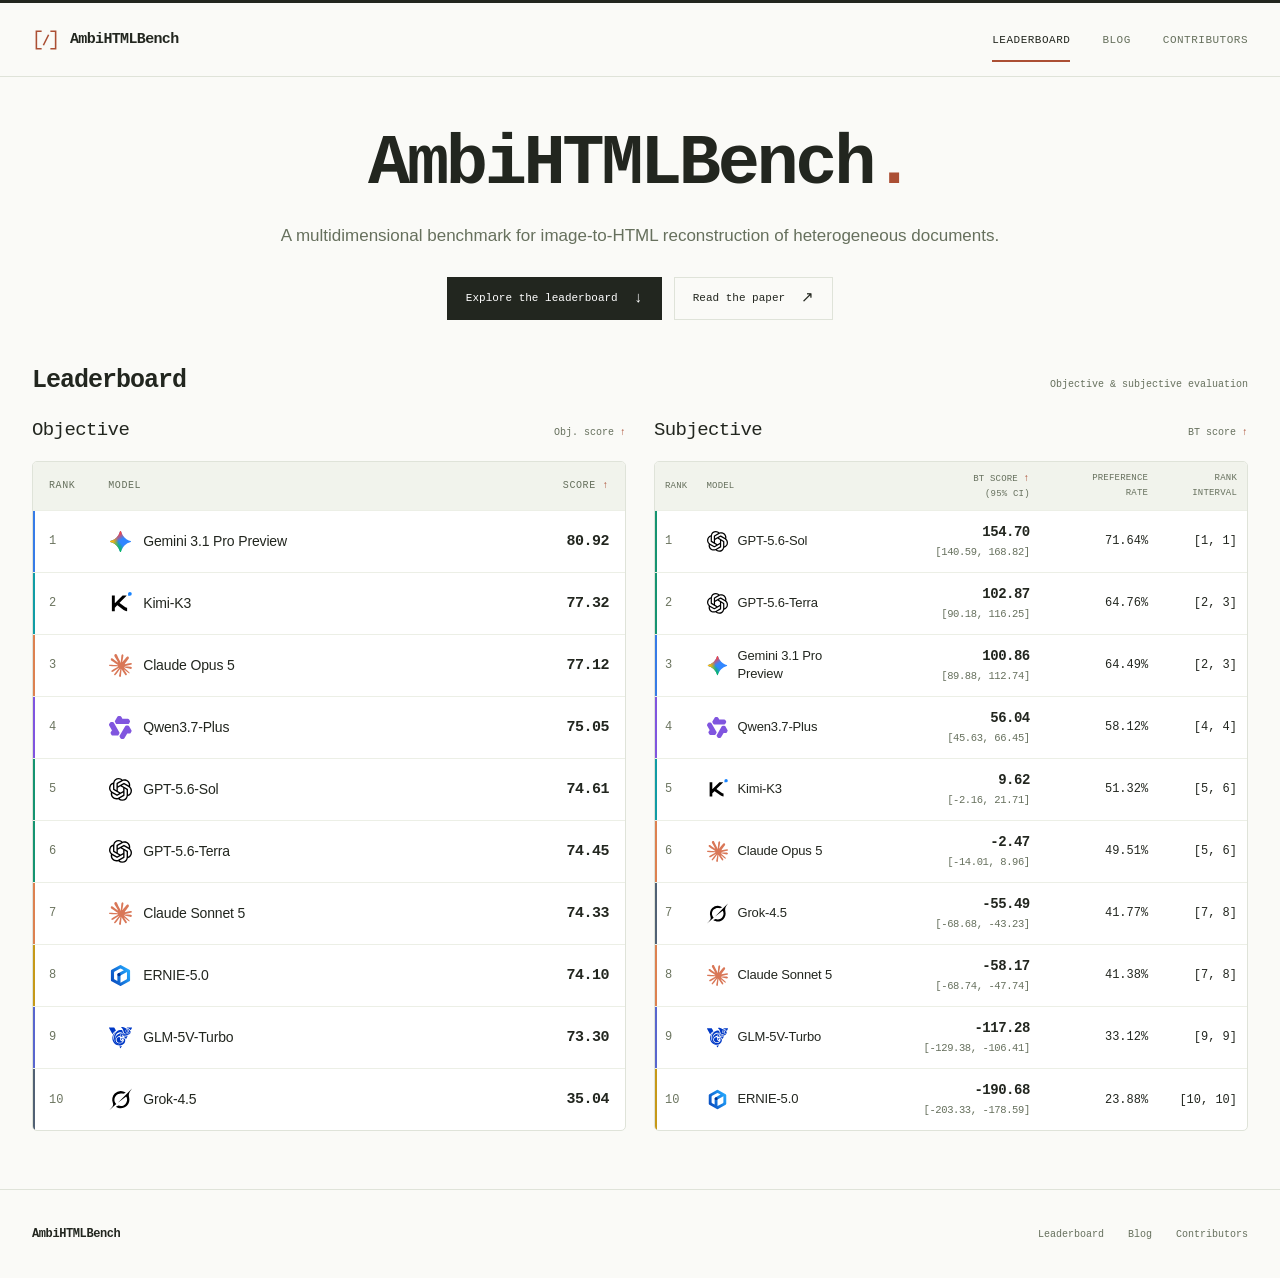
==== commit 4dffc10a: "Publish AmbiHTMLBench static website" ====
--- a/index.html
+++ b/index.html
@@ -3,245 +3,171 @@
 <head>
   <meta charset="utf-8">
   <meta name="viewport" content="width=device-width, initial-scale=1">
-  <meta name="theme-color" content="#f7f7f2">
+  <meta name="theme-color" content="#fafaf7">
   <title>AmbiHTMLBench</title>
-  <meta name="description" content="A leaderboard for document image-to-HTML reconstruction.">
-  <link rel="icon" href="./assets/favicon.svg?v=e5171ca22604" type="image/svg+xml">
-  <link rel="stylesheet" href="./assets/styles.css?v=e5171ca22604">
-  <script type="module" src="./assets/app.js?v=e5171ca22604"></script>
+  <meta name="description" content="A multidimensional benchmark for image-to-HTML reconstruction of heterogeneous documents.">
+  <meta property="og:type" content="website">
+  <meta property="og:title" content="AmbiHTMLBench">
+  <meta property="og:description" content="A multidimensional benchmark for image-to-HTML reconstruction of heterogeneous documents.">
+  <link rel="icon" href="./assets/favicon.svg?v=adff390298ae" type="image/svg+xml">
+  <link rel="stylesheet" href="./assets/styles.css?v=adff390298ae">
+  <script type="module" src="./assets/app.js?v=adff390298ae"></script>
 </head>
 <body id="top">
-  <a class="skip-link" href="#leaderboard">Skip to leaderboard</a>
+  <a class="skip-link" href="#main">Skip to content</a>
   <header class="site-header"><div class="header-inner">
-    <a class="wordmark" href="#top" aria-label="AmbiHTMLBench home"><svg class="brand-mark" viewBox="0 0 32 32" aria-hidden="true"><path d="M11 6H5v20h6M21 6h6v20h-6M19 10l-6 12"/></svg><span>AmbiHTMLBench</span></a>
-    <a class="nav-link" href="#leaderboard">Leaderboard <span aria-hidden="true">↗</span></a>
+    <a class="wordmark" href="./" aria-label="AmbiHTMLBench home"><svg class="brand-mark" viewBox="0 0 32 32" aria-hidden="true"><path d="M11 6H5v20h6M21 6h6v20h-6M19 10l-6 12"/></svg><span>AmbiHTMLBench</span></a>
+    <nav class="primary-nav" aria-label="Primary"><a href="./#leaderboard" aria-current="page">Leaderboard</a><a href="./blog/">Blog</a><a href="./contributors/">Contributors</a></nav>
   </div></header>
-  <main class="page-shell">
-    <section class="intro" aria-labelledby="page-title"><h1 id="page-title">AMBIHTMLBENCH<span class="title-period">.</span></h1><p class="intro-copy">A leaderboard for document image-to-HTML reconstruction.</p></section>
-    <div id="leaderboard" class="leaderboards-grid"><section class="results board" id="objective" data-leaderboard data-board="objective" data-kind="objective" data-source="./data/leaderboard.json?v=e5171ca22604" aria-labelledby="objective-title" aria-busy="false">
-    <header class="board-header"><h2 id="objective-title">Objective</h2><p class="board-metric"><span data-field="chart-label">Obj. score</span> <span class="metric-direction" data-field="chart-direction" aria-label="Higher is better">↑</span></p></header>
-    <fieldset class="view-tabs"><legend class="visually-hidden">Objective result view</legend><label class="view-tab" id="objective-label-bars"><input id="objective-view-bars" type="radio" name="view-objective" value="bars" aria-controls="objective-panel-bars" checked><svg viewBox="0 0 20 20" aria-hidden="true"><path d="M3 16.5h14M4.5 13V5M10 13V3M15.5 13V8"/></svg><span>Bars</span></label><label class="view-tab" id="objective-label-table"><input id="objective-view-table" type="radio" name="view-objective" value="table" aria-controls="objective-panel-table"><svg viewBox="0 0 20 20" aria-hidden="true"><rect x="3" y="3.5" width="14" height="13" rx="2"/><path d="M3 8h14M7.5 8v8.5M3 12.3h14"/></svg><span>Table</span></label><label class="view-tab" id="objective-label-line"><input id="objective-view-line" type="radio" name="view-objective" value="line" aria-controls="objective-panel-line"><svg viewBox="0 0 20 20" aria-hidden="true"><path d="m3 13 5-5 4 3 5-7"/><circle cx="3" cy="13" r="1"/><circle cx="8" cy="8" r="1"/><circle cx="12" cy="11" r="1"/><circle cx="17" cy="4" r="1"/></svg><span>Line</span></label><label class="view-tab" id="objective-label-dots"><input id="objective-view-dots" type="radio" name="view-objective" value="dots" aria-controls="objective-panel-dots"><svg viewBox="0 0 20 20" aria-hidden="true"><path d="M3 5h14M3 10h14M3 15h14"/><circle cx="13" cy="5" r="2"/><circle cx="8" cy="10" r="2"/><circle cx="11" cy="15" r="2"/></svg><span>Dots</span></label></fieldset>
-    <section id="objective-panel-bars" data-panel="bars" class="view-panel chart-panel" aria-labelledby="objective-label-bars"><div data-chart="bars"><div class="chart-scroll" tabindex="0" role="region" aria-label="Bar chart"><div class="chart-canvas">
-    <svg class="score-chart" width="600" viewBox="0 0 600 282" role="group" aria-label="Bar chart"><g class="chart-tick"><line x1="24" x2="595.2" y1="252" y2="252"/><text x="12" y="256" text-anchor="end">0</text></g><g class="chart-tick"><line x1="24" x2="595.2" y1="208" y2="208"/><text x="12" y="212" text-anchor="end">20</text></g><g class="chart-tick"><line x1="24" x2="595.2" y1="164" y2="164"/><text x="12" y="168" text-anchor="end">40</text></g><g class="chart-tick"><line x1="24" x2="595.2" y1="120" y2="120"/><text x="12" y="124" text-anchor="end">60</text></g><g class="chart-tick"><line x1="24" x2="595.2" y1="76" y2="76"/><text x="12" y="80" text-anchor="end">80</text></g><g class="chart-tick"><line x1="24" x2="595.2" y1="32" y2="32"/><text x="12" y="36" text-anchor="end">100</text></g><line class="zero-line" x1="24" x2="595.2" y1="252" y2="252"/><g class="chart-mark color-gemini" data-model-index="0" tabindex="0" role="img" aria-label="Rank 1, Gemini 3.1 Pro Preview, Obj. score 80.92">
-      <rect class="bar-hit" x="17.560000000000002" y="32" width="70" height="220" rx="7"/>
-      <rect class="score-bar" x="42.56" y="73.97599999999998" width="20" height="178.024" rx="4" fill="#367be7"/>
-      <text class="chart-value" x="52.56" y="60.975999999999985" text-anchor="middle">80.92</text>
-    </g><g class="chart-mark color-kimi" data-model-index="1" tabindex="0" role="img" aria-label="Rank 2, Kimi-K3, Obj. score 77.32">
-      <rect class="bar-hit" x="74.68" y="32" width="70" height="220" rx="7"/>
-      <rect class="score-bar" x="99.68" y="81.89600000000002" width="20" height="170.10399999999998" rx="4" fill="#109ca5"/>
-      <text class="chart-value" x="109.68" y="68.89600000000002" text-anchor="middle">77.32</text>
-    </g><g class="chart-mark color-claude" data-model-index="2" tabindex="0" role="img" aria-label="Rank 3, Claude Opus 5, Obj. score 77.12">
-      <rect class="bar-hit" x="131.8" y="32" width="70" height="220" rx="7"/>
-      <rect class="score-bar" x="156.8" y="82.33599999999998" width="20" height="169.66400000000002" rx="4" fill="#dd8150"/>
-      <text class="chart-value" x="166.8" y="69.33599999999998" text-anchor="middle">77.12</text>
-    </g><g class="chart-mark color-qwen" data-model-index="3" tabindex="0" role="img" aria-label="Rank 4, Qwen3.7-Plus, Obj. score 75.05">
-      <rect class="bar-hit" x="188.92000000000002" y="32" width="70" height="220" rx="7"/>
-      <rect class="score-bar" x="213.92000000000002" y="86.89" width="20" height="165.11" rx="4" fill="#8055df"/>
-      <text class="chart-value" x="223.92000000000002" y="73.89" text-anchor="middle">75.05</text>
-    </g><g class="chart-mark color-gpt" data-model-index="4" tabindex="0" role="img" aria-label="Rank 5, GPT-5.6-Sol, Obj. score 74.61">
-      <rect class="bar-hit" x="246.04000000000002" y="32" width="70" height="220" rx="7"/>
-      <rect class="score-bar" x="271.04" y="87.85799999999999" width="20" height="164.142" rx="4" fill="#159471"/>
-      <text class="chart-value" x="281.04" y="74.85799999999999" text-anchor="middle">74.61</text>
-    </g><g class="chart-mark color-gpt" data-model-index="5" tabindex="0" role="img" aria-label="Rank 6, GPT-5.6-Terra, Obj. score 74.45">
-      <rect class="bar-hit" x="303.16" y="32" width="70" height="220" rx="7"/>
-      <rect class="score-bar" x="328.16" y="88.20999999999998" width="20" height="163.79000000000002" rx="4" fill="#159471"/>
-      <text class="chart-value" x="338.16" y="75.20999999999998" text-anchor="middle">74.45</text>
-    </g><g class="chart-mark color-claude" data-model-index="6" tabindex="0" role="img" aria-label="Rank 7, Claude Sonnet 5, Obj. score 74.33">
-      <rect class="bar-hit" x="360.28000000000003" y="32" width="70" height="220" rx="7"/>
-      <rect class="score-bar" x="385.28000000000003" y="88.47400000000002" width="20" height="163.52599999999998" rx="4" fill="#dd8150"/>
-      <text class="chart-value" x="395.28000000000003" y="75.47400000000002" text-anchor="middle">74.33</text>
-    </g><g class="chart-mark color-ernie" data-model-index="7" tabindex="0" role="img" aria-label="Rank 8, ERNIE-5.0, Obj. score 74.10">
-      <rect class="bar-hit" x="417.40000000000003" y="32" width="70" height="220" rx="7"/>
-      <rect class="score-bar" x="442.40000000000003" y="88.98000000000002" width="20" height="163.01999999999998" rx="4" fill="#c69918"/>
-      <text class="chart-value" x="452.40000000000003" y="75.98000000000002" text-anchor="middle">74.10</text>
-    </g><g class="chart-mark color-glm" data-model-index="8" tabindex="0" role="img" aria-label="Rank 9, GLM-5V-Turbo, Obj. score 73.30">
-      <rect class="bar-hit" x="474.52000000000004" y="32" width="70" height="220" rx="7"/>
-      <rect class="score-bar" x="499.52000000000004" y="90.74000000000001" width="20" height="161.26" rx="4" fill="#5866ce"/>
-      <text class="chart-value" x="509.52000000000004" y="77.74000000000001" text-anchor="middle">73.30</text>
-    </g><g class="chart-mark color-grok" data-model-index="9" tabindex="0" role="img" aria-label="Rank 10, Grok-4.5, Obj. score 35.04">
-      <rect class="bar-hit" x="531.6400000000001" y="32" width="70" height="220" rx="7"/>
-      <rect class="score-bar" x="556.6400000000001" y="174.912" width="20" height="77.088" rx="4" fill="#516174"/>
-      <text class="chart-value" x="566.6400000000001" y="161.912" text-anchor="middle">35.04</text>
-    </g></svg>
-    <div class="chart-labels"><div class="chart-label color-gemini" data-model-index="0"><span class="chart-icon"><img src="./assets/brands/gemini-color.svg?v=e5171ca22604" width="25" height="25" alt=""></span><span class="chart-model-name">Gemini 3.1 Pro Preview</span></div><div class="chart-label color-kimi" data-model-index="1"><span class="chart-icon"><img src="./assets/brands/kimi-color.svg?v=e5171ca22604" width="25" height="25" alt=""></span><span class="chart-model-name">Kimi-K3</span></div><div class="chart-label color-claude" data-model-index="2"><span class="chart-icon"><img src="./assets/brands/claude-color.svg?v=e5171ca22604" width="25" height="25" alt=""></span><span class="chart-model-name">Claude Opus 5</span></div><div class="chart-label color-qwen" data-model-index="3"><span class="chart-icon"><img src="./assets/brands/qwen-color.svg?v=e5171ca22604" width="25" height="25" alt=""></span><span class="chart-model-name">Qwen3.7-Plus</span></div><div class="chart-label color-gpt" data-model-index="4"><span class="chart-icon"><img src="./assets/brands/openai.svg?v=e5171ca22604" width="25" height="25" alt=""></span><span class="chart-model-name">GPT-5.6-Sol</span></div><div class="chart-label color-gpt" data-model-index="5"><span class="chart-icon"><img src="./assets/brands/openai.svg?v=e5171ca22604" width="25" height="25" alt=""></span><span class="chart-model-name">GPT-5.6-Terra</span></div><div class="chart-label color-claude" data-model-index="6"><span class="chart-icon"><img src="./assets/brands/claude-color.svg?v=e5171ca22604" width="25" height="25" alt=""></span><span class="chart-model-name">Claude Sonnet 5</span></div><div class="chart-label color-ernie" data-model-index="7"><span class="chart-icon"><img src="./assets/brands/wenxin-color.svg?v=e5171ca22604" width="25" height="25" alt=""></span><span class="chart-model-name">ERNIE-5.0</span></div><div class="chart-label color-glm" data-model-index="8"><span class="chart-icon"><img src="./assets/brands/glmv-color.svg?v=e5171ca22604" width="25" height="25" alt=""></span><span class="chart-model-name">GLM-5V-Turbo</span></div><div class="chart-label color-grok" data-model-index="9"><span class="chart-icon"><img src="./assets/brands/grok.svg?v=e5171ca22604" width="25" height="25" alt=""></span><span class="chart-model-name">Grok-4.5</span></div></div>
-  </div></div></div></section><section id="objective-panel-table" data-panel="table" class="view-panel table-panel" aria-labelledby="objective-label-table"><div class="table-frame"><table><caption class="visually-hidden">AmbiHTMLBench Objective rankings and scores</caption><colgroup><col class="col-rank"><col class="col-model"><col class="col-score"></colgroup><thead><tr><th scope="col" class="rank">Rank</th><th scope="col" class="model">Model</th><th scope="col" class="score">Score <span class="direction" data-field="direction" aria-label="Higher is better">↑</span></th></tr></thead><tbody><tr data-model-index="0" class="color-gemini">
+  <main class="page-shell" id="main" tabindex="-1"><section class="hero" aria-labelledby="page-title">
+    <h1 id="page-title">AmbiHTMLBench<span class="title-period">.</span></h1>
+    <p class="hero-description">A multidimensional benchmark for image-to-HTML reconstruction of heterogeneous documents.</p>
+    <div class="hero-actions"><a class="button button-primary" href="#leaderboard">Explore the leaderboard <span aria-hidden="true">↓</span></a><a class="button button-secondary" href="https://openreview.net/pdf?id=fAB2s4inFl" target="_blank" rel="noopener noreferrer">Read the paper <span aria-hidden="true">↗</span></a></div>
+  </section>
+  <section id="leaderboard" class="leaderboard-section" aria-labelledby="leaderboard-title">
+    <div class="section-heading"><h2 id="leaderboard-title">Leaderboard</h2><span class="section-label">Objective &amp; subjective evaluation</span></div>
+    <div class="leaderboards-grid"><section class="board" id="objective" data-leaderboard data-board="objective" data-kind="objective" data-source="./data/leaderboard.json?v=adff390298ae" aria-labelledby="objective-title" aria-busy="false">
+    <header class="board-header"><h3 id="objective-title">Objective</h3><p class="board-metric"><span data-field="score-label">Obj. score</span> <span data-field="metric-direction" aria-label="Higher is better">↑</span></p></header>
+    <div class="table-frame" tabindex="0" role="region" aria-label="Objective leaderboard table"><table>
+      <caption class="visually-hidden">AmbiHTMLBench Objective rankings and scores</caption>
+      <colgroup><col class="col-rank"><col class="col-model"><col class="col-score"></colgroup>
+      <thead><tr><th scope="col" class="rank">Rank</th><th scope="col" class="model">Model</th><th scope="col" class="score">Score <span class="direction" data-field="direction" aria-label="Higher is better">↑</span></th></tr></thead>
+      <tbody><tr data-model-index="0" class="color-gemini">
       <td class="rank">1</td>
-      <th scope="row" class="model"><span class="model-identity"><span class="model-icon"><img src="./assets/brands/gemini-color.svg?v=e5171ca22604" width="24" height="24" alt=""></span><span class="model-name">Gemini 3.1 Pro Preview</span></span></th>
+      <th scope="row" class="model"><span class="model-identity"><span class="model-icon"><img src="./assets/brands/gemini-color.svg?v=adff390298ae" width="24" height="24" alt=""></span><span class="model-name">Gemini 3.1 Pro Preview</span></span></th>
       <td class="score"><span class="score-chip">80.92</span></td>
       
     </tr>
 <tr data-model-index="1" class="color-kimi">
       <td class="rank">2</td>
-      <th scope="row" class="model"><span class="model-identity"><span class="model-icon"><img src="./assets/brands/kimi-color.svg?v=e5171ca22604" width="24" height="24" alt=""></span><span class="model-name">Kimi-K3</span></span></th>
+      <th scope="row" class="model"><span class="model-identity"><span class="model-icon"><img src="./assets/brands/kimi-color.svg?v=adff390298ae" width="24" height="24" alt=""></span><span class="model-name">Kimi-K3</span></span></th>
       <td class="score"><span class="score-chip">77.32</span></td>
       
     </tr>
 <tr data-model-index="2" class="color-claude">
       <td class="rank">3</td>
-      <th scope="row" class="model"><span class="model-identity"><span class="model-icon"><img src="./assets/brands/claude-color.svg?v=e5171ca22604" width="24" height="24" alt=""></span><span class="model-name">Claude Opus 5</span></span></th>
+      <th scope="row" class="model"><span class="model-identity"><span class="model-icon"><img src="./assets/brands/claude-color.svg?v=adff390298ae" width="24" height="24" alt=""></span><span class="model-name">Claude Opus 5</span></span></th>
       <td class="score"><span class="score-chip">77.12</span></td>
       
     </tr>
 <tr data-model-index="3" class="color-qwen">
       <td class="rank">4</td>
-      <th scope="row" class="model"><span class="model-identity"><span class="model-icon"><img src="./assets/brands/qwen-color.svg?v=e5171ca22604" width="24" height="24" alt=""></span><span class="model-name">Qwen3.7-Plus</span></span></th>
+      <th scope="row" class="model"><span class="model-identity"><span class="model-icon"><img src="./assets/brands/qwen-color.svg?v=adff390298ae" width="24" height="24" alt=""></span><span class="model-name">Qwen3.7-Plus</span></span></th>
       <td class="score"><span class="score-chip">75.05</span></td>
       
     </tr>
 <tr data-model-index="4" class="color-gpt">
       <td class="rank">5</td>
-      <th scope="row" class="model"><span class="model-identity"><span class="model-icon"><img src="./assets/brands/openai.svg?v=e5171ca22604" width="24" height="24" alt=""></span><span class="model-name">GPT-5.6-Sol</span></span></th>
+      <th scope="row" class="model"><span class="model-identity"><span class="model-icon"><img src="./assets/brands/openai.svg?v=adff390298ae" width="24" height="24" alt=""></span><span class="model-name">GPT-5.6-Sol</span></span></th>
       <td class="score"><span class="score-chip">74.61</span></td>
       
     </tr>
 <tr data-model-index="5" class="color-gpt">
       <td class="rank">6</td>
-      <th scope="row" class="model"><span class="model-identity"><span class="model-icon"><img src="./assets/brands/openai.svg?v=e5171ca22604" width="24" height="24" alt=""></span><span class="model-name">GPT-5.6-Terra</span></span></th>
+      <th scope="row" class="model"><span class="model-identity"><span class="model-icon"><img src="./assets/brands/openai.svg?v=adff390298ae" width="24" height="24" alt=""></span><span class="model-name">GPT-5.6-Terra</span></span></th>
       <td class="score"><span class="score-chip">74.45</span></td>
       
     </tr>
 <tr data-model-index="6" class="color-claude">
       <td class="rank">7</td>
-      <th scope="row" class="model"><span class="model-identity"><span class="model-icon"><img src="./assets/brands/claude-color.svg?v=e5171ca22604" width="24" height="24" alt=""></span><span class="model-name">Claude Sonnet 5</span></span></th>
+      <th scope="row" class="model"><span class="model-identity"><span class="model-icon"><img src="./assets/brands/claude-color.svg?v=adff390298ae" width="24" height="24" alt=""></span><span class="model-name">Claude Sonnet 5</span></span></th>
       <td class="score"><span class="score-chip">74.33</span></td>
       
     </tr>
 <tr data-model-index="7" class="color-ernie">
       <td class="rank">8</td>
-      <th scope="row" class="model"><span class="model-identity"><span class="model-icon"><img src="./assets/brands/wenxin-color.svg?v=e5171ca22604" width="24" height="24" alt=""></span><span class="model-name">ERNIE-5.0</span></span></th>
+      <th scope="row" class="model"><span class="model-identity"><span class="model-icon"><img src="./assets/brands/wenxin-color.svg?v=adff390298ae" width="24" height="24" alt=""></span><span class="model-name">ERNIE-5.0</span></span></th>
       <td class="score"><span class="score-chip">74.10</span></td>
       
     </tr>
 <tr data-model-index="8" class="color-glm">
       <td class="rank">9</td>
-      <th scope="row" class="model"><span class="model-identity"><span class="model-icon"><img src="./assets/brands/glmv-color.svg?v=e5171ca22604" width="24" height="24" alt=""></span><span class="model-name">GLM-5V-Turbo</span></span></th>
+      <th scope="row" class="model"><span class="model-identity"><span class="model-icon"><img src="./assets/brands/glmv-color.svg?v=adff390298ae" width="24" height="24" alt=""></span><span class="model-name">GLM-5V-Turbo</span></span></th>
       <td class="score"><span class="score-chip">73.30</span></td>
       
     </tr>
 <tr data-model-index="9" class="color-grok">
       <td class="rank">10</td>
-      <th scope="row" class="model"><span class="model-identity"><span class="model-icon"><img src="./assets/brands/grok.svg?v=e5171ca22604" width="24" height="24" alt=""></span><span class="model-name">Grok-4.5</span></span></th>
+      <th scope="row" class="model"><span class="model-identity"><span class="model-icon"><img src="./assets/brands/grok.svg?v=adff390298ae" width="24" height="24" alt=""></span><span class="model-name">Grok-4.5</span></span></th>
       <td class="score"><span class="score-chip">35.04</span></td>
       
-    </tr></tbody></table></div></section><section id="objective-panel-line" data-panel="line" class="view-panel chart-panel" aria-labelledby="objective-label-line"><div data-chart="line"><div class="chart-scroll" tabindex="0" role="region" aria-label="Line chart"><div class="chart-canvas">
-    <svg class="score-chart" width="600" viewBox="0 0 600 282" role="group" aria-label="Line chart"><g class="chart-tick"><line x1="24" x2="595.2" y1="252" y2="252"/><text x="12" y="256" text-anchor="end">0</text></g><g class="chart-tick"><line x1="24" x2="595.2" y1="208" y2="208"/><text x="12" y="212" text-anchor="end">20</text></g><g class="chart-tick"><line x1="24" x2="595.2" y1="164" y2="164"/><text x="12" y="168" text-anchor="end">40</text></g><g class="chart-tick"><line x1="24" x2="595.2" y1="120" y2="120"/><text x="12" y="124" text-anchor="end">60</text></g><g class="chart-tick"><line x1="24" x2="595.2" y1="76" y2="76"/><text x="12" y="80" text-anchor="end">80</text></g><g class="chart-tick"><line x1="24" x2="595.2" y1="32" y2="32"/><text x="12" y="36" text-anchor="end">100</text></g><line class="zero-line" x1="24" x2="595.2" y1="252" y2="252"/><defs><linearGradient id="objective-line-color" gradientUnits="userSpaceOnUse" x1="52.56" x2="566.6400000000001"><stop offset="0" stop-color="#367be7"/><stop offset="0.1111111111111111" stop-color="#109ca5"/><stop offset="0.2222222222222222" stop-color="#dd8150"/><stop offset="0.3333333333333333" stop-color="#8055df"/><stop offset="0.4444444444444444" stop-color="#159471"/><stop offset="0.5555555555555556" stop-color="#159471"/><stop offset="0.6666666666666666" stop-color="#dd8150"/><stop offset="0.7777777777777778" stop-color="#c69918"/><stop offset="0.8888888888888888" stop-color="#5866ce"/><stop offset="1" stop-color="#516174"/></linearGradient><linearGradient id="objective-line-area" x2="0" y2="1"><stop stop-color="#8292a7" stop-opacity=".12"/><stop offset="1" stop-color="#8292a7" stop-opacity="0"/></linearGradient></defs><path class="line-area" d="M52.56,73.97599999999998 L109.68,81.89600000000002 L166.8,82.33599999999998 L223.92000000000002,86.89 L281.04,87.85799999999999 L338.16,88.20999999999998 L395.28000000000003,88.47400000000002 L452.40000000000003,88.98000000000002 L509.52000000000004,90.74000000000001 L566.6400000000001,174.912 L566.6400000000001,252 L52.56,252 Z" fill="url(#objective-line-area)"/><path class="score-line" d="M52.56,73.97599999999998 L109.68,81.89600000000002 L166.8,82.33599999999998 L223.92000000000002,86.89 L281.04,87.85799999999999 L338.16,88.20999999999998 L395.28000000000003,88.47400000000002 L452.40000000000003,88.98000000000002 L509.52000000000004,90.74000000000001 L566.6400000000001,174.912" pathLength="1" stroke="url(#objective-line-color)"/><g class="chart-mark color-gemini" data-model-index="0" tabindex="0" role="img" aria-label="Rank 1, Gemini 3.1 Pro Preview, Obj. score 80.92"><circle class="point-halo" cx="52.56" cy="73.97599999999998" r="14" fill="#367be7"/><circle class="line-point" cx="52.56" cy="73.97599999999998" r="6" fill="#367be7"/><text class="chart-value" x="52.56" y="53.975999999999985" text-anchor="middle">80.92</text></g><g class="chart-mark color-kimi" data-model-index="1" tabindex="0" role="img" aria-label="Rank 2, Kimi-K3, Obj. score 77.32"><circle class="point-halo" cx="109.68" cy="81.89600000000002" r="14" fill="#109ca5"/><circle class="line-point" cx="109.68" cy="81.89600000000002" r="6" fill="#109ca5"/><text class="chart-value" x="109.68" y="61.896000000000015" text-anchor="middle">77.32</text></g><g class="chart-mark color-claude" data-model-index="2" tabindex="0" role="img" aria-label="Rank 3, Claude Opus 5, Obj. score 77.12"><circle class="point-halo" cx="166.8" cy="82.33599999999998" r="14" fill="#dd8150"/><circle class="line-point" cx="166.8" cy="82.33599999999998" r="6" fill="#dd8150"/><text class="chart-value" x="166.8" y="62.335999999999984" text-anchor="middle">77.12</text></g><g class="chart-mark color-qwen" data-model-index="3" tabindex="0" role="img" aria-label="Rank 4, Qwen3.7-Plus, Obj. score 75.05"><circle class="point-halo" cx="223.92000000000002" cy="86.89" r="14" fill="#8055df"/><circle class="line-point" cx="223.92000000000002" cy="86.89" r="6" fill="#8055df"/><text class="chart-value" x="223.92000000000002" y="66.89" text-anchor="middle">75.05</text></g><g class="chart-mark color-gpt" data-model-index="4" tabindex="0" role="img" aria-label="Rank 5, GPT-5.6-Sol, Obj. score 74.61"><circle class="point-halo" cx="281.04" cy="87.85799999999999" r="14" fill="#159471"/><circle class="line-point" cx="281.04" cy="87.85799999999999" r="6" fill="#159471"/><text class="chart-value" x="281.04" y="67.85799999999999" text-anchor="middle">74.61</text></g><g class="chart-mark color-gpt" data-model-index="5" tabindex="0" role="img" aria-label="Rank 6, GPT-5.6-Terra, Obj. score 74.45"><circle class="point-halo" cx="338.16" cy="88.20999999999998" r="14" fill="#159471"/><circle class="line-point" cx="338.16" cy="88.20999999999998" r="6" fill="#159471"/><text class="chart-value" x="338.16" y="68.20999999999998" text-anchor="middle">74.45</text></g><g class="chart-mark color-claude" data-model-index="6" tabindex="0" role="img" aria-label="Rank 7, Claude Sonnet 5, Obj. score 74.33"><circle class="point-halo" cx="395.28000000000003" cy="88.47400000000002" r="14" fill="#dd8150"/><circle class="line-point" cx="395.28000000000003" cy="88.47400000000002" r="6" fill="#dd8150"/><text class="chart-value" x="395.28000000000003" y="68.47400000000002" text-anchor="middle">74.33</text></g><g class="chart-mark color-ernie" data-model-index="7" tabindex="0" role="img" aria-label="Rank 8, ERNIE-5.0, Obj. score 74.10"><circle class="point-halo" cx="452.40000000000003" cy="88.98000000000002" r="14" fill="#c69918"/><circle class="line-point" cx="452.40000000000003" cy="88.98000000000002" r="6" fill="#c69918"/><text class="chart-value" x="452.40000000000003" y="68.98000000000002" text-anchor="middle">74.10</text></g><g class="chart-mark color-glm" data-model-index="8" tabindex="0" role="img" aria-label="Rank 9, GLM-5V-Turbo, Obj. score 73.30"><circle class="point-halo" cx="509.52000000000004" cy="90.74000000000001" r="14" fill="#5866ce"/><circle class="line-point" cx="509.52000000000004" cy="90.74000000000001" r="6" fill="#5866ce"/><text class="chart-value" x="509.52000000000004" y="70.74000000000001" text-anchor="middle">73.30</text></g><g class="chart-mark color-grok" data-model-index="9" tabindex="0" role="img" aria-label="Rank 10, Grok-4.5, Obj. score 35.04"><circle class="point-halo" cx="566.6400000000001" cy="174.912" r="14" fill="#516174"/><circle class="line-point" cx="566.6400000000001" cy="174.912" r="6" fill="#516174"/><text class="chart-value" x="566.6400000000001" y="154.912" text-anchor="middle">35.04</text></g></svg>
-    <div class="chart-labels"><div class="chart-label color-gemini" data-model-index="0"><span class="chart-icon"><img src="./assets/brands/gemini-color.svg?v=e5171ca22604" width="25" height="25" alt=""></span><span class="chart-model-name">Gemini 3.1 Pro Preview</span></div><div class="chart-label color-kimi" data-model-index="1"><span class="chart-icon"><img src="./assets/brands/kimi-color.svg?v=e5171ca22604" width="25" height="25" alt=""></span><span class="chart-model-name">Kimi-K3</span></div><div class="chart-label color-claude" data-model-index="2"><span class="chart-icon"><img src="./assets/brands/claude-color.svg?v=e5171ca22604" width="25" height="25" alt=""></span><span class="chart-model-name">Claude Opus 5</span></div><div class="chart-label color-qwen" data-model-index="3"><span class="chart-icon"><img src="./assets/brands/qwen-color.svg?v=e5171ca22604" width="25" height="25" alt=""></span><span class="chart-model-name">Qwen3.7-Plus</span></div><div class="chart-label color-gpt" data-model-index="4"><span class="chart-icon"><img src="./assets/brands/openai.svg?v=e5171ca22604" width="25" height="25" alt=""></span><span class="chart-model-name">GPT-5.6-Sol</span></div><div class="chart-label color-gpt" data-model-index="5"><span class="chart-icon"><img src="./assets/brands/openai.svg?v=e5171ca22604" width="25" height="25" alt=""></span><span class="chart-model-name">GPT-5.6-Terra</span></div><div class="chart-label color-claude" data-model-index="6"><span class="chart-icon"><img src="./assets/brands/claude-color.svg?v=e5171ca22604" width="25" height="25" alt=""></span><span class="chart-model-name">Claude Sonnet 5</span></div><div class="chart-label color-ernie" data-model-index="7"><span class="chart-icon"><img src="./assets/brands/wenxin-color.svg?v=e5171ca22604" width="25" height="25" alt=""></span><span class="chart-model-name">ERNIE-5.0</span></div><div class="chart-label color-glm" data-model-index="8"><span class="chart-icon"><img src="./assets/brands/glmv-color.svg?v=e5171ca22604" width="25" height="25" alt=""></span><span class="chart-model-name">GLM-5V-Turbo</span></div><div class="chart-label color-grok" data-model-index="9"><span class="chart-icon"><img src="./assets/brands/grok.svg?v=e5171ca22604" width="25" height="25" alt=""></span><span class="chart-model-name">Grok-4.5</span></div></div>
-  </div></div></div></section><section id="objective-panel-dots" data-panel="dots" class="view-panel chart-panel" aria-labelledby="objective-label-dots"><div data-chart="dots"><div class="dot-chart"><div class="dot-axis" aria-hidden="true"><span></span><svg width="100%" height="28"><g class="dot-tick"><text x="6%" y="17" text-anchor="middle">0</text></g><g class="dot-tick"><text x="23.599999999999994%" y="17" text-anchor="middle">20</text></g><g class="dot-tick"><text x="41.2%" y="17" text-anchor="middle">40</text></g><g class="dot-tick"><text x="58.8%" y="17" text-anchor="middle">60</text></g><g class="dot-tick"><text x="76.4%" y="17" text-anchor="middle">80</text></g><g class="dot-tick"><text x="94%" y="17" text-anchor="middle">100</text></g></svg><span></span></div><div role="list"><div class="dot-row color-gemini" data-model-index="0" role="listitem"><span class="model-identity"><span class="dot-icon"><img src="./assets/brands/gemini-color.svg?v=e5171ca22604" width="22" height="22" alt=""></span><span class="model-name">Gemini 3.1 Pro Preview</span></span><svg class="dot-plot" width="100%" height="32" aria-hidden="true"><line class="dot-grid" x1="6%" x2="6%" y1="0" y2="32"/><line class="dot-grid" x1="23.599999999999994%" x2="23.599999999999994%" y1="0" y2="32"/><line class="dot-grid" x1="41.2%" x2="41.2%" y1="0" y2="32"/><line class="dot-grid" x1="58.8%" x2="58.8%" y1="0" y2="32"/><line class="dot-grid" x1="76.4%" x2="76.4%" y1="0" y2="32"/><line class="dot-grid" x1="94%" x2="94%" y1="0" y2="32"/><line class="dot-stem" x1="6%" x2="77.20960000000001%" y1="16" y2="16"/><circle class="dot-halo" cx="77.20960000000001%" cy="16" r="10"/><circle class="dot-point" cx="77.20960000000001%" cy="16" r="5"/></svg><span class="dot-value">80.92</span></div><div class="dot-row color-kimi" data-model-index="1" role="listitem"><span class="model-identity"><span class="dot-icon"><img src="./assets/brands/kimi-color.svg?v=e5171ca22604" width="22" height="22" alt=""></span><span class="model-name">Kimi-K3</span></span><svg class="dot-plot" width="100%" height="32" aria-hidden="true"><line class="dot-grid" x1="6%" x2="6%" y1="0" y2="32"/><line class="dot-grid" x1="23.599999999999994%" x2="23.599999999999994%" y1="0" y2="32"/><line class="dot-grid" x1="41.2%" x2="41.2%" y1="0" y2="32"/><line class="dot-grid" x1="58.8%" x2="58.8%" y1="0" y2="32"/><line class="dot-grid" x1="76.4%" x2="76.4%" y1="0" y2="32"/><line class="dot-grid" x1="94%" x2="94%" y1="0" y2="32"/><line class="dot-stem" x1="6%" x2="74.04159999999999%" y1="16" y2="16"/><circle class="dot-halo" cx="74.04159999999999%" cy="16" r="10"/><circle class="dot-point" cx="74.04159999999999%" cy="16" r="5"/></svg><span class="dot-value">77.32</span></div><div class="dot-row color-claude" data-model-index="2" role="listitem"><span class="model-identity"><span class="dot-icon"><img src="./assets/brands/claude-color.svg?v=e5171ca22604" width="22" height="22" alt=""></span><span class="model-name">Claude Opus 5</span></span><svg class="dot-plot" width="100%" height="32" aria-hidden="true"><line class="dot-grid" x1="6%" x2="6%" y1="0" y2="32"/><line class="dot-grid" x1="23.599999999999994%" x2="23.599999999999994%" y1="0" y2="32"/><line class="dot-grid" x1="41.2%" x2="41.2%" y1="0" y2="32"/><line class="dot-grid" x1="58.8%" x2="58.8%" y1="0" y2="32"/><line class="dot-grid" x1="76.4%" x2="76.4%" y1="0" y2="32"/><line class="dot-grid" x1="94%" x2="94%" y1="0" y2="32"/><line class="dot-stem" x1="6%" x2="73.86560000000001%" y1="16" y2="16"/><circle class="dot-halo" cx="73.86560000000001%" cy="16" r="10"/><circle class="dot-point" cx="73.86560000000001%" cy="16" r="5"/></svg><span class="dot-value">77.12</span></div><div class="dot-row color-qwen" data-model-index="3" role="listitem"><span class="model-identity"><span class="dot-icon"><img src="./assets/brands/qwen-color.svg?v=e5171ca22604" width="22" height="22" alt=""></span><span class="model-name">Qwen3.7-Plus</span></span><svg class="dot-plot" width="100%" height="32" aria-hidden="true"><line class="dot-grid" x1="6%" x2="6%" y1="0" y2="32"/><line class="dot-grid" x1="23.599999999999994%" x2="23.599999999999994%" y1="0" y2="32"/><line class="dot-grid" x1="41.2%" x2="41.2%" y1="0" y2="32"/><line class="dot-grid" x1="58.8%" x2="58.8%" y1="0" y2="32"/><line class="dot-grid" x1="76.4%" x2="76.4%" y1="0" y2="32"/><line class="dot-grid" x1="94%" x2="94%" y1="0" y2="32"/><line class="dot-stem" x1="6%" x2="72.044%" y1="16" y2="16"/><circle class="dot-halo" cx="72.044%" cy="16" r="10"/><circle class="dot-point" cx="72.044%" cy="16" r="5"/></svg><span class="dot-value">75.05</span></div><div class="dot-row color-gpt" data-model-index="4" role="listitem"><span class="model-identity"><span class="dot-icon"><img src="./assets/brands/openai.svg?v=e5171ca22604" width="22" height="22" alt=""></span><span class="model-name">GPT-5.6-Sol</span></span><svg class="dot-plot" width="100%" height="32" aria-hidden="true"><line class="dot-grid" x1="6%" x2="6%" y1="0" y2="32"/><line class="dot-grid" x1="23.599999999999994%" x2="23.599999999999994%" y1="0" y2="32"/><line class="dot-grid" x1="41.2%" x2="41.2%" y1="0" y2="32"/><line class="dot-grid" x1="58.8%" x2="58.8%" y1="0" y2="32"/><line class="dot-grid" x1="76.4%" x2="76.4%" y1="0" y2="32"/><line class="dot-grid" x1="94%" x2="94%" y1="0" y2="32"/><line class="dot-stem" x1="6%" x2="71.6568%" y1="16" y2="16"/><circle class="dot-halo" cx="71.6568%" cy="16" r="10"/><circle class="dot-point" cx="71.6568%" cy="16" r="5"/></svg><span class="dot-value">74.61</span></div><div class="dot-row color-gpt" data-model-index="5" role="listitem"><span class="model-identity"><span class="dot-icon"><img src="./assets/brands/openai.svg?v=e5171ca22604" width="22" height="22" alt=""></span><span class="model-name">GPT-5.6-Terra</span></span><svg class="dot-plot" width="100%" height="32" aria-hidden="true"><line class="dot-grid" x1="6%" x2="6%" y1="0" y2="32"/><line class="dot-grid" x1="23.599999999999994%" x2="23.599999999999994%" y1="0" y2="32"/><line class="dot-grid" x1="41.2%" x2="41.2%" y1="0" y2="32"/><line class="dot-grid" x1="58.8%" x2="58.8%" y1="0" y2="32"/><line class="dot-grid" x1="76.4%" x2="76.4%" y1="0" y2="32"/><line class="dot-grid" x1="94%" x2="94%" y1="0" y2="32"/><line class="dot-stem" x1="6%" x2="71.516%" y1="16" y2="16"/><circle class="dot-halo" cx="71.516%" cy="16" r="10"/><circle class="dot-point" cx="71.516%" cy="16" r="5"/></svg><span class="dot-value">74.45</span></div><div class="dot-row color-claude" data-model-index="6" role="listitem"><span class="model-identity"><span class="dot-icon"><img src="./assets/brands/claude-color.svg?v=e5171ca22604" width="22" height="22" alt=""></span><span class="model-name">Claude Sonnet 5</span></span><svg class="dot-plot" width="100%" height="32" aria-hidden="true"><line class="dot-grid" x1="6%" x2="6%" y1="0" y2="32"/><line class="dot-grid" x1="23.599999999999994%" x2="23.599999999999994%" y1="0" y2="32"/><line class="dot-grid" x1="41.2%" x2="41.2%" y1="0" y2="32"/><line class="dot-grid" x1="58.8%" x2="58.8%" y1="0" y2="32"/><line class="dot-grid" x1="76.4%" x2="76.4%" y1="0" y2="32"/><line class="dot-grid" x1="94%" x2="94%" y1="0" y2="32"/><line class="dot-stem" x1="6%" x2="71.4104%" y1="16" y2="16"/><circle class="dot-halo" cx="71.4104%" cy="16" r="10"/><circle class="dot-point" cx="71.4104%" cy="16" r="5"/></svg><span class="dot-value">74.33</span></div><div class="dot-row color-ernie" data-model-index="7" role="listitem"><span class="model-identity"><span class="dot-icon"><img src="./assets/brands/wenxin-color.svg?v=e5171ca22604" width="22" height="22" alt=""></span><span class="model-name">ERNIE-5.0</span></span><svg class="dot-plot" width="100%" height="32" aria-hidden="true"><line class="dot-grid" x1="6%" x2="6%" y1="0" y2="32"/><line class="dot-grid" x1="23.599999999999994%" x2="23.599999999999994%" y1="0" y2="32"/><line class="dot-grid" x1="41.2%" x2="41.2%" y1="0" y2="32"/><line class="dot-grid" x1="58.8%" x2="58.8%" y1="0" y2="32"/><line class="dot-grid" x1="76.4%" x2="76.4%" y1="0" y2="32"/><line class="dot-grid" x1="94%" x2="94%" y1="0" y2="32"/><line class="dot-stem" x1="6%" x2="71.20799999999998%" y1="16" y2="16"/><circle class="dot-halo" cx="71.20799999999998%" cy="16" r="10"/><circle class="dot-point" cx="71.20799999999998%" cy="16" r="5"/></svg><span class="dot-value">74.10</span></div><div class="dot-row color-glm" data-model-index="8" role="listitem"><span class="model-identity"><span class="dot-icon"><img src="./assets/brands/glmv-color.svg?v=e5171ca22604" width="22" height="22" alt=""></span><span class="model-name">GLM-5V-Turbo</span></span><svg class="dot-plot" width="100%" height="32" aria-hidden="true"><line class="dot-grid" x1="6%" x2="6%" y1="0" y2="32"/><line class="dot-grid" x1="23.599999999999994%" x2="23.599999999999994%" y1="0" y2="32"/><line class="dot-grid" x1="41.2%" x2="41.2%" y1="0" y2="32"/><line class="dot-grid" x1="58.8%" x2="58.8%" y1="0" y2="32"/><line class="dot-grid" x1="76.4%" x2="76.4%" y1="0" y2="32"/><line class="dot-grid" x1="94%" x2="94%" y1="0" y2="32"/><line class="dot-stem" x1="6%" x2="70.504%" y1="16" y2="16"/><circle class="dot-halo" cx="70.504%" cy="16" r="10"/><circle class="dot-point" cx="70.504%" cy="16" r="5"/></svg><span class="dot-value">73.30</span></div><div class="dot-row color-grok" data-model-index="9" role="listitem"><span class="model-identity"><span class="dot-icon"><img src="./assets/brands/grok.svg?v=e5171ca22604" width="22" height="22" alt=""></span><span class="model-name">Grok-4.5</span></span><svg class="dot-plot" width="100%" height="32" aria-hidden="true"><line class="dot-grid" x1="6%" x2="6%" y1="0" y2="32"/><line class="dot-grid" x1="23.599999999999994%" x2="23.599999999999994%" y1="0" y2="32"/><line class="dot-grid" x1="41.2%" x2="41.2%" y1="0" y2="32"/><line class="dot-grid" x1="58.8%" x2="58.8%" y1="0" y2="32"/><line class="dot-grid" x1="76.4%" x2="76.4%" y1="0" y2="32"/><line class="dot-grid" x1="94%" x2="94%" y1="0" y2="32"/><line class="dot-stem" x1="6%" x2="36.83519999999999%" y1="16" y2="16"/><circle class="dot-halo" cx="36.83519999999999%" cy="16" r="10"/><circle class="dot-point" cx="36.83519999999999%" cy="16" r="5"/></svg><span class="dot-value">35.04</span></div></div></div></div></section>
+    </tr></tbody>
+    </table></div>
     <div class="refresh-message"><p data-refresh-status role="status" aria-live="polite"></p><button type="button" data-retry hidden>Retry</button></div>
     <script type="application/json" data-board-snapshot>{"schemaVersion":1,"status":"preview","updatedAt":null,"score":{"sourceLabel":"Obj. score","direction":"higher","precision":2},"rows":[{"rank":1,"model":"Gemini 3.1 Pro Preview","score":80.92},{"rank":2,"model":"Kimi-K3","score":77.32},{"rank":3,"model":"Claude Opus 5","score":77.12},{"rank":4,"model":"Qwen3.7-Plus","score":75.05},{"rank":5,"model":"GPT-5.6-Sol","score":74.61},{"rank":6,"model":"GPT-5.6-Terra","score":74.45},{"rank":7,"model":"Claude Sonnet 5","score":74.33},{"rank":8,"model":"ERNIE-5.0","score":74.1},{"rank":9,"model":"GLM-5V-Turbo","score":73.3},{"rank":10,"model":"Grok-4.5","score":35.04}]}</script>
   </section>
-<section class="results board subjective-board" id="subjective" data-leaderboard data-board="subjective" data-kind="subjective" data-source="./data/subjective.json?v=e5171ca22604" aria-labelledby="subjective-title" aria-busy="false">
-    <header class="board-header"><h2 id="subjective-title">Subjective</h2><p class="board-metric"><span data-field="chart-label">Soft preference score rate (%)</span> <span class="metric-direction" data-field="chart-direction" aria-label="Higher is better">↑</span></p></header>
-    <fieldset class="view-tabs"><legend class="visually-hidden">Subjective result view</legend><label class="view-tab" id="subjective-label-bars"><input id="subjective-view-bars" type="radio" name="view-subjective" value="bars" aria-controls="subjective-panel-bars" checked><svg viewBox="0 0 20 20" aria-hidden="true"><path d="M3 16.5h14M4.5 13V5M10 13V3M15.5 13V8"/></svg><span>Bars</span></label><label class="view-tab" id="subjective-label-table"><input id="subjective-view-table" type="radio" name="view-subjective" value="table" aria-controls="subjective-panel-table"><svg viewBox="0 0 20 20" aria-hidden="true"><rect x="3" y="3.5" width="14" height="13" rx="2"/><path d="M3 8h14M7.5 8v8.5M3 12.3h14"/></svg><span>Table</span></label><label class="view-tab" id="subjective-label-line"><input id="subjective-view-line" type="radio" name="view-subjective" value="line" aria-controls="subjective-panel-line"><svg viewBox="0 0 20 20" aria-hidden="true"><path d="m3 13 5-5 4 3 5-7"/><circle cx="3" cy="13" r="1"/><circle cx="8" cy="8" r="1"/><circle cx="12" cy="11" r="1"/><circle cx="17" cy="4" r="1"/></svg><span>Line</span></label><label class="view-tab" id="subjective-label-dots"><input id="subjective-view-dots" type="radio" name="view-subjective" value="dots" aria-controls="subjective-panel-dots"><svg viewBox="0 0 20 20" aria-hidden="true"><path d="M3 5h14M3 10h14M3 15h14"/><circle cx="13" cy="5" r="2"/><circle cx="8" cy="10" r="2"/><circle cx="11" cy="15" r="2"/></svg><span>Dots</span></label></fieldset>
-    <section id="subjective-panel-bars" data-panel="bars" class="view-panel chart-panel" aria-labelledby="subjective-label-bars"><div data-chart="bars"><div class="chart-scroll" tabindex="0" role="region" aria-label="Bar chart"><div class="chart-canvas">
-    <svg class="score-chart" width="600" viewBox="0 0 600 282" role="group" aria-label="Bar chart"><g class="chart-tick"><line x1="24" x2="595.2" y1="252" y2="252"/><text x="12" y="256" text-anchor="end">0</text></g><g class="chart-tick"><line x1="24" x2="595.2" y1="208" y2="208"/><text x="12" y="212" text-anchor="end">20</text></g><g class="chart-tick"><line x1="24" x2="595.2" y1="164" y2="164"/><text x="12" y="168" text-anchor="end">40</text></g><g class="chart-tick"><line x1="24" x2="595.2" y1="119.99999999999999" y2="119.99999999999999"/><text x="12" y="123.99999999999999" text-anchor="end">60</text></g><g class="chart-tick"><line x1="24" x2="595.2" y1="76" y2="76"/><text x="12" y="80" text-anchor="end">80</text></g><g class="chart-tick"><line x1="24" x2="595.2" y1="32" y2="32"/><text x="12" y="36" text-anchor="end">100</text></g><line class="zero-line" x1="24" x2="595.2" y1="252" y2="252"/><g class="chart-mark color-gpt" data-model-index="0" tabindex="0" role="img" aria-label="Rank 1, GPT-5.6-Sol, Soft preference score rate 71.64%">
-      <rect class="bar-hit" x="17.560000000000002" y="32" width="70" height="220" rx="7"/>
-      <rect class="score-bar" x="42.56" y="94.392" width="20" height="157.608" rx="4" fill="#159471"/>
-      <text class="chart-value" x="52.56" y="81.392" text-anchor="middle">71.64%</text>
-    </g><g class="chart-mark color-gpt" data-model-index="1" tabindex="0" role="img" aria-label="Rank 2, GPT-5.6-Terra, Soft preference score rate 64.76%">
-      <rect class="bar-hit" x="74.68" y="32" width="70" height="220" rx="7"/>
-      <rect class="score-bar" x="99.68" y="109.52799999999999" width="20" height="142.472" rx="4" fill="#159471"/>
-      <text class="chart-value" x="109.68" y="96.52799999999999" text-anchor="middle">64.76%</text>
-    </g><g class="chart-mark color-gemini" data-model-index="2" tabindex="0" role="img" aria-label="Rank 3, Gemini 3.1 Pro Preview, Soft preference score rate 64.49%">
-      <rect class="bar-hit" x="131.8" y="32" width="70" height="220" rx="7"/>
-      <rect class="score-bar" x="156.8" y="110.12200000000001" width="20" height="141.878" rx="4" fill="#367be7"/>
-      <text class="chart-value" x="166.8" y="97.12200000000001" text-anchor="middle">64.49%</text>
-    </g><g class="chart-mark color-qwen" data-model-index="3" tabindex="0" role="img" aria-label="Rank 4, Qwen3.7-Plus, Soft preference score rate 58.12%">
-      <rect class="bar-hit" x="188.92000000000002" y="32" width="70" height="220" rx="7"/>
-      <rect class="score-bar" x="213.92000000000002" y="124.13600000000001" width="20" height="127.86399999999999" rx="4" fill="#8055df"/>
-      <text class="chart-value" x="223.92000000000002" y="111.13600000000001" text-anchor="middle">58.12%</text>
-    </g><g class="chart-mark color-kimi" data-model-index="4" tabindex="0" role="img" aria-label="Rank 5, Kimi-K3, Soft preference score rate 51.32%">
-      <rect class="bar-hit" x="246.04000000000002" y="32" width="70" height="220" rx="7"/>
-      <rect class="score-bar" x="271.04" y="139.096" width="20" height="112.904" rx="4" fill="#109ca5"/>
-      <text class="chart-value" x="281.04" y="126.096" text-anchor="middle">51.32%</text>
-    </g><g class="chart-mark color-claude" data-model-index="5" tabindex="0" role="img" aria-label="Rank 6, Claude Opus 5, Soft preference score rate 49.51%">
-      <rect class="bar-hit" x="303.16" y="32" width="70" height="220" rx="7"/>
-      <rect class="score-bar" x="328.16" y="143.078" width="20" height="108.922" rx="4" fill="#dd8150"/>
-      <text class="chart-value" x="338.16" y="130.078" text-anchor="middle">49.51%</text>
-    </g><g class="chart-mark color-grok" data-model-index="6" tabindex="0" role="img" aria-label="Rank 7, Grok-4.5, Soft preference score rate 41.77%">
-      <rect class="bar-hit" x="360.28000000000003" y="32" width="70" height="220" rx="7"/>
-      <rect class="score-bar" x="385.28000000000003" y="160.106" width="20" height="91.894" rx="4" fill="#516174"/>
-      <text class="chart-value" x="395.28000000000003" y="147.106" text-anchor="middle">41.77%</text>
-    </g><g class="chart-mark color-claude" data-model-index="7" tabindex="0" role="img" aria-label="Rank 8, Claude Sonnet 5, Soft preference score rate 41.38%">
-      <rect class="bar-hit" x="417.40000000000003" y="32" width="70" height="220" rx="7"/>
-      <rect class="score-bar" x="442.40000000000003" y="160.964" width="20" height="91.036" rx="4" fill="#dd8150"/>
-      <text class="chart-value" x="452.40000000000003" y="147.964" text-anchor="middle">41.38%</text>
-    </g><g class="chart-mark color-glm" data-model-index="8" tabindex="0" role="img" aria-label="Rank 9, GLM-5V-Turbo, Soft preference score rate 33.12%">
-      <rect class="bar-hit" x="474.52000000000004" y="32" width="70" height="220" rx="7"/>
-      <rect class="score-bar" x="499.52000000000004" y="179.13600000000002" width="20" height="72.86399999999998" rx="4" fill="#5866ce"/>
-      <text class="chart-value" x="509.52000000000004" y="166.13600000000002" text-anchor="middle">33.12%</text>
-    </g><g class="chart-mark color-ernie" data-model-index="9" tabindex="0" role="img" aria-label="Rank 10, ERNIE-5.0, Soft preference score rate 23.88%">
-      <rect class="bar-hit" x="531.6400000000001" y="32" width="70" height="220" rx="7"/>
-      <rect class="score-bar" x="556.6400000000001" y="199.464" width="20" height="52.536" rx="4" fill="#c69918"/>
-      <text class="chart-value" x="566.6400000000001" y="186.464" text-anchor="middle">23.88%</text>
-    </g></svg>
-    <div class="chart-labels"><div class="chart-label color-gpt" data-model-index="0"><span class="chart-icon"><img src="./assets/brands/openai.svg?v=e5171ca22604" width="25" height="25" alt=""></span><span class="chart-model-name">GPT-5.6-Sol</span></div><div class="chart-label color-gpt" data-model-index="1"><span class="chart-icon"><img src="./assets/brands/openai.svg?v=e5171ca22604" width="25" height="25" alt=""></span><span class="chart-model-name">GPT-5.6-Terra</span></div><div class="chart-label color-gemini" data-model-index="2"><span class="chart-icon"><img src="./assets/brands/gemini-color.svg?v=e5171ca22604" width="25" height="25" alt=""></span><span class="chart-model-name">Gemini 3.1 Pro Preview</span></div><div class="chart-label color-qwen" data-model-index="3"><span class="chart-icon"><img src="./assets/brands/qwen-color.svg?v=e5171ca22604" width="25" height="25" alt=""></span><span class="chart-model-name">Qwen3.7-Plus</span></div><div class="chart-label color-kimi" data-model-index="4"><span class="chart-icon"><img src="./assets/brands/kimi-color.svg?v=e5171ca22604" width="25" height="25" alt=""></span><span class="chart-model-name">Kimi-K3</span></div><div class="chart-label color-claude" data-model-index="5"><span class="chart-icon"><img src="./assets/brands/claude-color.svg?v=e5171ca22604" width="25" height="25" alt=""></span><span class="chart-model-name">Claude Opus 5</span></div><div class="chart-label color-grok" data-model-index="6"><span class="chart-icon"><img src="./assets/brands/grok.svg?v=e5171ca22604" width="25" height="25" alt=""></span><span class="chart-model-name">Grok-4.5</span></div><div class="chart-label color-claude" data-model-index="7"><span class="chart-icon"><img src="./assets/brands/claude-color.svg?v=e5171ca22604" width="25" height="25" alt=""></span><span class="chart-model-name">Claude Sonnet 5</span></div><div class="chart-label color-glm" data-model-index="8"><span class="chart-icon"><img src="./assets/brands/glmv-color.svg?v=e5171ca22604" width="25" height="25" alt=""></span><span class="chart-model-name">GLM-5V-Turbo</span></div><div class="chart-label color-ernie" data-model-index="9"><span class="chart-icon"><img src="./assets/brands/wenxin-color.svg?v=e5171ca22604" width="25" height="25" alt=""></span><span class="chart-model-name">ERNIE-5.0</span></div></div>
-  </div></div></div></section><section id="subjective-panel-table" data-panel="table" class="view-panel table-panel" aria-labelledby="subjective-label-table"><div class="table-frame subjective-table" tabindex="0" role="region" aria-label="Subjective leaderboard table"><table><caption class="visually-hidden">AmbiHTMLBench Subjective rankings: BT score with confidence interval, soft preference score rate and rank interval</caption><colgroup><col class="col-rank"><col class="col-model"><col class="col-score"><col class="col-preference"><col class="col-interval"></colgroup><thead><tr><th scope="col" class="rank">Rank</th><th scope="col" class="model">Model</th><th scope="col" class="score">BT score <span class="direction" data-field="direction" aria-label="Higher is better">↑</span><span class="column-detail" data-field="confidence-label">(95% CI)</span></th><th scope="col" class="preference"><abbr title="Soft preference score rate">Preference<span class="column-detail">rate</span></abbr></th><th scope="col" class="rank-interval">Rank<span class="column-detail">interval</span></th></tr></thead><tbody><tr data-model-index="0" class="color-gpt">
+<section class="board subjective-board" id="subjective" data-leaderboard data-board="subjective" data-kind="subjective" data-source="./data/subjective.json?v=adff390298ae" aria-labelledby="subjective-title" aria-busy="false">
+    <header class="board-header"><h3 id="subjective-title">Subjective</h3><p class="board-metric">BT score <span data-field="metric-direction" aria-label="Higher is better">↑</span></p></header>
+    <div class="table-frame subjective-table" tabindex="0" role="region" aria-label="Subjective leaderboard table"><table>
+      <caption class="visually-hidden">AmbiHTMLBench Subjective rankings: BT score with confidence interval, soft preference score rate and rank interval</caption>
+      <colgroup><col class="col-rank"><col class="col-model"><col class="col-score"><col class="col-preference"><col class="col-interval"></colgroup>
+      <thead><tr><th scope="col" class="rank">Rank</th><th scope="col" class="model">Model</th><th scope="col" class="score">BT score <span class="direction" data-field="direction" aria-label="Higher is better">↑</span><span class="column-detail" data-field="confidence-label">(95% CI)</span></th><th scope="col" class="preference"><abbr title="Soft preference score rate">Preference<span class="column-detail">rate</span></abbr></th><th scope="col" class="rank-interval">Rank<span class="column-detail">interval</span></th></tr></thead>
+      <tbody><tr data-model-index="0" class="color-gpt">
       <td class="rank">1</td>
-      <th scope="row" class="model"><span class="model-identity"><span class="model-icon"><img src="./assets/brands/openai.svg?v=e5171ca22604" width="24" height="24" alt=""></span><span class="model-name">GPT-5.6-Sol</span></span></th>
+      <th scope="row" class="model"><span class="model-identity"><span class="model-icon"><img src="./assets/brands/openai.svg?v=adff390298ae" width="24" height="24" alt=""></span><span class="model-name">GPT-5.6-Sol</span></span></th>
       <td class="score"><span class="score-chip">154.70</span><span class="confidence-interval">[140.59, 168.82]</span></td>
       <td class="preference">71.64%</td><td class="rank-interval">[1, 1]</td>
     </tr>
 <tr data-model-index="1" class="color-gpt">
       <td class="rank">2</td>
-      <th scope="row" class="model"><span class="model-identity"><span class="model-icon"><img src="./assets/brands/openai.svg?v=e5171ca22604" width="24" height="24" alt=""></span><span class="model-name">GPT-5.6-Terra</span></span></th>
+      <th scope="row" class="model"><span class="model-identity"><span class="model-icon"><img src="./assets/brands/openai.svg?v=adff390298ae" width="24" height="24" alt=""></span><span class="model-name">GPT-5.6-Terra</span></span></th>
       <td class="score"><span class="score-chip">102.87</span><span class="confidence-interval">[90.18, 116.25]</span></td>
       <td class="preference">64.76%</td><td class="rank-interval">[2, 3]</td>
     </tr>
 <tr data-model-index="2" class="color-gemini">
       <td class="rank">3</td>
-      <th scope="row" class="model"><span class="model-identity"><span class="model-icon"><img src="./assets/brands/gemini-color.svg?v=e5171ca22604" width="24" height="24" alt=""></span><span class="model-name">Gemini 3.1 Pro Preview</span></span></th>
+      <th scope="row" class="model"><span class="model-identity"><span class="model-icon"><img src="./assets/brands/gemini-color.svg?v=adff390298ae" width="24" height="24" alt=""></span><span class="model-name">Gemini 3.1 Pro Preview</span></span></th>
       <td class="score"><span class="score-chip">100.86</span><span class="confidence-interval">[89.88, 112.74]</span></td>
       <td class="preference">64.49%</td><td class="rank-interval">[2, 3]</td>
     </tr>
 <tr data-model-index="3" class="color-qwen">
       <td class="rank">4</td>
-      <th scope="row" class="model"><span class="model-identity"><span class="model-icon"><img src="./assets/brands/qwen-color.svg?v=e5171ca22604" width="24" height="24" alt=""></span><span class="model-name">Qwen3.7-Plus</span></span></th>
+      <th scope="row" class="model"><span class="model-identity"><span class="model-icon"><img src="./assets/brands/qwen-color.svg?v=adff390298ae" width="24" height="24" alt=""></span><span class="model-name">Qwen3.7-Plus</span></span></th>
       <td class="score"><span class="score-chip">56.04</span><span class="confidence-interval">[45.63, 66.45]</span></td>
       <td class="preference">58.12%</td><td class="rank-interval">[4, 4]</td>
     </tr>
 <tr data-model-index="4" class="color-kimi">
       <td class="rank">5</td>
-      <th scope="row" class="model"><span class="model-identity"><span class="model-icon"><img src="./assets/brands/kimi-color.svg?v=e5171ca22604" width="24" height="24" alt=""></span><span class="model-name">Kimi-K3</span></span></th>
+      <th scope="row" class="model"><span class="model-identity"><span class="model-icon"><img src="./assets/brands/kimi-color.svg?v=adff390298ae" width="24" height="24" alt=""></span><span class="model-name">Kimi-K3</span></span></th>
       <td class="score"><span class="score-chip">9.62</span><span class="confidence-interval">[-2.16, 21.71]</span></td>
       <td class="preference">51.32%</td><td class="rank-interval">[5, 6]</td>
     </tr>
 <tr data-model-index="5" class="color-claude">
       <td class="rank">6</td>
-      <th scope="row" class="model"><span class="model-identity"><span class="model-icon"><img src="./assets/brands/claude-color.svg?v=e5171ca22604" width="24" height="24" alt=""></span><span class="model-name">Claude Opus 5</span></span></th>
+      <th scope="row" class="model"><span class="model-identity"><span class="model-icon"><img src="./assets/brands/claude-color.svg?v=adff390298ae" width="24" height="24" alt=""></span><span class="model-name">Claude Opus 5</span></span></th>
       <td class="score"><span class="score-chip">-2.47</span><span class="confidence-interval">[-14.01, 8.96]</span></td>
       <td class="preference">49.51%</td><td class="rank-interval">[5, 6]</td>
     </tr>
 <tr data-model-index="6" class="color-grok">
       <td class="rank">7</td>
-      <th scope="row" class="model"><span class="model-identity"><span class="model-icon"><img src="./assets/brands/grok.svg?v=e5171ca22604" width="24" height="24" alt=""></span><span class="model-name">Grok-4.5</span></span></th>
+      <th scope="row" class="model"><span class="model-identity"><span class="model-icon"><img src="./assets/brands/grok.svg?v=adff390298ae" width="24" height="24" alt=""></span><span class="model-name">Grok-4.5</span></span></th>
       <td class="score"><span class="score-chip">-55.49</span><span class="confidence-interval">[-68.68, -43.23]</span></td>
       <td class="preference">41.77%</td><td class="rank-interval">[7, 8]</td>
     </tr>
 <tr data-model-index="7" class="color-claude">
       <td class="rank">8</td>
-      <th scope="row" class="model"><span class="model-identity"><span class="model-icon"><img src="./assets/brands/claude-color.svg?v=e5171ca22604" width="24" height="24" alt=""></span><span class="model-name">Claude Sonnet 5</span></span></th>
+      <th scope="row" class="model"><span class="model-identity"><span class="model-icon"><img src="./assets/brands/claude-color.svg?v=adff390298ae" width="24" height="24" alt=""></span><span class="model-name">Claude Sonnet 5</span></span></th>
       <td class="score"><span class="score-chip">-58.17</span><span class="confidence-interval">[-68.74, -47.74]</span></td>
       <td class="preference">41.38%</td><td class="rank-interval">[7, 8]</td>
     </tr>
 <tr data-model-index="8" class="color-glm">
       <td class="rank">9</td>
-      <th scope="row" class="model"><span class="model-identity"><span class="model-icon"><img src="./assets/brands/glmv-color.svg?v=e5171ca22604" width="24" height="24" alt=""></span><span class="model-name">GLM-5V-Turbo</span></span></th>
+      <th scope="row" class="model"><span class="model-identity"><span class="model-icon"><img src="./assets/brands/glmv-color.svg?v=adff390298ae" width="24" height="24" alt=""></span><span class="model-name">GLM-5V-Turbo</span></span></th>
       <td class="score"><span class="score-chip">-117.28</span><span class="confidence-interval">[-129.38, -106.41]</span></td>
       <td class="preference">33.12%</td><td class="rank-interval">[9, 9]</td>
     </tr>
 <tr data-model-index="9" class="color-ernie">
       <td class="rank">10</td>
-      <th scope="row" class="model"><span class="model-identity"><span class="model-icon"><img src="./assets/brands/wenxin-color.svg?v=e5171ca22604" width="24" height="24" alt=""></span><span class="model-name">ERNIE-5.0</span></span></th>
+      <th scope="row" class="model"><span class="model-identity"><span class="model-icon"><img src="./assets/brands/wenxin-color.svg?v=adff390298ae" width="24" height="24" alt=""></span><span class="model-name">ERNIE-5.0</span></span></th>
       <td class="score"><span class="score-chip">-190.68</span><span class="confidence-interval">[-203.33, -178.59]</span></td>
       <td class="preference">23.88%</td><td class="rank-interval">[10, 10]</td>
-    </tr></tbody></table></div></section><section id="subjective-panel-line" data-panel="line" class="view-panel chart-panel" aria-labelledby="subjective-label-line"><div data-chart="line"><div class="chart-scroll" tabindex="0" role="region" aria-label="Line chart"><div class="chart-canvas">
-    <svg class="score-chart" width="600" viewBox="0 0 600 282" role="group" aria-label="Line chart"><g class="chart-tick"><line x1="24" x2="595.2" y1="252" y2="252"/><text x="12" y="256" text-anchor="end">0</text></g><g class="chart-tick"><line x1="24" x2="595.2" y1="208" y2="208"/><text x="12" y="212" text-anchor="end">20</text></g><g class="chart-tick"><line x1="24" x2="595.2" y1="164" y2="164"/><text x="12" y="168" text-anchor="end">40</text></g><g class="chart-tick"><line x1="24" x2="595.2" y1="119.99999999999999" y2="119.99999999999999"/><text x="12" y="123.99999999999999" text-anchor="end">60</text></g><g class="chart-tick"><line x1="24" x2="595.2" y1="76" y2="76"/><text x="12" y="80" text-anchor="end">80</text></g><g class="chart-tick"><line x1="24" x2="595.2" y1="32" y2="32"/><text x="12" y="36" text-anchor="end">100</text></g><line class="zero-line" x1="24" x2="595.2" y1="252" y2="252"/><defs><linearGradient id="subjective-line-color" gradientUnits="userSpaceOnUse" x1="52.56" x2="566.6400000000001"><stop offset="0" stop-color="#159471"/><stop offset="0.1111111111111111" stop-color="#159471"/><stop offset="0.2222222222222222" stop-color="#367be7"/><stop offset="0.3333333333333333" stop-color="#8055df"/><stop offset="0.4444444444444444" stop-color="#109ca5"/><stop offset="0.5555555555555556" stop-color="#dd8150"/><stop offset="0.6666666666666666" stop-color="#516174"/><stop offset="0.7777777777777778" stop-color="#dd8150"/><stop offset="0.8888888888888888" stop-color="#5866ce"/><stop offset="1" stop-color="#c69918"/></linearGradient><linearGradient id="subjective-line-area" x2="0" y2="1"><stop stop-color="#8292a7" stop-opacity=".12"/><stop offset="1" stop-color="#8292a7" stop-opacity="0"/></linearGradient></defs><path class="line-area" d="M52.56,94.392 L109.68,109.52799999999999 L166.8,110.12200000000001 L223.92000000000002,124.13600000000001 L281.04,139.096 L338.16,143.078 L395.28000000000003,160.106 L452.40000000000003,160.964 L509.52000000000004,179.13600000000002 L566.6400000000001,199.464 L566.6400000000001,252 L52.56,252 Z" fill="url(#subjective-line-area)"/><path class="score-line" d="M52.56,94.392 L109.68,109.52799999999999 L166.8,110.12200000000001 L223.92000000000002,124.13600000000001 L281.04,139.096 L338.16,143.078 L395.28000000000003,160.106 L452.40000000000003,160.964 L509.52000000000004,179.13600000000002 L566.6400000000001,199.464" pathLength="1" stroke="url(#subjective-line-color)"/><g class="chart-mark color-gpt" data-model-index="0" tabindex="0" role="img" aria-label="Rank 1, GPT-5.6-Sol, Soft preference score rate 71.64%"><circle class="point-halo" cx="52.56" cy="94.392" r="14" fill="#159471"/><circle class="line-point" cx="52.56" cy="94.392" r="6" fill="#159471"/><text class="chart-value" x="52.56" y="74.392" text-anchor="middle">71.64%</text></g><g class="chart-mark color-gpt" data-model-index="1" tabindex="0" role="img" aria-label="Rank 2, GPT-5.6-Terra, Soft preference score rate 64.76%"><circle class="point-halo" cx="109.68" cy="109.52799999999999" r="14" fill="#159471"/><circle class="line-point" cx="109.68" cy="109.52799999999999" r="6" fill="#159471"/><text class="chart-value" x="109.68" y="89.52799999999999" text-anchor="middle">64.76%</text></g><g class="chart-mark color-gemini" data-model-index="2" tabindex="0" role="img" aria-label="Rank 3, Gemini 3.1 Pro Preview, Soft preference score rate 64.49%"><circle class="point-halo" cx="166.8" cy="110.12200000000001" r="14" fill="#367be7"/><circle class="line-point" cx="166.8" cy="110.12200000000001" r="6" fill="#367be7"/><text class="chart-value" x="166.8" y="90.12200000000001" text-anchor="middle">64.49%</text></g><g class="chart-mark color-qwen" data-model-index="3" tabindex="0" role="img" aria-label="Rank 4, Qwen3.7-Plus, Soft preference score rate 58.12%"><circle class="point-halo" cx="223.92000000000002" cy="124.13600000000001" r="14" fill="#8055df"/><circle class="line-point" cx="223.92000000000002" cy="124.13600000000001" r="6" fill="#8055df"/><text class="chart-value" x="223.92000000000002" y="104.13600000000001" text-anchor="middle">58.12%</text></g><g class="chart-mark color-kimi" data-model-index="4" tabindex="0" role="img" aria-label="Rank 5, Kimi-K3, Soft preference score rate 51.32%"><circle class="point-halo" cx="281.04" cy="139.096" r="14" fill="#109ca5"/><circle class="line-point" cx="281.04" cy="139.096" r="6" fill="#109ca5"/><text class="chart-value" x="281.04" y="119.096" text-anchor="middle">51.32%</text></g><g class="chart-mark color-claude" data-model-index="5" tabindex="0" role="img" aria-label="Rank 6, Claude Opus 5, Soft preference score rate 49.51%"><circle class="point-halo" cx="338.16" cy="143.078" r="14" fill="#dd8150"/><circle class="line-point" cx="338.16" cy="143.078" r="6" fill="#dd8150"/><text class="chart-value" x="338.16" y="123.078" text-anchor="middle">49.51%</text></g><g class="chart-mark color-grok" data-model-index="6" tabindex="0" role="img" aria-label="Rank 7, Grok-4.5, Soft preference score rate 41.77%"><circle class="point-halo" cx="395.28000000000003" cy="160.106" r="14" fill="#516174"/><circle class="line-point" cx="395.28000000000003" cy="160.106" r="6" fill="#516174"/><text class="chart-value" x="395.28000000000003" y="140.106" text-anchor="middle">41.77%</text></g><g class="chart-mark color-claude" data-model-index="7" tabindex="0" role="img" aria-label="Rank 8, Claude Sonnet 5, Soft preference score rate 41.38%"><circle class="point-halo" cx="452.40000000000003" cy="160.964" r="14" fill="#dd8150"/><circle class="line-point" cx="452.40000000000003" cy="160.964" r="6" fill="#dd8150"/><text class="chart-value" x="452.40000000000003" y="140.964" text-anchor="middle">41.38%</text></g><g class="chart-mark color-glm" data-model-index="8" tabindex="0" role="img" aria-label="Rank 9, GLM-5V-Turbo, Soft preference score rate 33.12%"><circle class="point-halo" cx="509.52000000000004" cy="179.13600000000002" r="14" fill="#5866ce"/><circle class="line-point" cx="509.52000000000004" cy="179.13600000000002" r="6" fill="#5866ce"/><text class="chart-value" x="509.52000000000004" y="159.13600000000002" text-anchor="middle">33.12%</text></g><g class="chart-mark color-ernie" data-model-index="9" tabindex="0" role="img" aria-label="Rank 10, ERNIE-5.0, Soft preference score rate 23.88%"><circle class="point-halo" cx="566.6400000000001" cy="199.464" r="14" fill="#c69918"/><circle class="line-point" cx="566.6400000000001" cy="199.464" r="6" fill="#c69918"/><text class="chart-value" x="566.6400000000001" y="179.464" text-anchor="middle">23.88%</text></g></svg>
-    <div class="chart-labels"><div class="chart-label color-gpt" data-model-index="0"><span class="chart-icon"><img src="./assets/brands/openai.svg?v=e5171ca22604" width="25" height="25" alt=""></span><span class="chart-model-name">GPT-5.6-Sol</span></div><div class="chart-label color-gpt" data-model-index="1"><span class="chart-icon"><img src="./assets/brands/openai.svg?v=e5171ca22604" width="25" height="25" alt=""></span><span class="chart-model-name">GPT-5.6-Terra</span></div><div class="chart-label color-gemini" data-model-index="2"><span class="chart-icon"><img src="./assets/brands/gemini-color.svg?v=e5171ca22604" width="25" height="25" alt=""></span><span class="chart-model-name">Gemini 3.1 Pro Preview</span></div><div class="chart-label color-qwen" data-model-index="3"><span class="chart-icon"><img src="./assets/brands/qwen-color.svg?v=e5171ca22604" width="25" height="25" alt=""></span><span class="chart-model-name">Qwen3.7-Plus</span></div><div class="chart-label color-kimi" data-model-index="4"><span class="chart-icon"><img src="./assets/brands/kimi-color.svg?v=e5171ca22604" width="25" height="25" alt=""></span><span class="chart-model-name">Kimi-K3</span></div><div class="chart-label color-claude" data-model-index="5"><span class="chart-icon"><img src="./assets/brands/claude-color.svg?v=e5171ca22604" width="25" height="25" alt=""></span><span class="chart-model-name">Claude Opus 5</span></div><div class="chart-label color-grok" data-model-index="6"><span class="chart-icon"><img src="./assets/brands/grok.svg?v=e5171ca22604" width="25" height="25" alt=""></span><span class="chart-model-name">Grok-4.5</span></div><div class="chart-label color-claude" data-model-index="7"><span class="chart-icon"><img src="./assets/brands/claude-color.svg?v=e5171ca22604" width="25" height="25" alt=""></span><span class="chart-model-name">Claude Sonnet 5</span></div><div class="chart-label color-glm" data-model-index="8"><span class="chart-icon"><img src="./assets/brands/glmv-color.svg?v=e5171ca22604" width="25" height="25" alt=""></span><span class="chart-model-name">GLM-5V-Turbo</span></div><div class="chart-label color-ernie" data-model-index="9"><span class="chart-icon"><img src="./assets/brands/wenxin-color.svg?v=e5171ca22604" width="25" height="25" alt=""></span><span class="chart-model-name">ERNIE-5.0</span></div></div>
-  </div></div></div></section><section id="subjective-panel-dots" data-panel="dots" class="view-panel chart-panel" aria-labelledby="subjective-label-dots"><div data-chart="dots"><div class="dot-chart"><div class="dot-axis" aria-hidden="true"><span></span><svg width="100%" height="28"><g class="dot-tick"><text x="6%" y="17" text-anchor="middle">0</text></g><g class="dot-tick"><text x="23.599999999999994%" y="17" text-anchor="middle">20</text></g><g class="dot-tick"><text x="41.2%" y="17" text-anchor="middle">40</text></g><g class="dot-tick"><text x="58.80000000000001%" y="17" text-anchor="middle">60</text></g><g class="dot-tick"><text x="76.4%" y="17" text-anchor="middle">80</text></g><g class="dot-tick"><text x="94%" y="17" text-anchor="middle">100</text></g></svg><span></span></div><div role="list"><div class="dot-row color-gpt" data-model-index="0" role="listitem"><span class="model-identity"><span class="dot-icon"><img src="./assets/brands/openai.svg?v=e5171ca22604" width="22" height="22" alt=""></span><span class="model-name">GPT-5.6-Sol</span></span><svg class="dot-plot" width="100%" height="32" aria-hidden="true"><line class="dot-grid" x1="6%" x2="6%" y1="0" y2="32"/><line class="dot-grid" x1="23.599999999999994%" x2="23.599999999999994%" y1="0" y2="32"/><line class="dot-grid" x1="41.2%" x2="41.2%" y1="0" y2="32"/><line class="dot-grid" x1="58.80000000000001%" x2="58.80000000000001%" y1="0" y2="32"/><line class="dot-grid" x1="76.4%" x2="76.4%" y1="0" y2="32"/><line class="dot-grid" x1="94%" x2="94%" y1="0" y2="32"/><line class="dot-stem" x1="6%" x2="69.04320000000001%" y1="16" y2="16"/><circle class="dot-halo" cx="69.04320000000001%" cy="16" r="10"/><circle class="dot-point" cx="69.04320000000001%" cy="16" r="5"/></svg><span class="dot-value">71.64%</span></div><div class="dot-row color-gpt" data-model-index="1" role="listitem"><span class="model-identity"><span class="dot-icon"><img src="./assets/brands/openai.svg?v=e5171ca22604" width="22" height="22" alt=""></span><span class="model-name">GPT-5.6-Terra</span></span><svg class="dot-plot" width="100%" height="32" aria-hidden="true"><line class="dot-grid" x1="6%" x2="6%" y1="0" y2="32"/><line class="dot-grid" x1="23.599999999999994%" x2="23.599999999999994%" y1="0" y2="32"/><line class="dot-grid" x1="41.2%" x2="41.2%" y1="0" y2="32"/><line class="dot-grid" x1="58.80000000000001%" x2="58.80000000000001%" y1="0" y2="32"/><line class="dot-grid" x1="76.4%" x2="76.4%" y1="0" y2="32"/><line class="dot-grid" x1="94%" x2="94%" y1="0" y2="32"/><line class="dot-stem" x1="6%" x2="62.988800000000005%" y1="16" y2="16"/><circle class="dot-halo" cx="62.988800000000005%" cy="16" r="10"/><circle class="dot-point" cx="62.988800000000005%" cy="16" r="5"/></svg><span class="dot-value">64.76%</span></div><div class="dot-row color-gemini" data-model-index="2" role="listitem"><span class="model-identity"><span class="dot-icon"><img src="./assets/brands/gemini-color.svg?v=e5171ca22604" width="22" height="22" alt=""></span><span class="model-name">Gemini 3.1 Pro Preview</span></span><svg class="dot-plot" width="100%" height="32" aria-hidden="true"><line class="dot-grid" x1="6%" x2="6%" y1="0" y2="32"/><line class="dot-grid" x1="23.599999999999994%" x2="23.599999999999994%" y1="0" y2="32"/><line class="dot-grid" x1="41.2%" x2="41.2%" y1="0" y2="32"/><line class="dot-grid" x1="58.80000000000001%" x2="58.80000000000001%" y1="0" y2="32"/><line class="dot-grid" x1="76.4%" x2="76.4%" y1="0" y2="32"/><line class="dot-grid" x1="94%" x2="94%" y1="0" y2="32"/><line class="dot-stem" x1="6%" x2="62.75119999999999%" y1="16" y2="16"/><circle class="dot-halo" cx="62.75119999999999%" cy="16" r="10"/><circle class="dot-point" cx="62.75119999999999%" cy="16" r="5"/></svg><span class="dot-value">64.49%</span></div><div class="dot-row color-qwen" data-model-index="3" role="listitem"><span class="model-identity"><span class="dot-icon"><img src="./assets/brands/qwen-color.svg?v=e5171ca22604" width="22" height="22" alt=""></span><span class="model-name">Qwen3.7-Plus</span></span><svg class="dot-plot" width="100%" height="32" aria-hidden="true"><line class="dot-grid" x1="6%" x2="6%" y1="0" y2="32"/><line class="dot-grid" x1="23.599999999999994%" x2="23.599999999999994%" y1="0" y2="32"/><line class="dot-grid" x1="41.2%" x2="41.2%" y1="0" y2="32"/><line class="dot-grid" x1="58.80000000000001%" x2="58.80000000000001%" y1="0" y2="32"/><line class="dot-grid" x1="76.4%" x2="76.4%" y1="0" y2="32"/><line class="dot-grid" x1="94%" x2="94%" y1="0" y2="32"/><line class="dot-stem" x1="6%" x2="57.145599999999995%" y1="16" y2="16"/><circle class="dot-halo" cx="57.145599999999995%" cy="16" r="10"/><circle class="dot-point" cx="57.145599999999995%" cy="16" r="5"/></svg><span class="dot-value">58.12%</span></div><div class="dot-row color-kimi" data-model-index="4" role="listitem"><span class="model-identity"><span class="dot-icon"><img src="./assets/brands/kimi-color.svg?v=e5171ca22604" width="22" height="22" alt=""></span><span class="model-name">Kimi-K3</span></span><svg class="dot-plot" width="100%" height="32" aria-hidden="true"><line class="dot-grid" x1="6%" x2="6%" y1="0" y2="32"/><line class="dot-grid" x1="23.599999999999994%" x2="23.599999999999994%" y1="0" y2="32"/><line class="dot-grid" x1="41.2%" x2="41.2%" y1="0" y2="32"/><line class="dot-grid" x1="58.80000000000001%" x2="58.80000000000001%" y1="0" y2="32"/><line class="dot-grid" x1="76.4%" x2="76.4%" y1="0" y2="32"/><line class="dot-grid" x1="94%" x2="94%" y1="0" y2="32"/><line class="dot-stem" x1="6%" x2="51.1616%" y1="16" y2="16"/><circle class="dot-halo" cx="51.1616%" cy="16" r="10"/><circle class="dot-point" cx="51.1616%" cy="16" r="5"/></svg><span class="dot-value">51.32%</span></div><div class="dot-row color-claude" data-model-index="5" role="listitem"><span class="model-identity"><span class="dot-icon"><img src="./assets/brands/claude-color.svg?v=e5171ca22604" width="22" height="22" alt=""></span><span class="model-name">Claude Opus 5</span></span><svg class="dot-plot" width="100%" height="32" aria-hidden="true"><line class="dot-grid" x1="6%" x2="6%" y1="0" y2="32"/><line class="dot-grid" x1="23.599999999999994%" x2="23.599999999999994%" y1="0" y2="32"/><line class="dot-grid" x1="41.2%" x2="41.2%" y1="0" y2="32"/><line class="dot-grid" x1="58.80000000000001%" x2="58.80000000000001%" y1="0" y2="32"/><line class="dot-grid" x1="76.4%" x2="76.4%" y1="0" y2="32"/><line class="dot-grid" x1="94%" x2="94%" y1="0" y2="32"/><line class="dot-stem" x1="6%" x2="49.568799999999996%" y1="16" y2="16"/><circle class="dot-halo" cx="49.568799999999996%" cy="16" r="10"/><circle class="dot-point" cx="49.568799999999996%" cy="16" r="5"/></svg><span class="dot-value">49.51%</span></div><div class="dot-row color-grok" data-model-index="6" role="listitem"><span class="model-identity"><span class="dot-icon"><img src="./assets/brands/grok.svg?v=e5171ca22604" width="22" height="22" alt=""></span><span class="model-name">Grok-4.5</span></span><svg class="dot-plot" width="100%" height="32" aria-hidden="true"><line class="dot-grid" x1="6%" x2="6%" y1="0" y2="32"/><line class="dot-grid" x1="23.599999999999994%" x2="23.599999999999994%" y1="0" y2="32"/><line class="dot-grid" x1="41.2%" x2="41.2%" y1="0" y2="32"/><line class="dot-grid" x1="58.80000000000001%" x2="58.80000000000001%" y1="0" y2="32"/><line class="dot-grid" x1="76.4%" x2="76.4%" y1="0" y2="32"/><line class="dot-grid" x1="94%" x2="94%" y1="0" y2="32"/><line class="dot-stem" x1="6%" x2="42.7576%" y1="16" y2="16"/><circle class="dot-halo" cx="42.7576%" cy="16" r="10"/><circle class="dot-point" cx="42.7576%" cy="16" r="5"/></svg><span class="dot-value">41.77%</span></div><div class="dot-row color-claude" data-model-index="7" role="listitem"><span class="model-identity"><span class="dot-icon"><img src="./assets/brands/claude-color.svg?v=e5171ca22604" width="22" height="22" alt=""></span><span class="model-name">Claude Sonnet 5</span></span><svg class="dot-plot" width="100%" height="32" aria-hidden="true"><line class="dot-grid" x1="6%" x2="6%" y1="0" y2="32"/><line class="dot-grid" x1="23.599999999999994%" x2="23.599999999999994%" y1="0" y2="32"/><line class="dot-grid" x1="41.2%" x2="41.2%" y1="0" y2="32"/><line class="dot-grid" x1="58.80000000000001%" x2="58.80000000000001%" y1="0" y2="32"/><line class="dot-grid" x1="76.4%" x2="76.4%" y1="0" y2="32"/><line class="dot-grid" x1="94%" x2="94%" y1="0" y2="32"/><line class="dot-stem" x1="6%" x2="42.41439999999999%" y1="16" y2="16"/><circle class="dot-halo" cx="42.41439999999999%" cy="16" r="10"/><circle class="dot-point" cx="42.41439999999999%" cy="16" r="5"/></svg><span class="dot-value">41.38%</span></div><div class="dot-row color-glm" data-model-index="8" role="listitem"><span class="model-identity"><span class="dot-icon"><img src="./assets/brands/glmv-color.svg?v=e5171ca22604" width="22" height="22" alt=""></span><span class="model-name">GLM-5V-Turbo</span></span><svg class="dot-plot" width="100%" height="32" aria-hidden="true"><line class="dot-grid" x1="6%" x2="6%" y1="0" y2="32"/><line class="dot-grid" x1="23.599999999999994%" x2="23.599999999999994%" y1="0" y2="32"/><line class="dot-grid" x1="41.2%" x2="41.2%" y1="0" y2="32"/><line class="dot-grid" x1="58.80000000000001%" x2="58.80000000000001%" y1="0" y2="32"/><line class="dot-grid" x1="76.4%" x2="76.4%" y1="0" y2="32"/><line class="dot-grid" x1="94%" x2="94%" y1="0" y2="32"/><line class="dot-stem" x1="6%" x2="35.145599999999995%" y1="16" y2="16"/><circle class="dot-halo" cx="35.145599999999995%" cy="16" r="10"/><circle class="dot-point" cx="35.145599999999995%" cy="16" r="5"/></svg><span class="dot-value">33.12%</span></div><div class="dot-row color-ernie" data-model-index="9" role="listitem"><span class="model-identity"><span class="dot-icon"><img src="./assets/brands/wenxin-color.svg?v=e5171ca22604" width="22" height="22" alt=""></span><span class="model-name">ERNIE-5.0</span></span><svg class="dot-plot" width="100%" height="32" aria-hidden="true"><line class="dot-grid" x1="6%" x2="6%" y1="0" y2="32"/><line class="dot-grid" x1="23.599999999999994%" x2="23.599999999999994%" y1="0" y2="32"/><line class="dot-grid" x1="41.2%" x2="41.2%" y1="0" y2="32"/><line class="dot-grid" x1="58.80000000000001%" x2="58.80000000000001%" y1="0" y2="32"/><line class="dot-grid" x1="76.4%" x2="76.4%" y1="0" y2="32"/><line class="dot-grid" x1="94%" x2="94%" y1="0" y2="32"/><line class="dot-stem" x1="6%" x2="27.014400000000002%" y1="16" y2="16"/><circle class="dot-halo" cx="27.014400000000002%" cy="16" r="10"/><circle class="dot-point" cx="27.014400000000002%" cy="16" r="5"/></svg><span class="dot-value">23.88%</span></div></div></div></div></section>
+    </tr></tbody>
+    </table></div>
     <div class="refresh-message"><p data-refresh-status role="status" aria-live="polite"></p><button type="button" data-retry hidden>Retry</button></div>
     <script type="application/json" data-board-snapshot>{"schemaVersion":1,"status":"preview","updatedAt":null,"score":{"sourceLabel":"BT score","direction":"higher","precision":2,"confidenceLevel":0.95},"rows":[{"rank":1,"model":"GPT-5.6-Sol","score":154.7,"confidenceInterval":[140.59,168.82],"preferenceRate":71.64,"rankInterval":[1,1]},{"rank":2,"model":"GPT-5.6-Terra","score":102.87,"confidenceInterval":[90.18,116.25],"preferenceRate":64.76,"rankInterval":[2,3]},{"rank":3,"model":"Gemini 3.1 Pro Preview","score":100.86,"confidenceInterval":[89.88,112.74],"preferenceRate":64.49,"rankInterval":[2,3]},{"rank":4,"model":"Qwen3.7-Plus","score":56.04,"confidenceInterval":[45.63,66.45],"preferenceRate":58.12,"rankInterval":[4,4]},{"rank":5,"model":"Kimi-K3","score":9.62,"confidenceInterval":[-2.16,21.71],"preferenceRate":51.32,"rankInterval":[5,6]},{"rank":6,"model":"Claude Opus 5","score":-2.47,"confidenceInterval":[-14.01,8.96],"preferenceRate":49.51,"rankInterval":[5,6]},{"rank":7,"model":"Grok-4.5","score":-55.49,"confidenceInterval":[-68.68,-43.23],"preferenceRate":41.77,"rankInterval":[7,8]},{"rank":8,"model":"Claude Sonnet 5","score":-58.17,"confidenceInterval":[-68.74,-47.74],"preferenceRate":41.38,"rankInterval":[7,8]},{"rank":9,"model":"GLM-5V-Turbo","score":-117.28,"confidenceInterval":[-129.38,-106.41],"preferenceRate":33.12,"rankInterval":[9,9]},{"rank":10,"model":"ERNIE-5.0","score":-190.68,"confidenceInterval":[-203.33,-178.59],"preferenceRate":23.88,"rankInterval":[10,10]}],"kind":"subjective","method":{"comparisons":10000,"comparisonsPerModel":2000,"bootstrapReplicates":2000}}</script>
   </section></div>
+  </section>
   </main>
+  <footer class="site-footer"><div class="footer-inner"><a class="footer-wordmark" href="./">AmbiHTMLBench</a><nav aria-label="Footer"><a href="./#leaderboard" aria-current="page">Leaderboard</a><a href="./blog/">Blog</a><a href="./contributors/">Contributors</a></nav></div></footer>
 </body>
 </html>
--- a/assets/styles.css
+++ b/assets/styles.css
@@ -1,217 +1,234 @@
 @charset "UTF-8";
-:root { color-scheme: light; --page: #f7f7f2; --paper: #fff; --ink: #242820; --muted: #747b6d; --line: #dfe3d8; --accent: #b94e31; --model-color: #7d8477; --mono: "SFMono-Regular", Consolas, "Liberation Mono", Menlo, monospace; --sans: -apple-system, BlinkMacSystemFont, "Segoe UI", Helvetica, Arial, sans-serif; }
-* { box-sizing: border-box; }
-html { scroll-behavior: smooth; scroll-padding-top: 20px; }
-body { margin: 0; background: var(--page); color: var(--ink); font-family: var(--sans); -webkit-font-smoothing: antialiased; }
-a { color: inherit; text-decoration: none; }
-a:focus-visible, button:focus-visible, .chart-scroll:focus-visible, .subjective-table:focus-visible { outline: 2px solid var(--accent); outline-offset: 5px; }
-[hidden] { display: none !important; }
-.visually-hidden { position: absolute; width: 1px; height: 1px; padding: 0; margin: -1px; overflow: hidden; clip-path: inset(50%); white-space: nowrap; border: 0; }
-.skip-link { position: fixed; top: -80px; left: 16px; z-index: 10; padding: 12px; background: var(--ink); color: white; }
-.skip-link:focus { top: 12px; }
-.site-header { border-top: 3px solid var(--ink); border-bottom: 1px solid var(--line); background: #fafaf6; }
-.header-inner, .page-shell { width: min(100% - 80px, 1560px); margin-inline: auto; }
-.header-inner { min-height: 66px; display: flex; align-items: center; justify-content: space-between; gap: 20px; }
-.wordmark { display: inline-flex; align-items: center; gap: 10px; font: 700 14px var(--mono); letter-spacing: -.6px; }
-.brand-mark { width: 28px; height: 28px; fill: none; stroke: var(--accent); stroke-width: 1.8; }
-.nav-link { font: 10px var(--mono); padding-block: 12px; }
-.nav-link span { color: var(--accent); margin-left: 6px; }
-.nav-link:hover { color: var(--accent); }
-.intro { padding-block: 40px 33px; }
-h1 { margin: 0 0 15px; font: 700 clamp(32px, 5vw, 60px)/1.06 var(--mono); letter-spacing: -.075em; }
-.title-period { color: var(--accent); }
-.intro-copy { margin: 0; color: var(--muted); font-size: 15px; line-height: 1.65; }
-.results { padding-bottom: 44px; }
-.view-tabs { display: flex; gap: 7px; margin: 0 0 18px; padding: 0; border: 0; }
-.view-tab { position: relative; display: flex; align-items: center; justify-content: center; gap: 9px; width: 124px; min-height: 44px; border: 1px solid transparent; border-radius: 7px; color: #7b8272; cursor: pointer; font: 600 11px var(--mono); transition: background 150ms, color 150ms; }
-.view-tab input { position: absolute; inset: 0; width: 100%; height: 100%; opacity: 0; cursor: pointer; margin: 0; }
-.view-tab svg { width: 18px; height: 18px; fill: none; stroke: currentColor; stroke-width: 1.35; stroke-linecap: round; stroke-linejoin: round; }
-.view-tab:hover { background: #ecefe4; color: var(--ink); }
-.view-tab:has(input:checked) { background: var(--ink); color: #fff; }
-.view-tab:has(input:focus-visible) { outline: 2px solid var(--accent); outline-offset: 4px; }
-.view-panel { display: none; min-height: 494px; }
-.results:has(input[value="table"]:checked) [data-panel="table"], .results:has(input[value="bars"]:checked) [data-panel="bars"], .results:has(input[value="line"]:checked) [data-panel="line"], .results:has(input[value="dots"]:checked) [data-panel="dots"] { display: block; }
-@supports not selector(:has(*)) { .view-panel { display: block; margin-bottom: 24px; } .view-tabs { display: none; } }
-.table-frame, .chart-panel { border: 1px solid var(--line); border-radius: 10px; background: var(--paper); overflow: hidden; box-shadow: 0 5px 25px #29382003; }
-table { border-collapse: collapse; width: 100%; table-layout: fixed; }
-.col-rank { width: 10%; } .col-model { width: 69%; } .col-score { width: 21%; }
-thead { background: #eef1e7; }
-thead th { height: 42px; padding: 0 24px; color: var(--muted); font: 500 10px var(--mono); text-transform: uppercase; letter-spacing: 1px; }
-.rank, .model { text-align: left; } .score { text-align: right; }
-tbody tr { border-top: 1px solid #edf0e7; box-shadow: inset 3px 0 var(--model-color); transition: background 150ms; }
-tbody tr:hover, tbody tr.is-highlighted { background: color-mix(in srgb, var(--model-color) 6%, white); }
-tbody td, tbody th { height: 45px; padding: 7px 24px; vertical-align: middle; }
-tbody .rank { color: #838b78; font: 12px var(--mono); font-variant-numeric: tabular-nums; }
-tbody .model { font-size: 14px; font-weight: 500; line-height: 1.45; }
-.model-identity { display: flex; align-items: center; gap: 13px; min-width: 0; }
-.model-icon, .chart-icon { display: flex; align-items: center; justify-content: center; flex: 0 0 31px; width: 31px; height: 31px; }
-.model-icon img { width: 23px; height: 23px; object-fit: contain; }
-.model-name { overflow-wrap: anywhere; letter-spacing: -.15px; }
-.unknown-mark { color: #888f7e; font: 10px var(--mono); }
-tbody .score { font: 500 15px var(--mono); font-variant-numeric: tabular-nums; letter-spacing: -.5px; white-space: nowrap; }
-.score-chip { display: inline-block; min-width: 68px; padding: 5px 8px; background: color-mix(in srgb, var(--model-color) 9%, white); border-radius: 4px; border-bottom: 2px solid var(--model-color); }
-.direction { color: var(--accent); font-size: 11px; }
-.empty-row td { height: 220px; text-align: center; color: var(--muted); font-size: 14px; }
-.chart-panel { padding-block: 30px 26px; background: linear-gradient(150deg, #fff, #fff 80%, #fafbf6); }
-.chart-scroll { overflow-x: auto; overscroll-behavior-x: contain; scrollbar-width: thin; scrollbar-color: #bbc4ae #f5f7ee; padding: 6px 25px 16px; }
-.chart-canvas { min-width: 1000px; }
-.score-chart { display: block; width: 100%; height: auto; overflow: visible; }
-.chart-tick line { stroke: #e5e9de; stroke-dasharray: 3 4; }
-.chart-tick text { fill: #929a86; font: 10px var(--mono); }
-.zero-line { stroke: #c7cebc; }
-.chart-value { fill: #30372b; font: 600 13px var(--mono); font-variant-numeric: tabular-nums; }
-.bar-hit { fill: var(--model-color); opacity: 0; transition: opacity 150ms; }
-.score-bar { transform-box: fill-box; transform-origin: bottom; animation: grow-bar 700ms cubic-bezier(.2,.7,.2,1) both; transition: filter 150ms; }
-.negative-bar { transform-origin: top; }
-.chart-mark { outline: none; }
-.chart-mark:hover .bar-hit, .chart-mark:focus-visible .bar-hit, .chart-mark.is-highlighted .bar-hit { opacity: .07; }
-.chart-mark:hover .score-bar, .chart-mark:focus-visible .score-bar, .chart-mark.is-highlighted .score-bar { filter: saturate(1.25) brightness(.94); }
-.chart-mark:focus-visible .score-bar { stroke: var(--ink); stroke-width: 2; }
-.chart-labels { display: grid; grid-auto-flow: column; grid-auto-columns: minmax(0, 1fr); padding-left: 4%; padding-right: .8%; }
-.chart-label { display: flex; flex-direction: column; align-items: center; gap: 11px; padding: 0 5px; text-align: center; }
-.chart-icon { width: 36px; height: 36px; flex-basis: 36px; }
-.chart-icon img { width: 27px; height: 27px; object-fit: contain; }
-.chart-model-name { max-width: 97px; min-height: 36px; font-size: 11px; line-height: 1.5; font-weight: 500; overflow-wrap: anywhere; }
-.score-line { fill: none; stroke-width: 2.5; stroke-linecap: round; stroke-linejoin: round; stroke-dasharray: 1; animation: draw-line 900ms ease-out both; }
-.point-halo { opacity: .1; transition: opacity 150ms; }
-.line-point { stroke: white; stroke-width: 2.5; }
-.chart-mark:hover .point-halo, .chart-mark:focus-visible .point-halo, .chart-mark.is-highlighted .point-halo { opacity: .25; }
-.chart-mark:focus-visible .line-point { stroke: var(--ink); }
-.chart-empty { padding: 140px 24px; text-align: center; color: var(--muted); font-size: 14px; }
-.dot-chart { padding: 0 28px; }
-.dot-axis, .dot-row { display: grid; grid-template-columns: minmax(230px, 30%) minmax(0, 1fr) 64px; gap: 16px; align-items: center; }
-.dot-axis { margin-bottom: 6px; }
-.dot-axis svg, .dot-plot { overflow: visible; display: block; }
-.dot-tick text { fill: #909985; font: 10px var(--mono); }
-.dot-row { min-height: 40px; border-radius: 5px; transition: background 150ms; }
-.dot-row:hover, .dot-row.is-highlighted { background: color-mix(in srgb, var(--model-color) 6%, white); }
-.dot-row .model-identity { gap: 11px; font-size: 12px; line-height: 1.4; }
-.dot-icon { display: flex; align-items: center; justify-content: center; width: 24px; height: 24px; flex: 0 0 24px; }
-.dot-icon img { object-fit: contain; width: 22px; height: 22px; }
-.dot-grid { stroke: #e6eadf; stroke-dasharray: 2 3; }
-.dot-stem { stroke: var(--model-color); stroke-width: 3; stroke-opacity: .32; }
-.dot-point, .dot-halo { fill: var(--model-color); }
-.dot-halo { opacity: .1; }
-.dot-value { text-align: right; font: 500 13px var(--mono); font-variant-numeric: tabular-nums; }
-.refresh-message { display: flex; align-items: baseline; gap: 10px; color: var(--accent); font-size: 12px; line-height: 1.6; }
-.refresh-message p:empty { display: none; }
-.refresh-message button { border: none; padding: 4px 0; background: none; color: var(--accent); text-decoration: underline; cursor: pointer; font: inherit; }
-@keyframes grow-bar { from { transform: scaleY(.02); opacity: .5; } to { transform: scaleY(1); opacity: 1; } }
-@keyframes draw-line { from { stroke-dashoffset: 1; } to { stroke-dashoffset: 0; } }
-@media (max-width: 700px) {
-  .header-inner, .page-shell { width: calc(100% - 40px); }
-  .header-inner { min-height: 57px; }
-  .wordmark { font-size: 12px; gap: 7px; }
-  .brand-mark { width: 24px; height: 24px; }
-  .nav-link { font-size: 9px; }
-  .intro { padding-block: 30px 25px; }
-  h1 { font-size: clamp(27px, 7.6vw, 42px); margin-bottom: 12px; letter-spacing: -.065em; }
-  .intro-copy { max-width: 430px; font-size: 13px; }
-  .view-tabs { gap: 5px; margin-bottom: 15px; }
-  .view-tab { width: 25%; min-height: 42px; gap: 6px; font-size: 10px; }
-  .view-tab svg { width: 16px; height: 16px; }
-  .view-panel { min-height: 480px; }
-  .col-rank { width: 13%; } .col-model { width: 63%; } .col-score { width: 24%; }
-  thead th { height: 37px; font-size: 9px; letter-spacing: .3px; }
-  thead th, tbody td, tbody th { padding-inline: 11px; }
-  tbody .rank { font-size: 10px; } tbody .model { font-size: 11px; } tbody .score { font-size: 13px; }
-  tbody td, tbody th { height: 44px; padding-block: 7px; }
-  .model-identity { gap: 8px; }
-  .model-icon { flex-basis: 27px; width: 27px; height: 27px; }
-  .model-icon img { width: 21px; height: 21px; }
-  .score-chip { min-width: 56px; padding: 5px 5px; }
-  .chart-panel { padding-block: 29px 16px; }
-  .chart-scroll { padding-inline: 16px; }
-  .dot-chart { padding-inline: 13px; }
-  .dot-axis, .dot-row { grid-template-columns: 126px minmax(0, 1fr) 43px; gap: 7px; }
-  .dot-row { min-height: 41px; }
-  .dot-row .model-identity { gap: 6px; font-size: 10px; }
-  .dot-icon { width: 20px; height: 20px; flex-basis: 20px; }
-  .dot-icon img { width: 19px; height: 19px; }
-  .dot-tick text { font-size: 9px; }
-  .dot-value { font-size: 11px; }
-  .results { padding-bottom: 25px; }
-}
-@media (max-width: 380px) {
-  .header-inner, .page-shell { width: calc(100% - 28px); }
-  thead th, tbody th, tbody td { padding-inline: 8px; }
-  tbody .model { font-size: 10px; }
-  .model-identity { gap: 6px; }
-  .model-icon { flex-basis: 24px; width: 24px; height: 24px; }
-  .model-icon img { width: 18px; height: 18px; }
-  .score-chip { min-width: 51px; padding-inline: 4px; }
-  .dot-axis, .dot-row { grid-template-columns: 111px minmax(0, 1fr) 40px; gap: 5px; }
-  .dot-tick:nth-child(even) { display: none; }
-  .dot-tick:last-child { display: block; }
-}
-@media (prefers-reduced-motion: reduce) {
-  html { scroll-behavior: auto; }
-  *, *::before, *::after { animation: none !important; transition: none !important; }
-}
-
-/* Both leaderboards reuse the established visual system and independent native tabs. */
-.leaderboards-grid { display: grid; grid-template-columns: repeat(2, minmax(0, 1fr)); gap: 30px; align-items: start; }
-.board { min-width: 0; }
-.board-header { display: flex; align-items: baseline; justify-content: space-between; flex-wrap: wrap; gap: 7px 12px; min-height: 52px; padding-bottom: 17px; }
-.board-header h2 { margin: 0; font: 700 23px/1.2 var(--mono); letter-spacing: -.9px; }
-.board-metric { margin: 0; color: var(--muted); font: 10px/1.5 var(--mono); }
-.board-metric .metric-direction { color: var(--accent); }
-.board .view-tabs { gap: 5px; }
-.board .view-tab { width: 25%; }
-.board .view-panel { min-height: 430px; }
-.board .chart-scroll { padding-inline: 14px; }
-.board .chart-canvas { min-width: 520px; }
-.board .chart-model-name { font-size: 10px; min-height: 53px; }
-.board .chart-value { font-size: 12px; }
-.board .dot-chart { padding-inline: 17px; }
-.board .dot-axis, .board .dot-row { grid-template-columns: minmax(138px, 36%) minmax(0, 1fr) 55px; gap: 10px; }
-.board .dot-row { min-height: 36px; }
-.board .dot-row .model-identity { font-size: 11px; gap: 8px; }
-.board .dot-value { font-size: 12px; }
-.board thead th { padding-inline: 12px; }
-.board tbody td, .board tbody th { padding-inline: 12px; }
-.board tbody .model { font-size: 12px; }
-.board .model-identity { gap: 8px; }
-.board .col-rank { width: 10%; } .board .col-model { width: 66%; } .board .col-score { width: 24%; }
-.subjective-table { overflow-x: auto; overscroll-behavior-x: contain; scrollbar-width: thin; scrollbar-color: #bbc4ae #f5f7ee; }
-.subjective-table table { min-width: 550px; }
-.board .subjective-table .col-rank { width: 8%; } .board .subjective-table .col-model { width: 30%; }
-.board .subjective-table .col-score { width: 29%; } .col-preference { width: 19%; } .col-interval { width: 14%; }
-.board .subjective-table thead th { height: 48px; padding-inline: 8px; font-size: 9px; letter-spacing: .2px; }
-.board .subjective-table tbody td, .board .subjective-table tbody th { height: 56px; padding-inline: 8px; }
-.board .subjective-table tbody .model { font-size: 11px; }
-.subjective-table .model-icon { flex-basis: 23px; width: 23px; }
-.subjective-table .model-icon img { width: 21px; height: 21px; }
-.board .subjective-table tbody .score { font-size: 13px; }
-.subjective-table .score-chip { min-width: 65px; padding-block: 3px; }
-.confidence-interval { display: block; margin-top: 4px; color: var(--muted); font: 9px/1.3 var(--mono); letter-spacing: -.3px; }
-.column-detail { display: block; margin-top: 3px; font-size: 9px; line-height: 1.3; }
-.preference, .rank-interval { text-align: right; }
-tbody .preference, tbody .rank-interval { font: 11px var(--mono); font-variant-numeric: tabular-nums; white-space: nowrap; }
-abbr[title] { text-decoration: none; }
-@media (max-width: 1100px) {
-  .leaderboards-grid { grid-template-columns: minmax(0, 1fr); gap: 12px; }
-  .board .chart-canvas { max-width: 900px; margin-inline: auto; }
-}
-@media (max-width: 700px) {
-  .leaderboards-grid { gap: 15px; }
-  .board-header { min-height: 0; padding-bottom: 15px; }
-  .board-header h2 { font-size: 21px; }
-  .board-metric { font-size: 9px; }
-  .board .view-panel { min-height: 430px; }
-  .board .chart-panel { padding-block: 24px 16px; }
-  .board .dot-chart { padding-inline: 13px; }
-  .board .dot-axis, .board .dot-row { grid-template-columns: 121px minmax(0, 1fr) 49px; gap: 7px; }
-  .board .dot-row { min-height: 40px; }
-  .board .dot-row .model-identity { font-size: 10px; gap: 6px; }
-  .board .dot-value { font-size: 11px; }
-  .board tbody .model { font-size: 11px; }
-  .board thead th, .board tbody td, .board tbody th { padding-inline: 10px; }
-}
-@media (max-width: 380px) {
-  .board .dot-axis, .board .dot-row { grid-template-columns: 106px minmax(0, 1fr) 46px; gap: 5px; }
-  .board .model-identity { gap: 6px; }
-  .board thead th, .board tbody td, .board tbody th { padding-inline: 8px; }
+:root { color-scheme: light; --page:#fafaf7; --paper:#fff; --ink:#22261f; --muted:#66705d; --line:#dfe3d9; --soft:#f1f3ec; --accent:#ab4f34; --model-color:#7d8477; --mono:"SFMono-Regular",Consolas,"Liberation Mono",Menlo,monospace; --sans:-apple-system,BlinkMacSystemFont,"Segoe UI",Helvetica,Arial,sans-serif; }
+* { box-sizing:border-box; }
+html { scroll-behavior:smooth; scroll-padding-top:24px; }
+body { min-height:100vh; margin:0; display:flex; flex-direction:column; background:var(--page); color:var(--ink); font-family:var(--sans); -webkit-font-smoothing:antialiased; }
+a { color:inherit; text-decoration:none; }
+button { font:inherit; }
+a:focus-visible,button:focus-visible,[tabindex="0"]:focus-visible { outline:2px solid var(--accent); outline-offset:4px; }
+[hidden] { display:none!important; }
+.visually-hidden { position:absolute; width:1px; height:1px; padding:0; margin:-1px; overflow:hidden; clip-path:inset(50%); white-space:nowrap; border:0; }
+.skip-link { position:fixed; top:12px; left:16px; z-index:20; padding:12px 16px; background:var(--ink); color:#fff; }
+.skip-link:not(:focus) { width:1px; height:1px; padding:0; overflow:hidden; clip-path:inset(50%); white-space:nowrap; }
+.header-inner,.page-shell,.footer-inner { width:min(100% - 64px,1480px); margin-inline:auto; }
+.site-header { flex:none; border-top:3px solid var(--ink); border-bottom:1px solid var(--line); background:var(--page); }
+.header-inner { min-height:73px; display:flex; align-items:center; justify-content:space-between; gap:24px; }
+.wordmark { display:inline-flex; align-items:center; gap:10px; font:700 15px var(--mono); letter-spacing:-.65px; }
+.brand-mark { width:28px; height:28px; fill:none; stroke:var(--accent); stroke-width:1.8; }
+.primary-nav,.footer-inner nav { display:flex; align-items:center; gap:32px; }
+.primary-nav a { display:flex; align-items:center; min-height:48px; position:relative; font:11px var(--mono); text-transform:uppercase; letter-spacing:.5px; color:var(--muted); transition:color 140ms; }
+.primary-nav a:hover,.primary-nav a[aria-current] { color:var(--ink); }
+.primary-nav a[aria-current]::after { content:""; position:absolute; bottom:2px; left:0; right:0; height:2px; background:var(--accent); }
+.page-shell { flex:1; }
+.hero { padding:48px 0 46px; text-align:center; animation:enter 450ms ease-out both; }
+.hero h1 { margin:0; font:600 clamp(34px,5.5vw,72px)/1.12 var(--mono); letter-spacing:-3.4px; }
+.title-period { color:var(--accent); }
+.hero-description { max-width:940px; margin:18px auto 0; color:var(--muted); font-size:17px; line-height:1.65; }
+.hero-actions { display:flex; align-items:center; justify-content:center; gap:12px; flex-wrap:wrap; margin-top:27px; }
+.button { display:inline-flex; align-items:center; justify-content:center; gap:16px; min-height:43px; padding:11px 18px; border:1px solid var(--line); font:11px/1.5 var(--mono); transition:background 140ms,color 140ms,border-color 140ms; }
+.button-primary { background:var(--ink); color:#fff; border-color:var(--ink); }
+.button-primary:hover { background:#3c4236; border-color:#3c4236; }
+.button-secondary { background:transparent; }
+.button-secondary:hover { background:var(--soft); border-color:#b8c0af; }
+.button span { font-size:15px; line-height:1; }
+.section-heading { display:flex; align-items:baseline; justify-content:space-between; gap:16px; flex-wrap:wrap; margin-bottom:22px; }
+.section-heading h2 { margin:0; font:600 25px/1.2 var(--mono); letter-spacing:-1px; }
+.section-label { color:var(--muted); font:10px/1.5 var(--mono); }
+.leaderboard-section { padding-bottom:58px; }
+.leaderboards-grid { display:grid; grid-template-columns:repeat(2,minmax(0,1fr)); gap:28px; align-items:start; }
+.board { min-width:0; }
+.board-header { display:flex; align-items:baseline; justify-content:space-between; gap:12px; min-height:43px; padding-bottom:14px; }
+.board-header h3 { margin:0; font:500 19px/1.3 var(--mono); letter-spacing:-.6px; }
+.board-metric { margin:0; color:var(--muted); font:10px/1.5 var(--mono); }
+.board-metric [data-field="metric-direction"],.direction { color:var(--accent); }
+.table-frame { overflow-x:auto; overscroll-behavior-x:contain; border:1px solid var(--line); border-radius:5px; background:var(--paper); scrollbar-width:thin; scrollbar-color:#b7c1aa #f3f5ee; }
+.table-frame::-webkit-scrollbar { height:6px; }
+.table-frame::-webkit-scrollbar-track { background:#f3f5ee; }
+.table-frame::-webkit-scrollbar-thumb { background:#b7c1aa; border-radius:3px; }
+table { width:100%; border-collapse:collapse; table-layout:fixed; }
+.col-rank { width:10%; } .col-model { width:66%; } .col-score { width:24%; }
+thead { background:var(--soft); }
+thead th { height:48px; padding:8px 16px; color:var(--muted); font:500 10px/1.4 var(--mono); text-transform:uppercase; letter-spacing:.6px; }
+.rank,.model { text-align:left; }
+.score,.preference,.rank-interval { text-align:right; }
+tbody tr { border-top:1px solid #ecefe6; box-shadow:inset 2px 0 var(--model-color); transition:background 140ms; }
+tbody tr:hover { background:color-mix(in srgb,var(--model-color) 5%,white); }
+tbody td,tbody th { height:62px; padding:10px 16px; vertical-align:middle; }
+tbody .rank { color:#6b745f; font:12px var(--mono); font-variant-numeric:tabular-nums; }
+tbody .model { font-size:14px; line-height:1.45; font-weight:500; }
+.model-identity { display:flex; align-items:center; gap:11px; min-width:0; }
+.model-icon { display:flex; align-items:center; justify-content:center; width:24px; height:28px; flex:0 0 24px; }
+.model-icon img { width:23px; height:23px; object-fit:contain; }
+.model-name { overflow-wrap:anywhere; letter-spacing:-.15px; }
+.unknown-mark { color:var(--muted); font:10px var(--mono); }
+tbody .score { font:600 15px var(--mono); font-variant-numeric:tabular-nums; white-space:nowrap; letter-spacing:-.5px; }
+.score-chip { display:inline-block; }
+.direction { font-size:10px; }
+.column-detail { display:block; margin-top:3px; font-size:9px; line-height:1.3; }
+.subjective-table table { min-width:560px; }
+.subjective-table .col-rank { width:7%; } .subjective-table .col-model { width:31%; } .subjective-table .col-score { width:27%; } .col-preference { width:20%; } .col-interval { width:15%; }
+.subjective-table thead th { padding-inline:10px; font-size:9px; letter-spacing:.2px; }
+.subjective-table tbody td,.subjective-table tbody th { padding-inline:10px; }
+.subjective-table tbody .model { font-size:13px; }
+.subjective-table .model-identity { gap:9px; }
+.subjective-table .model-icon { width:22px; flex-basis:22px; }
+.subjective-table .model-icon img { width:21px; height:21px; }
+.subjective-table tbody .score { font-size:14px; }
+.confidence-interval { display:block; margin-top:6px; color:var(--muted); font:10.5px/1.3 var(--mono); letter-spacing:-.4px; }
+tbody .preference,tbody .rank-interval { font:12px var(--mono); font-variant-numeric:tabular-nums; white-space:nowrap; }
+abbr[title] { text-decoration:none; }
+.empty-row td { height:180px; text-align:center; color:var(--muted); font-size:14px; }
+.refresh-message { display:flex; align-items:baseline; gap:10px; color:var(--accent); font-size:12px; line-height:1.6; }
+.refresh-message p:empty { display:none; }
+.refresh-message button { border:0; padding:4px 0; background:none; color:var(--accent); text-decoration:underline; cursor:pointer; font:inherit; }
+.site-footer { flex:none; border-top:1px solid var(--line); }
+.footer-inner { min-height:88px; display:flex; align-items:center; justify-content:space-between; gap:24px; padding-block:22px; color:var(--muted); }
+.footer-wordmark { color:var(--ink); font:600 12px var(--mono); letter-spacing:-.4px; }
+.footer-inner nav { gap:24px; }
+.footer-inner nav a { display:flex; align-items:center; min-height:36px; font:10px var(--mono); }
+.footer-inner a:hover { color:var(--accent); }
+.content-page { width:min(100%,1040px); margin-inline:auto; padding:66px 0 80px; }
+.page-intro { margin-bottom:44px; }
+.eyebrow { margin:0 0 18px; color:var(--accent); font:10px/1.5 var(--mono); text-transform:uppercase; letter-spacing:1.2px; }
+.page-intro h1 { margin:0; font:600 clamp(36px,4vw,50px)/1.15 var(--mono); letter-spacing:-2px; }
+.page-intro > p:last-child { margin:18px 0 0; color:var(--muted); font-size:16px; line-height:1.7; }
+.empty-state { min-height:290px; display:flex; flex-direction:column; align-items:center; justify-content:center; gap:22px; border-block:1px solid var(--line); text-align:center; }
+.empty-state svg { width:48px; height:48px; fill:none; stroke:#a3ad97; stroke-width:1.3; }
+.empty-state h2 { margin:0; font:400 16px/1.5 var(--mono); letter-spacing:-.4px; }
+.text-link,.back-link { display:inline-flex; align-items:center; gap:12px; font:11px/1.6 var(--mono); }
+.text-link:hover,.back-link:hover { color:var(--accent); }
+.blog-page { max-width:920px; }
+.post-list { list-style:none; margin:0; padding:0; border-top:1px solid var(--line); }
+.post-list li { border-bottom:1px solid var(--line); }
+.post-link { display:flex; align-items:center; justify-content:space-between; gap:24px; padding:30px 0; }
+.post-link-content { max-width:760px; }
+.post-link time { display:block; margin-bottom:11px; color:var(--muted); font:10px/1.5 var(--mono); }
+.post-link h2 { margin:0; font:500 22px/1.4 var(--mono); letter-spacing:-.6px; }
+.post-link p { margin:12px 0 0; color:var(--muted); font-size:14px; line-height:1.7; }
+.post-arrow { color:var(--muted); font:24px var(--mono); transition:transform 150ms,color 150ms; }
+.post-link:hover h2 { color:var(--accent); }
+.post-link:hover .post-arrow { color:var(--accent); transform:translate(2px,-2px); }
+.latest-posts { max-width:1100px; margin:8px auto 68px; }
+.author-grid { list-style:none; margin:0; padding:0; display:grid; grid-template-columns:repeat(3,minmax(0,1fr)); column-gap:38px; }
+.author { min-width:0; padding:26px 0 28px; border-top:1px solid var(--line); }
+.author h2 { margin:0 0 10px; font:500 19px/1.4 var(--mono); letter-spacing:-.55px; }
+.author h2 a { display:inline-flex; align-items:center; gap:10px; }
+.author h2 span { font-size:13px; color:#a7ad9f; }
+.author h2 a:hover { color:var(--accent); }
+.author p { margin:4px 0 0; color:var(--muted); font-size:13px; line-height:1.65; }
+.paper-reference { margin-top:46px; padding-top:30px; border-top:1px solid var(--line); }
+.paper-reference h2 { max-width:850px; margin:0 0 26px; font:400 20px/1.65 var(--sans); }
+.article-page { width:min(100%,800px); margin-inline:auto; padding:52px 0 72px; }
+.back-link { color:var(--muted); margin-bottom:35px; }
+.article-header { padding-bottom:34px; border-bottom:1px solid var(--line); }
+.article-header h1 { margin:0; font:600 clamp(29px,4vw,44px)/1.22 var(--mono); letter-spacing:-1.6px; overflow-wrap:anywhere; }
+.article-summary { margin:22px 0 0; color:var(--muted); font-size:18px; line-height:1.7; }
+.article-meta { display:flex; flex-wrap:wrap; gap:8px 15px; margin-top:25px; color:var(--muted); font:11px/1.7 var(--mono); }
+.article-body { padding-top:16px; font-size:16px; line-height:1.9; overflow-wrap:anywhere; }
+.article-body p,.article-body ul,.article-body ol,.article-body blockquote,.article-body pre,.article-body figure,.article-table { margin:25px 0; }
+.article-body h2 { margin:46px 0 16px; font:500 27px/1.4 var(--mono); letter-spacing:-.8px; }
+.article-body h3 { margin:34px 0 14px; font:500 21px/1.5 var(--mono); letter-spacing:-.5px; }
+.article-body a { text-decoration:underline; text-decoration-color:var(--accent); text-underline-offset:3px; }
+.article-body a:hover { color:var(--accent); }
+.article-body li { margin:6px 0; }
+.article-body blockquote { padding:2px 0 2px 22px; border-left:2px solid var(--accent); color:var(--muted); }
+.article-body blockquote p { margin:12px 0; }
+.article-body code { padding:2px 5px; background:#edf0e6; font:.85em var(--mono); }
+.article-body pre { padding:22px; overflow-x:auto; background:#edf0e6; border:1px solid var(--line); border-radius:4px; line-height:1.7; }
+.article-body pre code { padding:0; font-size:12px; }
+.article-body figure { margin-inline:0; }
+.article-body figure img { display:block; width:auto; max-width:100%; height:auto; margin-inline:auto; }
+.article-body figcaption { margin-top:12px; color:var(--muted); font-size:12px; text-align:center; }
+.article-table { overflow:auto; border:1px solid var(--line); border-radius:4px; }
+.article-table table { table-layout:auto; min-width:400px; background:var(--paper); }
+.article-table tbody tr { box-shadow:none; }
+.article-table th,.article-table td { padding:12px 16px; height:auto; font-size:13px; text-align:left; }
+.article-end { border-top:1px solid var(--line); margin-top:48px; padding-top:28px; }
+.not-found { max-width:720px; margin:80px auto; text-align:center; }
+.not-found h1 { margin:0; font:500 clamp(30px,4vw,44px)/1.3 var(--mono); letter-spacing:-1.5px; }
+.not-found > p:not(.eyebrow) { color:var(--muted); font-size:16px; line-height:1.7; margin:20px 0 30px; }
+@keyframes enter { from { opacity:0; transform:translateY(6px); } to { opacity:1; transform:translateY(0); } }
+@media (max-width:1190px) {
+  .leaderboards-grid { grid-template-columns:minmax(0,1fr); gap:34px; }
+  .leaderboard-section { max-width:940px; margin-inline:auto; }
+  .subjective-table tbody .model { font-size:14px; }
+}
+@media (max-width:800px) {
+  .author-grid { grid-template-columns:repeat(2,minmax(0,1fr)); column-gap:30px; }
+  .primary-nav { gap:22px; }
+  .hero-description { max-width:650px; }
+}
+@media (max-width:600px) {
+  .header-inner,.page-shell,.footer-inner { width:calc(100% - 36px); }
+  .header-inner { padding-top:15px; flex-direction:column; align-items:flex-start; gap:7px; }
+  .wordmark { font-size:14px; gap:8px; }
+  .brand-mark { width:25px; height:25px; }
+  .primary-nav { width:100%; justify-content:space-between; gap:14px; }
+  .primary-nav a { min-height:43px; font-size:10px; }
+  .primary-nav a[aria-current]::after { bottom:0; }
+  .hero { padding:35px 0 38px; }
+  .hero h1 { font-size:clamp(29px,8.2vw,42px); letter-spacing:-1.5px; }
+  .hero-description { max-width:380px; margin-top:16px; font-size:14px; line-height:1.75; }
+  .hero-actions { gap:9px; margin-top:24px; }
+  .button { padding:10px 13px; font-size:10px; gap:10px; }
+  .section-heading { margin-bottom:20px; gap:8px; }
+  .section-heading h2 { font-size:22px; }
+  .section-label { font-size:9px; }
+  .leaderboards-grid { gap:30px; }
+  .board-header { min-height:40px; padding-bottom:12px; }
+  .board-header h3 { font-size:18px; }
+  .board-metric { font-size:9px; }
+  .col-rank { width:12%; } .col-model { width:63%; } .col-score { width:25%; }
+  thead th { padding:8px 10px; font-size:9px; height:43px; letter-spacing:.2px; }
+  tbody td,tbody th { height:57px; padding:9px 10px; }
+  tbody .rank { font-size:11px; } tbody .model { font-size:12px; } tbody .score { font-size:14px; }
+  .model-identity { gap:8px; }
+  .model-icon { width:21px; flex-basis:21px; }
+  .model-icon img { width:21px; height:21px; }
+  .subjective-table tbody td,.subjective-table tbody th { height:62px; }
+  .subjective-table tbody .model { font-size:13px; }
+  .subjective-table .score { text-align:left; }
+  .subjective-table .col-rank { width:7%; } .subjective-table .col-model { width:29%; } .subjective-table .col-score { width:29%; }
+  .leaderboard-section { padding-bottom:40px; }
+  .footer-inner { flex-direction:column; align-items:flex-start; gap:10px; padding-block:22px; }
+  .footer-inner nav { width:100%; justify-content:space-between; gap:14px; }
+  .content-page { padding:40px 0 50px; }
+  .page-intro { margin-bottom:32px; }
+  .page-intro h1 { font-size:35px; letter-spacing:-1.4px; }
+  .page-intro > p:last-child { font-size:14px; margin-top:14px; }
+  .eyebrow { margin-bottom:15px; font-size:9px; }
+  .empty-state { min-height:260px; }
+  .post-link { padding-block:25px; gap:16px; }
+  .post-link h2 { font-size:19px; }
+  .post-link p { font-size:13px; }
+  .author-grid { grid-template-columns:minmax(0,1fr); }
+  .author { padding:23px 0; }
+  .author h2 { font-size:19px; margin-bottom:7px; }
+  .author p { font-size:13px; }
+  .paper-reference { margin-top:30px; padding-top:26px; }
+  .paper-reference h2 { font-size:17px; }
+  .article-page { padding:32px 0 45px; }
+  .back-link { margin-bottom:28px; }
+  .article-header h1 { font-size:29px; letter-spacing:-1px; }
+  .article-summary { font-size:16px; margin-top:18px; }
+  .article-meta { font-size:10px; }
+  .article-body { font-size:15px; }
+  .article-body h2 { font-size:23px; }
+  .article-body h3 { font-size:19px; }
+  .article-body pre { padding:16px; }
+  .not-found { margin-block:60px; }
+}
+@media (max-width:350px) {
+  .header-inner,.page-shell,.footer-inner { width:calc(100% - 28px); }
+  tbody td,tbody th,thead th { padding-inline:8px; }
+  .model-identity { gap:6px; }
+  tbody .model { font-size:11px; }
+  .hero-actions { flex-direction:column; }
+  .hero-actions .button { width:100%; max-width:260px; }
+}
+@media (prefers-reduced-motion:reduce) {
+  html { scroll-behavior:auto; }
+  *,*::before,*::after { animation:none!important; transition:none!important; }
 }
 
 .color-gemini { --model-color: #367be7; }
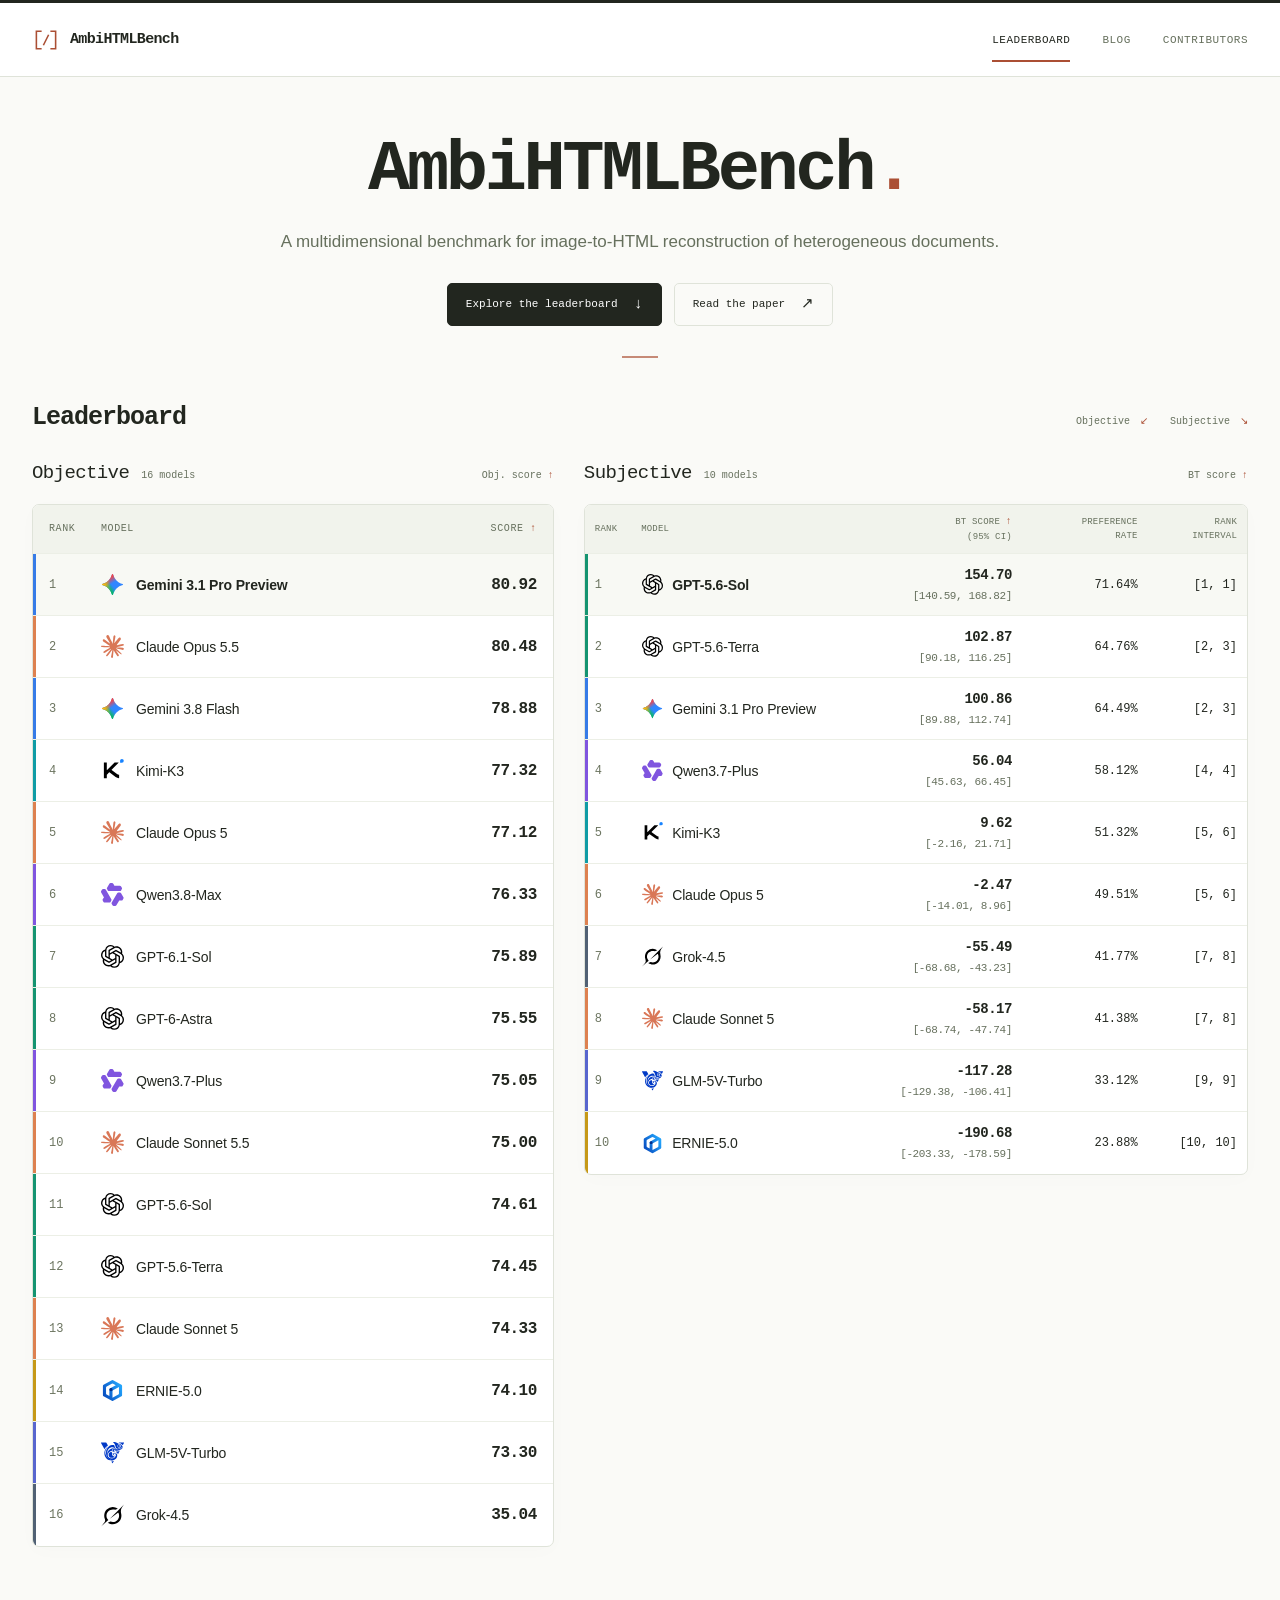
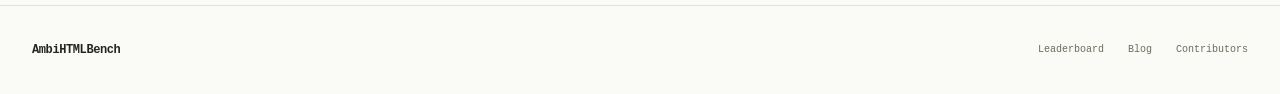
==== commit 18a75b5a: "Publish AmbiHTMLBench static website" ====
--- a/index.html
+++ b/index.html
@@ -9,9 +9,9 @@
   <meta property="og:type" content="website">
   <meta property="og:title" content="AmbiHTMLBench">
   <meta property="og:description" content="A multidimensional benchmark for image-to-HTML reconstruction of heterogeneous documents.">
-  <link rel="icon" href="./assets/favicon.svg?v=adff390298ae" type="image/svg+xml">
-  <link rel="stylesheet" href="./assets/styles.css?v=adff390298ae">
-  <script type="module" src="./assets/app.js?v=adff390298ae"></script>
+  <link rel="icon" href="./assets/favicon.svg?v=7069960af494" type="image/svg+xml">
+  <link rel="stylesheet" href="./assets/styles.css?v=7069960af494">
+  <script type="module" src="./assets/app.js?v=7069960af494"></script>
 </head>
 <body id="top">
   <a class="skip-link" href="#main">Skip to content</a>
@@ -25,140 +25,176 @@
     <div class="hero-actions"><a class="button button-primary" href="#leaderboard">Explore the leaderboard <span aria-hidden="true">↓</span></a><a class="button button-secondary" href="https://openreview.net/pdf?id=fAB2s4inFl" target="_blank" rel="noopener noreferrer">Read the paper <span aria-hidden="true">↗</span></a></div>
   </section>
   <section id="leaderboard" class="leaderboard-section" aria-labelledby="leaderboard-title">
-    <div class="section-heading"><h2 id="leaderboard-title">Leaderboard</h2><span class="section-label">Objective &amp; subjective evaluation</span></div>
-    <div class="leaderboards-grid"><section class="board" id="objective" data-leaderboard data-board="objective" data-kind="objective" data-source="./data/leaderboard.json?v=adff390298ae" aria-labelledby="objective-title" aria-busy="false">
-    <header class="board-header"><h3 id="objective-title">Objective</h3><p class="board-metric"><span data-field="score-label">Obj. score</span> <span data-field="metric-direction" aria-label="Higher is better">↑</span></p></header>
+    <div class="section-heading"><h2 id="leaderboard-title">Leaderboard</h2><nav class="board-jump" aria-label="Evaluation boards"><a href="#objective">Objective <span aria-hidden="true">↙</span></a><a href="#subjective">Subjective <span aria-hidden="true">↘</span></a></nav></div>
+    <div class="leaderboards-grid"><section class="board" id="objective" data-leaderboard data-board="objective" data-kind="objective" data-source="./data/leaderboard.json?v=7069960af494" aria-labelledby="objective-title" aria-busy="false">
+    <header class="board-header"><div class="board-title"><h3 id="objective-title">Objective</h3><span class="board-count" data-field="model-count">16 models</span></div><p class="board-metric"><span data-field="score-label">Obj. score</span> <span data-field="metric-direction" aria-label="Higher is better">↑</span></p></header>
     <div class="table-frame" tabindex="0" role="region" aria-label="Objective leaderboard table"><table>
       <caption class="visually-hidden">AmbiHTMLBench Objective rankings and scores</caption>
       <colgroup><col class="col-rank"><col class="col-model"><col class="col-score"></colgroup>
       <thead><tr><th scope="col" class="rank">Rank</th><th scope="col" class="model">Model</th><th scope="col" class="score">Score <span class="direction" data-field="direction" aria-label="Higher is better">↑</span></th></tr></thead>
       <tbody><tr data-model-index="0" class="color-gemini">
       <td class="rank">1</td>
-      <th scope="row" class="model"><span class="model-identity"><span class="model-icon"><img src="./assets/brands/gemini-color.svg?v=adff390298ae" width="24" height="24" alt=""></span><span class="model-name">Gemini 3.1 Pro Preview</span></span></th>
+      <th scope="row" class="model"><span class="model-identity"><span class="model-icon"><img src="./assets/brands/gemini-color.svg?v=7069960af494" width="24" height="24" alt=""></span><span class="model-name">Gemini 3.1 Pro Preview</span></span></th>
       <td class="score"><span class="score-chip">80.92</span></td>
       
     </tr>
-<tr data-model-index="1" class="color-kimi">
+<tr data-model-index="1" class="color-claude">
       <td class="rank">2</td>
-      <th scope="row" class="model"><span class="model-identity"><span class="model-icon"><img src="./assets/brands/kimi-color.svg?v=adff390298ae" width="24" height="24" alt=""></span><span class="model-name">Kimi-K3</span></span></th>
+      <th scope="row" class="model"><span class="model-identity"><span class="model-icon"><img src="./assets/brands/claude-color.svg?v=7069960af494" width="24" height="24" alt=""></span><span class="model-name">Claude Opus 5.5</span></span></th>
+      <td class="score"><span class="score-chip">80.48</span></td>
+      
+    </tr>
+<tr data-model-index="2" class="color-gemini">
+      <td class="rank">3</td>
+      <th scope="row" class="model"><span class="model-identity"><span class="model-icon"><img src="./assets/brands/gemini-color.svg?v=7069960af494" width="24" height="24" alt=""></span><span class="model-name">Gemini 3.8 Flash</span></span></th>
+      <td class="score"><span class="score-chip">78.88</span></td>
+      
+    </tr>
+<tr data-model-index="3" class="color-kimi">
+      <td class="rank">4</td>
+      <th scope="row" class="model"><span class="model-identity"><span class="model-icon"><img src="./assets/brands/kimi-color.svg?v=7069960af494" width="24" height="24" alt=""></span><span class="model-name">Kimi-K3</span></span></th>
       <td class="score"><span class="score-chip">77.32</span></td>
       
     </tr>
-<tr data-model-index="2" class="color-claude">
-      <td class="rank">3</td>
-      <th scope="row" class="model"><span class="model-identity"><span class="model-icon"><img src="./assets/brands/claude-color.svg?v=adff390298ae" width="24" height="24" alt=""></span><span class="model-name">Claude Opus 5</span></span></th>
+<tr data-model-index="4" class="color-claude">
+      <td class="rank">5</td>
+      <th scope="row" class="model"><span class="model-identity"><span class="model-icon"><img src="./assets/brands/claude-color.svg?v=7069960af494" width="24" height="24" alt=""></span><span class="model-name">Claude Opus 5</span></span></th>
       <td class="score"><span class="score-chip">77.12</span></td>
       
     </tr>
-<tr data-model-index="3" class="color-qwen">
-      <td class="rank">4</td>
-      <th scope="row" class="model"><span class="model-identity"><span class="model-icon"><img src="./assets/brands/qwen-color.svg?v=adff390298ae" width="24" height="24" alt=""></span><span class="model-name">Qwen3.7-Plus</span></span></th>
+<tr data-model-index="5" class="color-qwen">
+      <td class="rank">6</td>
+      <th scope="row" class="model"><span class="model-identity"><span class="model-icon"><img src="./assets/brands/qwen-color.svg?v=7069960af494" width="24" height="24" alt=""></span><span class="model-name">Qwen3.8-Max</span></span></th>
+      <td class="score"><span class="score-chip">76.33</span></td>
+      
+    </tr>
+<tr data-model-index="6" class="color-gpt">
+      <td class="rank">7</td>
+      <th scope="row" class="model"><span class="model-identity"><span class="model-icon"><img src="./assets/brands/openai.svg?v=7069960af494" width="24" height="24" alt=""></span><span class="model-name">GPT-6.1-Sol</span></span></th>
+      <td class="score"><span class="score-chip">75.89</span></td>
+      
+    </tr>
+<tr data-model-index="7" class="color-gpt">
+      <td class="rank">8</td>
+      <th scope="row" class="model"><span class="model-identity"><span class="model-icon"><img src="./assets/brands/openai.svg?v=7069960af494" width="24" height="24" alt=""></span><span class="model-name">GPT-6-Astra</span></span></th>
+      <td class="score"><span class="score-chip">75.55</span></td>
+      
+    </tr>
+<tr data-model-index="8" class="color-qwen">
+      <td class="rank">9</td>
+      <th scope="row" class="model"><span class="model-identity"><span class="model-icon"><img src="./assets/brands/qwen-color.svg?v=7069960af494" width="24" height="24" alt=""></span><span class="model-name">Qwen3.7-Plus</span></span></th>
       <td class="score"><span class="score-chip">75.05</span></td>
       
     </tr>
-<tr data-model-index="4" class="color-gpt">
-      <td class="rank">5</td>
-      <th scope="row" class="model"><span class="model-identity"><span class="model-icon"><img src="./assets/brands/openai.svg?v=adff390298ae" width="24" height="24" alt=""></span><span class="model-name">GPT-5.6-Sol</span></span></th>
+<tr data-model-index="9" class="color-claude">
+      <td class="rank">10</td>
+      <th scope="row" class="model"><span class="model-identity"><span class="model-icon"><img src="./assets/brands/claude-color.svg?v=7069960af494" width="24" height="24" alt=""></span><span class="model-name">Claude Sonnet 5.5</span></span></th>
+      <td class="score"><span class="score-chip">75.00</span></td>
+      
+    </tr>
+<tr data-model-index="10" class="color-gpt">
+      <td class="rank">11</td>
+      <th scope="row" class="model"><span class="model-identity"><span class="model-icon"><img src="./assets/brands/openai.svg?v=7069960af494" width="24" height="24" alt=""></span><span class="model-name">GPT-5.6-Sol</span></span></th>
       <td class="score"><span class="score-chip">74.61</span></td>
       
     </tr>
-<tr data-model-index="5" class="color-gpt">
-      <td class="rank">6</td>
-      <th scope="row" class="model"><span class="model-identity"><span class="model-icon"><img src="./assets/brands/openai.svg?v=adff390298ae" width="24" height="24" alt=""></span><span class="model-name">GPT-5.6-Terra</span></span></th>
+<tr data-model-index="11" class="color-gpt">
+      <td class="rank">12</td>
+      <th scope="row" class="model"><span class="model-identity"><span class="model-icon"><img src="./assets/brands/openai.svg?v=7069960af494" width="24" height="24" alt=""></span><span class="model-name">GPT-5.6-Terra</span></span></th>
       <td class="score"><span class="score-chip">74.45</span></td>
       
     </tr>
-<tr data-model-index="6" class="color-claude">
-      <td class="rank">7</td>
-      <th scope="row" class="model"><span class="model-identity"><span class="model-icon"><img src="./assets/brands/claude-color.svg?v=adff390298ae" width="24" height="24" alt=""></span><span class="model-name">Claude Sonnet 5</span></span></th>
+<tr data-model-index="12" class="color-claude">
+      <td class="rank">13</td>
+      <th scope="row" class="model"><span class="model-identity"><span class="model-icon"><img src="./assets/brands/claude-color.svg?v=7069960af494" width="24" height="24" alt=""></span><span class="model-name">Claude Sonnet 5</span></span></th>
       <td class="score"><span class="score-chip">74.33</span></td>
       
     </tr>
-<tr data-model-index="7" class="color-ernie">
-      <td class="rank">8</td>
-      <th scope="row" class="model"><span class="model-identity"><span class="model-icon"><img src="./assets/brands/wenxin-color.svg?v=adff390298ae" width="24" height="24" alt=""></span><span class="model-name">ERNIE-5.0</span></span></th>
+<tr data-model-index="13" class="color-ernie">
+      <td class="rank">14</td>
+      <th scope="row" class="model"><span class="model-identity"><span class="model-icon"><img src="./assets/brands/wenxin-color.svg?v=7069960af494" width="24" height="24" alt=""></span><span class="model-name">ERNIE-5.0</span></span></th>
       <td class="score"><span class="score-chip">74.10</span></td>
       
     </tr>
-<tr data-model-index="8" class="color-glm">
-      <td class="rank">9</td>
-      <th scope="row" class="model"><span class="model-identity"><span class="model-icon"><img src="./assets/brands/glmv-color.svg?v=adff390298ae" width="24" height="24" alt=""></span><span class="model-name">GLM-5V-Turbo</span></span></th>
+<tr data-model-index="14" class="color-glm">
+      <td class="rank">15</td>
+      <th scope="row" class="model"><span class="model-identity"><span class="model-icon"><img src="./assets/brands/glmv-color.svg?v=7069960af494" width="24" height="24" alt=""></span><span class="model-name">GLM-5V-Turbo</span></span></th>
       <td class="score"><span class="score-chip">73.30</span></td>
       
     </tr>
-<tr data-model-index="9" class="color-grok">
-      <td class="rank">10</td>
-      <th scope="row" class="model"><span class="model-identity"><span class="model-icon"><img src="./assets/brands/grok.svg?v=adff390298ae" width="24" height="24" alt=""></span><span class="model-name">Grok-4.5</span></span></th>
+<tr data-model-index="15" class="color-grok">
+      <td class="rank">16</td>
+      <th scope="row" class="model"><span class="model-identity"><span class="model-icon"><img src="./assets/brands/grok.svg?v=7069960af494" width="24" height="24" alt=""></span><span class="model-name">Grok-4.5</span></span></th>
       <td class="score"><span class="score-chip">35.04</span></td>
       
     </tr></tbody>
     </table></div>
     <div class="refresh-message"><p data-refresh-status role="status" aria-live="polite"></p><button type="button" data-retry hidden>Retry</button></div>
-    <script type="application/json" data-board-snapshot>{"schemaVersion":1,"status":"preview","updatedAt":null,"score":{"sourceLabel":"Obj. score","direction":"higher","precision":2},"rows":[{"rank":1,"model":"Gemini 3.1 Pro Preview","score":80.92},{"rank":2,"model":"Kimi-K3","score":77.32},{"rank":3,"model":"Claude Opus 5","score":77.12},{"rank":4,"model":"Qwen3.7-Plus","score":75.05},{"rank":5,"model":"GPT-5.6-Sol","score":74.61},{"rank":6,"model":"GPT-5.6-Terra","score":74.45},{"rank":7,"model":"Claude Sonnet 5","score":74.33},{"rank":8,"model":"ERNIE-5.0","score":74.1},{"rank":9,"model":"GLM-5V-Turbo","score":73.3},{"rank":10,"model":"Grok-4.5","score":35.04}]}</script>
+    <script type="application/json" data-board-snapshot>{"schemaVersion":1,"status":"preview","updatedAt":null,"score":{"sourceLabel":"Obj. score","direction":"higher","precision":2},"rows":[{"rank":1,"model":"Gemini 3.1 Pro Preview","score":80.92},{"rank":2,"model":"Claude Opus 5.5","score":80.4774},{"rank":3,"model":"Gemini 3.8 Flash","score":78.8814},{"rank":4,"model":"Kimi-K3","score":77.32},{"rank":5,"model":"Claude Opus 5","score":77.12},{"rank":6,"model":"Qwen3.8-Max","score":76.3334},{"rank":7,"model":"GPT-6.1-Sol","score":75.8928},{"rank":8,"model":"GPT-6-Astra","score":75.554},{"rank":9,"model":"Qwen3.7-Plus","score":75.05},{"rank":10,"model":"Claude Sonnet 5.5","score":74.9957},{"rank":11,"model":"GPT-5.6-Sol","score":74.61},{"rank":12,"model":"GPT-5.6-Terra","score":74.45},{"rank":13,"model":"Claude Sonnet 5","score":74.33},{"rank":14,"model":"ERNIE-5.0","score":74.1},{"rank":15,"model":"GLM-5V-Turbo","score":73.3},{"rank":16,"model":"Grok-4.5","score":35.04}]}</script>
   </section>
-<section class="board subjective-board" id="subjective" data-leaderboard data-board="subjective" data-kind="subjective" data-source="./data/subjective.json?v=adff390298ae" aria-labelledby="subjective-title" aria-busy="false">
-    <header class="board-header"><h3 id="subjective-title">Subjective</h3><p class="board-metric">BT score <span data-field="metric-direction" aria-label="Higher is better">↑</span></p></header>
+<section class="board subjective-board" id="subjective" data-leaderboard data-board="subjective" data-kind="subjective" data-source="./data/subjective.json?v=7069960af494" aria-labelledby="subjective-title" aria-busy="false">
+    <header class="board-header"><div class="board-title"><h3 id="subjective-title">Subjective</h3><span class="board-count" data-field="model-count">10 models</span></div><p class="board-metric">BT score <span data-field="metric-direction" aria-label="Higher is better">↑</span></p></header>
     <div class="table-frame subjective-table" tabindex="0" role="region" aria-label="Subjective leaderboard table"><table>
       <caption class="visually-hidden">AmbiHTMLBench Subjective rankings: BT score with confidence interval, soft preference score rate and rank interval</caption>
       <colgroup><col class="col-rank"><col class="col-model"><col class="col-score"><col class="col-preference"><col class="col-interval"></colgroup>
       <thead><tr><th scope="col" class="rank">Rank</th><th scope="col" class="model">Model</th><th scope="col" class="score">BT score <span class="direction" data-field="direction" aria-label="Higher is better">↑</span><span class="column-detail" data-field="confidence-label">(95% CI)</span></th><th scope="col" class="preference"><abbr title="Soft preference score rate">Preference<span class="column-detail">rate</span></abbr></th><th scope="col" class="rank-interval">Rank<span class="column-detail">interval</span></th></tr></thead>
       <tbody><tr data-model-index="0" class="color-gpt">
       <td class="rank">1</td>
-      <th scope="row" class="model"><span class="model-identity"><span class="model-icon"><img src="./assets/brands/openai.svg?v=adff390298ae" width="24" height="24" alt=""></span><span class="model-name">GPT-5.6-Sol</span></span></th>
+      <th scope="row" class="model"><span class="model-identity"><span class="model-icon"><img src="./assets/brands/openai.svg?v=7069960af494" width="24" height="24" alt=""></span><span class="model-name">GPT-5.6-Sol</span></span></th>
       <td class="score"><span class="score-chip">154.70</span><span class="confidence-interval">[140.59, 168.82]</span></td>
       <td class="preference">71.64%</td><td class="rank-interval">[1, 1]</td>
     </tr>
 <tr data-model-index="1" class="color-gpt">
       <td class="rank">2</td>
-      <th scope="row" class="model"><span class="model-identity"><span class="model-icon"><img src="./assets/brands/openai.svg?v=adff390298ae" width="24" height="24" alt=""></span><span class="model-name">GPT-5.6-Terra</span></span></th>
+      <th scope="row" class="model"><span class="model-identity"><span class="model-icon"><img src="./assets/brands/openai.svg?v=7069960af494" width="24" height="24" alt=""></span><span class="model-name">GPT-5.6-Terra</span></span></th>
       <td class="score"><span class="score-chip">102.87</span><span class="confidence-interval">[90.18, 116.25]</span></td>
       <td class="preference">64.76%</td><td class="rank-interval">[2, 3]</td>
     </tr>
 <tr data-model-index="2" class="color-gemini">
       <td class="rank">3</td>
-      <th scope="row" class="model"><span class="model-identity"><span class="model-icon"><img src="./assets/brands/gemini-color.svg?v=adff390298ae" width="24" height="24" alt=""></span><span class="model-name">Gemini 3.1 Pro Preview</span></span></th>
+      <th scope="row" class="model"><span class="model-identity"><span class="model-icon"><img src="./assets/brands/gemini-color.svg?v=7069960af494" width="24" height="24" alt=""></span><span class="model-name">Gemini 3.1 Pro Preview</span></span></th>
       <td class="score"><span class="score-chip">100.86</span><span class="confidence-interval">[89.88, 112.74]</span></td>
       <td class="preference">64.49%</td><td class="rank-interval">[2, 3]</td>
     </tr>
 <tr data-model-index="3" class="color-qwen">
       <td class="rank">4</td>
-      <th scope="row" class="model"><span class="model-identity"><span class="model-icon"><img src="./assets/brands/qwen-color.svg?v=adff390298ae" width="24" height="24" alt=""></span><span class="model-name">Qwen3.7-Plus</span></span></th>
+      <th scope="row" class="model"><span class="model-identity"><span class="model-icon"><img src="./assets/brands/qwen-color.svg?v=7069960af494" width="24" height="24" alt=""></span><span class="model-name">Qwen3.7-Plus</span></span></th>
       <td class="score"><span class="score-chip">56.04</span><span class="confidence-interval">[45.63, 66.45]</span></td>
       <td class="preference">58.12%</td><td class="rank-interval">[4, 4]</td>
     </tr>
 <tr data-model-index="4" class="color-kimi">
       <td class="rank">5</td>
-      <th scope="row" class="model"><span class="model-identity"><span class="model-icon"><img src="./assets/brands/kimi-color.svg?v=adff390298ae" width="24" height="24" alt=""></span><span class="model-name">Kimi-K3</span></span></th>
+      <th scope="row" class="model"><span class="model-identity"><span class="model-icon"><img src="./assets/brands/kimi-color.svg?v=7069960af494" width="24" height="24" alt=""></span><span class="model-name">Kimi-K3</span></span></th>
       <td class="score"><span class="score-chip">9.62</span><span class="confidence-interval">[-2.16, 21.71]</span></td>
       <td class="preference">51.32%</td><td class="rank-interval">[5, 6]</td>
     </tr>
 <tr data-model-index="5" class="color-claude">
       <td class="rank">6</td>
-      <th scope="row" class="model"><span class="model-identity"><span class="model-icon"><img src="./assets/brands/claude-color.svg?v=adff390298ae" width="24" height="24" alt=""></span><span class="model-name">Claude Opus 5</span></span></th>
+      <th scope="row" class="model"><span class="model-identity"><span class="model-icon"><img src="./assets/brands/claude-color.svg?v=7069960af494" width="24" height="24" alt=""></span><span class="model-name">Claude Opus 5</span></span></th>
       <td class="score"><span class="score-chip">-2.47</span><span class="confidence-interval">[-14.01, 8.96]</span></td>
       <td class="preference">49.51%</td><td class="rank-interval">[5, 6]</td>
     </tr>
 <tr data-model-index="6" class="color-grok">
       <td class="rank">7</td>
-      <th scope="row" class="model"><span class="model-identity"><span class="model-icon"><img src="./assets/brands/grok.svg?v=adff390298ae" width="24" height="24" alt=""></span><span class="model-name">Grok-4.5</span></span></th>
+      <th scope="row" class="model"><span class="model-identity"><span class="model-icon"><img src="./assets/brands/grok.svg?v=7069960af494" width="24" height="24" alt=""></span><span class="model-name">Grok-4.5</span></span></th>
       <td class="score"><span class="score-chip">-55.49</span><span class="confidence-interval">[-68.68, -43.23]</span></td>
       <td class="preference">41.77%</td><td class="rank-interval">[7, 8]</td>
     </tr>
 <tr data-model-index="7" class="color-claude">
       <td class="rank">8</td>
-      <th scope="row" class="model"><span class="model-identity"><span class="model-icon"><img src="./assets/brands/claude-color.svg?v=adff390298ae" width="24" height="24" alt=""></span><span class="model-name">Claude Sonnet 5</span></span></th>
+      <th scope="row" class="model"><span class="model-identity"><span class="model-icon"><img src="./assets/brands/claude-color.svg?v=7069960af494" width="24" height="24" alt=""></span><span class="model-name">Claude Sonnet 5</span></span></th>
       <td class="score"><span class="score-chip">-58.17</span><span class="confidence-interval">[-68.74, -47.74]</span></td>
       <td class="preference">41.38%</td><td class="rank-interval">[7, 8]</td>
     </tr>
 <tr data-model-index="8" class="color-glm">
       <td class="rank">9</td>
-      <th scope="row" class="model"><span class="model-identity"><span class="model-icon"><img src="./assets/brands/glmv-color.svg?v=adff390298ae" width="24" height="24" alt=""></span><span class="model-name">GLM-5V-Turbo</span></span></th>
+      <th scope="row" class="model"><span class="model-identity"><span class="model-icon"><img src="./assets/brands/glmv-color.svg?v=7069960af494" width="24" height="24" alt=""></span><span class="model-name">GLM-5V-Turbo</span></span></th>
       <td class="score"><span class="score-chip">-117.28</span><span class="confidence-interval">[-129.38, -106.41]</span></td>
       <td class="preference">33.12%</td><td class="rank-interval">[9, 9]</td>
     </tr>
 <tr data-model-index="9" class="color-ernie">
       <td class="rank">10</td>
-      <th scope="row" class="model"><span class="model-identity"><span class="model-icon"><img src="./assets/brands/wenxin-color.svg?v=adff390298ae" width="24" height="24" alt=""></span><span class="model-name">ERNIE-5.0</span></span></th>
+      <th scope="row" class="model"><span class="model-identity"><span class="model-icon"><img src="./assets/brands/wenxin-color.svg?v=7069960af494" width="24" height="24" alt=""></span><span class="model-name">ERNIE-5.0</span></span></th>
       <td class="score"><span class="score-chip">-190.68</span><span class="confidence-interval">[-203.33, -178.59]</span></td>
       <td class="preference">23.88%</td><td class="rank-interval">[10, 10]</td>
     </tr></tbody>
--- a/assets/styles.css
+++ b/assets/styles.css
@@ -11,7 +11,7 @@
 .skip-link { position:fixed; top:12px; left:16px; z-index:20; padding:12px 16px; background:var(--ink); color:#fff; }
 .skip-link:not(:focus) { width:1px; height:1px; padding:0; overflow:hidden; clip-path:inset(50%); white-space:nowrap; }
 .header-inner,.page-shell,.footer-inner { width:min(100% - 64px,1480px); margin-inline:auto; }
-.site-header { flex:none; border-top:3px solid var(--ink); border-bottom:1px solid var(--line); background:var(--page); }
+.site-header { flex:none; border-top:3px solid var(--ink); border-bottom:1px solid var(--line); background:var(--paper); }
 .header-inner { min-height:73px; display:flex; align-items:center; justify-content:space-between; gap:24px; }
 .wordmark { display:inline-flex; align-items:center; gap:10px; font:700 15px var(--mono); letter-spacing:-.65px; }
 .brand-mark { width:28px; height:28px; fill:none; stroke:var(--accent); stroke-width:1.8; }
@@ -20,12 +20,13 @@
 .primary-nav a:hover,.primary-nav a[aria-current] { color:var(--ink); }
 .primary-nav a[aria-current]::after { content:""; position:absolute; bottom:2px; left:0; right:0; height:2px; background:var(--accent); }
 .page-shell { flex:1; }
-.hero { padding:48px 0 46px; text-align:center; animation:enter 450ms ease-out both; }
+.hero { position:relative; padding:54px 0 45px; text-align:center; animation:enter 450ms ease-out both; }
+.hero::after { content:""; display:block; width:36px; height:2px; margin:30px auto 0; background:var(--accent); opacity:.65; }
 .hero h1 { margin:0; font:600 clamp(34px,5.5vw,72px)/1.12 var(--mono); letter-spacing:-3.4px; }
 .title-period { color:var(--accent); }
-.hero-description { max-width:940px; margin:18px auto 0; color:var(--muted); font-size:17px; line-height:1.65; }
+.hero-description { max-width:760px; margin:18px auto 0; color:var(--muted); font-size:17px; line-height:1.65; }
 .hero-actions { display:flex; align-items:center; justify-content:center; gap:12px; flex-wrap:wrap; margin-top:27px; }
-.button { display:inline-flex; align-items:center; justify-content:center; gap:16px; min-height:43px; padding:11px 18px; border:1px solid var(--line); font:11px/1.5 var(--mono); transition:background 140ms,color 140ms,border-color 140ms; }
+.button { display:inline-flex; align-items:center; justify-content:center; gap:16px; min-height:43px; padding:11px 18px; border:1px solid var(--line); border-radius:5px; font:11px/1.5 var(--mono); transition:background 140ms,color 140ms,border-color 140ms; }
 .button-primary { background:var(--ink); color:#fff; border-color:var(--ink); }
 .button-primary:hover { background:#3c4236; border-color:#3c4236; }
 .button-secondary { background:transparent; }
@@ -35,13 +36,19 @@
 .section-heading h2 { margin:0; font:600 25px/1.2 var(--mono); letter-spacing:-1px; }
 .section-label { color:var(--muted); font:10px/1.5 var(--mono); }
 .leaderboard-section { padding-bottom:58px; }
-.leaderboards-grid { display:grid; grid-template-columns:repeat(2,minmax(0,1fr)); gap:28px; align-items:start; }
-.board { min-width:0; }
+.leaderboards-grid { display:grid; grid-template-columns:minmax(0,.88fr) minmax(0,1.12fr); gap:30px; align-items:start; }
+.board { min-width:0; scroll-margin-top:24px; }
+.board-title { display:flex; align-items:baseline; flex-wrap:wrap; gap:12px; }
+.board-count { color:var(--muted); font:10px/1.5 var(--mono); white-space:nowrap; }
+.board-jump { display:flex; gap:22px; color:var(--muted); font:10px/1.5 var(--mono); }
+.board-jump a { display:inline-flex; align-items:center; gap:10px; min-height:36px; }
+.board-jump a:hover { color:var(--accent); }
+.board-jump span { color:var(--accent); }
 .board-header { display:flex; align-items:baseline; justify-content:space-between; gap:12px; min-height:43px; padding-bottom:14px; }
 .board-header h3 { margin:0; font:500 19px/1.3 var(--mono); letter-spacing:-.6px; }
 .board-metric { margin:0; color:var(--muted); font:10px/1.5 var(--mono); }
 .board-metric [data-field="metric-direction"],.direction { color:var(--accent); }
-.table-frame { overflow-x:auto; overscroll-behavior-x:contain; border:1px solid var(--line); border-radius:5px; background:var(--paper); scrollbar-width:thin; scrollbar-color:#b7c1aa #f3f5ee; }
+.table-frame { overflow-x:auto; overscroll-behavior-x:contain; border:1px solid var(--line); border-radius:7px; background:var(--paper); box-shadow:0 4px 20px #22261f04; scrollbar-width:thin; scrollbar-color:#b7c1aa #f3f5ee; }
 .table-frame::-webkit-scrollbar { height:6px; }
 .table-frame::-webkit-scrollbar-track { background:#f3f5ee; }
 .table-frame::-webkit-scrollbar-thumb { background:#b7c1aa; border-radius:3px; }
@@ -51,8 +58,10 @@
 thead th { height:48px; padding:8px 16px; color:var(--muted); font:500 10px/1.4 var(--mono); text-transform:uppercase; letter-spacing:.6px; }
 .rank,.model { text-align:left; }
 .score,.preference,.rank-interval { text-align:right; }
-tbody tr { border-top:1px solid #ecefe6; box-shadow:inset 2px 0 var(--model-color); transition:background 140ms; }
-tbody tr:hover { background:color-mix(in srgb,var(--model-color) 5%,white); }
+tbody tr { border-top:1px solid #ecefe6; box-shadow:inset 3px 0 var(--model-color); transition:background 140ms; }
+tbody tr:first-child { background:#f8f9f4; }
+tbody tr:first-child .model,tbody tr:first-child .score { font-weight:600; }
+tbody tr:hover { background:color-mix(in srgb,var(--model-color) 6%,white); }
 tbody td,tbody th { height:62px; padding:10px 16px; vertical-align:middle; }
 tbody .rank { color:#6b745f; font:12px var(--mono); font-variant-numeric:tabular-nums; }
 tbody .model { font-size:14px; line-height:1.45; font-weight:500; }
@@ -61,20 +70,20 @@
 .model-icon img { width:23px; height:23px; object-fit:contain; }
 .model-name { overflow-wrap:anywhere; letter-spacing:-.15px; }
 .unknown-mark { color:var(--muted); font:10px var(--mono); }
-tbody .score { font:600 15px var(--mono); font-variant-numeric:tabular-nums; white-space:nowrap; letter-spacing:-.5px; }
+tbody .score { font:600 16px var(--mono); font-variant-numeric:tabular-nums; white-space:nowrap; letter-spacing:-.5px; }
 .score-chip { display:inline-block; }
 .direction { font-size:10px; }
 .column-detail { display:block; margin-top:3px; font-size:9px; line-height:1.3; }
-.subjective-table table { min-width:560px; }
-.subjective-table .col-rank { width:7%; } .subjective-table .col-model { width:31%; } .subjective-table .col-score { width:27%; } .col-preference { width:20%; } .col-interval { width:15%; }
+.subjective-table table { min-width:600px; }
+.subjective-table .col-rank { width:7%; } .subjective-table .col-model { width:32%; } .subjective-table .col-score { width:27%; } .col-preference { width:19%; } .col-interval { width:15%; }
 .subjective-table thead th { padding-inline:10px; font-size:9px; letter-spacing:.2px; }
 .subjective-table tbody td,.subjective-table tbody th { padding-inline:10px; }
-.subjective-table tbody .model { font-size:13px; }
+.subjective-table tbody .model { font-size:14px; }
 .subjective-table .model-identity { gap:9px; }
 .subjective-table .model-icon { width:22px; flex-basis:22px; }
 .subjective-table .model-icon img { width:21px; height:21px; }
 .subjective-table tbody .score { font-size:14px; }
-.confidence-interval { display:block; margin-top:6px; color:var(--muted); font:10.5px/1.3 var(--mono); letter-spacing:-.4px; }
+.confidence-interval { display:block; margin-top:6px; color:var(--muted); font:11px/1.3 var(--mono); letter-spacing:-.4px; }
 tbody .preference,tbody .rank-interval { font:12px var(--mono); font-variant-numeric:tabular-nums; white-space:nowrap; }
 abbr[title] { text-decoration:none; }
 .empty-row td { height:180px; text-align:center; color:var(--muted); font-size:14px; }
@@ -166,7 +175,8 @@
   .primary-nav { width:100%; justify-content:space-between; gap:14px; }
   .primary-nav a { min-height:43px; font-size:10px; }
   .primary-nav a[aria-current]::after { bottom:0; }
-  .hero { padding:35px 0 38px; }
+  .hero { padding:35px 0 32px; }
+  .hero::after { margin-top:25px; }
   .hero h1 { font-size:clamp(29px,8.2vw,42px); letter-spacing:-1.5px; }
   .hero-description { max-width:380px; margin-top:16px; font-size:14px; line-height:1.75; }
   .hero-actions { gap:9px; margin-top:24px; }
@@ -176,6 +186,9 @@
   .section-label { font-size:9px; }
   .leaderboards-grid { gap:30px; }
   .board-header { min-height:40px; padding-bottom:12px; }
+  .board-title { gap:9px; }
+  .board-count { font-size:9px; }
+  .board-jump { gap:18px; font-size:9px; }
   .board-header h3 { font-size:18px; }
   .board-metric { font-size:9px; }
   .col-rank { width:12%; } .col-model { width:63%; } .col-score { width:25%; }
@@ -186,8 +199,8 @@
   .model-icon { width:21px; flex-basis:21px; }
   .model-icon img { width:21px; height:21px; }
   .subjective-table tbody td,.subjective-table tbody th { height:62px; }
-  .subjective-table tbody .model { font-size:13px; }
-  .subjective-table .score { text-align:left; }
+  .subjective-table tbody .model { font-size:14px; }
+  .subjective-table .score { text-align:right; }
   .subjective-table .col-rank { width:7%; } .subjective-table .col-model { width:29%; } .subjective-table .col-score { width:29%; }
   .leaderboard-section { padding-bottom:40px; }
   .footer-inner { flex-direction:column; align-items:flex-start; gap:10px; padding-block:22px; }
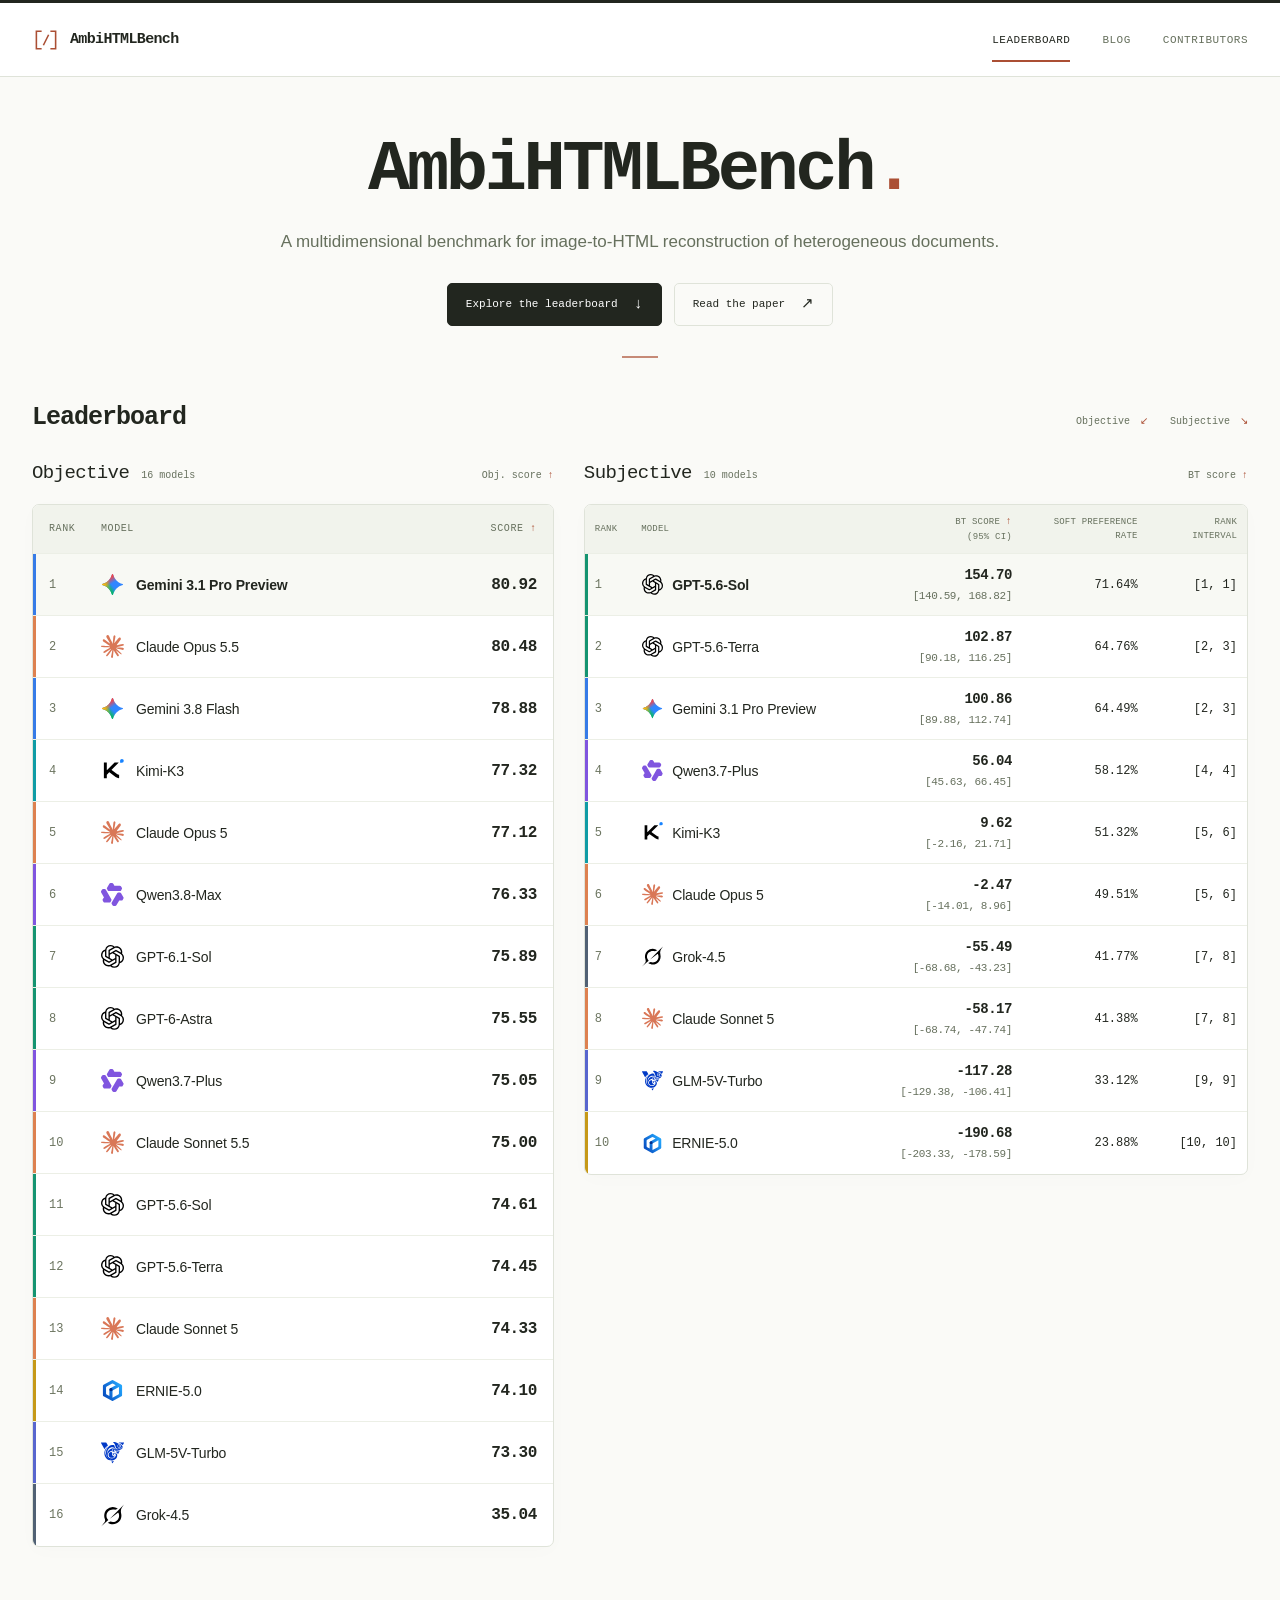
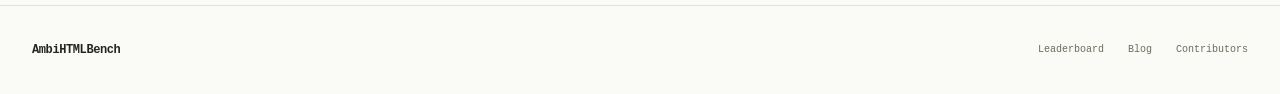
==== commit 7cb86619: "Publish AmbiHTMLBench static website" ====
--- a/index.html
+++ b/index.html
@@ -9,9 +9,9 @@
   <meta property="og:type" content="website">
   <meta property="og:title" content="AmbiHTMLBench">
   <meta property="og:description" content="A multidimensional benchmark for image-to-HTML reconstruction of heterogeneous documents.">
-  <link rel="icon" href="./assets/favicon.svg?v=7069960af494" type="image/svg+xml">
-  <link rel="stylesheet" href="./assets/styles.css?v=7069960af494">
-  <script type="module" src="./assets/app.js?v=7069960af494"></script>
+  <link rel="icon" href="./assets/favicon.svg?v=ea4eb68a797a" type="image/svg+xml">
+  <link rel="stylesheet" href="./assets/styles.css?v=ea4eb68a797a">
+  <script type="module" src="./assets/app.js?v=ea4eb68a797a"></script>
 </head>
 <body id="top">
   <a class="skip-link" href="#main">Skip to content</a>
@@ -26,105 +26,106 @@
   </section>
   <section id="leaderboard" class="leaderboard-section" aria-labelledby="leaderboard-title">
     <div class="section-heading"><h2 id="leaderboard-title">Leaderboard</h2><nav class="board-jump" aria-label="Evaluation boards"><a href="#objective">Objective <span aria-hidden="true">↙</span></a><a href="#subjective">Subjective <span aria-hidden="true">↘</span></a></nav></div>
-    <div class="leaderboards-grid"><section class="board" id="objective" data-leaderboard data-board="objective" data-kind="objective" data-source="./data/leaderboard.json?v=7069960af494" aria-labelledby="objective-title" aria-busy="false">
+    <div class="leaderboards-grid"><section class="board" id="objective" data-leaderboard data-board="objective" data-kind="objective" data-source="./data/leaderboard.json?v=ea4eb68a797a" aria-labelledby="objective-title" aria-busy="false">
     <header class="board-header"><div class="board-title"><h3 id="objective-title">Objective</h3><span class="board-count" data-field="model-count">16 models</span></div><p class="board-metric"><span data-field="score-label">Obj. score</span> <span data-field="metric-direction" aria-label="Higher is better">↑</span></p></header>
+    
     <div class="table-frame" tabindex="0" role="region" aria-label="Objective leaderboard table"><table>
       <caption class="visually-hidden">AmbiHTMLBench Objective rankings and scores</caption>
       <colgroup><col class="col-rank"><col class="col-model"><col class="col-score"></colgroup>
       <thead><tr><th scope="col" class="rank">Rank</th><th scope="col" class="model">Model</th><th scope="col" class="score">Score <span class="direction" data-field="direction" aria-label="Higher is better">↑</span></th></tr></thead>
       <tbody><tr data-model-index="0" class="color-gemini">
       <td class="rank">1</td>
-      <th scope="row" class="model"><span class="model-identity"><span class="model-icon"><img src="./assets/brands/gemini-color.svg?v=7069960af494" width="24" height="24" alt=""></span><span class="model-name">Gemini 3.1 Pro Preview</span></span></th>
+      <th scope="row" class="model"><span class="model-identity"><span class="model-icon"><img src="./assets/brands/gemini-color.svg?v=ea4eb68a797a" width="24" height="24" alt=""></span><span class="model-name">Gemini 3.1 Pro Preview</span></span></th>
       <td class="score"><span class="score-chip">80.92</span></td>
       
     </tr>
 <tr data-model-index="1" class="color-claude">
       <td class="rank">2</td>
-      <th scope="row" class="model"><span class="model-identity"><span class="model-icon"><img src="./assets/brands/claude-color.svg?v=7069960af494" width="24" height="24" alt=""></span><span class="model-name">Claude Opus 5.5</span></span></th>
+      <th scope="row" class="model"><span class="model-identity"><span class="model-icon"><img src="./assets/brands/claude-color.svg?v=ea4eb68a797a" width="24" height="24" alt=""></span><span class="model-name">Claude Opus 5.5</span></span></th>
       <td class="score"><span class="score-chip">80.48</span></td>
       
     </tr>
 <tr data-model-index="2" class="color-gemini">
       <td class="rank">3</td>
-      <th scope="row" class="model"><span class="model-identity"><span class="model-icon"><img src="./assets/brands/gemini-color.svg?v=7069960af494" width="24" height="24" alt=""></span><span class="model-name">Gemini 3.8 Flash</span></span></th>
+      <th scope="row" class="model"><span class="model-identity"><span class="model-icon"><img src="./assets/brands/gemini-color.svg?v=ea4eb68a797a" width="24" height="24" alt=""></span><span class="model-name">Gemini 3.8 Flash</span></span></th>
       <td class="score"><span class="score-chip">78.88</span></td>
       
     </tr>
 <tr data-model-index="3" class="color-kimi">
       <td class="rank">4</td>
-      <th scope="row" class="model"><span class="model-identity"><span class="model-icon"><img src="./assets/brands/kimi-color.svg?v=7069960af494" width="24" height="24" alt=""></span><span class="model-name">Kimi-K3</span></span></th>
+      <th scope="row" class="model"><span class="model-identity"><span class="model-icon"><img src="./assets/brands/kimi-color.svg?v=ea4eb68a797a" width="24" height="24" alt=""></span><span class="model-name">Kimi-K3</span></span></th>
       <td class="score"><span class="score-chip">77.32</span></td>
       
     </tr>
 <tr data-model-index="4" class="color-claude">
       <td class="rank">5</td>
-      <th scope="row" class="model"><span class="model-identity"><span class="model-icon"><img src="./assets/brands/claude-color.svg?v=7069960af494" width="24" height="24" alt=""></span><span class="model-name">Claude Opus 5</span></span></th>
+      <th scope="row" class="model"><span class="model-identity"><span class="model-icon"><img src="./assets/brands/claude-color.svg?v=ea4eb68a797a" width="24" height="24" alt=""></span><span class="model-name">Claude Opus 5</span></span></th>
       <td class="score"><span class="score-chip">77.12</span></td>
       
     </tr>
 <tr data-model-index="5" class="color-qwen">
       <td class="rank">6</td>
-      <th scope="row" class="model"><span class="model-identity"><span class="model-icon"><img src="./assets/brands/qwen-color.svg?v=7069960af494" width="24" height="24" alt=""></span><span class="model-name">Qwen3.8-Max</span></span></th>
+      <th scope="row" class="model"><span class="model-identity"><span class="model-icon"><img src="./assets/brands/qwen-color.svg?v=ea4eb68a797a" width="24" height="24" alt=""></span><span class="model-name">Qwen3.8-Max</span></span></th>
       <td class="score"><span class="score-chip">76.33</span></td>
       
     </tr>
 <tr data-model-index="6" class="color-gpt">
       <td class="rank">7</td>
-      <th scope="row" class="model"><span class="model-identity"><span class="model-icon"><img src="./assets/brands/openai.svg?v=7069960af494" width="24" height="24" alt=""></span><span class="model-name">GPT-6.1-Sol</span></span></th>
+      <th scope="row" class="model"><span class="model-identity"><span class="model-icon"><img src="./assets/brands/openai.svg?v=ea4eb68a797a" width="24" height="24" alt=""></span><span class="model-name">GPT-6.1-Sol</span></span></th>
       <td class="score"><span class="score-chip">75.89</span></td>
       
     </tr>
 <tr data-model-index="7" class="color-gpt">
       <td class="rank">8</td>
-      <th scope="row" class="model"><span class="model-identity"><span class="model-icon"><img src="./assets/brands/openai.svg?v=7069960af494" width="24" height="24" alt=""></span><span class="model-name">GPT-6-Astra</span></span></th>
+      <th scope="row" class="model"><span class="model-identity"><span class="model-icon"><img src="./assets/brands/openai.svg?v=ea4eb68a797a" width="24" height="24" alt=""></span><span class="model-name">GPT-6-Astra</span></span></th>
       <td class="score"><span class="score-chip">75.55</span></td>
       
     </tr>
 <tr data-model-index="8" class="color-qwen">
       <td class="rank">9</td>
-      <th scope="row" class="model"><span class="model-identity"><span class="model-icon"><img src="./assets/brands/qwen-color.svg?v=7069960af494" width="24" height="24" alt=""></span><span class="model-name">Qwen3.7-Plus</span></span></th>
+      <th scope="row" class="model"><span class="model-identity"><span class="model-icon"><img src="./assets/brands/qwen-color.svg?v=ea4eb68a797a" width="24" height="24" alt=""></span><span class="model-name">Qwen3.7-Plus</span></span></th>
       <td class="score"><span class="score-chip">75.05</span></td>
       
     </tr>
 <tr data-model-index="9" class="color-claude">
       <td class="rank">10</td>
-      <th scope="row" class="model"><span class="model-identity"><span class="model-icon"><img src="./assets/brands/claude-color.svg?v=7069960af494" width="24" height="24" alt=""></span><span class="model-name">Claude Sonnet 5.5</span></span></th>
+      <th scope="row" class="model"><span class="model-identity"><span class="model-icon"><img src="./assets/brands/claude-color.svg?v=ea4eb68a797a" width="24" height="24" alt=""></span><span class="model-name">Claude Sonnet 5.5</span></span></th>
       <td class="score"><span class="score-chip">75.00</span></td>
       
     </tr>
 <tr data-model-index="10" class="color-gpt">
       <td class="rank">11</td>
-      <th scope="row" class="model"><span class="model-identity"><span class="model-icon"><img src="./assets/brands/openai.svg?v=7069960af494" width="24" height="24" alt=""></span><span class="model-name">GPT-5.6-Sol</span></span></th>
+      <th scope="row" class="model"><span class="model-identity"><span class="model-icon"><img src="./assets/brands/openai.svg?v=ea4eb68a797a" width="24" height="24" alt=""></span><span class="model-name">GPT-5.6-Sol</span></span></th>
       <td class="score"><span class="score-chip">74.61</span></td>
       
     </tr>
 <tr data-model-index="11" class="color-gpt">
       <td class="rank">12</td>
-      <th scope="row" class="model"><span class="model-identity"><span class="model-icon"><img src="./assets/brands/openai.svg?v=7069960af494" width="24" height="24" alt=""></span><span class="model-name">GPT-5.6-Terra</span></span></th>
+      <th scope="row" class="model"><span class="model-identity"><span class="model-icon"><img src="./assets/brands/openai.svg?v=ea4eb68a797a" width="24" height="24" alt=""></span><span class="model-name">GPT-5.6-Terra</span></span></th>
       <td class="score"><span class="score-chip">74.45</span></td>
       
     </tr>
 <tr data-model-index="12" class="color-claude">
       <td class="rank">13</td>
-      <th scope="row" class="model"><span class="model-identity"><span class="model-icon"><img src="./assets/brands/claude-color.svg?v=7069960af494" width="24" height="24" alt=""></span><span class="model-name">Claude Sonnet 5</span></span></th>
+      <th scope="row" class="model"><span class="model-identity"><span class="model-icon"><img src="./assets/brands/claude-color.svg?v=ea4eb68a797a" width="24" height="24" alt=""></span><span class="model-name">Claude Sonnet 5</span></span></th>
       <td class="score"><span class="score-chip">74.33</span></td>
       
     </tr>
 <tr data-model-index="13" class="color-ernie">
       <td class="rank">14</td>
-      <th scope="row" class="model"><span class="model-identity"><span class="model-icon"><img src="./assets/brands/wenxin-color.svg?v=7069960af494" width="24" height="24" alt=""></span><span class="model-name">ERNIE-5.0</span></span></th>
+      <th scope="row" class="model"><span class="model-identity"><span class="model-icon"><img src="./assets/brands/wenxin-color.svg?v=ea4eb68a797a" width="24" height="24" alt=""></span><span class="model-name">ERNIE-5.0</span></span></th>
       <td class="score"><span class="score-chip">74.10</span></td>
       
     </tr>
 <tr data-model-index="14" class="color-glm">
       <td class="rank">15</td>
-      <th scope="row" class="model"><span class="model-identity"><span class="model-icon"><img src="./assets/brands/glmv-color.svg?v=7069960af494" width="24" height="24" alt=""></span><span class="model-name">GLM-5V-Turbo</span></span></th>
+      <th scope="row" class="model"><span class="model-identity"><span class="model-icon"><img src="./assets/brands/glmv-color.svg?v=ea4eb68a797a" width="24" height="24" alt=""></span><span class="model-name">GLM-5V-Turbo</span></span></th>
       <td class="score"><span class="score-chip">73.30</span></td>
       
     </tr>
 <tr data-model-index="15" class="color-grok">
       <td class="rank">16</td>
-      <th scope="row" class="model"><span class="model-identity"><span class="model-icon"><img src="./assets/brands/grok.svg?v=7069960af494" width="24" height="24" alt=""></span><span class="model-name">Grok-4.5</span></span></th>
+      <th scope="row" class="model"><span class="model-identity"><span class="model-icon"><img src="./assets/brands/grok.svg?v=ea4eb68a797a" width="24" height="24" alt=""></span><span class="model-name">Grok-4.5</span></span></th>
       <td class="score"><span class="score-chip">35.04</span></td>
       
     </tr></tbody>
@@ -132,69 +133,70 @@
     <div class="refresh-message"><p data-refresh-status role="status" aria-live="polite"></p><button type="button" data-retry hidden>Retry</button></div>
     <script type="application/json" data-board-snapshot>{"schemaVersion":1,"status":"preview","updatedAt":null,"score":{"sourceLabel":"Obj. score","direction":"higher","precision":2},"rows":[{"rank":1,"model":"Gemini 3.1 Pro Preview","score":80.92},{"rank":2,"model":"Claude Opus 5.5","score":80.4774},{"rank":3,"model":"Gemini 3.8 Flash","score":78.8814},{"rank":4,"model":"Kimi-K3","score":77.32},{"rank":5,"model":"Claude Opus 5","score":77.12},{"rank":6,"model":"Qwen3.8-Max","score":76.3334},{"rank":7,"model":"GPT-6.1-Sol","score":75.8928},{"rank":8,"model":"GPT-6-Astra","score":75.554},{"rank":9,"model":"Qwen3.7-Plus","score":75.05},{"rank":10,"model":"Claude Sonnet 5.5","score":74.9957},{"rank":11,"model":"GPT-5.6-Sol","score":74.61},{"rank":12,"model":"GPT-5.6-Terra","score":74.45},{"rank":13,"model":"Claude Sonnet 5","score":74.33},{"rank":14,"model":"ERNIE-5.0","score":74.1},{"rank":15,"model":"GLM-5V-Turbo","score":73.3},{"rank":16,"model":"Grok-4.5","score":35.04}]}</script>
   </section>
-<section class="board subjective-board" id="subjective" data-leaderboard data-board="subjective" data-kind="subjective" data-source="./data/subjective.json?v=7069960af494" aria-labelledby="subjective-title" aria-busy="false">
+<section class="board subjective-board" id="subjective" data-leaderboard data-board="subjective" data-kind="subjective" data-source="./data/subjective.json?v=ea4eb68a797a" aria-labelledby="subjective-title" aria-busy="false">
     <header class="board-header"><div class="board-title"><h3 id="subjective-title">Subjective</h3><span class="board-count" data-field="model-count">10 models</span></div><p class="board-metric">BT score <span data-field="metric-direction" aria-label="Higher is better">↑</span></p></header>
+    <p class="table-scroll-hint" aria-hidden="true">Swipe for all columns <span>↔</span></p>
     <div class="table-frame subjective-table" tabindex="0" role="region" aria-label="Subjective leaderboard table"><table>
       <caption class="visually-hidden">AmbiHTMLBench Subjective rankings: BT score with confidence interval, soft preference score rate and rank interval</caption>
       <colgroup><col class="col-rank"><col class="col-model"><col class="col-score"><col class="col-preference"><col class="col-interval"></colgroup>
-      <thead><tr><th scope="col" class="rank">Rank</th><th scope="col" class="model">Model</th><th scope="col" class="score">BT score <span class="direction" data-field="direction" aria-label="Higher is better">↑</span><span class="column-detail" data-field="confidence-label">(95% CI)</span></th><th scope="col" class="preference"><abbr title="Soft preference score rate">Preference<span class="column-detail">rate</span></abbr></th><th scope="col" class="rank-interval">Rank<span class="column-detail">interval</span></th></tr></thead>
+      <thead><tr><th scope="col" class="rank">Rank</th><th scope="col" class="model">Model</th><th scope="col" class="score">BT score <span class="direction" data-field="direction" aria-label="Higher is better">↑</span><span class="column-detail" data-field="confidence-label">(95% CI)</span></th><th scope="col" class="preference"><abbr title="Soft preference score rate">Soft preference<span class="column-detail">rate</span></abbr></th><th scope="col" class="rank-interval">Rank<span class="column-detail">interval</span></th></tr></thead>
       <tbody><tr data-model-index="0" class="color-gpt">
       <td class="rank">1</td>
-      <th scope="row" class="model"><span class="model-identity"><span class="model-icon"><img src="./assets/brands/openai.svg?v=7069960af494" width="24" height="24" alt=""></span><span class="model-name">GPT-5.6-Sol</span></span></th>
+      <th scope="row" class="model"><span class="model-identity"><span class="model-icon"><img src="./assets/brands/openai.svg?v=ea4eb68a797a" width="24" height="24" alt=""></span><span class="model-name">GPT-5.6-Sol</span></span></th>
       <td class="score"><span class="score-chip">154.70</span><span class="confidence-interval">[140.59, 168.82]</span></td>
       <td class="preference">71.64%</td><td class="rank-interval">[1, 1]</td>
     </tr>
 <tr data-model-index="1" class="color-gpt">
       <td class="rank">2</td>
-      <th scope="row" class="model"><span class="model-identity"><span class="model-icon"><img src="./assets/brands/openai.svg?v=7069960af494" width="24" height="24" alt=""></span><span class="model-name">GPT-5.6-Terra</span></span></th>
+      <th scope="row" class="model"><span class="model-identity"><span class="model-icon"><img src="./assets/brands/openai.svg?v=ea4eb68a797a" width="24" height="24" alt=""></span><span class="model-name">GPT-5.6-Terra</span></span></th>
       <td class="score"><span class="score-chip">102.87</span><span class="confidence-interval">[90.18, 116.25]</span></td>
       <td class="preference">64.76%</td><td class="rank-interval">[2, 3]</td>
     </tr>
 <tr data-model-index="2" class="color-gemini">
       <td class="rank">3</td>
-      <th scope="row" class="model"><span class="model-identity"><span class="model-icon"><img src="./assets/brands/gemini-color.svg?v=7069960af494" width="24" height="24" alt=""></span><span class="model-name">Gemini 3.1 Pro Preview</span></span></th>
+      <th scope="row" class="model"><span class="model-identity"><span class="model-icon"><img src="./assets/brands/gemini-color.svg?v=ea4eb68a797a" width="24" height="24" alt=""></span><span class="model-name">Gemini 3.1 Pro Preview</span></span></th>
       <td class="score"><span class="score-chip">100.86</span><span class="confidence-interval">[89.88, 112.74]</span></td>
       <td class="preference">64.49%</td><td class="rank-interval">[2, 3]</td>
     </tr>
 <tr data-model-index="3" class="color-qwen">
       <td class="rank">4</td>
-      <th scope="row" class="model"><span class="model-identity"><span class="model-icon"><img src="./assets/brands/qwen-color.svg?v=7069960af494" width="24" height="24" alt=""></span><span class="model-name">Qwen3.7-Plus</span></span></th>
+      <th scope="row" class="model"><span class="model-identity"><span class="model-icon"><img src="./assets/brands/qwen-color.svg?v=ea4eb68a797a" width="24" height="24" alt=""></span><span class="model-name">Qwen3.7-Plus</span></span></th>
       <td class="score"><span class="score-chip">56.04</span><span class="confidence-interval">[45.63, 66.45]</span></td>
       <td class="preference">58.12%</td><td class="rank-interval">[4, 4]</td>
     </tr>
 <tr data-model-index="4" class="color-kimi">
       <td class="rank">5</td>
-      <th scope="row" class="model"><span class="model-identity"><span class="model-icon"><img src="./assets/brands/kimi-color.svg?v=7069960af494" width="24" height="24" alt=""></span><span class="model-name">Kimi-K3</span></span></th>
+      <th scope="row" class="model"><span class="model-identity"><span class="model-icon"><img src="./assets/brands/kimi-color.svg?v=ea4eb68a797a" width="24" height="24" alt=""></span><span class="model-name">Kimi-K3</span></span></th>
       <td class="score"><span class="score-chip">9.62</span><span class="confidence-interval">[-2.16, 21.71]</span></td>
       <td class="preference">51.32%</td><td class="rank-interval">[5, 6]</td>
     </tr>
 <tr data-model-index="5" class="color-claude">
       <td class="rank">6</td>
-      <th scope="row" class="model"><span class="model-identity"><span class="model-icon"><img src="./assets/brands/claude-color.svg?v=7069960af494" width="24" height="24" alt=""></span><span class="model-name">Claude Opus 5</span></span></th>
+      <th scope="row" class="model"><span class="model-identity"><span class="model-icon"><img src="./assets/brands/claude-color.svg?v=ea4eb68a797a" width="24" height="24" alt=""></span><span class="model-name">Claude Opus 5</span></span></th>
       <td class="score"><span class="score-chip">-2.47</span><span class="confidence-interval">[-14.01, 8.96]</span></td>
       <td class="preference">49.51%</td><td class="rank-interval">[5, 6]</td>
     </tr>
 <tr data-model-index="6" class="color-grok">
       <td class="rank">7</td>
-      <th scope="row" class="model"><span class="model-identity"><span class="model-icon"><img src="./assets/brands/grok.svg?v=7069960af494" width="24" height="24" alt=""></span><span class="model-name">Grok-4.5</span></span></th>
+      <th scope="row" class="model"><span class="model-identity"><span class="model-icon"><img src="./assets/brands/grok.svg?v=ea4eb68a797a" width="24" height="24" alt=""></span><span class="model-name">Grok-4.5</span></span></th>
       <td class="score"><span class="score-chip">-55.49</span><span class="confidence-interval">[-68.68, -43.23]</span></td>
       <td class="preference">41.77%</td><td class="rank-interval">[7, 8]</td>
     </tr>
 <tr data-model-index="7" class="color-claude">
       <td class="rank">8</td>
-      <th scope="row" class="model"><span class="model-identity"><span class="model-icon"><img src="./assets/brands/claude-color.svg?v=7069960af494" width="24" height="24" alt=""></span><span class="model-name">Claude Sonnet 5</span></span></th>
+      <th scope="row" class="model"><span class="model-identity"><span class="model-icon"><img src="./assets/brands/claude-color.svg?v=ea4eb68a797a" width="24" height="24" alt=""></span><span class="model-name">Claude Sonnet 5</span></span></th>
       <td class="score"><span class="score-chip">-58.17</span><span class="confidence-interval">[-68.74, -47.74]</span></td>
       <td class="preference">41.38%</td><td class="rank-interval">[7, 8]</td>
     </tr>
 <tr data-model-index="8" class="color-glm">
       <td class="rank">9</td>
-      <th scope="row" class="model"><span class="model-identity"><span class="model-icon"><img src="./assets/brands/glmv-color.svg?v=7069960af494" width="24" height="24" alt=""></span><span class="model-name">GLM-5V-Turbo</span></span></th>
+      <th scope="row" class="model"><span class="model-identity"><span class="model-icon"><img src="./assets/brands/glmv-color.svg?v=ea4eb68a797a" width="24" height="24" alt=""></span><span class="model-name">GLM-5V-Turbo</span></span></th>
       <td class="score"><span class="score-chip">-117.28</span><span class="confidence-interval">[-129.38, -106.41]</span></td>
       <td class="preference">33.12%</td><td class="rank-interval">[9, 9]</td>
     </tr>
 <tr data-model-index="9" class="color-ernie">
       <td class="rank">10</td>
-      <th scope="row" class="model"><span class="model-identity"><span class="model-icon"><img src="./assets/brands/wenxin-color.svg?v=7069960af494" width="24" height="24" alt=""></span><span class="model-name">ERNIE-5.0</span></span></th>
+      <th scope="row" class="model"><span class="model-identity"><span class="model-icon"><img src="./assets/brands/wenxin-color.svg?v=ea4eb68a797a" width="24" height="24" alt=""></span><span class="model-name">ERNIE-5.0</span></span></th>
       <td class="score"><span class="score-chip">-190.68</span><span class="confidence-interval">[-203.33, -178.59]</span></td>
       <td class="preference">23.88%</td><td class="rank-interval">[10, 10]</td>
     </tr></tbody>
--- a/assets/styles.css
+++ b/assets/styles.css
@@ -48,6 +48,7 @@
 .board-header h3 { margin:0; font:500 19px/1.3 var(--mono); letter-spacing:-.6px; }
 .board-metric { margin:0; color:var(--muted); font:10px/1.5 var(--mono); }
 .board-metric [data-field="metric-direction"],.direction { color:var(--accent); }
+.table-scroll-hint { display:none; }
 .table-frame { overflow-x:auto; overscroll-behavior-x:contain; border:1px solid var(--line); border-radius:7px; background:var(--paper); box-shadow:0 4px 20px #22261f04; scrollbar-width:thin; scrollbar-color:#b7c1aa #f3f5ee; }
 .table-frame::-webkit-scrollbar { height:6px; }
 .table-frame::-webkit-scrollbar-track { background:#f3f5ee; }
@@ -167,6 +168,10 @@
   .primary-nav { gap:22px; }
   .hero-description { max-width:650px; }
 }
+@media (max-width:680px) {
+  .table-scroll-hint { display:flex; align-items:center; justify-content:flex-end; gap:8px; margin:-2px 0 10px; color:var(--muted); font:10px/1.5 var(--mono); }
+  .table-scroll-hint span { font-size:15px; color:var(--accent); }
+}
 @media (max-width:600px) {
   .header-inner,.page-shell,.footer-inner { width:calc(100% - 36px); }
   .header-inner { padding-top:15px; flex-direction:column; align-items:flex-start; gap:7px; }
